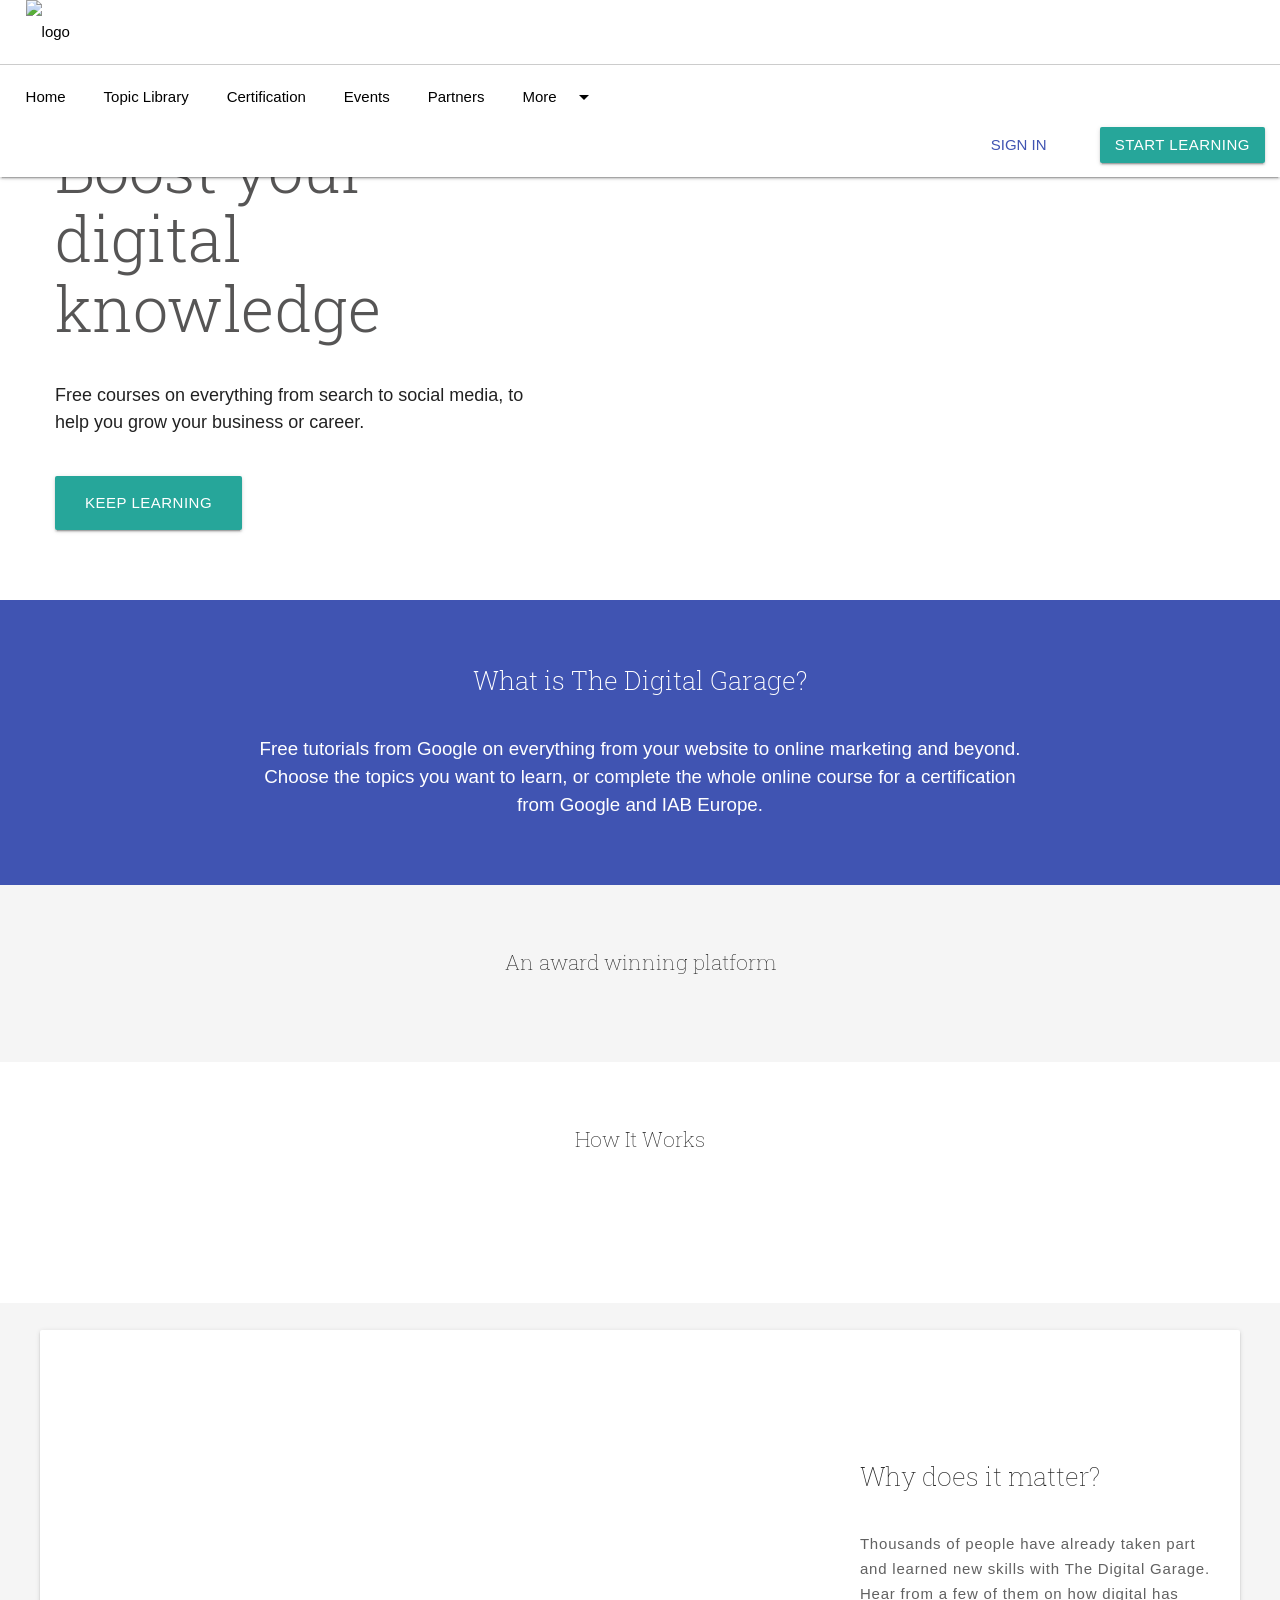
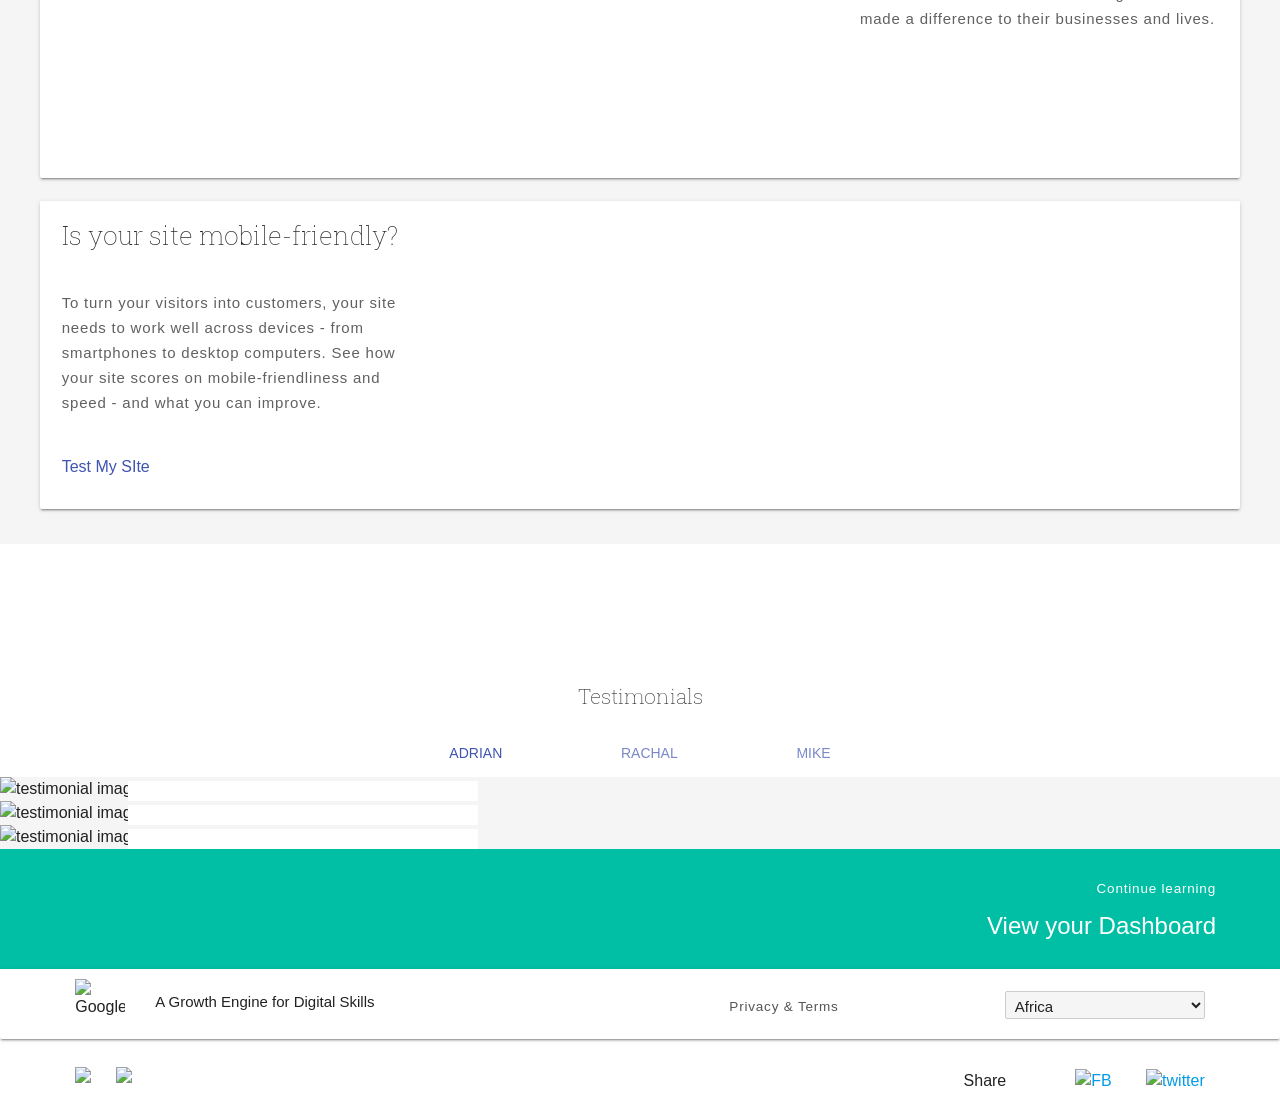
==== frontend/index.html @ 88390e9d "Merge a13b7293306bced8227c52cfcd0fb85dace8b1af into 1791c1b87db769c37e1bd472d8e8f05075a37ca6" ====
<!DOCTYPE html>
<html>
  <head>
  <meta name="viewport" content="width=device-width, initial-scale=1.0" />
  <!--Import Google Icon Font-->
  <link href="https://fonts.googleapis.com/icon?family=Material+Icons" rel="stylesheet">
  
    <link rel="stylesheet" href="https://code.ionicframework.com/ionicons/2.0.1/css/ionicons.min.css">

  <link rel="stylesheet" href="css/style.css" media="screen,projection">

</head>

<body>
<!-- NavBar -->
  <nav class="home-mobile-nav">
    <div class="nav-wrapper">
      <ul class="side-nav" id="mobile-demo">
        <li><a href="index.html" class="mobile-nav-logo"><img src="images/navbar-logo.png" alt="logo"></a></li>
        
        <li><div class="divider"></div></li>
        
       <li>
         <a href="#!" class="waves-effect waves-light btn-large">Start Learning</a>
       </li>
        <li><a href="index.html"><i class="material-icons">home</i>Home</a></li>
        <li><a href="explorer.html"><i class="material-icons">library_books</i>Topic Library</a></li>
        <li><a href="certification.html"><i class="material-icons">school</i>Certification</a></li>
        
        <li><div class="divider"></div></li>
        
        <li><a href="#!"><i class="material-icons">work</i>Tools</a></li>
        <li><a href="#!"><i class="material-icons">insert_invitation</i>Events</a></li>
        <li><a href="partners.html"><i class="material-icons">people</i>Partners</a></li>
        <li><a href="help.html"><i class="material-icons">help</i>Help & FAQs</a></li>
        <li><a href="feedback.html"><i class="material-icons">chat_bubble</i>Feedback</a></li>
        
        <li><div class="divider"></div></li>
        
        <li><a href="#!"><i class="material-icons">thumb_up</i>Blog</a></li>
        <li><a href="#!" class="waves-effect waves-light btn-large">Sign in</a></li>
      </ul>
    </div>
  </nav>
  
  <ul id='dropdown1' class='dropdown-content'>
    <li><a href="tools-page.html">Tools</a></li>
    <li class="divider"></li>
    <li><a href="help.html">Help & FAQs</a></li>
    <li><a href="feedback.html">Feedback</a></li>
    <li><a href="#!">Blog</a></li>
    <li class="divider"></li>
    <li><a href="#!">My Profile</a></li>
    <li><a href="#!">Sign out</a></li>
  </ul>
  
  <div class="navbar-fixed">
    <nav class="nav-extended">
      <div class="nav-wrapper pad-5">
        <a href="#!home" class="brand-logo"><img src="images/navbar-logo.png" alt="logo"></a>
      </div>

      <div class="nav-wrapper home-main-menu pad-5">
        <a href="#" data-activates="mobile-demo" class="button-collapse"><i class="material-icons">menu</i></a>
        <ul class="left hide-on-med-and-down tabs">
          <li><a href="index.html">Home</a></li>
          <li><a href="explorer.html">Topic Library</a></li>
          <li><a href="certification.html">Certification</a></li>
          <li><a href="#!">Events</a></li>
          <li><a href="partners.html">Partners</a></li>
          <!-- Dropdown Trigger -->
          <li><a class="dropdown-button" href="#!" data-activates="dropdown1">More<i class="material-icons right">arrow_drop_down</i></a></li>
        </ul>
        
        <ul class="right hide-on-med-and-down sign-in-nav">
          <li><a class="sign-in-link" href="#!">SIGN IN</a></li>
          <li><a href="#!" class="waves-effect waves-light btn">Start Learning</a></li>
        </ul>
      </div>
    </nav>
  </div>
<!--  End navbar  -->



<div id="homepage">
  <!--  Hero Banner  -->
  <div class="hero-banner">
    <div class="hero-banner-content">
      <h1 class="intro-title">Boost your digital knowledge</h1>
      <p>Free courses on everything from search to social media, to help you grow your business or career.</p>
      <a href="#!" class="waves-effect waves-light btn-large">Keep Learning</a>
    </div>

  </div>

  <!--  Mission  -->
  <div class="section mission blue-section">
    <div class="blue-section-inner">
      <h2>What is The Digital Garage?</h2>
      <p>Free tutorials from Google on everything from your website to online marketing and beyond. Choose the topics you want to learn, or complete the whole online course for a certification from Google and IAB Europe.</p>
    </div>
  </div>

  <!--  Awards  -->
  <div class="section awards">
    <div class="carousel-section-wrapper">
      <h2 class="section-label">An award winning platform</h2>
      <div class="owl-carousel owl-theme awards-carousel">
        <div class="item">
          <img src="images/award1.png" alt="">
          <p>
            European Commission <br> Digital Skills Award 2016
          </p>
        </div>
        <div class="item">
          <img src="images/award2.png" alt="">
          <p>
            European Commission <br> Digital Skills Award 2016
          </p>
        </div>
        <div class="item">
          <img src="images/award3.png" alt="">
          <p>
            European Commission <br> Digital Skills Award 2016
          </p>
        </div>
        <div class="item">
          <img src="images/award1.png" alt="">
          <p>
            European Commission <br> Digital Skills Award 2016
          </p>
        </div>
        <div class="item">
          <img src="images/award3.png" alt="">
          <p>
            European Commission <br> Digital Skills Award 2016
          </p>
        </div>
        <div class="item">
          <img src="images/award2.png" alt="">
          <p>
            European Commission <br> Digital Skills Award 2016
          </p>
        </div>
      </div>
    </div>
  </div>

  <!--  How it works  -->
  <div class="section how-it-works">
    <div class="carousel-section-wrapper">
      <h2 class="section-label">How It Works</h2>

      <div class="owl-carousel owl-theme how-carousel">
        <div class="item">
          <div class="row">
            <div class="col m6 s12 how-it-works-img">
              <img src="images/how4.png" alt="">
            </div>
            <div class="col m6 s12">
              <h3 class="how-it-works-heading">Set your goals</h3>
              <p class="how-it-works-text">Create a learning plan that's right for you-whether you want to sell online, reach more people on social media, or simply get your work noticed.</p>
            </div>
          </div>
        </div>
        <div class="item">
          <div class="row">
            <div class="col m6 s12 how-it-works-img">
              <img src="images/how1.png" alt="">
            </div>
            <div class="col m6 s12">
              <h3 class="how-it-works-heading">Set your goals</h3>
              <p class="how-it-works-text">Create a learning plan that's right for you-whether you want to sell online, reach more people on social media, or simply get your work noticed.</p>
            </div>
          </div>
        </div>
        <div class="item">
          <div class="row">
            <div class="col m6 s12 how-it-works-img">
              <img src="images/how2.png" alt="">
            </div>
            <div class="col m6 s12">
              <h3 class="how-it-works-heading">Set your goals</h3>
              <p class="how-it-works-text">Create a learning plan that's right for you-whether you want to sell online, reach more people on social media, or simply get your work noticed.</p>
            </div>
          </div>
        </div>
        <div class="item">
          <div class="row">
            <div class="col m6 s12 how-it-works-img">
              <img src="images/how3.png" alt="">
            </div>
            <div class="col m6 s12">
              <h3 class="how-it-works-heading">Set your goals</h3>
              <p class="how-it-works-text">Create a learning plan that's right for you-whether you want to sell online, reach more people on social media, or simply get your work noticed.</p>
            </div>
          </div>
        </div>
        <div class="item">
          <div class="row">
            <div class="col m6 s12 how-it-works-img">
              <img src="images/how2.png" alt="">
            </div>
            <div class="col m6 s12">
              <h3 class="how-it-works-heading">Set your goals</h3>
              <p class="how-it-works-text">Create a learning plan that's right for you-whether you want to sell online, reach more people on social media, or simply get your work noticed.</p>
            </div>
          </div>
        </div>
      </div>
    </div>
  </div>


  <!--  Questions  -->
  <div class="section question-cards">
    <div class="simple-container">
      <div class="card">
        <div class="question-card-div">
          <div class="question-card-media">
            <div class="responsive-media-wrapper">
              <iframe allowfullscreen="" width="100%" height="100%" frameborder="0" ng-src="https://www.youtube.com/embed/YXrmBpz_WSk?rel=0&amp;showinfo=0" src="https://www.youtube.com/embed/YXrmBpz_WSk?rel=0&amp;showinfo=0">
              </iframe>
            </div>
          </div>

          <div class="question-card-text">
            <h2>Why does it matter?</h2>
            <p>Thousands of people have already taken part and learned new skills with The Digital Garage. Hear from a few of them on how digital has made a difference to their businesses and lives.</p>
          </div>
        </div>

      </div>

      <div class="card">
        <div class="question-card-div flex-reverse">
          <div class="question-card-media">
            <img src="images/questioncard-img.jpg" alt="" aria-hidden="true">
          </div>

          <div class="question-card-text">
            <h2>Is your site mobile-friendly?</h2>
            <p>To turn your visitors into customers, your site needs to work well across devices - from smartphones to desktop computers. See how your site scores on mobile-friendliness and speed - and what you can improve.</p>
            <a href="https://testmysite.withgoogle.com/intl/en-gb?utm_source=dwhp&amp;utm_medium=referral&amp;utm_campaign=dwhp_gb" aria-label="Test My SIte">Test My SIte</a>
          </div>
        </div>

      </div>
    </div>


  </div>

  <!--  Testimonials  -->
  <div class="testimonials section">
    <h2 class="section-label">Testimonials</h2>
    <div>
      <div class="card-tabs">
        <div class="row">
          <div class="testimonials-card-tabs">
            <ul class="tabs tabs-fixed-width">
              <li class="tab"><a class="active" href="#testimonial1">adrian</a></li>
              <li class="tab"><a href="#testimonial2">rachal</a></li>
              <li class="tab"><a href="#testimonial3">mike</a></li>
            </ul>
          </div>
        </div>
      </div>
      <div class="card-content grey lighten-4">
        <div id="testimonial1" class="testimonial-div">
          <div class="testimonial-card">
            <h3>Words to live by</h3>
            <p>Adrian Simpson set up a basic website for his new speechwriting business and began advertising online through search. 
              <br>
              <br>Within 31 days, he'd sold 31 speeches.</p>
          </div>
          <img src="images/testimonial1.jpg" alt="testimonial image">
        </div>
        <div id="testimonial2" class="testimonial-div">
          <div class="testimonial-card">
            <h3>Words to live by</h3>
            <p>Adrian Simpson set up a basic website for his new speechwriting business and began advertising online through search. 
              <br>
              <br>Within 31 days, he'd sold 31 speeches.</p>
          </div>
          <img src="images/testimonial2.jpg" alt="testimonial image">
        </div>
        <div id="testimonial3" class="testimonial-div">
          <div class="testimonial-card">
            <h3>Words to live by</h3>
            <p>Adrian Simpson set up a basic website for his new speechwriting business and began advertising online through search. 
              <br>
              <br>Within 31 days, he'd sold 31 speeches.</p>
          </div>
          <img src="images/testimonial3.jpg" alt="testimonial image">
        </div>
      </div>
    </div>
  </div>

  <!--  Continue Learning -->
  <a href="#!">
    <div class="continue-learning">
      <p class="tiny-text">Continue learning</p>

      <h3>View your Dashboard <i class="material-icons">arrow_forward</i></h3>
    </div>
  </a>
</div>

<div id="explorer">
  <h1>Course Explorer Page</h1>
</div>
    
<!--  Footer  -->
  <footer>
    <div class="card footer-top">
      <div class="row">
        <div class="col l6 m12">
          <img src="images/logo.png" alt="Google" aria-label="Google" draggable="false"> 
          <p>A Growth Engine for Digital Skills</p>
        </div>

        <div class="col l3 m12 footer-privacy">
          <a href="https://www.google.co.uk/intl/en/policies/privacy/?fg=1" class="gbl-footer__link" target="_blank">
            <span class="tiny-text">Privacy &amp; Terms</span>
          </a>
        </div>

        <div class="col l3 m12">
          <select aria-label="Choose another locale" class="browser-default">
            <option value="https://learndigital.withgoogle.com/digitalskills">
              Africa
            </option>

            <option value="https://learndigital.withgoogle.com/lateliernumerique">
              Afrique
            </option>

            <option value="https://learndigital.withgoogle.com/oficinaafrica">
              África
            </option>
          </select>
        </div>
      </div>
    </div>
   
   <div class="footer-bottom">
     <div class="row">
       <div class="col l6 m12 footer-appstores">
         <a target="_blank" href="https://play.google.com/store/apps/details?id=com.google.android.apps.growthengine"><img class="store" src="images/playstore.png"></a>
         
         <a target="_blank" href="https://itunes.apple.com/gb/app/learn-digital/id1206273386?l=en&amp;mt=8"><img class="store" src="images/appstore.png"></a>
       </div>
       
       <div class="col l6 m12 footer-social-icons">
         <span class="gbl-footer__sharing-text">Share</span>
         
         <a href="https://plus.google.com/share?url=g.co/DigitalGarage" target="_blank" class="gbl-footer__sharing-control"
            aria-label="" share-width="" share-height="">
           <img src="images/google-plus.png" alt="" widht="33" height="22">
         </a>
         
         <a href="http://www.facebook.com/sharer/sharer.php?u=digitalgarage.withgoogle.com" target="_blank" class="gbl-footer__sharing-control"
            aria-label="" share-width="" share-height="">
           <img src="images/facebook.png" alt="FB" widht="22" height="22">
         </a>
         
         <a href="https://twitter.com/share?url=https://g.co/DigitalGarage"
            target="_blank" class="gbl-footer__sharing-control" aria-label="" share-width="" share-height="">
           <img src="images/twitter.png" alt="twitter" widht="25" height="22">
         </a>
       </div>
     </div>
   </div>
  </footer>





  <!--Import jQuery before materialize.js-->
  <script type="text/javascript" src="https://code.jquery.com/jquery-3.2.1.min.js"></script>
  <script type="text/javascript" src="js/materialize.min.js"></script>
  <script src="js/owl.carousel.min.js"></script>
  <script src="js/main.js"></script>
</body>
</html>
---- frontend/css/style.css ----
@import url(https://fonts.googleapis.com/css?family=Roboto+Slab:100,300);.materialize-red{background-color:#e51c23 !important}.materialize-red-text{color:#e51c23 !important}.materialize-red.lighten-5{background-color:#fdeaeb !important}.materialize-red-text.text-lighten-5{color:#fdeaeb !important}.materialize-red.lighten-4{background-color:#f8c1c3 !important}.materialize-red-text.text-lighten-4{color:#f8c1c3 !important}.materialize-red.lighten-3{background-color:#f3989b !important}.materialize-red-text.text-lighten-3{color:#f3989b !important}.materialize-red.lighten-2{background-color:#ee6e73 !important}.materialize-red-text.text-lighten-2{color:#ee6e73 !important}.materialize-red.lighten-1{background-color:#ea454b !important}.materialize-red-text.text-lighten-1{color:#ea454b !important}.materialize-red.darken-1{background-color:#d0181e !important}.materialize-red-text.text-darken-1{color:#d0181e !important}.materialize-red.darken-2{background-color:#b9151b !important}.materialize-red-text.text-darken-2{color:#b9151b !important}.materialize-red.darken-3{background-color:#a21318 !important}.materialize-red-text.text-darken-3{color:#a21318 !important}.materialize-red.darken-4{background-color:#8b1014 !important}.materialize-red-text.text-darken-4{color:#8b1014 !important}.red{background-color:#F44336 !important}.red-text{color:#F44336 !important}.red.lighten-5{background-color:#FFEBEE !important}.red-text.text-lighten-5{color:#FFEBEE !important}.red.lighten-4{background-color:#FFCDD2 !important}.red-text.text-lighten-4{color:#FFCDD2 !important}.red.lighten-3{background-color:#EF9A9A !important}.red-text.text-lighten-3{color:#EF9A9A !important}.red.lighten-2{background-color:#E57373 !important}.red-text.text-lighten-2{color:#E57373 !important}.red.lighten-1{background-color:#EF5350 !important}.red-text.text-lighten-1{color:#EF5350 !important}.red.darken-1{background-color:#E53935 !important}.red-text.text-darken-1{color:#E53935 !important}.red.darken-2{background-color:#D32F2F !important}.red-text.text-darken-2{color:#D32F2F !important}.red.darken-3{background-color:#C62828 !important}.red-text.text-darken-3{color:#C62828 !important}.red.darken-4{background-color:#B71C1C !important}.red-text.text-darken-4{color:#B71C1C !important}.red.accent-1{background-color:#FF8A80 !important}.red-text.text-accent-1{color:#FF8A80 !important}.red.accent-2{background-color:#FF5252 !important}.red-text.text-accent-2{color:#FF5252 !important}.red.accent-3{background-color:#FF1744 !important}.red-text.text-accent-3{color:#FF1744 !important}.red.accent-4{background-color:#D50000 !important}.red-text.text-accent-4{color:#D50000 !important}.pink{background-color:#e91e63 !important}.pink-text{color:#e91e63 !important}.pink.lighten-5{background-color:#fce4ec !important}.pink-text.text-lighten-5{color:#fce4ec !important}.pink.lighten-4{background-color:#f8bbd0 !important}.pink-text.text-lighten-4{color:#f8bbd0 !important}.pink.lighten-3{background-color:#f48fb1 !important}.pink-text.text-lighten-3{color:#f48fb1 !important}.pink.lighten-2{background-color:#f06292 !important}.pink-text.text-lighten-2{color:#f06292 !important}.pink.lighten-1{background-color:#ec407a !important}.pink-text.text-lighten-1{color:#ec407a !important}.pink.darken-1{background-color:#d81b60 !important}.pink-text.text-darken-1{color:#d81b60 !important}.pink.darken-2{background-color:#c2185b !important}.pink-text.text-darken-2{color:#c2185b !important}.pink.darken-3{background-color:#ad1457 !important}.pink-text.text-darken-3{color:#ad1457 !important}.pink.darken-4{background-color:#880e4f !important}.pink-text.text-darken-4{color:#880e4f !important}.pink.accent-1{background-color:#ff80ab !important}.pink-text.text-accent-1{color:#ff80ab !important}.pink.accent-2{background-color:#ff4081 !important}.pink-text.text-accent-2{color:#ff4081 !important}.pink.accent-3{background-color:#f50057 !important}.pink-text.text-accent-3{color:#f50057 !important}.pink.accent-4{background-color:#c51162 !important}.pink-text.text-accent-4{color:#c51162 !important}.purple{background-color:#9c27b0 !important}.purple-text{color:#9c27b0 !important}.purple.lighten-5{background-color:#f3e5f5 !important}.purple-text.text-lighten-5{color:#f3e5f5 !important}.purple.lighten-4{background-color:#e1bee7 !important}.purple-text.text-lighten-4{color:#e1bee7 !important}.purple.lighten-3{background-color:#ce93d8 !important}.purple-text.text-lighten-3{color:#ce93d8 !important}.purple.lighten-2{background-color:#ba68c8 !important}.purple-text.text-lighten-2{color:#ba68c8 !important}.purple.lighten-1{background-color:#ab47bc !important}.purple-text.text-lighten-1{color:#ab47bc !important}.purple.darken-1{background-color:#8e24aa !important}.purple-text.text-darken-1{color:#8e24aa !important}.purple.darken-2{background-color:#7b1fa2 !important}.purple-text.text-darken-2{color:#7b1fa2 !important}.purple.darken-3{background-color:#6a1b9a !important}.purple-text.text-darken-3{color:#6a1b9a !important}.purple.darken-4{background-color:#4a148c !important}.purple-text.text-darken-4{color:#4a148c !important}.purple.accent-1{background-color:#ea80fc !important}.purple-text.text-accent-1{color:#ea80fc !important}.purple.accent-2{background-color:#e040fb !important}.purple-text.text-accent-2{color:#e040fb !important}.purple.accent-3{background-color:#d500f9 !important}.purple-text.text-accent-3{color:#d500f9 !important}.purple.accent-4{background-color:#a0f !important}.purple-text.text-accent-4{color:#a0f !important}.deep-purple{background-color:#673ab7 !important}.deep-purple-text{color:#673ab7 !important}.deep-purple.lighten-5{background-color:#ede7f6 !important}.deep-purple-text.text-lighten-5{color:#ede7f6 !important}.deep-purple.lighten-4{background-color:#d1c4e9 !important}.deep-purple-text.text-lighten-4{color:#d1c4e9 !important}.deep-purple.lighten-3{background-color:#b39ddb !important}.deep-purple-text.text-lighten-3{color:#b39ddb !important}.deep-purple.lighten-2{background-color:#9575cd !important}.deep-purple-text.text-lighten-2{color:#9575cd !important}.deep-purple.lighten-1{background-color:#7e57c2 !important}.deep-purple-text.text-lighten-1{color:#7e57c2 !important}.deep-purple.darken-1{background-color:#5e35b1 !important}.deep-purple-text.text-darken-1{color:#5e35b1 !important}.deep-purple.darken-2{background-color:#512da8 !important}.deep-purple-text.text-darken-2{color:#512da8 !important}.deep-purple.darken-3{background-color:#4527a0 !important}.deep-purple-text.text-darken-3{color:#4527a0 !important}.deep-purple.darken-4{background-color:#311b92 !important}.deep-purple-text.text-darken-4{color:#311b92 !important}.deep-purple.accent-1{background-color:#b388ff !important}.deep-purple-text.text-accent-1{color:#b388ff !important}.deep-purple.accent-2{background-color:#7c4dff !important}.deep-purple-text.text-accent-2{color:#7c4dff !important}.deep-purple.accent-3{background-color:#651fff !important}.deep-purple-text.text-accent-3{color:#651fff !important}.deep-purple.accent-4{background-color:#6200ea !important}.deep-purple-text.text-accent-4{color:#6200ea !important}.indigo{background-color:#3f51b5 !important}.indigo-text{color:#3f51b5 !important}.indigo.lighten-5{background-color:#e8eaf6 !important}.indigo-text.text-lighten-5{color:#e8eaf6 !important}.indigo.lighten-4{background-color:#c5cae9 !important}.indigo-text.text-lighten-4{color:#c5cae9 !important}.indigo.lighten-3{background-color:#9fa8da !important}.indigo-text.text-lighten-3{color:#9fa8da !important}.indigo.lighten-2{background-color:#7986cb !important}.indigo-text.text-lighten-2{color:#7986cb !important}.indigo.lighten-1{background-color:#5c6bc0 !important}.indigo-text.text-lighten-1{color:#5c6bc0 !important}.indigo.darken-1{background-color:#3949ab !important}.indigo-text.text-darken-1{color:#3949ab !important}.indigo.darken-2{background-color:#303f9f !important}.indigo-text.text-darken-2{color:#303f9f !important}.indigo.darken-3{background-color:#283593 !important}.indigo-text.text-darken-3{color:#283593 !important}.indigo.darken-4{background-color:#1a237e !important}.indigo-text.text-darken-4{color:#1a237e !important}.indigo.accent-1{background-color:#8c9eff !important}.indigo-text.text-accent-1{color:#8c9eff !important}.indigo.accent-2{background-color:#536dfe !important}.indigo-text.text-accent-2{color:#536dfe !important}.indigo.accent-3{background-color:#3d5afe !important}.indigo-text.text-accent-3{color:#3d5afe !important}.indigo.accent-4{background-color:#304ffe !important}.indigo-text.text-accent-4{color:#304ffe !important}.blue{background-color:#2196F3 !important}.blue-text{color:#2196F3 !important}.blue.lighten-5{background-color:#E3F2FD !important}.blue-text.text-lighten-5{color:#E3F2FD !important}.blue.lighten-4{background-color:#BBDEFB !important}.blue-text.text-lighten-4{color:#BBDEFB !important}.blue.lighten-3{background-color:#90CAF9 !important}.blue-text.text-lighten-3{color:#90CAF9 !important}.blue.lighten-2{background-color:#64B5F6 !important}.blue-text.text-lighten-2{color:#64B5F6 !important}.blue.lighten-1{background-color:#42A5F5 !important}.blue-text.text-lighten-1{color:#42A5F5 !important}.blue.darken-1{background-color:#1E88E5 !important}.blue-text.text-darken-1{color:#1E88E5 !important}.blue.darken-2{background-color:#1976D2 !important}.blue-text.text-darken-2{color:#1976D2 !important}.blue.darken-3{background-color:#1565C0 !important}.blue-text.text-darken-3{color:#1565C0 !important}.blue.darken-4{background-color:#0D47A1 !important}.blue-text.text-darken-4{color:#0D47A1 !important}.blue.accent-1{background-color:#82B1FF !important}.blue-text.text-accent-1{color:#82B1FF !important}.blue.accent-2{background-color:#448AFF !important}.blue-text.text-accent-2{color:#448AFF !important}.blue.accent-3{background-color:#2979FF !important}.blue-text.text-accent-3{color:#2979FF !important}.blue.accent-4{background-color:#2962FF !important}.blue-text.text-accent-4{color:#2962FF !important}.light-blue{background-color:#03a9f4 !important}.light-blue-text{color:#03a9f4 !important}.light-blue.lighten-5{background-color:#e1f5fe !important}.light-blue-text.text-lighten-5{color:#e1f5fe !important}.light-blue.lighten-4{background-color:#b3e5fc !important}.light-blue-text.text-lighten-4{color:#b3e5fc !important}.light-blue.lighten-3{background-color:#81d4fa !important}.light-blue-text.text-lighten-3{color:#81d4fa !important}.light-blue.lighten-2{background-color:#4fc3f7 !important}.light-blue-text.text-lighten-2{color:#4fc3f7 !important}.light-blue.lighten-1{background-color:#29b6f6 !important}.light-blue-text.text-lighten-1{color:#29b6f6 !important}.light-blue.darken-1{background-color:#039be5 !important}.light-blue-text.text-darken-1{color:#039be5 !important}.light-blue.darken-2{background-color:#0288d1 !important}.light-blue-text.text-darken-2{color:#0288d1 !important}.light-blue.darken-3{background-color:#0277bd !important}.light-blue-text.text-darken-3{color:#0277bd !important}.light-blue.darken-4{background-color:#01579b !important}.light-blue-text.text-darken-4{color:#01579b !important}.light-blue.accent-1{background-color:#80d8ff !important}.light-blue-text.text-accent-1{color:#80d8ff !important}.light-blue.accent-2{background-color:#40c4ff !important}.light-blue-text.text-accent-2{color:#40c4ff !important}.light-blue.accent-3{background-color:#00b0ff !important}.light-blue-text.text-accent-3{color:#00b0ff !important}.light-blue.accent-4{background-color:#0091ea !important}.light-blue-text.text-accent-4{color:#0091ea !important}.cyan{background-color:#00bcd4 !important}.cyan-text{color:#00bcd4 !important}.cyan.lighten-5{background-color:#e0f7fa !important}.cyan-text.text-lighten-5{color:#e0f7fa !important}.cyan.lighten-4{background-color:#b2ebf2 !important}.cyan-text.text-lighten-4{color:#b2ebf2 !important}.cyan.lighten-3{background-color:#80deea !important}.cyan-text.text-lighten-3{color:#80deea !important}.cyan.lighten-2{background-color:#4dd0e1 !important}.cyan-text.text-lighten-2{color:#4dd0e1 !important}.cyan.lighten-1{background-color:#26c6da !important}.cyan-text.text-lighten-1{color:#26c6da !important}.cyan.darken-1{background-color:#00acc1 !important}.cyan-text.text-darken-1{color:#00acc1 !important}.cyan.darken-2{background-color:#0097a7 !important}.cyan-text.text-darken-2{color:#0097a7 !important}.cyan.darken-3{background-color:#00838f !important}.cyan-text.text-darken-3{color:#00838f !important}.cyan.darken-4{background-color:#006064 !important}.cyan-text.text-darken-4{color:#006064 !important}.cyan.accent-1{background-color:#84ffff !important}.cyan-text.text-accent-1{color:#84ffff !important}.cyan.accent-2{background-color:#18ffff !important}.cyan-text.text-accent-2{color:#18ffff !important}.cyan.accent-3{background-color:#00e5ff !important}.cyan-text.text-accent-3{color:#00e5ff !important}.cyan.accent-4{background-color:#00b8d4 !important}.cyan-text.text-accent-4{color:#00b8d4 !important}.teal{background-color:#009688 !important}.teal-text{color:#009688 !important}.teal.lighten-5{background-color:#e0f2f1 !important}.teal-text.text-lighten-5{color:#e0f2f1 !important}.teal.lighten-4{background-color:#b2dfdb !important}.teal-text.text-lighten-4{color:#b2dfdb !important}.teal.lighten-3{background-color:#80cbc4 !important}.teal-text.text-lighten-3{color:#80cbc4 !important}.teal.lighten-2{background-color:#4db6ac !important}.teal-text.text-lighten-2{color:#4db6ac !important}.teal.lighten-1{background-color:#26a69a !important}.teal-text.text-lighten-1{color:#26a69a !important}.teal.darken-1{background-color:#00897b !important}.teal-text.text-darken-1{color:#00897b !important}.teal.darken-2{background-color:#00796b !important}.teal-text.text-darken-2{color:#00796b !important}.teal.darken-3{background-color:#00695c !important}.teal-text.text-darken-3{color:#00695c !important}.teal.darken-4{background-color:#004d40 !important}.teal-text.text-darken-4{color:#004d40 !important}.teal.accent-1{background-color:#a7ffeb !important}.teal-text.text-accent-1{color:#a7ffeb !important}.teal.accent-2{background-color:#64ffda !important}.teal-text.text-accent-2{color:#64ffda !important}.teal.accent-3{background-color:#1de9b6 !important}.teal-text.text-accent-3{color:#1de9b6 !important}.teal.accent-4{background-color:#00bfa5 !important}.teal-text.text-accent-4{color:#00bfa5 !important}.green{background-color:#4CAF50 !important}.green-text{color:#4CAF50 !important}.green.lighten-5{background-color:#E8F5E9 !important}.green-text.text-lighten-5{color:#E8F5E9 !important}.green.lighten-4{background-color:#C8E6C9 !important}.green-text.text-lighten-4{color:#C8E6C9 !important}.green.lighten-3{background-color:#A5D6A7 !important}.green-text.text-lighten-3{color:#A5D6A7 !important}.green.lighten-2{background-color:#81C784 !important}.green-text.text-lighten-2{color:#81C784 !important}.green.lighten-1{background-color:#66BB6A !important}.green-text.text-lighten-1{color:#66BB6A !important}.green.darken-1{background-color:#43A047 !important}.green-text.text-darken-1{color:#43A047 !important}.green.darken-2{background-color:#388E3C !important}.green-text.text-darken-2{color:#388E3C !important}.green.darken-3{background-color:#2E7D32 !important}.green-text.text-darken-3{color:#2E7D32 !important}.green.darken-4{background-color:#1B5E20 !important}.green-text.text-darken-4{color:#1B5E20 !important}.green.accent-1{background-color:#B9F6CA !important}.green-text.text-accent-1{color:#B9F6CA !important}.green.accent-2{background-color:#69F0AE !important}.green-text.text-accent-2{color:#69F0AE !important}.green.accent-3{background-color:#00E676 !important}.green-text.text-accent-3{color:#00E676 !important}.green.accent-4{background-color:#00C853 !important}.green-text.text-accent-4{color:#00C853 !important}.light-green{background-color:#8bc34a !important}.light-green-text{color:#8bc34a !important}.light-green.lighten-5{background-color:#f1f8e9 !important}.light-green-text.text-lighten-5{color:#f1f8e9 !important}.light-green.lighten-4{background-color:#dcedc8 !important}.light-green-text.text-lighten-4{color:#dcedc8 !important}.light-green.lighten-3{background-color:#c5e1a5 !important}.light-green-text.text-lighten-3{color:#c5e1a5 !important}.light-green.lighten-2{background-color:#aed581 !important}.light-green-text.text-lighten-2{color:#aed581 !important}.light-green.lighten-1{background-color:#9ccc65 !important}.light-green-text.text-lighten-1{color:#9ccc65 !important}.light-green.darken-1{background-color:#7cb342 !important}.light-green-text.text-darken-1{color:#7cb342 !important}.light-green.darken-2{background-color:#689f38 !important}.light-green-text.text-darken-2{color:#689f38 !important}.light-green.darken-3{background-color:#558b2f !important}.light-green-text.text-darken-3{color:#558b2f !important}.light-green.darken-4{background-color:#33691e !important}.light-green-text.text-darken-4{color:#33691e !important}.light-green.accent-1{background-color:#ccff90 !important}.light-green-text.text-accent-1{color:#ccff90 !important}.light-green.accent-2{background-color:#b2ff59 !important}.light-green-text.text-accent-2{color:#b2ff59 !important}.light-green.accent-3{background-color:#76ff03 !important}.light-green-text.text-accent-3{color:#76ff03 !important}.light-green.accent-4{background-color:#64dd17 !important}.light-green-text.text-accent-4{color:#64dd17 !important}.lime{background-color:#cddc39 !important}.lime-text{color:#cddc39 !important}.lime.lighten-5{background-color:#f9fbe7 !important}.lime-text.text-lighten-5{color:#f9fbe7 !important}.lime.lighten-4{background-color:#f0f4c3 !important}.lime-text.text-lighten-4{color:#f0f4c3 !important}.lime.lighten-3{background-color:#e6ee9c !important}.lime-text.text-lighten-3{color:#e6ee9c !important}.lime.lighten-2{background-color:#dce775 !important}.lime-text.text-lighten-2{color:#dce775 !important}.lime.lighten-1{background-color:#d4e157 !important}.lime-text.text-lighten-1{color:#d4e157 !important}.lime.darken-1{background-color:#c0ca33 !important}.lime-text.text-darken-1{color:#c0ca33 !important}.lime.darken-2{background-color:#afb42b !important}.lime-text.text-darken-2{color:#afb42b !important}.lime.darken-3{background-color:#9e9d24 !important}.lime-text.text-darken-3{color:#9e9d24 !important}.lime.darken-4{background-color:#827717 !important}.lime-text.text-darken-4{color:#827717 !important}.lime.accent-1{background-color:#f4ff81 !important}.lime-text.text-accent-1{color:#f4ff81 !important}.lime.accent-2{background-color:#eeff41 !important}.lime-text.text-accent-2{color:#eeff41 !important}.lime.accent-3{background-color:#c6ff00 !important}.lime-text.text-accent-3{color:#c6ff00 !important}.lime.accent-4{background-color:#aeea00 !important}.lime-text.text-accent-4{color:#aeea00 !important}.yellow{background-color:#ffeb3b !important}.yellow-text{color:#ffeb3b !important}.yellow.lighten-5{background-color:#fffde7 !important}.yellow-text.text-lighten-5{color:#fffde7 !important}.yellow.lighten-4{background-color:#fff9c4 !important}.yellow-text.text-lighten-4{color:#fff9c4 !important}.yellow.lighten-3{background-color:#fff59d !important}.yellow-text.text-lighten-3{color:#fff59d !important}.yellow.lighten-2{background-color:#fff176 !important}.yellow-text.text-lighten-2{color:#fff176 !important}.yellow.lighten-1{background-color:#ffee58 !important}.yellow-text.text-lighten-1{color:#ffee58 !important}.yellow.darken-1{background-color:#fdd835 !important}.yellow-text.text-darken-1{color:#fdd835 !important}.yellow.darken-2{background-color:#fbc02d !important}.yellow-text.text-darken-2{color:#fbc02d !important}.yellow.darken-3{background-color:#f9a825 !important}.yellow-text.text-darken-3{color:#f9a825 !important}.yellow.darken-4{background-color:#f57f17 !important}.yellow-text.text-darken-4{color:#f57f17 !important}.yellow.accent-1{background-color:#ffff8d !important}.yellow-text.text-accent-1{color:#ffff8d !important}.yellow.accent-2{background-color:#ff0 !important}.yellow-text.text-accent-2{color:#ff0 !important}.yellow.accent-3{background-color:#ffea00 !important}.yellow-text.text-accent-3{color:#ffea00 !important}.yellow.accent-4{background-color:#ffd600 !important}.yellow-text.text-accent-4{color:#ffd600 !important}.amber{background-color:#ffc107 !important}.amber-text{color:#ffc107 !important}.amber.lighten-5{background-color:#fff8e1 !important}.amber-text.text-lighten-5{color:#fff8e1 !important}.amber.lighten-4{background-color:#ffecb3 !important}.amber-text.text-lighten-4{color:#ffecb3 !important}.amber.lighten-3{background-color:#ffe082 !important}.amber-text.text-lighten-3{color:#ffe082 !important}.amber.lighten-2{background-color:#ffd54f !important}.amber-text.text-lighten-2{color:#ffd54f !important}.amber.lighten-1{background-color:#ffca28 !important}.amber-text.text-lighten-1{color:#ffca28 !important}.amber.darken-1{background-color:#ffb300 !important}.amber-text.text-darken-1{color:#ffb300 !important}.amber.darken-2{background-color:#ffa000 !important}.amber-text.text-darken-2{color:#ffa000 !important}.amber.darken-3{background-color:#ff8f00 !important}.amber-text.text-darken-3{color:#ff8f00 !important}.amber.darken-4{background-color:#ff6f00 !important}.amber-text.text-darken-4{color:#ff6f00 !important}.amber.accent-1{background-color:#ffe57f !important}.amber-text.text-accent-1{color:#ffe57f !important}.amber.accent-2{background-color:#ffd740 !important}.amber-text.text-accent-2{color:#ffd740 !important}.amber.accent-3{background-color:#ffc400 !important}.amber-text.text-accent-3{color:#ffc400 !important}.amber.accent-4{background-color:#ffab00 !important}.amber-text.text-accent-4{color:#ffab00 !important}.orange{background-color:#ff9800 !important}.orange-text{color:#ff9800 !important}.orange.lighten-5{background-color:#fff3e0 !important}.orange-text.text-lighten-5{color:#fff3e0 !important}.orange.lighten-4{background-color:#ffe0b2 !important}.orange-text.text-lighten-4{color:#ffe0b2 !important}.orange.lighten-3{background-color:#ffcc80 !important}.orange-text.text-lighten-3{color:#ffcc80 !important}.orange.lighten-2{background-color:#ffb74d !important}.orange-text.text-lighten-2{color:#ffb74d !important}.orange.lighten-1{background-color:#ffa726 !important}.orange-text.text-lighten-1{color:#ffa726 !important}.orange.darken-1{background-color:#fb8c00 !important}.orange-text.text-darken-1{color:#fb8c00 !important}.orange.darken-2{background-color:#f57c00 !important}.orange-text.text-darken-2{color:#f57c00 !important}.orange.darken-3{background-color:#ef6c00 !important}.orange-text.text-darken-3{color:#ef6c00 !important}.orange.darken-4{background-color:#e65100 !important}.orange-text.text-darken-4{color:#e65100 !important}.orange.accent-1{background-color:#ffd180 !important}.orange-text.text-accent-1{color:#ffd180 !important}.orange.accent-2{background-color:#ffab40 !important}.orange-text.text-accent-2{color:#ffab40 !important}.orange.accent-3{background-color:#ff9100 !important}.orange-text.text-accent-3{color:#ff9100 !important}.orange.accent-4{background-color:#ff6d00 !important}.orange-text.text-accent-4{color:#ff6d00 !important}.deep-orange{background-color:#ff5722 !important}.deep-orange-text{color:#ff5722 !important}.deep-orange.lighten-5{background-color:#fbe9e7 !important}.deep-orange-text.text-lighten-5{color:#fbe9e7 !important}.deep-orange.lighten-4{background-color:#ffccbc !important}.deep-orange-text.text-lighten-4{color:#ffccbc !important}.deep-orange.lighten-3{background-color:#ffab91 !important}.deep-orange-text.text-lighten-3{color:#ffab91 !important}.deep-orange.lighten-2{background-color:#ff8a65 !important}.deep-orange-text.text-lighten-2{color:#ff8a65 !important}.deep-orange.lighten-1{background-color:#ff7043 !important}.deep-orange-text.text-lighten-1{color:#ff7043 !important}.deep-orange.darken-1{background-color:#f4511e !important}.deep-orange-text.text-darken-1{color:#f4511e !important}.deep-orange.darken-2{background-color:#e64a19 !important}.deep-orange-text.text-darken-2{color:#e64a19 !important}.deep-orange.darken-3{background-color:#d84315 !important}.deep-orange-text.text-darken-3{color:#d84315 !important}.deep-orange.darken-4{background-color:#bf360c !important}.deep-orange-text.text-darken-4{color:#bf360c !important}.deep-orange.accent-1{background-color:#ff9e80 !important}.deep-orange-text.text-accent-1{color:#ff9e80 !important}.deep-orange.accent-2{background-color:#ff6e40 !important}.deep-orange-text.text-accent-2{color:#ff6e40 !important}.deep-orange.accent-3{background-color:#ff3d00 !important}.deep-orange-text.text-accent-3{color:#ff3d00 !important}.deep-orange.accent-4{background-color:#dd2c00 !important}.deep-orange-text.text-accent-4{color:#dd2c00 !important}.brown{background-color:#795548 !important}.brown-text{color:#795548 !important}.brown.lighten-5{background-color:#efebe9 !important}.brown-text.text-lighten-5{color:#efebe9 !important}.brown.lighten-4{background-color:#d7ccc8 !important}.brown-text.text-lighten-4{color:#d7ccc8 !important}.brown.lighten-3{background-color:#bcaaa4 !important}.brown-text.text-lighten-3{color:#bcaaa4 !important}.brown.lighten-2{background-color:#a1887f !important}.brown-text.text-lighten-2{color:#a1887f !important}.brown.lighten-1{background-color:#8d6e63 !important}.brown-text.text-lighten-1{color:#8d6e63 !important}.brown.darken-1{background-color:#6d4c41 !important}.brown-text.text-darken-1{color:#6d4c41 !important}.brown.darken-2{background-color:#5d4037 !important}.brown-text.text-darken-2{color:#5d4037 !important}.brown.darken-3{background-color:#4e342e !important}.brown-text.text-darken-3{color:#4e342e !important}.brown.darken-4{background-color:#3e2723 !important}.brown-text.text-darken-4{color:#3e2723 !important}.blue-grey{background-color:#607d8b !important}.blue-grey-text{color:#607d8b !important}.blue-grey.lighten-5{background-color:#eceff1 !important}.blue-grey-text.text-lighten-5{color:#eceff1 !important}.blue-grey.lighten-4{background-color:#cfd8dc !important}.blue-grey-text.text-lighten-4{color:#cfd8dc !important}.blue-grey.lighten-3{background-color:#b0bec5 !important}.blue-grey-text.text-lighten-3{color:#b0bec5 !important}.blue-grey.lighten-2{background-color:#90a4ae !important}.blue-grey-text.text-lighten-2{color:#90a4ae !important}.blue-grey.lighten-1{background-color:#78909c !important}.blue-grey-text.text-lighten-1{color:#78909c !important}.blue-grey.darken-1{background-color:#546e7a !important}.blue-grey-text.text-darken-1{color:#546e7a !important}.blue-grey.darken-2{background-color:#455a64 !important}.blue-grey-text.text-darken-2{color:#455a64 !important}.blue-grey.darken-3{background-color:#37474f !important}.blue-grey-text.text-darken-3{color:#37474f !important}.blue-grey.darken-4{background-color:#263238 !important}.blue-grey-text.text-darken-4{color:#263238 !important}.grey{background-color:#9e9e9e !important}.grey-text{color:#9e9e9e !important}.grey.lighten-5{background-color:#fafafa !important}.grey-text.text-lighten-5{color:#fafafa !important}.grey.lighten-4{background-color:#f5f5f5 !important}.grey-text.text-lighten-4{color:#f5f5f5 !important}.grey.lighten-3{background-color:#eee !important}.grey-text.text-lighten-3{color:#eee !important}.grey.lighten-2{background-color:#e0e0e0 !important}.grey-text.text-lighten-2{color:#e0e0e0 !important}.grey.lighten-1{background-color:#bdbdbd !important}.grey-text.text-lighten-1{color:#bdbdbd !important}.grey.darken-1{background-color:#757575 !important}.grey-text.text-darken-1{color:#757575 !important}.grey.darken-2{background-color:#616161 !important}.grey-text.text-darken-2{color:#616161 !important}.grey.darken-3{background-color:#424242 !important}.grey-text.text-darken-3{color:#424242 !important}.grey.darken-4{background-color:#212121 !important}.grey-text.text-darken-4{color:#212121 !important}.black{background-color:#000 !important}.black-text{color:#000 !important}.white{background-color:#fff !important}.white-text{color:#fff !important}.transparent{background-color:transparent !important}.transparent-text{color:transparent !important}/*! normalize.css v3.0.3 | MIT License | github.com/necolas/normalize.css */html{font-family:sans-serif;-ms-text-size-adjust:100%;-webkit-text-size-adjust:100%}body{margin:0}article,aside,details,figcaption,figure,footer,header,hgroup,main,menu,nav,section,summary{display:block}audio,canvas,progress,video{display:inline-block;vertical-align:baseline}audio:not([controls]){display:none;height:0}[hidden],template{display:none}a{background-color:transparent}a:active,a:hover{outline:0}abbr[title]{border-bottom:1px dotted}b,strong{font-weight:bold}dfn{font-style:italic}h1{font-size:2em;margin:0.67em 0}mark{background:#ff0;color:#000}small{font-size:80%}sub,sup{font-size:75%;line-height:0;position:relative;vertical-align:baseline}sup{top:-0.5em}sub{bottom:-0.25em}img{border:0}svg:not(:root){overflow:hidden}figure{margin:1em 40px}hr{-webkit-box-sizing:content-box;box-sizing:content-box;height:0}pre{overflow:auto}code,kbd,pre,samp{font-family:monospace, monospace;font-size:1em}button,input,optgroup,select,textarea{color:inherit;font:inherit;margin:0}button{overflow:visible}button,select{text-transform:none}button,html input[type="button"],input[type="reset"],input[type="submit"]{-webkit-appearance:button;cursor:pointer}button[disabled],html input[disabled]{cursor:default}button::-moz-focus-inner,input::-moz-focus-inner{border:0;padding:0}input{line-height:normal}input[type="checkbox"],input[type="radio"]{-webkit-box-sizing:border-box;box-sizing:border-box;padding:0}input[type="number"]::-webkit-inner-spin-button,input[type="number"]::-webkit-outer-spin-button{height:auto}input[type="search"]{-webkit-appearance:textfield;-webkit-box-sizing:content-box;box-sizing:content-box}input[type="search"]::-webkit-search-cancel-button,input[type="search"]::-webkit-search-decoration{-webkit-appearance:none}fieldset{border:1px solid #c0c0c0;margin:0 2px;padding:0.35em 0.625em 0.75em}legend{border:0;padding:0}textarea{overflow:auto}optgroup{font-weight:bold}table{border-collapse:collapse;border-spacing:0}td,th{padding:0}html{-webkit-box-sizing:border-box;box-sizing:border-box}*,*:before,*:after{-webkit-box-sizing:inherit;box-sizing:inherit}ul:not(.browser-default){padding-left:0;list-style-type:none}ul:not(.browser-default)>li{list-style-type:none}a{color:#039be5;text-decoration:none;-webkit-tap-highlight-color:transparent}.valign-wrapper{display:-webkit-box;display:-ms-flexbox;display:flex;-webkit-box-align:center;-ms-flex-align:center;align-items:center}.clearfix{clear:both}.z-depth-0{-webkit-box-shadow:none !important;box-shadow:none !important}.z-depth-1,nav,.card-panel,.card,.toast,.btn,.btn-large,.gcb-button,.btn-floating,.dropdown-content,.collapsible,.side-nav,#tools .card-panel,#tools .tools-card{-webkit-box-shadow:0 2px 2px 0 rgba(0,0,0,0.14),0 1px 5px 0 rgba(0,0,0,0.12),0 3px 1px -2px rgba(0,0,0,0.2);box-shadow:0 2px 2px 0 rgba(0,0,0,0.14),0 1px 5px 0 rgba(0,0,0,0.12),0 3px 1px -2px rgba(0,0,0,0.2)}.z-depth-1-half,.btn:hover,.btn-large:hover,.gcb-button:hover,.btn-floating:hover{-webkit-box-shadow:0 3px 3px 0 rgba(0,0,0,0.14),0 1px 7px 0 rgba(0,0,0,0.12),0 3px 1px -1px rgba(0,0,0,0.2);box-shadow:0 3px 3px 0 rgba(0,0,0,0.14),0 1px 7px 0 rgba(0,0,0,0.12),0 3px 1px -1px rgba(0,0,0,0.2)}.z-depth-2{-webkit-box-shadow:0 4px 5px 0 rgba(0,0,0,0.14),0 1px 10px 0 rgba(0,0,0,0.12),0 2px 4px -1px rgba(0,0,0,0.3);box-shadow:0 4px 5px 0 rgba(0,0,0,0.14),0 1px 10px 0 rgba(0,0,0,0.12),0 2px 4px -1px rgba(0,0,0,0.3)}.z-depth-3{-webkit-box-shadow:0 6px 10px 0 rgba(0,0,0,0.14),0 1px 18px 0 rgba(0,0,0,0.12),0 3px 5px -1px rgba(0,0,0,0.3);box-shadow:0 6px 10px 0 rgba(0,0,0,0.14),0 1px 18px 0 rgba(0,0,0,0.12),0 3px 5px -1px rgba(0,0,0,0.3)}.z-depth-4,.modal{-webkit-box-shadow:0 8px 10px 1px rgba(0,0,0,0.14),0 3px 14px 2px rgba(0,0,0,0.12),0 5px 5px -3px rgba(0,0,0,0.3);box-shadow:0 8px 10px 1px rgba(0,0,0,0.14),0 3px 14px 2px rgba(0,0,0,0.12),0 5px 5px -3px rgba(0,0,0,0.3)}.z-depth-5{-webkit-box-shadow:0 16px 24px 2px rgba(0,0,0,0.14),0 6px 30px 5px rgba(0,0,0,0.12),0 8px 10px -5px rgba(0,0,0,0.3);box-shadow:0 16px 24px 2px rgba(0,0,0,0.14),0 6px 30px 5px rgba(0,0,0,0.12),0 8px 10px -5px rgba(0,0,0,0.3)}.hoverable{-webkit-transition:-webkit-box-shadow .25s;transition:-webkit-box-shadow .25s;transition:box-shadow .25s;transition:box-shadow .25s, -webkit-box-shadow .25s}.hoverable:hover{-webkit-box-shadow:0 8px 17px 0 rgba(0,0,0,0.2),0 6px 20px 0 rgba(0,0,0,0.19);box-shadow:0 8px 17px 0 rgba(0,0,0,0.2),0 6px 20px 0 rgba(0,0,0,0.19)}.divider{height:1px;overflow:hidden;background-color:#e0e0e0}blockquote{margin:20px 0;padding-left:1.5rem;border-left:5px solid #4054B2}i{line-height:inherit}i.left{float:left;margin-right:15px}i.right{float:right;margin-left:15px}i.tiny{font-size:1rem}i.small{font-size:2rem}i.medium{font-size:4rem}i.large{font-size:6rem}img.responsive-img,video.responsive-video{max-width:100%;height:auto}.pagination li{display:inline-block;border-radius:2px;text-align:center;vertical-align:top;height:30px}.pagination li a{color:#444;display:inline-block;font-size:1.2rem;padding:0 10px;line-height:30px}.pagination li.active a{color:#fff}.pagination li.active{background-color:#4054B2}.pagination li.disabled a{cursor:default;color:#999}.pagination li i{font-size:2rem}.pagination li.pages ul li{display:inline-block;float:none}@media only screen and (max-width: 992px){.pagination{width:100%}.pagination li.prev,.pagination li.next{width:10%}.pagination li.pages{width:80%;overflow:hidden;white-space:nowrap}}.breadcrumb{font-size:18px;color:rgba(255,255,255,0.7)}.breadcrumb i,.breadcrumb [class^="mdi-"],.breadcrumb [class*="mdi-"],.breadcrumb i.material-icons{display:inline-block;float:left;font-size:24px}.breadcrumb:before{content:'\E5CC';color:rgba(255,255,255,0.7);vertical-align:top;display:inline-block;font-family:'Material Icons';font-weight:normal;font-style:normal;font-size:25px;margin:0 10px 0 8px;-webkit-font-smoothing:antialiased}.breadcrumb:first-child:before{display:none}.breadcrumb:last-child{color:#fff}.parallax-container{position:relative;overflow:hidden;height:500px}.parallax-container .parallax{position:absolute;top:0;left:0;right:0;bottom:0;z-index:-1}.parallax-container .parallax img{display:none;position:absolute;left:50%;bottom:0;min-width:100%;min-height:100%;-webkit-transform:translate3d(0, 0, 0);transform:translate3d(0, 0, 0);-webkit-transform:translateX(-50%);transform:translateX(-50%)}.pin-top,.pin-bottom{position:relative}.pinned{position:fixed !important}ul.staggered-list li{opacity:0}.fade-in{opacity:0;-webkit-transform-origin:0 50%;transform-origin:0 50%}@media only screen and (max-width: 600px){.hide-on-small-only,.hide-on-small-and-down{display:none !important}}@media only screen and (max-width: 992px){.hide-on-med-and-down{display:none !important}}@media only screen and (min-width: 601px){.hide-on-med-and-up{display:none !important}}@media only screen and (min-width: 600px) and (max-width: 992px){.hide-on-med-only{display:none !important}}@media only screen and (min-width: 993px){.hide-on-large-only{display:none !important}}@media only screen and (min-width: 993px){.show-on-large{display:block !important}}@media only screen and (min-width: 600px) and (max-width: 992px){.show-on-medium{display:block !important}}@media only screen and (max-width: 600px){.show-on-small{display:block !important}}@media only screen and (min-width: 601px){.show-on-medium-and-up{display:block !important}}@media only screen and (max-width: 992px){.show-on-medium-and-down{display:block !important}}@media only screen and (max-width: 600px){.center-on-small-only{text-align:center}}.page-footer{padding-top:20px;color:#fff;background-color:#4054B2}.page-footer .footer-copyright{overflow:hidden;min-height:50px;display:-webkit-box;display:-ms-flexbox;display:flex;-webkit-box-align:center;-ms-flex-align:center;align-items:center;padding:10px 0px;color:rgba(255,255,255,0.8);background-color:rgba(51,51,51,0.08)}table,th,td{border:none}table{width:100%;display:table}table.bordered>thead>tr,table.bordered>tbody>tr{border-bottom:1px solid #d0d0d0}table.striped>tbody>tr:nth-child(odd){background-color:#f2f2f2}table.striped>tbody>tr>td{border-radius:0}table.highlight>tbody>tr{-webkit-transition:background-color .25s ease;transition:background-color .25s ease}table.highlight>tbody>tr:hover{background-color:#f2f2f2}table.centered thead tr th,table.centered tbody tr td{text-align:center}thead{border-bottom:1px solid #d0d0d0}td,th{padding:15px 5px;display:table-cell;text-align:left;vertical-align:middle;border-radius:2px}@media only screen and (max-width: 992px){table.responsive-table{width:100%;border-collapse:collapse;border-spacing:0;display:block;position:relative}table.responsive-table td:empty:before{content:'\00a0'}table.responsive-table th,table.responsive-table td{margin:0;vertical-align:top}table.responsive-table th{text-align:left}table.responsive-table thead{display:block;float:left}table.responsive-table thead tr{display:block;padding:0 10px 0 0}table.responsive-table thead tr th::before{content:"\00a0"}table.responsive-table tbody{display:block;width:auto;position:relative;overflow-x:auto;white-space:nowrap}table.responsive-table tbody tr{display:inline-block;vertical-align:top}table.responsive-table th{display:block;text-align:right}table.responsive-table td{display:block;min-height:1.25em;text-align:left}table.responsive-table tr{padding:0 10px}table.responsive-table thead{border:0;border-right:1px solid #d0d0d0}table.responsive-table.bordered th{border-bottom:0;border-left:0}table.responsive-table.bordered td{border-left:0;border-right:0;border-bottom:0}table.responsive-table.bordered tr{border:0}table.responsive-table.bordered tbody tr{border-right:1px solid #d0d0d0}}.collection{margin:.5rem 0 1rem 0;border:1px solid #e0e0e0;border-radius:2px;overflow:hidden;position:relative}.collection .collection-item{background-color:#fff;line-height:1.5rem;padding:10px 20px;margin:0;border-bottom:1px solid #e0e0e0}.collection .collection-item.avatar{min-height:84px;padding-left:72px;position:relative}.collection .collection-item.avatar:not(.circle-clipper)>.circle,.collection .collection-item.avatar :not(.circle-clipper)>.circle{position:absolute;width:42px;height:42px;overflow:hidden;left:15px;display:inline-block;vertical-align:middle}.collection .collection-item.avatar i.circle{font-size:18px;line-height:42px;color:#fff;background-color:#999;text-align:center}.collection .collection-item.avatar .title{font-size:16px}.collection .collection-item.avatar p{margin:0}.collection .collection-item.avatar .secondary-content{position:absolute;top:16px;right:16px}.collection .collection-item:last-child{border-bottom:none}.collection .collection-item.active{background-color:#26a69a;color:#eafaf9}.collection .collection-item.active .secondary-content{color:#fff}.collection a.collection-item{display:block;-webkit-transition:.25s;transition:.25s;color:#26a69a}.collection a.collection-item:not(.active):hover{background-color:#ddd}.collection.with-header .collection-header{background-color:#fff;border-bottom:1px solid #e0e0e0;padding:10px 20px}.collection.with-header .collection-item{padding-left:30px}.collection.with-header .collection-item.avatar{padding-left:72px}.secondary-content{float:right;color:#26a69a}.collapsible .collection{margin:0;border:none}.video-container{position:relative;padding-bottom:56.25%;height:0;overflow:hidden}.video-container iframe,.video-container object,.video-container embed{position:absolute;top:0;left:0;width:100%;height:100%}.progress{position:relative;height:4px;display:block;width:100%;background-color:#acece6;border-radius:2px;margin:.5rem 0 1rem 0;overflow:hidden}.progress .determinate{position:absolute;top:0;left:0;bottom:0;background-color:#26a69a;-webkit-transition:width .3s linear;transition:width .3s linear}.progress .indeterminate{background-color:#26a69a}.progress .indeterminate:before{content:'';position:absolute;background-color:inherit;top:0;left:0;bottom:0;will-change:left, right;-webkit-animation:indeterminate 2.1s cubic-bezier(0.65, 0.815, 0.735, 0.395) infinite;animation:indeterminate 2.1s cubic-bezier(0.65, 0.815, 0.735, 0.395) infinite}.progress .indeterminate:after{content:'';position:absolute;background-color:inherit;top:0;left:0;bottom:0;will-change:left, right;-webkit-animation:indeterminate-short 2.1s cubic-bezier(0.165, 0.84, 0.44, 1) infinite;animation:indeterminate-short 2.1s cubic-bezier(0.165, 0.84, 0.44, 1) infinite;-webkit-animation-delay:1.15s;animation-delay:1.15s}@-webkit-keyframes indeterminate{0%{left:-35%;right:100%}60%{left:100%;right:-90%}100%{left:100%;right:-90%}}@keyframes indeterminate{0%{left:-35%;right:100%}60%{left:100%;right:-90%}100%{left:100%;right:-90%}}@-webkit-keyframes indeterminate-short{0%{left:-200%;right:100%}60%{left:107%;right:-8%}100%{left:107%;right:-8%}}@keyframes indeterminate-short{0%{left:-200%;right:100%}60%{left:107%;right:-8%}100%{left:107%;right:-8%}}.hide{display:none !important}.left-align{text-align:left}.right-align{text-align:right}.center,.center-align{text-align:center}.left{float:left !important}.right{float:right !important}.no-select,input[type=range],input[type=range]+.thumb{-webkit-user-select:none;-moz-user-select:none;-ms-user-select:none;user-select:none}.circle{border-radius:50%}.center-block{display:block;margin-left:auto;margin-right:auto}.truncate{display:block;white-space:nowrap;overflow:hidden;text-overflow:ellipsis}.no-padding{padding:0 !important}span.badge{min-width:3rem;padding:0 6px;margin-left:14px;text-align:center;font-size:1rem;line-height:22px;height:22px;color:#757575;float:right;-webkit-box-sizing:border-box;box-sizing:border-box}span.badge.new{font-weight:300;font-size:0.8rem;color:#fff;background-color:#26a69a;border-radius:2px}span.badge.new:after{content:" new"}span.badge[data-badge-caption]::after{content:" " attr(data-badge-caption)}nav ul a span.badge{display:inline-block;float:none;margin-left:4px;line-height:22px;height:22px}.collection-item span.badge{margin-top:calc(.75rem - 11px)}.collapsible span.badge{margin-top:calc(1.5rem - 11px)}.side-nav span.badge{margin-top:calc(24px - 11px)}.material-icons{text-rendering:optimizeLegibility;-webkit-font-feature-settings:'liga';font-feature-settings:'liga'}.container{margin:0 auto;max-width:1280px;width:90%}@media only screen and (min-width: 601px){.container{width:85%}}@media only screen and (min-width: 993px){.container{width:70%}}.container .row{margin-left:-.75rem;margin-right:-.75rem}.section{padding-top:1rem;padding-bottom:1rem}.section.no-pad{padding:0}.section.no-pad-bot{padding-bottom:0}.section.no-pad-top{padding-top:0}.row{margin-left:auto;margin-right:auto;margin-bottom:20px}.row:after{content:"";display:table;clear:both}.row .col{float:left;-webkit-box-sizing:border-box;box-sizing:border-box;padding:0 .75rem;min-height:1px}.row .col[class*="push-"],.row .col[class*="pull-"]{position:relative}.row .col.s1{width:8.33333%;margin-left:auto;left:auto;right:auto}.row .col.s2{width:16.66667%;margin-left:auto;left:auto;right:auto}.row .col.s3{width:25%;margin-left:auto;left:auto;right:auto}.row .col.s4{width:33.33333%;margin-left:auto;left:auto;right:auto}.row .col.s5{width:41.66667%;margin-left:auto;left:auto;right:auto}.row .col.s6{width:50%;margin-left:auto;left:auto;right:auto}.row .col.s7{width:58.33333%;margin-left:auto;left:auto;right:auto}.row .col.s8{width:66.66667%;margin-left:auto;left:auto;right:auto}.row .col.s9{width:75%;margin-left:auto;left:auto;right:auto}.row .col.s10{width:83.33333%;margin-left:auto;left:auto;right:auto}.row .col.s11{width:91.66667%;margin-left:auto;left:auto;right:auto}.row .col.s12{width:100%;margin-left:auto;left:auto;right:auto}.row .col.offset-s1{margin-left:8.33333%}.row .col.pull-s1{right:8.33333%}.row .col.push-s1{left:8.33333%}.row .col.offset-s2{margin-left:16.66667%}.row .col.pull-s2{right:16.66667%}.row .col.push-s2{left:16.66667%}.row .col.offset-s3{margin-left:25%}.row .col.pull-s3{right:25%}.row .col.push-s3{left:25%}.row .col.offset-s4{margin-left:33.33333%}.row .col.pull-s4{right:33.33333%}.row .col.push-s4{left:33.33333%}.row .col.offset-s5{margin-left:41.66667%}.row .col.pull-s5{right:41.66667%}.row .col.push-s5{left:41.66667%}.row .col.offset-s6{margin-left:50%}.row .col.pull-s6{right:50%}.row .col.push-s6{left:50%}.row .col.offset-s7{margin-left:58.33333%}.row .col.pull-s7{right:58.33333%}.row .col.push-s7{left:58.33333%}.row .col.offset-s8{margin-left:66.66667%}.row .col.pull-s8{right:66.66667%}.row .col.push-s8{left:66.66667%}.row .col.offset-s9{margin-left:75%}.row .col.pull-s9{right:75%}.row .col.push-s9{left:75%}.row .col.offset-s10{margin-left:83.33333%}.row .col.pull-s10{right:83.33333%}.row .col.push-s10{left:83.33333%}.row .col.offset-s11{margin-left:91.66667%}.row .col.pull-s11{right:91.66667%}.row .col.push-s11{left:91.66667%}.row .col.offset-s12{margin-left:100%}.row .col.pull-s12{right:100%}.row .col.push-s12{left:100%}@media only screen and (min-width: 601px){.row .col.m1{width:8.33333%;margin-left:auto;left:auto;right:auto}.row .col.m2{width:16.66667%;margin-left:auto;left:auto;right:auto}.row .col.m3{width:25%;margin-left:auto;left:auto;right:auto}.row .col.m4{width:33.33333%;margin-left:auto;left:auto;right:auto}.row .col.m5{width:41.66667%;margin-left:auto;left:auto;right:auto}.row .col.m6{width:50%;margin-left:auto;left:auto;right:auto}.row .col.m7{width:58.33333%;margin-left:auto;left:auto;right:auto}.row .col.m8{width:66.66667%;margin-left:auto;left:auto;right:auto}.row .col.m9{width:75%;margin-left:auto;left:auto;right:auto}.row .col.m10{width:83.33333%;margin-left:auto;left:auto;right:auto}.row .col.m11{width:91.66667%;margin-left:auto;left:auto;right:auto}.row .col.m12{width:100%;margin-left:auto;left:auto;right:auto}.row .col.offset-m1{margin-left:8.33333%}.row .col.pull-m1{right:8.33333%}.row .col.push-m1{left:8.33333%}.row .col.offset-m2{margin-left:16.66667%}.row .col.pull-m2{right:16.66667%}.row .col.push-m2{left:16.66667%}.row .col.offset-m3{margin-left:25%}.row .col.pull-m3{right:25%}.row .col.push-m3{left:25%}.row .col.offset-m4{margin-left:33.33333%}.row .col.pull-m4{right:33.33333%}.row .col.push-m4{left:33.33333%}.row .col.offset-m5{margin-left:41.66667%}.row .col.pull-m5{right:41.66667%}.row .col.push-m5{left:41.66667%}.row .col.offset-m6{margin-left:50%}.row .col.pull-m6{right:50%}.row .col.push-m6{left:50%}.row .col.offset-m7{margin-left:58.33333%}.row .col.pull-m7{right:58.33333%}.row .col.push-m7{left:58.33333%}.row .col.offset-m8{margin-left:66.66667%}.row .col.pull-m8{right:66.66667%}.row .col.push-m8{left:66.66667%}.row .col.offset-m9{margin-left:75%}.row .col.pull-m9{right:75%}.row .col.push-m9{left:75%}.row .col.offset-m10{margin-left:83.33333%}.row .col.pull-m10{right:83.33333%}.row .col.push-m10{left:83.33333%}.row .col.offset-m11{margin-left:91.66667%}.row .col.pull-m11{right:91.66667%}.row .col.push-m11{left:91.66667%}.row .col.offset-m12{margin-left:100%}.row .col.pull-m12{right:100%}.row .col.push-m12{left:100%}}@media only screen and (min-width: 993px){.row .col.l1{width:8.33333%;margin-left:auto;left:auto;right:auto}.row .col.l2{width:16.66667%;margin-left:auto;left:auto;right:auto}.row .col.l3{width:25%;margin-left:auto;left:auto;right:auto}.row .col.l4{width:33.33333%;margin-left:auto;left:auto;right:auto}.row .col.l5{width:41.66667%;margin-left:auto;left:auto;right:auto}.row .col.l6{width:50%;margin-left:auto;left:auto;right:auto}.row .col.l7{width:58.33333%;margin-left:auto;left:auto;right:auto}.row .col.l8{width:66.66667%;margin-left:auto;left:auto;right:auto}.row .col.l9{width:75%;margin-left:auto;left:auto;right:auto}.row .col.l10{width:83.33333%;margin-left:auto;left:auto;right:auto}.row .col.l11{width:91.66667%;margin-left:auto;left:auto;right:auto}.row .col.l12{width:100%;margin-left:auto;left:auto;right:auto}.row .col.offset-l1{margin-left:8.33333%}.row .col.pull-l1{right:8.33333%}.row .col.push-l1{left:8.33333%}.row .col.offset-l2{margin-left:16.66667%}.row .col.pull-l2{right:16.66667%}.row .col.push-l2{left:16.66667%}.row .col.offset-l3{margin-left:25%}.row .col.pull-l3{right:25%}.row .col.push-l3{left:25%}.row .col.offset-l4{margin-left:33.33333%}.row .col.pull-l4{right:33.33333%}.row .col.push-l4{left:33.33333%}.row .col.offset-l5{margin-left:41.66667%}.row .col.pull-l5{right:41.66667%}.row .col.push-l5{left:41.66667%}.row .col.offset-l6{margin-left:50%}.row .col.pull-l6{right:50%}.row .col.push-l6{left:50%}.row .col.offset-l7{margin-left:58.33333%}.row .col.pull-l7{right:58.33333%}.row .col.push-l7{left:58.33333%}.row .col.offset-l8{margin-left:66.66667%}.row .col.pull-l8{right:66.66667%}.row .col.push-l8{left:66.66667%}.row .col.offset-l9{margin-left:75%}.row .col.pull-l9{right:75%}.row .col.push-l9{left:75%}.row .col.offset-l10{margin-left:83.33333%}.row .col.pull-l10{right:83.33333%}.row .col.push-l10{left:83.33333%}.row .col.offset-l11{margin-left:91.66667%}.row .col.pull-l11{right:91.66667%}.row .col.push-l11{left:91.66667%}.row .col.offset-l12{margin-left:100%}.row .col.pull-l12{right:100%}.row .col.push-l12{left:100%}}@media only screen and (min-width: 1201px){.row .col.xl1{width:8.33333%;margin-left:auto;left:auto;right:auto}.row .col.xl2{width:16.66667%;margin-left:auto;left:auto;right:auto}.row .col.xl3{width:25%;margin-left:auto;left:auto;right:auto}.row .col.xl4{width:33.33333%;margin-left:auto;left:auto;right:auto}.row .col.xl5{width:41.66667%;margin-left:auto;left:auto;right:auto}.row .col.xl6{width:50%;margin-left:auto;left:auto;right:auto}.row .col.xl7{width:58.33333%;margin-left:auto;left:auto;right:auto}.row .col.xl8{width:66.66667%;margin-left:auto;left:auto;right:auto}.row .col.xl9{width:75%;margin-left:auto;left:auto;right:auto}.row .col.xl10{width:83.33333%;margin-left:auto;left:auto;right:auto}.row .col.xl11{width:91.66667%;margin-left:auto;left:auto;right:auto}.row .col.xl12{width:100%;margin-left:auto;left:auto;right:auto}.row .col.offset-xl1{margin-left:8.33333%}.row .col.pull-xl1{right:8.33333%}.row .col.push-xl1{left:8.33333%}.row .col.offset-xl2{margin-left:16.66667%}.row .col.pull-xl2{right:16.66667%}.row .col.push-xl2{left:16.66667%}.row .col.offset-xl3{margin-left:25%}.row .col.pull-xl3{right:25%}.row .col.push-xl3{left:25%}.row .col.offset-xl4{margin-left:33.33333%}.row .col.pull-xl4{right:33.33333%}.row .col.push-xl4{left:33.33333%}.row .col.offset-xl5{margin-left:41.66667%}.row .col.pull-xl5{right:41.66667%}.row .col.push-xl5{left:41.66667%}.row .col.offset-xl6{margin-left:50%}.row .col.pull-xl6{right:50%}.row .col.push-xl6{left:50%}.row .col.offset-xl7{margin-left:58.33333%}.row .col.pull-xl7{right:58.33333%}.row .col.push-xl7{left:58.33333%}.row .col.offset-xl8{margin-left:66.66667%}.row .col.pull-xl8{right:66.66667%}.row .col.push-xl8{left:66.66667%}.row .col.offset-xl9{margin-left:75%}.row .col.pull-xl9{right:75%}.row .col.push-xl9{left:75%}.row .col.offset-xl10{margin-left:83.33333%}.row .col.pull-xl10{right:83.33333%}.row .col.push-xl10{left:83.33333%}.row .col.offset-xl11{margin-left:91.66667%}.row .col.pull-xl11{right:91.66667%}.row .col.push-xl11{left:91.66667%}.row .col.offset-xl12{margin-left:100%}.row .col.pull-xl12{right:100%}.row .col.push-xl12{left:100%}}nav{color:#fff;background-color:#4054B2;width:100%;height:56px;line-height:56px}nav.nav-extended{height:auto}nav.nav-extended .nav-wrapper{min-height:56px;height:auto}nav.nav-extended .nav-content{position:relative;line-height:normal}nav a{color:#fff}nav i,nav [class^="mdi-"],nav [class*="mdi-"],nav i.material-icons{display:block;font-size:24px;height:56px;line-height:56px}nav .nav-wrapper{position:relative;height:100%}@media only screen and (min-width: 993px){nav a.button-collapse{display:none}}nav .button-collapse{float:left;position:relative;z-index:1;height:56px;margin:0 18px}nav .button-collapse i{height:56px;line-height:56px}nav .brand-logo{position:absolute;color:#fff;display:inline-block;font-size:2.1rem;padding:0}nav .brand-logo.center{left:50%;-webkit-transform:translateX(-50%);transform:translateX(-50%)}@media only screen and (max-width: 992px){nav .brand-logo{left:50%;-webkit-transform:translateX(-50%);transform:translateX(-50%)}nav .brand-logo.left,nav .brand-logo.right{padding:0;-webkit-transform:none;transform:none}nav .brand-logo.left{left:0.5rem}nav .brand-logo.right{right:0.5rem;left:auto}}nav .brand-logo.right{right:0.5rem;padding:0}nav .brand-logo i,nav .brand-logo [class^="mdi-"],nav .brand-logo [class*="mdi-"],nav .brand-logo i.material-icons{float:left;margin-right:15px}nav .nav-title{display:inline-block;font-size:32px;padding:28px 0}nav ul{margin:0}nav ul li{-webkit-transition:background-color .3s;transition:background-color .3s;float:left;padding:0}nav ul li.active{background-color:rgba(0,0,0,0.1)}nav ul a{-webkit-transition:background-color .3s;transition:background-color .3s;font-size:1rem;font-weight:300;color:#fff;display:block;padding-right:38px;cursor:pointer}nav ul a.btn,nav ul a.btn-large,nav ul a.btn-large,nav ul a.btn-flat,nav ul a.btn-floating{margin-top:-2px;margin-left:15px;margin-right:15px}nav ul a.btn>.material-icons,nav ul a.btn-large>.material-icons,nav ul a.btn-large>.material-icons,nav ul a.btn-flat>.material-icons,nav ul a.btn-floating>.material-icons{height:inherit;line-height:inherit}nav ul a:hover{background-color:rgba(0,0,0,0.1)}nav ul.left{float:left}nav form{height:100%}nav .input-field{margin:0;height:100%}nav .input-field input{height:100%;font-size:1.2rem;border:none;padding-left:2rem}nav .input-field input:focus,nav .input-field input[type=text]:valid,nav .input-field input[type=password]:valid,nav .input-field input[type=email]:valid,nav .input-field input[type=url]:valid,nav .input-field input[type=date]:valid{border:none;-webkit-box-shadow:none;box-shadow:none}nav .input-field label{top:0;left:0}nav .input-field label i{color:rgba(255,255,255,0.7);-webkit-transition:color .3s;transition:color .3s}nav .input-field label.active i{color:#fff}.navbar-fixed{position:relative;height:56px;z-index:997}.navbar-fixed nav{position:fixed}@media only screen and (min-width: 601px){nav.nav-extended .nav-wrapper{min-height:64px}nav,nav .nav-wrapper i,nav a.button-collapse,nav a.button-collapse i{height:64px;line-height:64px}.navbar-fixed{height:64px}}@font-face{font-family:"Roboto";src:local(Roboto Thin),url("../fonts/roboto/Roboto-Thin.woff2") format("woff2"),url("../fonts/roboto/Roboto-Thin.woff") format("woff");font-weight:100}@font-face{font-family:"Roboto";src:local(Roboto Light),url("../fonts/roboto/Roboto-Light.woff2") format("woff2"),url("../fonts/roboto/Roboto-Light.woff") format("woff");font-weight:300}@font-face{font-family:"Roboto";src:local(Roboto Regular),url("../fonts/roboto/Roboto-Regular.woff2") format("woff2"),url("../fonts/roboto/Roboto-Regular.woff") format("woff");font-weight:400}@font-face{font-family:"Roboto";src:local(Roboto Medium),url("../fonts/roboto/Roboto-Medium.woff2") format("woff2"),url("../fonts/roboto/Roboto-Medium.woff") format("woff");font-weight:500}@font-face{font-family:"Roboto";src:local(Roboto Bold),url("../fonts/roboto/Roboto-Bold.woff2") format("woff2"),url("../fonts/roboto/Roboto-Bold.woff") format("woff");font-weight:700}a{text-decoration:none}html{line-height:1.5;font-family:"Roboto", sans-serif;font-weight:normal;color:rgba(0,0,0,0.87)}@media only screen and (min-width: 0){html{font-size:14px}}@media only screen and (min-width: 992px){html{font-size:14.5px}}@media only screen and (min-width: 1200px){html{font-size:15px}}h1,h2,h3,h4,h5,h6{font-weight:400;line-height:1.1}h1 a,h2 a,h3 a,h4 a,h5 a,h6 a{font-weight:inherit}h1{font-size:4.2rem;line-height:110%;margin:2.1rem 0 1.68rem 0}h2{font-size:3.56rem;line-height:110%;margin:1.78rem 0 1.424rem 0}h3{font-size:2.92rem;line-height:110%;margin:1.46rem 0 1.168rem 0}h4{font-size:2.28rem;line-height:110%;margin:1.14rem 0 .912rem 0}h5{font-size:1.64rem;line-height:110%;margin:.82rem 0 .656rem 0}h6{font-size:1rem;line-height:110%;margin:.5rem 0 .4rem 0}em{font-style:italic}strong{font-weight:500}small{font-size:75%}.light,.page-footer .footer-copyright{font-weight:300}.thin{font-weight:200}.flow-text{font-weight:300}@media only screen and (min-width: 360px){.flow-text{font-size:1.2rem}}@media only screen and (min-width: 390px){.flow-text{font-size:1.224rem}}@media only screen and (min-width: 420px){.flow-text{font-size:1.248rem}}@media only screen and (min-width: 450px){.flow-text{font-size:1.272rem}}@media only screen and (min-width: 480px){.flow-text{font-size:1.296rem}}@media only screen and (min-width: 510px){.flow-text{font-size:1.32rem}}@media only screen and (min-width: 540px){.flow-text{font-size:1.344rem}}@media only screen and (min-width: 570px){.flow-text{font-size:1.368rem}}@media only screen and (min-width: 600px){.flow-text{font-size:1.392rem}}@media only screen and (min-width: 630px){.flow-text{font-size:1.416rem}}@media only screen and (min-width: 660px){.flow-text{font-size:1.44rem}}@media only screen and (min-width: 690px){.flow-text{font-size:1.464rem}}@media only screen and (min-width: 720px){.flow-text{font-size:1.488rem}}@media only screen and (min-width: 750px){.flow-text{font-size:1.512rem}}@media only screen and (min-width: 780px){.flow-text{font-size:1.536rem}}@media only screen and (min-width: 810px){.flow-text{font-size:1.56rem}}@media only screen and (min-width: 840px){.flow-text{font-size:1.584rem}}@media only screen and (min-width: 870px){.flow-text{font-size:1.608rem}}@media only screen and (min-width: 900px){.flow-text{font-size:1.632rem}}@media only screen and (min-width: 930px){.flow-text{font-size:1.656rem}}@media only screen and (min-width: 960px){.flow-text{font-size:1.68rem}}@media only screen and (max-width: 360px){.flow-text{font-size:1.2rem}}.scale-transition{-webkit-transition:-webkit-transform 0.3s cubic-bezier(0.53, 0.01, 0.36, 1.63) !important;transition:-webkit-transform 0.3s cubic-bezier(0.53, 0.01, 0.36, 1.63) !important;transition:transform 0.3s cubic-bezier(0.53, 0.01, 0.36, 1.63) !important;transition:transform 0.3s cubic-bezier(0.53, 0.01, 0.36, 1.63), -webkit-transform 0.3s cubic-bezier(0.53, 0.01, 0.36, 1.63) !important}.scale-transition.scale-out{-webkit-transform:scale(0);transform:scale(0);-webkit-transition:-webkit-transform .2s !important;transition:-webkit-transform .2s !important;transition:transform .2s !important;transition:transform .2s, -webkit-transform .2s !important}.scale-transition.scale-in{-webkit-transform:scale(1);transform:scale(1)}.card-panel{-webkit-transition:-webkit-box-shadow .25s;transition:-webkit-box-shadow .25s;transition:box-shadow .25s;transition:box-shadow .25s, -webkit-box-shadow .25s;padding:24px;margin:.5rem 0 1rem 0;border-radius:2px;background-color:#fff}.card{position:relative;margin:.5rem 0 1rem 0;background-color:#fff;-webkit-transition:-webkit-box-shadow .25s;transition:-webkit-box-shadow .25s;transition:box-shadow .25s;transition:box-shadow .25s, -webkit-box-shadow .25s;border-radius:2px}.card .card-title{font-size:24px;font-weight:300}.card .card-title.activator{cursor:pointer}.card.small,.card.medium,.card.large{position:relative}.card.small .card-image,.card.medium .card-image,.card.large .card-image{max-height:60%;overflow:hidden}.card.small .card-image+.card-content,.card.medium .card-image+.card-content,.card.large .card-image+.card-content{max-height:40%}.card.small .card-content,.card.medium .card-content,.card.large .card-content{max-height:100%;overflow:hidden}.card.small .card-action,.card.medium .card-action,.card.large .card-action{position:absolute;bottom:0;left:0;right:0}.card.small{height:300px}.card.medium{height:400px}.card.large{height:500px}.card.horizontal{display:-webkit-box;display:-ms-flexbox;display:flex}.card.horizontal.small .card-image,.card.horizontal.medium .card-image,.card.horizontal.large .card-image{height:100%;max-height:none;overflow:visible}.card.horizontal.small .card-image img,.card.horizontal.medium .card-image img,.card.horizontal.large .card-image img{height:100%}.card.horizontal .card-image{max-width:50%}.card.horizontal .card-image img{border-radius:2px 0 0 2px;max-width:100%;width:auto}.card.horizontal .card-stacked{display:-webkit-box;display:-ms-flexbox;display:flex;-webkit-box-orient:vertical;-webkit-box-direction:normal;-ms-flex-direction:column;flex-direction:column;-webkit-box-flex:1;-ms-flex:1;flex:1;position:relative}.card.horizontal .card-stacked .card-content{-webkit-box-flex:1;-ms-flex-positive:1;flex-grow:1}.card.sticky-action .card-action{z-index:2}.card.sticky-action .card-reveal{z-index:1;padding-bottom:64px}.card .card-image{position:relative}.card .card-image img{display:block;border-radius:2px 2px 0 0;position:relative;left:0;right:0;top:0;bottom:0}.card .card-image .card-title{color:#fff;position:absolute;bottom:0;left:0;max-width:100%;padding:24px}.card .card-content{padding:24px;border-radius:0 0 2px 2px}.card .card-content p{margin:0;color:inherit}.card .card-content .card-title{display:block;line-height:32px;margin-bottom:8px}.card .card-content .card-title i{line-height:32px}.card .card-action{position:relative;background-color:inherit;border-top:1px solid rgba(160,160,160,0.2);padding:16px 24px}.card .card-action:last-child{border-radius:0 0 2px 2px}.card .card-action a:not(.btn):not(.btn-large):not(.btn-large):not(.btn-floating){color:#ffab40;margin-right:24px;-webkit-transition:color .3s ease;transition:color .3s ease;text-transform:uppercase}.card .card-action a:not(.btn):not(.btn-large):not(.btn-large):not(.btn-floating):hover{color:#ffd8a6}.card .card-reveal{padding:24px;position:absolute;background-color:#fff;width:100%;overflow-y:auto;left:0;top:100%;height:100%;z-index:3;display:none}.card .card-reveal .card-title{cursor:pointer;display:block}#toast-container{display:block;position:fixed;z-index:10000}@media only screen and (max-width: 600px){#toast-container{min-width:100%;bottom:0%}}@media only screen and (min-width: 601px) and (max-width: 992px){#toast-container{left:5%;bottom:7%;max-width:90%}}@media only screen and (min-width: 993px){#toast-container{top:10%;right:7%;max-width:86%}}.toast{border-radius:2px;top:35px;width:auto;margin-top:10px;position:relative;max-width:100%;height:auto;min-height:48px;line-height:1.5em;word-break:break-all;background-color:#323232;padding:10px 25px;font-size:1.1rem;font-weight:300;color:#fff;display:-webkit-box;display:-ms-flexbox;display:flex;-webkit-box-align:center;-ms-flex-align:center;align-items:center;-webkit-box-pack:justify;-ms-flex-pack:justify;justify-content:space-between;cursor:default}.toast .toast-action{color:#eeff41;font-weight:500;margin-right:-25px;margin-left:3rem}.toast.rounded{border-radius:24px}@media only screen and (max-width: 600px){.toast{width:100%;border-radius:0}}.tabs{position:relative;overflow-x:auto;overflow-y:hidden;height:48px;width:100%;background-color:#fff;margin:0 auto;white-space:nowrap}.tabs.tabs-transparent{background-color:transparent}.tabs.tabs-transparent .tab a,.tabs.tabs-transparent .tab.disabled a,.tabs.tabs-transparent .tab.disabled a:hover{color:rgba(255,255,255,0.7)}.tabs.tabs-transparent .tab a:hover,.tabs.tabs-transparent .tab a.active{color:#fff}.tabs.tabs-transparent .indicator{background-color:#fff}.tabs.tabs-fixed-width{display:-webkit-box;display:-ms-flexbox;display:flex}.tabs.tabs-fixed-width .tab{-webkit-box-flex:1;-ms-flex-positive:1;flex-grow:1}.tabs .tab{display:inline-block;text-align:center;line-height:48px;height:48px;padding:0;margin:0;text-transform:uppercase}.tabs .tab a{color:rgba(64,84,178,0.7);display:block;width:100%;height:100%;padding:0 24px;font-size:14px;text-overflow:ellipsis;overflow:hidden;-webkit-transition:color .28s ease;transition:color .28s ease}.tabs .tab a:hover,.tabs .tab a.active{background-color:transparent;color:#4054B2}.tabs .tab.disabled a,.tabs .tab.disabled a:hover{color:rgba(64,84,178,0.7);cursor:default}.tabs .indicator{position:absolute;bottom:0;height:2px;background-color:#7282cc;will-change:left, right}@media only screen and (max-width: 992px){.tabs{display:-webkit-box;display:-ms-flexbox;display:flex}.tabs .tab{-webkit-box-flex:1;-ms-flex-positive:1;flex-grow:1}.tabs .tab a{padding:0 12px}}.material-tooltip{padding:10px 8px;font-size:1rem;z-index:2000;background-color:transparent;border-radius:2px;color:#fff;min-height:36px;line-height:120%;opacity:0;position:absolute;text-align:center;max-width:calc(100% - 4px);overflow:hidden;left:0;top:0;pointer-events:none;visibility:hidden}.backdrop{position:absolute;opacity:0;height:7px;width:14px;border-radius:0 0 50% 50%;background-color:#323232;z-index:-1;-webkit-transform-origin:50% 0%;transform-origin:50% 0%;visibility:hidden}.btn,.btn-large,.btn-flat,.gcb-button{border:none;border-radius:2px;display:inline-block;height:36px;line-height:36px;padding:0 2rem;text-transform:uppercase;vertical-align:middle;-webkit-tap-highlight-color:transparent}.btn.disabled,.disabled.btn-large,.gcb-button.disabled,.btn-floating.disabled,.btn-large.disabled,.btn-flat.disabled,.btn:disabled,.btn-large:disabled,.btn-floating:disabled,.btn-large:disabled,.btn-flat:disabled,.btn[disabled],[disabled].btn-large,.btn-floating[disabled],.btn-large[disabled],.btn-flat[disabled]{pointer-events:none;background-color:#DFDFDF !important;-webkit-box-shadow:none;box-shadow:none;color:#9F9F9F !important;cursor:default}.btn.disabled:hover,.disabled.btn-large:hover,.gcb-button.disabled:hover,.btn-floating.disabled:hover,.btn-large.disabled:hover,.btn-flat.disabled:hover,.btn:disabled:hover,.btn-large:disabled:hover,.btn-floating:disabled:hover,.btn-large:disabled:hover,.btn-flat:disabled:hover,.btn[disabled]:hover,[disabled].btn-large:hover,.btn-floating[disabled]:hover,.btn-large[disabled]:hover,.btn-flat[disabled]:hover{background-color:#DFDFDF !important;color:#9F9F9F !important}.btn,.btn-large,.gcb-button,.btn-floating,.btn-large,.btn-flat{font-size:1rem;outline:0}.btn i,.btn-large i,.gcb-button i,.btn-floating i,.btn-large i,.btn-flat i{font-size:1.3rem;line-height:inherit}.btn:focus,.btn-large:focus,.gcb-button:focus,.btn-floating:focus{background-color:#1d7d74}.btn,.btn-large,.gcb-button{text-decoration:none;color:#fff;background-color:#26a69a;text-align:center;letter-spacing:.5px;-webkit-transition:.2s ease-out;transition:.2s ease-out;cursor:pointer}.btn:hover,.btn-large:hover,.gcb-button:hover{background-color:#2bbbad}.btn-floating{display:inline-block;color:#fff;position:relative;overflow:hidden;z-index:1;width:40px;height:40px;line-height:40px;padding:0;background-color:#26a69a;border-radius:50%;-webkit-transition:.3s;transition:.3s;cursor:pointer;vertical-align:middle}.btn-floating:hover{background-color:#26a69a}.btn-floating:before{border-radius:0}.btn-floating.btn-large{width:56px;height:56px}.btn-floating.btn-large.halfway-fab{bottom:-28px}.btn-floating.btn-large i{line-height:56px}.btn-floating.halfway-fab{position:absolute;right:24px;bottom:-20px}.btn-floating.halfway-fab.left{right:auto;left:24px}.btn-floating i{width:inherit;display:inline-block;text-align:center;color:#fff;font-size:1.6rem;line-height:40px}button.btn-floating{border:none}.fixed-action-btn{position:fixed;right:23px;bottom:23px;padding-top:15px;margin-bottom:0;z-index:997}.fixed-action-btn.active ul{visibility:visible}.fixed-action-btn.horizontal{padding:0 0 0 15px}.fixed-action-btn.horizontal ul{text-align:right;right:64px;top:50%;-webkit-transform:translateY(-50%);transform:translateY(-50%);height:100%;left:auto;width:500px}.fixed-action-btn.horizontal ul li{display:inline-block;margin:15px 15px 0 0}.fixed-action-btn.toolbar{padding:0;height:56px}.fixed-action-btn.toolbar.active>a i{opacity:0}.fixed-action-btn.toolbar ul{display:-webkit-box;display:-ms-flexbox;display:flex;top:0;bottom:0;z-index:1}.fixed-action-btn.toolbar ul li{-webkit-box-flex:1;-ms-flex:1;flex:1;display:inline-block;margin:0;height:100%;-webkit-transition:none;transition:none}.fixed-action-btn.toolbar ul li a{display:block;overflow:hidden;position:relative;width:100%;height:100%;background-color:transparent;-webkit-box-shadow:none;box-shadow:none;color:#fff;line-height:56px;z-index:1}.fixed-action-btn.toolbar ul li a i{line-height:inherit}.fixed-action-btn ul{left:0;right:0;text-align:center;position:absolute;bottom:64px;margin:0;visibility:hidden}.fixed-action-btn ul li{margin-bottom:15px}.fixed-action-btn ul a.btn-floating{opacity:0}.fixed-action-btn .fab-backdrop{position:absolute;top:0;left:0;z-index:-1;width:40px;height:40px;background-color:#26a69a;border-radius:50%;-webkit-transform:scale(0);transform:scale(0)}.btn-flat{-webkit-box-shadow:none;box-shadow:none;background-color:transparent;color:#343434;cursor:pointer;-webkit-transition:background-color .2s;transition:background-color .2s}.btn-flat:focus,.btn-flat:hover{-webkit-box-shadow:none;box-shadow:none}.btn-flat:focus{background-color:rgba(0,0,0,0.1)}.btn-flat.disabled{background-color:transparent !important;color:#b3b3b3 !important;cursor:default}.btn-large{height:54px;line-height:54px}.btn-large i{font-size:1.6rem}.btn-block{display:block}.dropdown-content{background-color:#fff;margin:0;display:none;min-width:100px;max-height:650px;overflow-y:auto;opacity:0;position:absolute;z-index:999;will-change:width, height}.dropdown-content li{clear:both;color:rgba(0,0,0,0.87);cursor:pointer;min-height:50px;line-height:1.5rem;width:100%;text-align:left;text-transform:none}.dropdown-content li:hover,.dropdown-content li.active,.dropdown-content li.selected{background-color:#eee}.dropdown-content li.active.selected{background-color:#e1e1e1}.dropdown-content li.divider{min-height:0;height:1px}.dropdown-content li>a,.dropdown-content li>span{font-size:16px;color:#26a69a;display:block;line-height:22px;padding:14px 16px}.dropdown-content li>span>label{top:1px;left:0;height:18px}.dropdown-content li>a>i{height:inherit;line-height:inherit;float:left;margin:0 24px 0 0;width:24px}.input-field.col .dropdown-content [type="checkbox"]+label{top:1px;left:0;height:18px}/*!
 * Waves v0.6.0
 * http://fian.my.id/Waves
 *
 * Copyright 2014 Alfiana E. Sibuea and other contributors
 * Released under the MIT license
 * https://github.com/fians/Waves/blob/master/LICENSE
 */.waves-effect{position:relative;cursor:pointer;display:inline-block;overflow:hidden;-webkit-user-select:none;-moz-user-select:none;-ms-user-select:none;user-select:none;-webkit-tap-highlight-color:transparent;vertical-align:middle;z-index:1;-webkit-transition:.3s ease-out;transition:.3s ease-out}.waves-effect .waves-ripple{position:absolute;border-radius:50%;width:20px;height:20px;margin-top:-10px;margin-left:-10px;opacity:0;background:rgba(0,0,0,0.2);-webkit-transition:all 0.7s ease-out;transition:all 0.7s ease-out;-webkit-transition-property:opacity, -webkit-transform;transition-property:opacity, -webkit-transform;transition-property:transform, opacity;transition-property:transform, opacity, -webkit-transform;-webkit-transform:scale(0);transform:scale(0);pointer-events:none}.waves-effect.waves-light .waves-ripple{background-color:rgba(255,255,255,0.45)}.waves-effect.waves-red .waves-ripple{background-color:rgba(244,67,54,0.7)}.waves-effect.waves-yellow .waves-ripple{background-color:rgba(255,235,59,0.7)}.waves-effect.waves-orange .waves-ripple{background-color:rgba(255,152,0,0.7)}.waves-effect.waves-purple .waves-ripple{background-color:rgba(156,39,176,0.7)}.waves-effect.waves-green .waves-ripple{background-color:rgba(76,175,80,0.7)}.waves-effect.waves-teal .waves-ripple{background-color:rgba(0,150,136,0.7)}.waves-effect input[type="button"],.waves-effect input[type="reset"],.waves-effect input[type="submit"]{border:0;font-style:normal;font-size:inherit;text-transform:inherit;background:none}.waves-effect img{position:relative;z-index:-1}.waves-notransition{-webkit-transition:none !important;transition:none !important}.waves-circle{-webkit-transform:translateZ(0);transform:translateZ(0);-webkit-mask-image:-webkit-radial-gradient(circle, white 100%, black 100%)}.waves-input-wrapper{border-radius:0.2em;vertical-align:bottom}.waves-input-wrapper .waves-button-input{position:relative;top:0;left:0;z-index:1}.waves-circle{text-align:center;width:2.5em;height:2.5em;line-height:2.5em;border-radius:50%;-webkit-mask-image:none}.waves-block{display:block}.waves-effect .waves-ripple{z-index:-1}.modal{display:none;position:fixed;left:0;right:0;background-color:#fafafa;padding:0;max-height:70%;width:55%;margin:auto;overflow-y:auto;border-radius:2px;will-change:top, opacity}@media only screen and (max-width: 992px){.modal{width:80%}}.modal h1,.modal h2,.modal h3,.modal h4{margin-top:0}.modal .modal-content{padding:24px}.modal .modal-close{cursor:pointer}.modal .modal-footer{border-radius:0 0 2px 2px;background-color:#fafafa;padding:4px 6px;height:56px;width:100%;text-align:right}.modal .modal-footer .btn,.modal .modal-footer .btn-large,.modal .modal-footer .btn-flat{margin:6px 0}.modal-overlay{position:fixed;z-index:999;top:-25%;left:0;bottom:0;right:0;height:125%;width:100%;background:#000;display:none;will-change:opacity}.modal.modal-fixed-footer{padding:0;height:70%}.modal.modal-fixed-footer .modal-content{position:absolute;height:calc(100% - 56px);max-height:100%;width:100%;overflow-y:auto}.modal.modal-fixed-footer .modal-footer{border-top:1px solid rgba(0,0,0,0.1);position:absolute;bottom:0}.modal.bottom-sheet{top:auto;bottom:-100%;margin:0;width:100%;max-height:45%;border-radius:0;will-change:bottom, opacity}.collapsible{border-top:1px solid #ddd;border-right:1px solid #ddd;border-left:1px solid #ddd;margin:.5rem 0 1rem 0}.collapsible-header{display:-webkit-box;display:-ms-flexbox;display:flex;cursor:pointer;-webkit-tap-highlight-color:transparent;line-height:1.5;padding:1rem;background-color:#fff;border-bottom:1px solid #ddd}.collapsible-header i{width:2rem;font-size:1.6rem;display:inline-block;text-align:center;margin-right:1rem}.collapsible-body{display:none;border-bottom:1px solid #ddd;-webkit-box-sizing:border-box;box-sizing:border-box;padding:2rem}.side-nav .collapsible,.side-nav.fixed .collapsible{border:none;-webkit-box-shadow:none;box-shadow:none}.side-nav .collapsible li,.side-nav.fixed .collapsible li{padding:0}.side-nav .collapsible-header,.side-nav.fixed .collapsible-header{background-color:transparent;border:none;line-height:inherit;height:inherit;padding:0 16px}.side-nav .collapsible-header:hover,.side-nav.fixed .collapsible-header:hover{background-color:rgba(0,0,0,0.05)}.side-nav .collapsible-header i,.side-nav.fixed .collapsible-header i{line-height:inherit}.side-nav .collapsible-body,.side-nav.fixed .collapsible-body{border:0;background-color:#fff}.side-nav .collapsible-body li a,.side-nav.fixed .collapsible-body li a{padding:0 23.5px 0 31px}.collapsible.popout{border:none;-webkit-box-shadow:none;box-shadow:none}.collapsible.popout>li{-webkit-box-shadow:0 2px 5px 0 rgba(0,0,0,0.16),0 2px 10px 0 rgba(0,0,0,0.12);box-shadow:0 2px 5px 0 rgba(0,0,0,0.16),0 2px 10px 0 rgba(0,0,0,0.12);margin:0 24px;-webkit-transition:margin 0.35s cubic-bezier(0.25, 0.46, 0.45, 0.94);transition:margin 0.35s cubic-bezier(0.25, 0.46, 0.45, 0.94)}.collapsible.popout>li.active{-webkit-box-shadow:0 5px 11px 0 rgba(0,0,0,0.18),0 4px 15px 0 rgba(0,0,0,0.15);box-shadow:0 5px 11px 0 rgba(0,0,0,0.18),0 4px 15px 0 rgba(0,0,0,0.15);margin:16px 0}.chip{display:inline-block;height:32px;font-size:13px;font-weight:500;color:rgba(0,0,0,0.6);line-height:32px;padding:0 12px;border-radius:16px;background-color:#e4e4e4;margin-bottom:5px;margin-right:5px}.chip>img{float:left;margin:0 8px 0 -12px;height:32px;width:32px;border-radius:50%}.chip .close{cursor:pointer;float:right;font-size:16px;line-height:32px;padding-left:8px}.chips{border:none;border-bottom:1px solid #9e9e9e;-webkit-box-shadow:none;box-shadow:none;margin:0 0 20px 0;min-height:45px;outline:none;-webkit-transition:all .3s;transition:all .3s}.chips.focus{border-bottom:1px solid #26a69a;-webkit-box-shadow:0 1px 0 0 #26a69a;box-shadow:0 1px 0 0 #26a69a}.chips:hover{cursor:text}.chips .chip.selected{background-color:#26a69a;color:#fff}.chips .input{background:none;border:0;color:rgba(0,0,0,0.6);display:inline-block;font-size:1rem;height:3rem;line-height:32px;outline:0;margin:0;padding:0 !important;width:120px !important}.chips .input:focus{border:0 !important;-webkit-box-shadow:none !important;box-shadow:none !important}.chips .autocomplete-content{margin-top:0;margin-bottom:0}.prefix ~ .chips{margin-left:3rem;width:92%;width:calc(100% - 3rem)}.chips:empty ~ label{font-size:0.8rem;-webkit-transform:translateY(-140%);transform:translateY(-140%)}.materialboxed{display:block;cursor:-webkit-zoom-in;cursor:zoom-in;position:relative;-webkit-transition:opacity .4s;transition:opacity .4s;-webkit-backface-visibility:hidden}.materialboxed:hover:not(.active){opacity:.8}.materialboxed.active{cursor:-webkit-zoom-out;cursor:zoom-out}#materialbox-overlay{position:fixed;top:0;right:0;bottom:0;left:0;background-color:#292929;z-index:1000;will-change:opacity}.materialbox-caption{position:fixed;display:none;color:#fff;line-height:50px;bottom:0;left:0;width:100%;text-align:center;padding:0% 15%;height:50px;z-index:1000;-webkit-font-smoothing:antialiased}select:focus{outline:1px solid #c9f3ef}button:focus{outline:none;background-color:#2ab7a9}label{font-size:.8rem;color:#9e9e9e}::-webkit-input-placeholder{color:#d1d1d1}:-ms-input-placeholder{color:#d1d1d1}::placeholder{color:#d1d1d1}input:not([type]),input[type=text]:not(.browser-default),input[type=password]:not(.browser-default),input[type=email]:not(.browser-default),input[type=url]:not(.browser-default),input[type=time]:not(.browser-default),input[type=date]:not(.browser-default),input[type=datetime]:not(.browser-default),input[type=datetime-local]:not(.browser-default),input[type=tel]:not(.browser-default),input[type=number]:not(.browser-default),input[type=search]:not(.browser-default),textarea.materialize-textarea{background-color:transparent;border:none;border-bottom:1px solid #9e9e9e;border-radius:0;outline:none;height:3rem;width:100%;font-size:1rem;margin:0 0 20px 0;padding:0;-webkit-box-shadow:none;box-shadow:none;-webkit-box-sizing:content-box;box-sizing:content-box;-webkit-transition:all 0.3s;transition:all 0.3s}input:not([type]):disabled,input:not([type])[readonly="readonly"],input[type=text]:not(.browser-default):disabled,input[type=text]:not(.browser-default)[readonly="readonly"],input[type=password]:not(.browser-default):disabled,input[type=password]:not(.browser-default)[readonly="readonly"],input[type=email]:not(.browser-default):disabled,input[type=email]:not(.browser-default)[readonly="readonly"],input[type=url]:not(.browser-default):disabled,input[type=url]:not(.browser-default)[readonly="readonly"],input[type=time]:not(.browser-default):disabled,input[type=time]:not(.browser-default)[readonly="readonly"],input[type=date]:not(.browser-default):disabled,input[type=date]:not(.browser-default)[readonly="readonly"],input[type=datetime]:not(.browser-default):disabled,input[type=datetime]:not(.browser-default)[readonly="readonly"],input[type=datetime-local]:not(.browser-default):disabled,input[type=datetime-local]:not(.browser-default)[readonly="readonly"],input[type=tel]:not(.browser-default):disabled,input[type=tel]:not(.browser-default)[readonly="readonly"],input[type=number]:not(.browser-default):disabled,input[type=number]:not(.browser-default)[readonly="readonly"],input[type=search]:not(.browser-default):disabled,input[type=search]:not(.browser-default)[readonly="readonly"],textarea.materialize-textarea:disabled,textarea.materialize-textarea[readonly="readonly"]{color:rgba(0,0,0,0.42);border-bottom:1px dotted rgba(0,0,0,0.42)}input:not([type]):disabled+label,input:not([type])[readonly="readonly"]+label,input[type=text]:not(.browser-default):disabled+label,input[type=text]:not(.browser-default)[readonly="readonly"]+label,input[type=password]:not(.browser-default):disabled+label,input[type=password]:not(.browser-default)[readonly="readonly"]+label,input[type=email]:not(.browser-default):disabled+label,input[type=email]:not(.browser-default)[readonly="readonly"]+label,input[type=url]:not(.browser-default):disabled+label,input[type=url]:not(.browser-default)[readonly="readonly"]+label,input[type=time]:not(.browser-default):disabled+label,input[type=time]:not(.browser-default)[readonly="readonly"]+label,input[type=date]:not(.browser-default):disabled+label,input[type=date]:not(.browser-default)[readonly="readonly"]+label,input[type=datetime]:not(.browser-default):disabled+label,input[type=datetime]:not(.browser-default)[readonly="readonly"]+label,input[type=datetime-local]:not(.browser-default):disabled+label,input[type=datetime-local]:not(.browser-default)[readonly="readonly"]+label,input[type=tel]:not(.browser-default):disabled+label,input[type=tel]:not(.browser-default)[readonly="readonly"]+label,input[type=number]:not(.browser-default):disabled+label,input[type=number]:not(.browser-default)[readonly="readonly"]+label,input[type=search]:not(.browser-default):disabled+label,input[type=search]:not(.browser-default)[readonly="readonly"]+label,textarea.materialize-textarea:disabled+label,textarea.materialize-textarea[readonly="readonly"]+label{color:rgba(0,0,0,0.42)}input:not([type]):focus:not([readonly]),input[type=text]:not(.browser-default):focus:not([readonly]),input[type=password]:not(.browser-default):focus:not([readonly]),input[type=email]:not(.browser-default):focus:not([readonly]),input[type=url]:not(.browser-default):focus:not([readonly]),input[type=time]:not(.browser-default):focus:not([readonly]),input[type=date]:not(.browser-default):focus:not([readonly]),input[type=datetime]:not(.browser-default):focus:not([readonly]),input[type=datetime-local]:not(.browser-default):focus:not([readonly]),input[type=tel]:not(.browser-default):focus:not([readonly]),input[type=number]:not(.browser-default):focus:not([readonly]),input[type=search]:not(.browser-default):focus:not([readonly]),textarea.materialize-textarea:focus:not([readonly]){border-bottom:1px solid #26a69a;-webkit-box-shadow:0 1px 0 0 #26a69a;box-shadow:0 1px 0 0 #26a69a}input:not([type]):focus:not([readonly])+label,input[type=text]:not(.browser-default):focus:not([readonly])+label,input[type=password]:not(.browser-default):focus:not([readonly])+label,input[type=email]:not(.browser-default):focus:not([readonly])+label,input[type=url]:not(.browser-default):focus:not([readonly])+label,input[type=time]:not(.browser-default):focus:not([readonly])+label,input[type=date]:not(.browser-default):focus:not([readonly])+label,input[type=datetime]:not(.browser-default):focus:not([readonly])+label,input[type=datetime-local]:not(.browser-default):focus:not([readonly])+label,input[type=tel]:not(.browser-default):focus:not([readonly])+label,input[type=number]:not(.browser-default):focus:not([readonly])+label,input[type=search]:not(.browser-default):focus:not([readonly])+label,textarea.materialize-textarea:focus:not([readonly])+label{color:#26a69a}input:not([type]).validate+label,input[type=text]:not(.browser-default).validate+label,input[type=password]:not(.browser-default).validate+label,input[type=email]:not(.browser-default).validate+label,input[type=url]:not(.browser-default).validate+label,input[type=time]:not(.browser-default).validate+label,input[type=date]:not(.browser-default).validate+label,input[type=datetime]:not(.browser-default).validate+label,input[type=datetime-local]:not(.browser-default).validate+label,input[type=tel]:not(.browser-default).validate+label,input[type=number]:not(.browser-default).validate+label,input[type=search]:not(.browser-default).validate+label,textarea.materialize-textarea.validate+label{width:100%}input:not([type]).invalid+label:after,input:not([type]).valid+label:after,input[type=text]:not(.browser-default).invalid+label:after,input[type=text]:not(.browser-default).valid+label:after,input[type=password]:not(.browser-default).invalid+label:after,input[type=password]:not(.browser-default).valid+label:after,input[type=email]:not(.browser-default).invalid+label:after,input[type=email]:not(.browser-default).valid+label:after,input[type=url]:not(.browser-default).invalid+label:after,input[type=url]:not(.browser-default).valid+label:after,input[type=time]:not(.browser-default).invalid+label:after,input[type=time]:not(.browser-default).valid+label:after,input[type=date]:not(.browser-default).invalid+label:after,input[type=date]:not(.browser-default).valid+label:after,input[type=datetime]:not(.browser-default).invalid+label:after,input[type=datetime]:not(.browser-default).valid+label:after,input[type=datetime-local]:not(.browser-default).invalid+label:after,input[type=datetime-local]:not(.browser-default).valid+label:after,input[type=tel]:not(.browser-default).invalid+label:after,input[type=tel]:not(.browser-default).valid+label:after,input[type=number]:not(.browser-default).invalid+label:after,input[type=number]:not(.browser-default).valid+label:after,input[type=search]:not(.browser-default).invalid+label:after,input[type=search]:not(.browser-default).valid+label:after,textarea.materialize-textarea.invalid+label:after,textarea.materialize-textarea.valid+label:after{display:none}input:not([type]).invalid+label.active:after,input:not([type]).valid+label.active:after,input[type=text]:not(.browser-default).invalid+label.active:after,input[type=text]:not(.browser-default).valid+label.active:after,input[type=password]:not(.browser-default).invalid+label.active:after,input[type=password]:not(.browser-default).valid+label.active:after,input[type=email]:not(.browser-default).invalid+label.active:after,input[type=email]:not(.browser-default).valid+label.active:after,input[type=url]:not(.browser-default).invalid+label.active:after,input[type=url]:not(.browser-default).valid+label.active:after,input[type=time]:not(.browser-default).invalid+label.active:after,input[type=time]:not(.browser-default).valid+label.active:after,input[type=date]:not(.browser-default).invalid+label.active:after,input[type=date]:not(.browser-default).valid+label.active:after,input[type=datetime]:not(.browser-default).invalid+label.active:after,input[type=datetime]:not(.browser-default).valid+label.active:after,input[type=datetime-local]:not(.browser-default).invalid+label.active:after,input[type=datetime-local]:not(.browser-default).valid+label.active:after,input[type=tel]:not(.browser-default).invalid+label.active:after,input[type=tel]:not(.browser-default).valid+label.active:after,input[type=number]:not(.browser-default).invalid+label.active:after,input[type=number]:not(.browser-default).valid+label.active:after,input[type=search]:not(.browser-default).invalid+label.active:after,input[type=search]:not(.browser-default).valid+label.active:after,textarea.materialize-textarea.invalid+label.active:after,textarea.materialize-textarea.valid+label.active:after{display:block}input.valid:not([type]),input.valid:not([type]):focus,input[type=text].valid:not(.browser-default),input[type=text].valid:not(.browser-default):focus,input[type=password].valid:not(.browser-default),input[type=password].valid:not(.browser-default):focus,input[type=email].valid:not(.browser-default),input[type=email].valid:not(.browser-default):focus,input[type=url].valid:not(.browser-default),input[type=url].valid:not(.browser-default):focus,input[type=time].valid:not(.browser-default),input[type=time].valid:not(.browser-default):focus,input[type=date].valid:not(.browser-default),input[type=date].valid:not(.browser-default):focus,input[type=datetime].valid:not(.browser-default),input[type=datetime].valid:not(.browser-default):focus,input[type=datetime-local].valid:not(.browser-default),input[type=datetime-local].valid:not(.browser-default):focus,input[type=tel].valid:not(.browser-default),input[type=tel].valid:not(.browser-default):focus,input[type=number].valid:not(.browser-default),input[type=number].valid:not(.browser-default):focus,input[type=search].valid:not(.browser-default),input[type=search].valid:not(.browser-default):focus,textarea.materialize-textarea.valid,textarea.materialize-textarea.valid:focus,.select-wrapper.valid>input.select-dropdown{border-bottom:1px solid #4CAF50;-webkit-box-shadow:0 1px 0 0 #4CAF50;box-shadow:0 1px 0 0 #4CAF50}input.invalid:not([type]),input.invalid:not([type]):focus,input[type=text].invalid:not(.browser-default),input[type=text].invalid:not(.browser-default):focus,input[type=password].invalid:not(.browser-default),input[type=password].invalid:not(.browser-default):focus,input[type=email].invalid:not(.browser-default),input[type=email].invalid:not(.browser-default):focus,input[type=url].invalid:not(.browser-default),input[type=url].invalid:not(.browser-default):focus,input[type=time].invalid:not(.browser-default),input[type=time].invalid:not(.browser-default):focus,input[type=date].invalid:not(.browser-default),input[type=date].invalid:not(.browser-default):focus,input[type=datetime].invalid:not(.browser-default),input[type=datetime].invalid:not(.browser-default):focus,input[type=datetime-local].invalid:not(.browser-default),input[type=datetime-local].invalid:not(.browser-default):focus,input[type=tel].invalid:not(.browser-default),input[type=tel].invalid:not(.browser-default):focus,input[type=number].invalid:not(.browser-default),input[type=number].invalid:not(.browser-default):focus,input[type=search].invalid:not(.browser-default),input[type=search].invalid:not(.browser-default):focus,textarea.materialize-textarea.invalid,textarea.materialize-textarea.invalid:focus,.select-wrapper.invalid>input.select-dropdown{border-bottom:1px solid #F44336;-webkit-box-shadow:0 1px 0 0 #F44336;box-shadow:0 1px 0 0 #F44336}input:not([type]).valid+label:after,input:not([type]):focus.valid+label:after,input[type=text]:not(.browser-default).valid+label:after,input[type=text]:not(.browser-default):focus.valid+label:after,input[type=password]:not(.browser-default).valid+label:after,input[type=password]:not(.browser-default):focus.valid+label:after,input[type=email]:not(.browser-default).valid+label:after,input[type=email]:not(.browser-default):focus.valid+label:after,input[type=url]:not(.browser-default).valid+label:after,input[type=url]:not(.browser-default):focus.valid+label:after,input[type=time]:not(.browser-default).valid+label:after,input[type=time]:not(.browser-default):focus.valid+label:after,input[type=date]:not(.browser-default).valid+label:after,input[type=date]:not(.browser-default):focus.valid+label:after,input[type=datetime]:not(.browser-default).valid+label:after,input[type=datetime]:not(.browser-default):focus.valid+label:after,input[type=datetime-local]:not(.browser-default).valid+label:after,input[type=datetime-local]:not(.browser-default):focus.valid+label:after,input[type=tel]:not(.browser-default).valid+label:after,input[type=tel]:not(.browser-default):focus.valid+label:after,input[type=number]:not(.browser-default).valid+label:after,input[type=number]:not(.browser-default):focus.valid+label:after,input[type=search]:not(.browser-default).valid+label:after,input[type=search]:not(.browser-default):focus.valid+label:after,textarea.materialize-textarea.valid+label:after,textarea.materialize-textarea:focus.valid+label:after,.select-wrapper.valid+label:after{content:attr(data-success);color:#4CAF50;opacity:1;-webkit-transform:translateY(9px);transform:translateY(9px)}input:not([type]).invalid+label:after,input:not([type]):focus.invalid+label:after,input[type=text]:not(.browser-default).invalid+label:after,input[type=text]:not(.browser-default):focus.invalid+label:after,input[type=password]:not(.browser-default).invalid+label:after,input[type=password]:not(.browser-default):focus.invalid+label:after,input[type=email]:not(.browser-default).invalid+label:after,input[type=email]:not(.browser-default):focus.invalid+label:after,input[type=url]:not(.browser-default).invalid+label:after,input[type=url]:not(.browser-default):focus.invalid+label:after,input[type=time]:not(.browser-default).invalid+label:after,input[type=time]:not(.browser-default):focus.invalid+label:after,input[type=date]:not(.browser-default).invalid+label:after,input[type=date]:not(.browser-default):focus.invalid+label:after,input[type=datetime]:not(.browser-default).invalid+label:after,input[type=datetime]:not(.browser-default):focus.invalid+label:after,input[type=datetime-local]:not(.browser-default).invalid+label:after,input[type=datetime-local]:not(.browser-default):focus.invalid+label:after,input[type=tel]:not(.browser-default).invalid+label:after,input[type=tel]:not(.browser-default):focus.invalid+label:after,input[type=number]:not(.browser-default).invalid+label:after,input[type=number]:not(.browser-default):focus.invalid+label:after,input[type=search]:not(.browser-default).invalid+label:after,input[type=search]:not(.browser-default):focus.invalid+label:after,textarea.materialize-textarea.invalid+label:after,textarea.materialize-textarea:focus.invalid+label:after,.select-wrapper.invalid+label:after{content:attr(data-error);color:#F44336;opacity:1;-webkit-transform:translateY(9px);transform:translateY(9px)}input:not([type])+label:after,input[type=text]:not(.browser-default)+label:after,input[type=password]:not(.browser-default)+label:after,input[type=email]:not(.browser-default)+label:after,input[type=url]:not(.browser-default)+label:after,input[type=time]:not(.browser-default)+label:after,input[type=date]:not(.browser-default)+label:after,input[type=datetime]:not(.browser-default)+label:after,input[type=datetime-local]:not(.browser-default)+label:after,input[type=tel]:not(.browser-default)+label:after,input[type=number]:not(.browser-default)+label:after,input[type=search]:not(.browser-default)+label:after,textarea.materialize-textarea+label:after,.select-wrapper+label:after{display:block;content:"";position:absolute;top:100%;left:0;opacity:0;-webkit-transition:.2s opacity ease-out, .2s color ease-out;transition:.2s opacity ease-out, .2s color ease-out}.input-field{position:relative;margin-top:1rem}.input-field.inline{display:inline-block;vertical-align:middle;margin-left:5px}.input-field.inline input,.input-field.inline .select-dropdown{margin-bottom:1rem}.input-field.col label{left:.75rem}.input-field.col .prefix ~ label,.input-field.col .prefix ~ .validate ~ label{width:calc(100% - 3rem - 1.5rem)}.input-field label{color:#9e9e9e;position:absolute;top:0;left:0;height:100%;font-size:1rem;cursor:text;-webkit-transition:-webkit-transform .2s ease-out;transition:-webkit-transform .2s ease-out;transition:transform .2s ease-out;transition:transform .2s ease-out, -webkit-transform .2s ease-out;-webkit-transform-origin:0% 100%;transform-origin:0% 100%;text-align:initial;-webkit-transform:translateY(12px);transform:translateY(12px);pointer-events:none}.input-field label:not(.label-icon).active{-webkit-transform:translateY(-14px) scale(0.8);transform:translateY(-14px) scale(0.8);-webkit-transform-origin:0 0;transform-origin:0 0}.input-field .prefix{position:absolute;width:3rem;font-size:2rem;-webkit-transition:color .2s;transition:color .2s}.input-field .prefix.active{color:#26a69a}.input-field .prefix ~ input,.input-field .prefix ~ textarea,.input-field .prefix ~ label,.input-field .prefix ~ .validate ~ label,.input-field .prefix ~ .autocomplete-content{margin-left:3rem;width:92%;width:calc(100% - 3rem)}.input-field .prefix ~ label{margin-left:3rem}@media only screen and (max-width: 992px){.input-field .prefix ~ input{width:86%;width:calc(100% - 3rem)}}@media only screen and (max-width: 600px){.input-field .prefix ~ input{width:80%;width:calc(100% - 3rem)}}.input-field input[type=search]{display:block;line-height:inherit}.nav-wrapper .input-field input[type=search]{height:inherit;padding-left:4rem;width:calc(100% - 4rem);border:0;-webkit-box-shadow:none;box-shadow:none}.input-field input[type=search]:focus{background-color:#fff;border:0;-webkit-box-shadow:none;box-shadow:none;color:#444}.input-field input[type=search]:focus+label i,.input-field input[type=search]:focus ~ .mdi-navigation-close,.input-field input[type=search]:focus ~ .material-icons{color:#444}.input-field input[type=search]+label{left:1rem}.input-field input[type=search] ~ .mdi-navigation-close,.input-field input[type=search] ~ .material-icons{position:absolute;top:0;right:1rem;color:transparent;cursor:pointer;font-size:2rem;-webkit-transition:.3s color;transition:.3s color}textarea{width:100%;height:3rem;background-color:transparent}textarea.materialize-textarea{overflow-y:hidden;padding:.8rem 0 1.6rem 0;resize:none;min-height:3rem}textarea.materialize-textarea.validate+label{height:100%}textarea.materialize-textarea.validate+label::after{top:calc(100% - 12px)}textarea.materialize-textarea.validate+label:not(.label-icon).active{-webkit-transform:translateY(-25px);transform:translateY(-25px)}.hiddendiv{display:none;white-space:pre-wrap;word-wrap:break-word;overflow-wrap:break-word;padding-top:1.2rem;position:absolute;top:0}.autocomplete-content{margin-top:-20px;margin-bottom:20px;display:block;opacity:1;position:static}.autocomplete-content li .highlight{color:#444}.autocomplete-content li img{height:40px;width:40px;margin:5px 15px}[type="radio"]:not(:checked),[type="radio"]:checked{position:absolute;opacity:0;pointer-events:none}[type="radio"]:not(:checked)+label,[type="radio"]:checked+label{position:relative;padding-left:35px;cursor:pointer;display:inline-block;height:25px;line-height:25px;font-size:1rem;-webkit-transition:.28s ease;transition:.28s ease;-webkit-user-select:none;-moz-user-select:none;-ms-user-select:none;user-select:none}[type="radio"]+label:before,[type="radio"]+label:after{content:'';position:absolute;left:0;top:0;margin:4px;width:16px;height:16px;z-index:0;-webkit-transition:.28s ease;transition:.28s ease}[type="radio"]:not(:checked)+label:before,[type="radio"]:not(:checked)+label:after,[type="radio"]:checked+label:before,[type="radio"]:checked+label:after,[type="radio"].with-gap:checked+label:before,[type="radio"].with-gap:checked+label:after{border-radius:50%}[type="radio"]:not(:checked)+label:before,[type="radio"]:not(:checked)+label:after{border:2px solid #5a5a5a}[type="radio"]:not(:checked)+label:after{-webkit-transform:scale(0);transform:scale(0)}[type="radio"]:checked+label:before{border:2px solid transparent}[type="radio"]:checked+label:after,[type="radio"].with-gap:checked+label:before,[type="radio"].with-gap:checked+label:after{border:2px solid #26a69a}[type="radio"]:checked+label:after,[type="radio"].with-gap:checked+label:after{background-color:#26a69a}[type="radio"]:checked+label:after{-webkit-transform:scale(1.02);transform:scale(1.02)}[type="radio"].with-gap:checked+label:after{-webkit-transform:scale(0.5);transform:scale(0.5)}[type="radio"].tabbed:focus+label:before{-webkit-box-shadow:0 0 0 10px rgba(0,0,0,0.1);box-shadow:0 0 0 10px rgba(0,0,0,0.1)}[type="radio"].with-gap:disabled:checked+label:before{border:2px solid rgba(0,0,0,0.42)}[type="radio"].with-gap:disabled:checked+label:after{border:none;background-color:rgba(0,0,0,0.42)}[type="radio"]:disabled:not(:checked)+label:before,[type="radio"]:disabled:checked+label:before{background-color:transparent;border-color:rgba(0,0,0,0.42)}[type="radio"]:disabled+label{color:rgba(0,0,0,0.42)}[type="radio"]:disabled:not(:checked)+label:before{border-color:rgba(0,0,0,0.42)}[type="radio"]:disabled:checked+label:after{background-color:rgba(0,0,0,0.42);border-color:#949494}form p{margin-bottom:10px;text-align:left}form p:last-child{margin-bottom:0}[type="checkbox"]:not(:checked),[type="checkbox"]:checked{position:absolute;opacity:0;pointer-events:none}[type="checkbox"]+label{position:relative;padding-left:35px;cursor:pointer;display:inline-block;height:25px;line-height:25px;font-size:1rem;-webkit-user-select:none;-moz-user-select:none;-ms-user-select:none;user-select:none}[type="checkbox"]+label:before,[type="checkbox"]:not(.filled-in)+label:after{content:'';position:absolute;top:0;left:0;width:18px;height:18px;z-index:0;border:2px solid #5a5a5a;border-radius:1px;margin-top:2px;-webkit-transition:.2s;transition:.2s}[type="checkbox"]:not(.filled-in)+label:after{border:0;-webkit-transform:scale(0);transform:scale(0)}[type="checkbox"]:not(:checked):disabled+label:before{border:none;background-color:rgba(0,0,0,0.42)}[type="checkbox"].tabbed:focus+label:after{-webkit-transform:scale(1);transform:scale(1);border:0;border-radius:50%;-webkit-box-shadow:0 0 0 10px rgba(0,0,0,0.1);box-shadow:0 0 0 10px rgba(0,0,0,0.1);background-color:rgba(0,0,0,0.1)}[type="checkbox"]:checked+label:before{top:-4px;left:-5px;width:12px;height:22px;border-top:2px solid transparent;border-left:2px solid transparent;border-right:2px solid #26a69a;border-bottom:2px solid #26a69a;-webkit-transform:rotate(40deg);transform:rotate(40deg);-webkit-backface-visibility:hidden;backface-visibility:hidden;-webkit-transform-origin:100% 100%;transform-origin:100% 100%}[type="checkbox"]:checked:disabled+label:before{border-right:2px solid rgba(0,0,0,0.42);border-bottom:2px solid rgba(0,0,0,0.42)}[type="checkbox"]:indeterminate+label:before{top:-11px;left:-12px;width:10px;height:22px;border-top:none;border-left:none;border-right:2px solid #26a69a;border-bottom:none;-webkit-transform:rotate(90deg);transform:rotate(90deg);-webkit-backface-visibility:hidden;backface-visibility:hidden;-webkit-transform-origin:100% 100%;transform-origin:100% 100%}[type="checkbox"]:indeterminate:disabled+label:before{border-right:2px solid rgba(0,0,0,0.42);background-color:transparent}[type="checkbox"].filled-in+label:after{border-radius:2px}[type="checkbox"].filled-in+label:before,[type="checkbox"].filled-in+label:after{content:'';left:0;position:absolute;-webkit-transition:border .25s, background-color .25s, width .20s .1s, height .20s .1s, top .20s .1s, left .20s .1s;transition:border .25s, background-color .25s, width .20s .1s, height .20s .1s, top .20s .1s, left .20s .1s;z-index:1}[type="checkbox"].filled-in:not(:checked)+label:before{width:0;height:0;border:3px solid transparent;left:6px;top:10px;-webkit-transform:rotateZ(37deg);transform:rotateZ(37deg);-webkit-transform-origin:100% 100%;transform-origin:100% 100%}[type="checkbox"].filled-in:not(:checked)+label:after{height:20px;width:20px;background-color:transparent;border:2px solid #5a5a5a;top:0px;z-index:0}[type="checkbox"].filled-in:checked+label:before{top:0;left:1px;width:8px;height:13px;border-top:2px solid transparent;border-left:2px solid transparent;border-right:2px solid #fff;border-bottom:2px solid #fff;-webkit-transform:rotateZ(37deg);transform:rotateZ(37deg);-webkit-transform-origin:100% 100%;transform-origin:100% 100%}[type="checkbox"].filled-in:checked+label:after{top:0;width:20px;height:20px;border:2px solid #26a69a;background-color:#26a69a;z-index:0}[type="checkbox"].filled-in.tabbed:focus+label:after{border-radius:2px;border-color:#5a5a5a;background-color:rgba(0,0,0,0.1)}[type="checkbox"].filled-in.tabbed:checked:focus+label:after{border-radius:2px;background-color:#26a69a;border-color:#26a69a}[type="checkbox"].filled-in:disabled:not(:checked)+label:before{background-color:transparent;border:2px solid transparent}[type="checkbox"].filled-in:disabled:not(:checked)+label:after{border-color:transparent;background-color:#949494}[type="checkbox"].filled-in:disabled:checked+label:before{background-color:transparent}[type="checkbox"].filled-in:disabled:checked+label:after{background-color:#949494;border-color:#949494}.switch,.switch *{-webkit-tap-highlight-color:transparent;-webkit-user-select:none;-moz-user-select:none;-ms-user-select:none;user-select:none}.switch label{cursor:pointer}.switch label input[type=checkbox]{opacity:0;width:0;height:0}.switch label input[type=checkbox]:checked+.lever{background-color:#84c7c1}.switch label input[type=checkbox]:checked+.lever:before,.switch label input[type=checkbox]:checked+.lever:after{left:18px}.switch label input[type=checkbox]:checked+.lever:after{background-color:#26a69a}.switch label .lever{content:"";display:inline-block;position:relative;width:36px;height:14px;background-color:rgba(0,0,0,0.38);border-radius:15px;margin-right:10px;-webkit-transition:background 0.3s ease;transition:background 0.3s ease;vertical-align:middle;margin:0 16px}.switch label .lever:before,.switch label .lever:after{content:"";position:absolute;display:inline-block;width:20px;height:20px;border-radius:50%;left:0;top:-3px;-webkit-transition:left 0.3s ease, background .3s ease, -webkit-box-shadow 0.1s ease, -webkit-transform .1s ease;transition:left 0.3s ease, background .3s ease, -webkit-box-shadow 0.1s ease, -webkit-transform .1s ease;transition:left 0.3s ease, background .3s ease, box-shadow 0.1s ease, transform .1s ease;transition:left 0.3s ease, background .3s ease, box-shadow 0.1s ease, transform .1s ease, -webkit-box-shadow 0.1s ease, -webkit-transform .1s ease}.switch label .lever:before{background-color:rgba(38,166,154,0.15)}.switch label .lever:after{background-color:#F1F1F1;-webkit-box-shadow:0px 3px 1px -2px rgba(0,0,0,0.2),0px 2px 2px 0px rgba(0,0,0,0.14),0px 1px 5px 0px rgba(0,0,0,0.12);box-shadow:0px 3px 1px -2px rgba(0,0,0,0.2),0px 2px 2px 0px rgba(0,0,0,0.14),0px 1px 5px 0px rgba(0,0,0,0.12)}input[type=checkbox]:checked:not(:disabled) ~ .lever:active::before,input[type=checkbox]:checked:not(:disabled).tabbed:focus ~ .lever::before{-webkit-transform:scale(2.4);transform:scale(2.4);background-color:rgba(38,166,154,0.15)}input[type=checkbox]:not(:disabled) ~ .lever:active:before,input[type=checkbox]:not(:disabled).tabbed:focus ~ .lever::before{-webkit-transform:scale(2.4);transform:scale(2.4);background-color:rgba(0,0,0,0.08)}.switch input[type=checkbox][disabled]+.lever{cursor:default;background-color:rgba(0,0,0,0.12)}.switch label input[type=checkbox][disabled]+.lever:after,.switch label input[type=checkbox][disabled]:checked+.lever:after{background-color:#949494}select{display:none}select.browser-default{display:block}select{background-color:rgba(255,255,255,0.9);width:100%;padding:5px;border:1px solid #f2f2f2;border-radius:2px;height:3rem}.input-field select{display:block;position:absolute;width:0;pointer-events:none;height:0;top:0;left:0;opacity:0}.select-label{position:absolute}.select-wrapper{position:relative}.select-wrapper.valid+label,.select-wrapper.invalid+label{width:100%;pointer-events:none}.select-wrapper input.select-dropdown{position:relative;cursor:pointer;background-color:transparent;border:none;border-bottom:1px solid #9e9e9e;outline:none;height:3rem;line-height:3rem;width:100%;font-size:1rem;margin:0 0 20px 0;padding:0;display:block;-webkit-user-select:none;-moz-user-select:none;-ms-user-select:none;user-select:none}.select-wrapper span.caret{color:initial;position:absolute;right:0;top:0;bottom:0;height:10px;margin:auto 0;font-size:10px;line-height:10px}.select-wrapper+label{position:absolute;top:-26px;font-size:.8rem}select:disabled{color:rgba(0,0,0,0.42)}.select-wrapper.disabled span.caret,.select-wrapper.disabled+label{color:rgba(0,0,0,0.42)}.select-wrapper input.select-dropdown:disabled{color:rgba(0,0,0,0.42);cursor:default;-webkit-user-select:none;-moz-user-select:none;-ms-user-select:none;user-select:none}.select-wrapper i{color:rgba(0,0,0,0.3)}.select-dropdown li.disabled,.select-dropdown li.disabled>span,.select-dropdown li.optgroup{color:rgba(0,0,0,0.3);background-color:transparent}.select-dropdown.dropdown-content li.active{background-color:transparent}.select-dropdown.dropdown-content li:hover{background-color:rgba(0,0,0,0.06)}.select-dropdown.dropdown-content li.selected{background-color:rgba(0,0,0,0.03)}.prefix ~ .select-wrapper{margin-left:3rem;width:92%;width:calc(100% - 3rem)}.prefix ~ label{margin-left:3rem}.select-dropdown li img{height:40px;width:40px;margin:5px 15px;float:right}.select-dropdown li.optgroup{border-top:1px solid #eee}.select-dropdown li.optgroup.selected>span{color:rgba(0,0,0,0.7)}.select-dropdown li.optgroup>span{color:rgba(0,0,0,0.4)}.select-dropdown li.optgroup ~ li.optgroup-option{padding-left:1rem}.file-field{position:relative}.file-field .file-path-wrapper{overflow:hidden;padding-left:10px}.file-field input.file-path{width:100%}.file-field .btn,.file-field .btn-large{float:left;height:3rem;line-height:3rem}.file-field span{cursor:pointer}.file-field input[type=file]{position:absolute;top:0;right:0;left:0;bottom:0;width:100%;margin:0;padding:0;font-size:20px;cursor:pointer;opacity:0;filter:alpha(opacity=0)}.file-field input[type=file]::-webkit-file-upload-button{display:none}.range-field{position:relative}input[type=range],input[type=range]+.thumb{cursor:pointer}input[type=range]{position:relative;background-color:transparent;border:none;outline:none;width:100%;margin:15px 0;padding:0}input[type=range]:focus{outline:none}input[type=range]+.thumb{position:absolute;top:10px;left:0;border:none;height:0;width:0;border-radius:50%;background-color:#26a69a;margin-left:7px;-webkit-transform-origin:50% 50%;transform-origin:50% 50%;-webkit-transform:rotate(-45deg);transform:rotate(-45deg)}input[type=range]+.thumb .value{display:block;width:30px;text-align:center;color:#26a69a;font-size:0;-webkit-transform:rotate(45deg);transform:rotate(45deg)}input[type=range]+.thumb.active{border-radius:50% 50% 50% 0}input[type=range]+.thumb.active .value{color:#fff;margin-left:-1px;margin-top:8px;font-size:10px}input[type=range]{-webkit-appearance:none}input[type=range]::-webkit-slider-runnable-track{height:3px;background:#c2c0c2;border:none}input[type=range]::-webkit-slider-thumb{-webkit-appearance:none;border:none;height:14px;width:14px;border-radius:50%;background-color:#26a69a;-webkit-transform-origin:50% 50%;transform-origin:50% 50%;margin:-5px 0 0 0;-webkit-transition:.3s;transition:.3s}input[type=range]:focus::-webkit-slider-runnable-track{background:#ccc}input[type=range]{border:1px solid white}input[type=range]::-moz-range-track{height:3px;background:#ddd;border:none}input[type=range]::-moz-range-thumb{border:none;height:14px;width:14px;border-radius:50%;background:#26a69a;margin-top:-5px}input[type=range]:-moz-focusring{outline:1px solid #fff;outline-offset:-1px}input[type=range]:focus::-moz-range-track{background:#ccc}input[type=range]::-ms-track{height:3px;background:transparent;border-color:transparent;border-width:6px 0;color:transparent}input[type=range]::-ms-fill-lower{background:#777}input[type=range]::-ms-fill-upper{background:#ddd}input[type=range]::-ms-thumb{border:none;height:14px;width:14px;border-radius:50%;background:#26a69a}input[type=range]:focus::-ms-fill-lower{background:#888}input[type=range]:focus::-ms-fill-upper{background:#ccc}.table-of-contents.fixed{position:fixed}.table-of-contents li{padding:2px 0}.table-of-contents a{display:inline-block;font-weight:300;color:#757575;padding-left:20px;height:1.5rem;line-height:1.5rem;letter-spacing:.4;display:inline-block}.table-of-contents a:hover{color:#a8a8a8;padding-left:19px;border-left:1px solid #4054B2}.table-of-contents a.active{font-weight:500;padding-left:18px;border-left:2px solid #4054B2}.side-nav{position:fixed;width:300px;left:0;top:0;margin:0;-webkit-transform:translateX(-100%);transform:translateX(-100%);height:100%;height:calc(100% + 60px);height:-moz-calc(100%);padding-bottom:60px;background-color:#fff;z-index:999;overflow-y:auto;will-change:transform;-webkit-backface-visibility:hidden;backface-visibility:hidden;-webkit-transform:translateX(-105%);transform:translateX(-105%)}.side-nav.right-aligned{right:0;-webkit-transform:translateX(105%);transform:translateX(105%);left:auto;-webkit-transform:translateX(100%);transform:translateX(100%)}.side-nav .collapsible{margin:0}.side-nav li{float:none;line-height:48px}.side-nav li.active{background-color:rgba(0,0,0,0.05)}.side-nav li>a{color:rgba(0,0,0,0.87);display:block;font-size:14px;font-weight:500;height:48px;line-height:48px;padding:0 32px}.side-nav li>a:hover{background-color:rgba(0,0,0,0.05)}.side-nav li>a.btn,.side-nav li>a.btn-large,.side-nav li>a.btn-large,.side-nav li>a.btn-flat,.side-nav li>a.btn-floating{margin:10px 15px}.side-nav li>a.btn,.side-nav li>a.btn-large,.side-nav li>a.btn-large,.side-nav li>a.btn-floating{color:#fff}.side-nav li>a.btn-flat{color:#343434}.side-nav li>a.btn:hover,.side-nav li>a.btn-large:hover,.side-nav li>a.btn-large:hover{background-color:#2bbbad}.side-nav li>a.btn-floating:hover{background-color:#26a69a}.side-nav li>a>i,.side-nav li>a>[class^="mdi-"],.side-nav li>a li>a>[class*="mdi-"],.side-nav li>a>i.material-icons{float:left;height:48px;line-height:48px;margin:0 32px 0 0;width:24px;color:rgba(0,0,0,0.54)}.side-nav .divider{margin:8px 0 0 0}.side-nav .subheader{cursor:initial;pointer-events:none;color:rgba(0,0,0,0.54);font-size:14px;font-weight:500;line-height:48px}.side-nav .subheader:hover{background-color:transparent}.side-nav .user-view,.side-nav .userView{position:relative;padding:32px 32px 0;margin-bottom:8px}.side-nav .user-view>a,.side-nav .userView>a{height:auto;padding:0}.side-nav .user-view>a:hover,.side-nav .userView>a:hover{background-color:transparent}.side-nav .user-view .background,.side-nav .userView .background{overflow:hidden;position:absolute;top:0;right:0;bottom:0;left:0;z-index:-1}.side-nav .user-view .circle,.side-nav .user-view .name,.side-nav .user-view .email,.side-nav .userView .circle,.side-nav .userView .name,.side-nav .userView .email{display:block}.side-nav .user-view .circle,.side-nav .userView .circle{height:64px;width:64px}.side-nav .user-view .name,.side-nav .user-view .email,.side-nav .userView .name,.side-nav .userView .email{font-size:14px;line-height:24px}.side-nav .user-view .name,.side-nav .userView .name{margin-top:16px;font-weight:500}.side-nav .user-view .email,.side-nav .userView .email{padding-bottom:16px;font-weight:400}.drag-target{height:100%;width:10px;position:fixed;top:0;z-index:998}.side-nav.fixed{left:0;-webkit-transform:translateX(0);transform:translateX(0);position:fixed}.side-nav.fixed.right-aligned{right:0;left:auto}@media only screen and (max-width: 992px){.side-nav.fixed{-webkit-transform:translateX(-105%);transform:translateX(-105%)}.side-nav.fixed.right-aligned{-webkit-transform:translateX(105%);transform:translateX(105%)}.side-nav a{padding:0 16px}.side-nav .user-view,.side-nav .userView{padding:16px 16px 0}}.side-nav .collapsible-body>ul:not(.collapsible)>li.active,.side-nav.fixed .collapsible-body>ul:not(.collapsible)>li.active{background-color:#4054B2}.side-nav .collapsible-body>ul:not(.collapsible)>li.active a,.side-nav.fixed .collapsible-body>ul:not(.collapsible)>li.active a{color:#fff}.side-nav .collapsible-body{padding:0}#sidenav-overlay{position:fixed;top:0;left:0;right:0;height:120vh;background-color:rgba(0,0,0,0.5);z-index:997;will-change:opacity}.preloader-wrapper{display:inline-block;position:relative;width:50px;height:50px}.preloader-wrapper.small{width:36px;height:36px}.preloader-wrapper.big{width:64px;height:64px}.preloader-wrapper.active{-webkit-animation:container-rotate 1568ms linear infinite;animation:container-rotate 1568ms linear infinite}@-webkit-keyframes container-rotate{to{-webkit-transform:rotate(360deg)}}@keyframes container-rotate{to{-webkit-transform:rotate(360deg);transform:rotate(360deg)}}.spinner-layer{position:absolute;width:100%;height:100%;opacity:0;border-color:#26a69a}.spinner-blue,.spinner-blue-only{border-color:#4285f4}.spinner-red,.spinner-red-only{border-color:#db4437}.spinner-yellow,.spinner-yellow-only{border-color:#f4b400}.spinner-green,.spinner-green-only{border-color:#0f9d58}.active .spinner-layer.spinner-blue{-webkit-animation:fill-unfill-rotate 5332ms cubic-bezier(0.4, 0, 0.2, 1) infinite both,blue-fade-in-out 5332ms cubic-bezier(0.4, 0, 0.2, 1) infinite both;animation:fill-unfill-rotate 5332ms cubic-bezier(0.4, 0, 0.2, 1) infinite both,blue-fade-in-out 5332ms cubic-bezier(0.4, 0, 0.2, 1) infinite both}.active .spinner-layer.spinner-red{-webkit-animation:fill-unfill-rotate 5332ms cubic-bezier(0.4, 0, 0.2, 1) infinite both,red-fade-in-out 5332ms cubic-bezier(0.4, 0, 0.2, 1) infinite both;animation:fill-unfill-rotate 5332ms cubic-bezier(0.4, 0, 0.2, 1) infinite both,red-fade-in-out 5332ms cubic-bezier(0.4, 0, 0.2, 1) infinite both}.active .spinner-layer.spinner-yellow{-webkit-animation:fill-unfill-rotate 5332ms cubic-bezier(0.4, 0, 0.2, 1) infinite both,yellow-fade-in-out 5332ms cubic-bezier(0.4, 0, 0.2, 1) infinite both;animation:fill-unfill-rotate 5332ms cubic-bezier(0.4, 0, 0.2, 1) infinite both,yellow-fade-in-out 5332ms cubic-bezier(0.4, 0, 0.2, 1) infinite both}.active .spinner-layer.spinner-green{-webkit-animation:fill-unfill-rotate 5332ms cubic-bezier(0.4, 0, 0.2, 1) infinite both,green-fade-in-out 5332ms cubic-bezier(0.4, 0, 0.2, 1) infinite both;animation:fill-unfill-rotate 5332ms cubic-bezier(0.4, 0, 0.2, 1) infinite both,green-fade-in-out 5332ms cubic-bezier(0.4, 0, 0.2, 1) infinite both}.active .spinner-layer,.active .spinner-layer.spinner-blue-only,.active .spinner-layer.spinner-red-only,.active .spinner-layer.spinner-yellow-only,.active .spinner-layer.spinner-green-only{opacity:1;-webkit-animation:fill-unfill-rotate 5332ms cubic-bezier(0.4, 0, 0.2, 1) infinite both;animation:fill-unfill-rotate 5332ms cubic-bezier(0.4, 0, 0.2, 1) infinite both}@-webkit-keyframes fill-unfill-rotate{12.5%{-webkit-transform:rotate(135deg)}25%{-webkit-transform:rotate(270deg)}37.5%{-webkit-transform:rotate(405deg)}50%{-webkit-transform:rotate(540deg)}62.5%{-webkit-transform:rotate(675deg)}75%{-webkit-transform:rotate(810deg)}87.5%{-webkit-transform:rotate(945deg)}to{-webkit-transform:rotate(1080deg)}}@keyframes fill-unfill-rotate{12.5%{-webkit-transform:rotate(135deg);transform:rotate(135deg)}25%{-webkit-transform:rotate(270deg);transform:rotate(270deg)}37.5%{-webkit-transform:rotate(405deg);transform:rotate(405deg)}50%{-webkit-transform:rotate(540deg);transform:rotate(540deg)}62.5%{-webkit-transform:rotate(675deg);transform:rotate(675deg)}75%{-webkit-transform:rotate(810deg);transform:rotate(810deg)}87.5%{-webkit-transform:rotate(945deg);transform:rotate(945deg)}to{-webkit-transform:rotate(1080deg);transform:rotate(1080deg)}}@-webkit-keyframes blue-fade-in-out{from{opacity:1}25%{opacity:1}26%{opacity:0}89%{opacity:0}90%{opacity:1}100%{opacity:1}}@keyframes blue-fade-in-out{from{opacity:1}25%{opacity:1}26%{opacity:0}89%{opacity:0}90%{opacity:1}100%{opacity:1}}@-webkit-keyframes red-fade-in-out{from{opacity:0}15%{opacity:0}25%{opacity:1}50%{opacity:1}51%{opacity:0}}@keyframes red-fade-in-out{from{opacity:0}15%{opacity:0}25%{opacity:1}50%{opacity:1}51%{opacity:0}}@-webkit-keyframes yellow-fade-in-out{from{opacity:0}40%{opacity:0}50%{opacity:1}75%{opacity:1}76%{opacity:0}}@keyframes yellow-fade-in-out{from{opacity:0}40%{opacity:0}50%{opacity:1}75%{opacity:1}76%{opacity:0}}@-webkit-keyframes green-fade-in-out{from{opacity:0}65%{opacity:0}75%{opacity:1}90%{opacity:1}100%{opacity:0}}@keyframes green-fade-in-out{from{opacity:0}65%{opacity:0}75%{opacity:1}90%{opacity:1}100%{opacity:0}}.gap-patch{position:absolute;top:0;left:45%;width:10%;height:100%;overflow:hidden;border-color:inherit}.gap-patch .circle{width:1000%;left:-450%}.circle-clipper{display:inline-block;position:relative;width:50%;height:100%;overflow:hidden;border-color:inherit}.circle-clipper .circle{width:200%;height:100%;border-width:3px;border-style:solid;border-color:inherit;border-bottom-color:transparent !important;border-radius:50%;-webkit-animation:none;animation:none;position:absolute;top:0;right:0;bottom:0}.circle-clipper.left .circle{left:0;border-right-color:transparent !important;-webkit-transform:rotate(129deg);transform:rotate(129deg)}.circle-clipper.right .circle{left:-100%;border-left-color:transparent !important;-webkit-transform:rotate(-129deg);transform:rotate(-129deg)}.active .circle-clipper.left .circle{-webkit-animation:left-spin 1333ms cubic-bezier(0.4, 0, 0.2, 1) infinite both;animation:left-spin 1333ms cubic-bezier(0.4, 0, 0.2, 1) infinite both}.active .circle-clipper.right .circle{-webkit-animation:right-spin 1333ms cubic-bezier(0.4, 0, 0.2, 1) infinite both;animation:right-spin 1333ms cubic-bezier(0.4, 0, 0.2, 1) infinite both}@-webkit-keyframes left-spin{from{-webkit-transform:rotate(130deg)}50%{-webkit-transform:rotate(-5deg)}to{-webkit-transform:rotate(130deg)}}@keyframes left-spin{from{-webkit-transform:rotate(130deg);transform:rotate(130deg)}50%{-webkit-transform:rotate(-5deg);transform:rotate(-5deg)}to{-webkit-transform:rotate(130deg);transform:rotate(130deg)}}@-webkit-keyframes right-spin{from{-webkit-transform:rotate(-130deg)}50%{-webkit-transform:rotate(5deg)}to{-webkit-transform:rotate(-130deg)}}@keyframes right-spin{from{-webkit-transform:rotate(-130deg);transform:rotate(-130deg)}50%{-webkit-transform:rotate(5deg);transform:rotate(5deg)}to{-webkit-transform:rotate(-130deg);transform:rotate(-130deg)}}#spinnerContainer.cooldown{-webkit-animation:container-rotate 1568ms linear infinite,fade-out 400ms cubic-bezier(0.4, 0, 0.2, 1);animation:container-rotate 1568ms linear infinite,fade-out 400ms cubic-bezier(0.4, 0, 0.2, 1)}@-webkit-keyframes fade-out{from{opacity:1}to{opacity:0}}@keyframes fade-out{from{opacity:1}to{opacity:0}}.slider{position:relative;height:400px;width:100%}.slider.fullscreen{height:100%;width:100%;position:absolute;top:0;left:0;right:0;bottom:0}.slider.fullscreen ul.slides{height:100%}.slider.fullscreen ul.indicators{z-index:2;bottom:30px}.slider .slides{background-color:#9e9e9e;margin:0;height:400px}.slider .slides li{opacity:0;position:absolute;top:0;left:0;z-index:1;width:100%;height:inherit;overflow:hidden}.slider .slides li img{height:100%;width:100%;background-size:cover;background-position:center}.slider .slides li .caption{color:#fff;position:absolute;top:15%;left:15%;width:70%;opacity:0}.slider .slides li .caption p{color:#e0e0e0}.slider .slides li.active{z-index:2}.slider .indicators{position:absolute;text-align:center;left:0;right:0;bottom:0;margin:0}.slider .indicators .indicator-item{display:inline-block;position:relative;cursor:pointer;height:16px;width:16px;margin:0 12px;background-color:#e0e0e0;-webkit-transition:background-color .3s;transition:background-color .3s;border-radius:50%}.slider .indicators .indicator-item.active{background-color:#4CAF50}.carousel{overflow:hidden;position:relative;width:100%;height:400px;-webkit-perspective:500px;perspective:500px;-webkit-transform-style:preserve-3d;transform-style:preserve-3d;-webkit-transform-origin:0% 50%;transform-origin:0% 50%}.carousel.carousel-slider{top:0;left:0}.carousel.carousel-slider .carousel-fixed-item{position:absolute;left:0;right:0;bottom:20px;z-index:1}.carousel.carousel-slider .carousel-fixed-item.with-indicators{bottom:68px}.carousel.carousel-slider .carousel-item{width:100%;height:100%;min-height:400px;position:absolute;top:0;left:0}.carousel.carousel-slider .carousel-item h2{font-size:24px;font-weight:500;line-height:32px}.carousel.carousel-slider .carousel-item p{font-size:15px}.carousel .carousel-item{display:none;width:200px;height:200px;position:absolute;top:0;left:0}.carousel .carousel-item>img{width:100%}.carousel .indicators{position:absolute;text-align:center;left:0;right:0;bottom:0;margin:0}.carousel .indicators .indicator-item{display:inline-block;position:relative;cursor:pointer;height:8px;width:8px;margin:24px 4px;background-color:rgba(255,255,255,0.5);-webkit-transition:background-color .3s;transition:background-color .3s;border-radius:50%}.carousel .indicators .indicator-item.active{background-color:#fff}.carousel.scrolling .carousel-item .materialboxed,.carousel .carousel-item:not(.active) .materialboxed{pointer-events:none}.tap-target-wrapper{width:800px;height:800px;position:fixed;z-index:1000;visibility:hidden;-webkit-transition:visibility 0s .3s;transition:visibility 0s .3s}.tap-target-wrapper.open{visibility:visible;-webkit-transition:visibility 0s;transition:visibility 0s}.tap-target-wrapper.open .tap-target{-webkit-transform:scale(1);transform:scale(1);opacity:.95;-webkit-transition:opacity 0.3s cubic-bezier(0.42, 0, 0.58, 1),-webkit-transform 0.3s cubic-bezier(0.42, 0, 0.58, 1);transition:opacity 0.3s cubic-bezier(0.42, 0, 0.58, 1),-webkit-transform 0.3s cubic-bezier(0.42, 0, 0.58, 1);transition:transform 0.3s cubic-bezier(0.42, 0, 0.58, 1),opacity 0.3s cubic-bezier(0.42, 0, 0.58, 1);transition:transform 0.3s cubic-bezier(0.42, 0, 0.58, 1),opacity 0.3s cubic-bezier(0.42, 0, 0.58, 1),-webkit-transform 0.3s cubic-bezier(0.42, 0, 0.58, 1)}.tap-target-wrapper.open .tap-target-wave::before{-webkit-transform:scale(1);transform:scale(1)}.tap-target-wrapper.open .tap-target-wave::after{visibility:visible;-webkit-animation:pulse-animation 1s cubic-bezier(0.24, 0, 0.38, 1) infinite;animation:pulse-animation 1s cubic-bezier(0.24, 0, 0.38, 1) infinite;-webkit-transition:opacity .3s, visibility 0s 1s, -webkit-transform .3s;transition:opacity .3s, visibility 0s 1s, -webkit-transform .3s;transition:opacity .3s, transform .3s, visibility 0s 1s;transition:opacity .3s, transform .3s, visibility 0s 1s, -webkit-transform .3s}.tap-target{position:absolute;font-size:1rem;border-radius:50%;background-color:#4054B2;-webkit-box-shadow:0 20px 20px 0 rgba(0,0,0,0.14),0 10px 50px 0 rgba(0,0,0,0.12),0 30px 10px -20px rgba(0,0,0,0.2);box-shadow:0 20px 20px 0 rgba(0,0,0,0.14),0 10px 50px 0 rgba(0,0,0,0.12),0 30px 10px -20px rgba(0,0,0,0.2);width:100%;height:100%;opacity:0;-webkit-transform:scale(0);transform:scale(0);-webkit-transition:opacity 0.3s cubic-bezier(0.42, 0, 0.58, 1),-webkit-transform 0.3s cubic-bezier(0.42, 0, 0.58, 1);transition:opacity 0.3s cubic-bezier(0.42, 0, 0.58, 1),-webkit-transform 0.3s cubic-bezier(0.42, 0, 0.58, 1);transition:transform 0.3s cubic-bezier(0.42, 0, 0.58, 1),opacity 0.3s cubic-bezier(0.42, 0, 0.58, 1);transition:transform 0.3s cubic-bezier(0.42, 0, 0.58, 1),opacity 0.3s cubic-bezier(0.42, 0, 0.58, 1),-webkit-transform 0.3s cubic-bezier(0.42, 0, 0.58, 1)}.tap-target-content{position:relative;display:table-cell}.tap-target-wave{position:absolute;border-radius:50%;z-index:10001}.tap-target-wave::before,.tap-target-wave::after{content:'';display:block;position:absolute;width:100%;height:100%;border-radius:50%;background-color:#ffffff}.tap-target-wave::before{-webkit-transform:scale(0);transform:scale(0);-webkit-transition:-webkit-transform .3s;transition:-webkit-transform .3s;transition:transform .3s;transition:transform .3s, -webkit-transform .3s}.tap-target-wave::after{visibility:hidden;-webkit-transition:opacity .3s, visibility 0s, -webkit-transform .3s;transition:opacity .3s, visibility 0s, -webkit-transform .3s;transition:opacity .3s, transform .3s, visibility 0s;transition:opacity .3s, transform .3s, visibility 0s, -webkit-transform .3s;z-index:-1}.tap-target-origin{top:50%;left:50%;-webkit-transform:translate(-50%, -50%);transform:translate(-50%, -50%);z-index:10002;position:absolute !important}.tap-target-origin:not(.btn):not(.btn-large),.tap-target-origin:not(.btn):not(.btn-large):hover{background:none}@media only screen and (max-width: 600px){.tap-target,.tap-target-wrapper{width:600px;height:600px}}.pulse{overflow:initial;position:relative}.pulse::before{content:'';display:block;position:absolute;width:100%;height:100%;top:0;left:0;background-color:inherit;border-radius:inherit;-webkit-transition:opacity .3s, -webkit-transform .3s;transition:opacity .3s, -webkit-transform .3s;transition:opacity .3s, transform .3s;transition:opacity .3s, transform .3s, -webkit-transform .3s;-webkit-animation:pulse-animation 1s cubic-bezier(0.24, 0, 0.38, 1) infinite;animation:pulse-animation 1s cubic-bezier(0.24, 0, 0.38, 1) infinite;z-index:-1}@-webkit-keyframes pulse-animation{0%{opacity:1;-webkit-transform:scale(1);transform:scale(1)}50%{opacity:0;-webkit-transform:scale(1.5);transform:scale(1.5)}100%{opacity:0;-webkit-transform:scale(1.5);transform:scale(1.5)}}@keyframes pulse-animation{0%{opacity:1;-webkit-transform:scale(1);transform:scale(1)}50%{opacity:0;-webkit-transform:scale(1.5);transform:scale(1.5)}100%{opacity:0;-webkit-transform:scale(1.5);transform:scale(1.5)}}.picker{font-size:16px;text-align:left;line-height:1.2;color:#000000;position:absolute;z-index:10000;-webkit-user-select:none;-moz-user-select:none;-ms-user-select:none;user-select:none;outline:none}.picker__input{cursor:default}.picker__input.picker__input--active{border-color:#0089ec}.picker__holder{width:100%;overflow-y:auto;-webkit-overflow-scrolling:touch}/*!
 * Default mobile-first, responsive styling for pickadate.js
 * Demo: http://amsul.github.io/pickadate.js
 */.picker__holder,.picker__frame{bottom:0;left:0;right:0;top:100%}.picker__holder{position:fixed;-webkit-transition:background 0.15s ease-out, top 0s 0.15s;transition:background 0.15s ease-out, top 0s 0.15s;-webkit-backface-visibility:hidden}.picker__frame{position:absolute;margin:0 auto;min-width:256px;width:300px;max-height:350px;-ms-filter:"progid:DXImageTransform.Microsoft.Alpha(Opacity=0)";filter:alpha(opacity=0);-moz-opacity:0;opacity:0;-webkit-transition:all 0.15s ease-out;transition:all 0.15s ease-out}@media (min-height: 28.875em){.picker__frame{overflow:visible;top:auto;bottom:-100%;max-height:80%}}@media (min-height: 40.125em){.picker__frame{margin-bottom:7.5%}}.picker__wrap{display:table;width:100%;height:100%}@media (min-height: 28.875em){.picker__wrap{display:block}}.picker__box{background:#ffffff;display:table-cell;vertical-align:middle}@media (min-height: 28.875em){.picker__box{display:block;border:1px solid #777777;border-top-color:#898989;border-bottom-width:0;border-radius:5px 5px 0 0;-webkit-box-shadow:0 12px 36px 16px rgba(0,0,0,0.24);box-shadow:0 12px 36px 16px rgba(0,0,0,0.24)}}.picker--opened .picker__holder{top:0;background:transparent;-ms-filter:"progid:DXImageTransform.Microsoft.gradient(startColorstr=#1E000000,endColorstr=#1E000000)";zoom:1;background:rgba(0,0,0,0.32);-webkit-transition:background 0.15s ease-out;transition:background 0.15s ease-out}.picker--opened .picker__frame{top:0;-ms-filter:"progid:DXImageTransform.Microsoft.Alpha(Opacity=100)";filter:alpha(opacity=100);-moz-opacity:1;opacity:1}@media (min-height: 35.875em){.picker--opened .picker__frame{top:10%;bottom:auto}}.picker__input.picker__input--active{border-color:#E3F2FD}.picker__frame{margin:0 auto;max-width:325px}@media (min-height: 38.875em){.picker--opened .picker__frame{top:10%;bottom:auto}}@media only screen and (min-width: 601px){.picker__box{display:-webkit-box;display:-ms-flexbox;display:flex}.picker__frame{width:80%;max-width:600px}}.picker__box{padding:0;border-radius:2px;overflow:hidden}.picker__header{text-align:center;position:relative;margin-top:.75em}.picker__month,.picker__year{display:inline-block;margin-left:.25em;margin-right:.25em}.picker__select--month,.picker__select--year{height:2em;padding:0;margin-left:.25em;margin-right:.25em}.picker__select--month.browser-default{display:inline;background-color:#FFFFFF;width:40%}.picker__select--year.browser-default{display:inline;background-color:#FFFFFF;width:26%}.picker__select--month:focus,.picker__select--year:focus{border-color:rgba(0,0,0,0.05)}.picker__nav--prev,.picker__nav--next{position:absolute;padding:.5em 1.25em;width:1em;height:1em;-webkit-box-sizing:content-box;box-sizing:content-box;top:-0.25em}.picker__nav--prev{left:-1em;padding-right:1.25em}.picker__nav--next{right:-1em;padding-left:1.25em}.picker__nav--disabled,.picker__nav--disabled:hover,.picker__nav--disabled:before,.picker__nav--disabled:before:hover{cursor:default;background:none;border-right-color:#f5f5f5;border-left-color:#f5f5f5}.picker__table{text-align:center;border-collapse:collapse;border-spacing:0;table-layout:fixed;font-size:1rem;width:100%;margin-top:.75em;margin-bottom:.5em}.picker__table th,.picker__table td{text-align:center}.picker__table td{margin:0;padding:0}.picker__weekday{width:14.285714286%;font-size:.75em;padding-bottom:.25em;color:#999999;font-weight:500}@media (min-height: 33.875em){.picker__weekday{padding-bottom:.5em}}.picker__day--today{position:relative;color:#595959;letter-spacing:-.3;padding:.75rem 0;font-weight:400;border:1px solid transparent}.picker__day--disabled:before{border-top-color:#aaaaaa}.picker__day--infocus:hover{cursor:pointer;color:#000;font-weight:500}.picker__day--outfocus{display:none;padding:.75rem 0;color:#fff}.picker__day--outfocus:hover{cursor:pointer;color:#dddddd;font-weight:500}.picker__day--highlighted:hover,.picker--focused .picker__day--highlighted{cursor:pointer}.picker__day--selected,.picker__day--selected:hover,.picker--focused .picker__day--selected{border-radius:50%;-webkit-transform:scale(0.75);transform:scale(0.75);background:#0089ec;color:#ffffff}.picker__day--disabled,.picker__day--disabled:hover,.picker--focused .picker__day--disabled{background:#f5f5f5;border-color:#f5f5f5;color:#dddddd;cursor:default}.picker__day--highlighted.picker__day--disabled,.picker__day--highlighted.picker__day--disabled:hover{background:#bbbbbb}.picker__footer{text-align:right}.picker__button--today,.picker__button--clear,.picker__button--close{border:1px solid #ffffff;background:#ffffff;font-size:.8em;padding:.66em 0;font-weight:bold;width:33%;display:inline-block;vertical-align:bottom}.picker__button--today:hover,.picker__button--clear:hover,.picker__button--close:hover{cursor:pointer;color:#000000;background:#b1dcfb;border-bottom-color:#b1dcfb}.picker__button--today:focus,.picker__button--clear:focus,.picker__button--close:focus{background:#b1dcfb;border-color:rgba(0,0,0,0.05);outline:none}.picker__button--today:before,.picker__button--clear:before,.picker__button--close:before{position:relative;display:inline-block;height:0}.picker__button--today:before,.picker__button--clear:before{content:" ";margin-right:.45em}.picker__button--today:before{top:-0.05em;width:0;border-top:0.66em solid #0059bc;border-left:.66em solid transparent}.picker__button--clear:before{top:-0.25em;width:.66em;border-top:3px solid #ee2200}.picker__button--close:before{content:"\D7";top:-0.1em;vertical-align:top;font-size:1.1em;margin-right:.35em;color:#777777}.picker__button--today[disabled],.picker__button--today[disabled]:hover{background:#f5f5f5;border-color:#f5f5f5;color:#dddddd;cursor:default}.picker__button--today[disabled]:before{border-top-color:#aaaaaa}.picker__date-display{text-align:left;background-color:#26a69a;color:#fff;padding:18px;font-weight:300}@media only screen and (min-width: 601px){.picker__date-display{-webkit-box-flex:1;-ms-flex:1;flex:1}.picker__weekday-display{display:block}.picker__container__wrapper{-webkit-box-flex:2;-ms-flex:2;flex:2}}.picker__nav--prev:hover,.picker__nav--next:hover{cursor:pointer;color:#000000;background:#a1ded8}.picker__weekday-display{font-weight:500;font-size:2.8rem;margin-right:5px;margin-top:4px}.picker__month-display{font-size:2.8rem;font-weight:500}.picker__day-display{font-size:2.8rem;font-weight:500;margin-right:5px}.picker__year-display{font-size:1.5rem;font-weight:500;color:rgba(255,255,255,0.7)}.picker__calendar-container{padding:0 1rem}.picker__calendar-container thead{border:none}.picker__table{margin-top:0;margin-bottom:.5em}.picker__day--infocus{color:rgba(0,0,0,0.87);letter-spacing:-.3px;padding:0.75rem 0;font-weight:400;border:1px solid transparent}@media only screen and (min-width: 601px){.picker__day--infocus{padding:1.1rem 0}}.picker__day.picker__day--today{color:#26a69a}.picker__day.picker__day--today.picker__day--selected{color:#fff}.picker__weekday{font-size:.9rem}.picker__day--selected,.picker__day--selected:hover,.picker--focused .picker__day--selected{border-radius:50%;-webkit-transform:scale(0.9);transform:scale(0.9);background-color:#26a69a;color:#ffffff}.picker__day--selected.picker__day--outfocus,.picker__day--selected:hover.picker__day--outfocus,.picker--focused .picker__day--selected.picker__day--outfocus{background-color:#a1ded8}.picker__footer{text-align:right;padding:5px 10px}.picker__close,.picker__today,.picker__clear{font-size:1.1rem;padding:0 1rem;color:#26a69a}.picker__clear{color:#f44336;float:left}.picker__nav--prev:before,.picker__nav--next:before{content:" ";border-top:.5em solid transparent;border-bottom:.5em solid transparent;border-right:0.75em solid #676767;width:0;height:0;display:block;margin:0 auto}.picker__nav--next:before{border-right:0;border-left:0.75em solid #676767}button.picker__today:focus,button.picker__clear:focus,button.picker__close:focus{background-color:#a1ded8}.picker__list{list-style:none;padding:0.75em 0 4.2em;margin:0}.picker__list-item{border-bottom:1px solid #ddd;border-top:1px solid #ddd;margin-bottom:-1px;position:relative;background:#fff;padding:.75em 1.25em}@media (min-height: 46.75em){.picker__list-item{padding:.5em 1em}}.picker__list-item:hover{cursor:pointer;color:#000;background:#b1dcfb;border-color:#0089ec;z-index:10}.picker__list-item--highlighted{border-color:#0089ec;z-index:10}.picker__list-item--highlighted:hover,.picker--focused .picker__list-item--highlighted{cursor:pointer;color:#000;background:#b1dcfb}.picker__list-item--selected,.picker__list-item--selected:hover,.picker--focused .picker__list-item--selected{background:#0089ec;color:#fff;z-index:10}.picker__list-item--disabled,.picker__list-item--disabled:hover,.picker--focused .picker__list-item--disabled{background:#f5f5f5;border-color:#f5f5f5;color:#ddd;cursor:default;border-color:#ddd;z-index:auto}.picker--time .picker__button--clear{display:block;width:80%;margin:1em auto 0;padding:1em 1.25em;background:none;border:0;font-weight:500;font-size:.67em;text-align:center;text-transform:uppercase;color:rgba(0,0,0,0.87)}.picker--time .picker__button--clear:hover,.picker--time .picker__button--clear:focus{color:#000;background:#b1dcfb;background:#ee2200;border-color:#ee2200;cursor:pointer;color:#fff;outline:none}.picker--time .picker__button--clear:before{top:-0.25em;color:rgba(0,0,0,0.87);font-size:1.25em;font-weight:bold}.picker--time .picker__button--clear:hover:before,.picker--time .picker__button--clear:focus:before{color:#fff}.picker--time .picker__frame{min-width:256px;max-width:320px}.picker--time .picker__box{font-size:1em;background:#f2f2f2;padding:0}@media (min-height: 40.125em){.picker--time .picker__box{margin-bottom:5em}}.clockpicker-display{font-size:4rem;font-weight:bold;text-align:center;color:rgba(255,255,255,0.6);font-weight:400;clear:both;position:relative}.clockpicker-span-am-pm{font-size:1.3rem;position:absolute;right:1rem;bottom:0.3rem;line-height:2rem;font-weight:500}@media only screen and (min-width: 601px){.clockpicker-display{top:32%}.clockpicker-span-am-pm{position:relative;right:auto;bottom:auto;text-align:center;margin-top:1.2rem}}.text-primary{color:#fff}.clockpicker-span-hours{margin-right:3px}.clockpicker-span-minutes{margin-left:3px}.clockpicker-span-hours,.clockpicker-span-minutes,.clockpicker-span-am-pm div{cursor:pointer}.clockpicker-moving{cursor:move}.clockpicker-plate{background-color:#eee;border-radius:50%;width:270px;height:270px;overflow:visible;position:relative;margin:auto;margin-top:25px;margin-bottom:5px;-webkit-user-select:none;-moz-user-select:none;-ms-user-select:none;user-select:none}.clockpicker-canvas,.clockpicker-dial{width:270px;height:270px;position:absolute;left:-1px;top:-1px}.clockpicker-minutes{visibility:hidden}.clockpicker-tick{border-radius:50%;color:rgba(0,0,0,0.87);line-height:40px;text-align:center;width:40px;height:40px;position:absolute;cursor:pointer}.clockpicker-tick.active,.clockpicker-tick:hover{background-color:rgba(38,166,154,0.25)}.clockpicker-dial{-webkit-transition:-webkit-transform 350ms, opacity 350ms;-webkit-transition:opacity 350ms, -webkit-transform 350ms;transition:opacity 350ms, -webkit-transform 350ms;transition:transform 350ms, opacity 350ms;transition:transform 350ms, opacity 350ms, -webkit-transform 350ms}.clockpicker-dial-out{opacity:0}.clockpicker-hours.clockpicker-dial-out{-webkit-transform:scale(1.2, 1.2);transform:scale(1.2, 1.2)}.clockpicker-minutes.clockpicker-dial-out{-webkit-transform:scale(0.8, 0.8);transform:scale(0.8, 0.8)}.clockpicker-canvas{-webkit-transition:opacity 175ms;transition:opacity 175ms}.clockpicker-canvas-out{opacity:0.25}.clockpicker-canvas-bearing{stroke:none;fill:#26a69a}.clockpicker-canvas-bg{stroke:none;fill:#26a69a}.clockpicker-canvas-bg-trans{fill:#26a69a}.clockpicker-canvas line{stroke:#26a69a;stroke-width:4;stroke-linecap:round}.owl-carousel{display:none;width:100%;-webkit-tap-highlight-color:transparent;position:relative;z-index:1}.owl-carousel .owl-stage{position:relative;-ms-touch-action:pan-Y;-moz-backface-visibility:hidden}.owl-carousel .owl-stage:after{content:".";display:block;clear:both;visibility:hidden;line-height:0;height:0}.owl-carousel .owl-stage-outer{position:relative;overflow:hidden;-webkit-transform:translate3d(0px, 0px, 0px)}.owl-carousel .owl-wrapper,.owl-carousel .owl-item{-webkit-backface-visibility:hidden;-moz-backface-visibility:hidden;-ms-backface-visibility:hidden;-webkit-transform:translate3d(0, 0, 0);-moz-transform:translate3d(0, 0, 0);-ms-transform:translate3d(0, 0, 0)}.owl-carousel .owl-item{position:relative;min-height:1px;float:left;-webkit-backface-visibility:hidden;-webkit-tap-highlight-color:transparent;-webkit-touch-callout:none}.owl-carousel .owl-item img{display:block;width:100%}.owl-carousel .owl-nav.disabled,.owl-carousel .owl-dots.disabled{display:none}.owl-carousel .owl-nav .owl-prev,.owl-carousel .owl-nav .owl-next,.owl-carousel .owl-dot{cursor:pointer;cursor:hand;-webkit-user-select:none;-moz-user-select:none;-ms-user-select:none;user-select:none}.owl-carousel.owl-loaded{display:block}.owl-carousel.owl-loading{opacity:0;display:block}.owl-carousel.owl-hidden{opacity:0}.owl-carousel.owl-refresh .owl-item{visibility:hidden}.owl-carousel.owl-drag .owl-item{-webkit-user-select:none;-moz-user-select:none;-ms-user-select:none;user-select:none}.owl-carousel.owl-grab{cursor:move;cursor:-webkit-grab;cursor:grab}.owl-carousel.owl-rtl{direction:rtl}.owl-carousel.owl-rtl .owl-item{float:right}.no-js .owl-carousel{display:block}.owl-carousel .animated{-webkit-animation-duration:1000ms;animation-duration:1000ms;-webkit-animation-fill-mode:both;animation-fill-mode:both}.owl-carousel .owl-animated-in{z-index:0}.owl-carousel .owl-animated-out{z-index:1}.owl-carousel .fadeOut{-webkit-animation-name:fadeOut;animation-name:fadeOut}@-webkit-keyframes fadeOut{0%{opacity:1}100%{opacity:0}}@keyframes fadeOut{0%{opacity:1}100%{opacity:0}}.owl-height{-webkit-transition:height 500ms ease-in-out;transition:height 500ms ease-in-out}.owl-carousel .owl-item .owl-lazy{opacity:0;-webkit-transition:opacity 400ms ease;transition:opacity 400ms ease}.owl-carousel .owl-item img.owl-lazy{-webkit-transform-style:preserve-3d;transform-style:preserve-3d}.owl-carousel .owl-video-wrapper{position:relative;height:100%;background:#000}.owl-carousel .owl-video-play-icon{position:absolute;height:80px;width:80px;left:50%;top:50%;margin-left:-40px;margin-top:-40px;background:url("owl.video.play.png") no-repeat;cursor:pointer;z-index:1;-webkit-backface-visibility:hidden;-webkit-transition:-webkit-transform 100ms ease;transition:-webkit-transform 100ms ease;transition:transform 100ms ease;transition:transform 100ms ease, -webkit-transform 100ms ease}.owl-carousel .owl-video-play-icon:hover{-webkit-transform:scale(1.3, 1.3);transform:scale(1.3, 1.3)}.owl-carousel .owl-video-playing .owl-video-tn,.owl-carousel .owl-video-playing .owl-video-play-icon{display:none}.owl-carousel .owl-video-tn{opacity:0;height:100%;background-position:center center;background-repeat:no-repeat;background-size:contain;-webkit-transition:opacity 400ms ease;transition:opacity 400ms ease}.owl-carousel .owl-video-frame{position:relative;z-index:1;height:100%;width:100%}.owl-theme .owl-nav{position:absolute;top:0;margin-top:0;text-align:center;width:100%;min-height:100px;-webkit-tap-highlight-color:transparent}.owl-theme .owl-nav [class*='owl-']{color:#4054B2;font-size:50px;margin:5px;padding:4px 0px;display:inline-block;cursor:pointer;border-radius:3px}.owl-theme .owl-nav [class*='owl-']:hover{text-decoration:none}.owl-theme .owl-nav .owl-next{position:absolute;right:0}.owl-theme .owl-nav .owl-prev{position:absolute;left:0}.owl-theme .owl-nav .disabled{opacity:.5;cursor:default}.owl-theme .owl-nav.disabled+.owl-dots{margin-top:10px}.owl-theme .owl-dots{text-align:center;-webkit-tap-highlight-color:transparent;position:relative;bottom:-30px}.owl-theme .owl-dots .owl-dot{display:inline-block;zoom:1;*display:inline}.owl-theme .owl-dots .owl-dot span{width:20px;height:5px;margin:5px 7px;background:#D6D6D6;display:block;-webkit-backface-visibility:visible;-webkit-transition:opacity 200ms ease;transition:opacity 200ms ease}.owl-theme .owl-dots .owl-dot.active span,.owl-theme .owl-dots .owl-dot:hover span{background:#4054B2}html,body{height:100%}body{font-size:16px;overflow-x:hidden}h1,h2{font-family:"Roboto Slab",Georgia,serif;font-weight:300}img{max-width:100%;vertical-align:bottom}.simple-container{position:relative;max-width:1200px;margin:0 auto}.tiny-text{letter-spacing:0.8px;font-size:0.9rem}.pad-5{padding-left:2%}#explorer{display:none}.page-wrapper{margin-top:65px;display:none}@media screen and (max-width: 992px){.page-wrapper{margin-top:0}}.active-page{display:block}.text-left{text-align:left}.text-left p,.text-left h2{text-align:left}.blue-section{background-color:#4054B2;color:#fff}.blue-section .blue-section-inner{max-width:1200px;margin:0 auto;padding:0 15px}.blue-section .blue-section-inner h2{margin-top:0;font-size:1.75rem;margin-bottom:40px;font-weight:200}.blue-section .blue-section-inner p{margin-bottom:0;font-size:1.25rem;font-weight:200}.section{padding:4.4rem 0}.section .section-label{text-align:center;font-size:1.4rem;margin-top:0;font-weight:100}.nav-extended{background-color:#fff}.nav-extended .brand-logo img{width:150px;margin-bottom:5px}.nav-extended a{color:#000;font-size:1rem}.nav-extended a:hover{color:#4054B2;background-color:transparent;border:none}.nav-extended .sign-in-nav .sign-in-link{color:#4054B2}.nav-extended .sign-in-nav .btn,.nav-extended .sign-in-nav .btn-large{padding-right:15px;padding-left:15px;color:#fff;background-color:#26a69a}.nav-extended .sign-in-nav .btn:hover,.nav-extended .sign-in-nav .btn-large:hover{background-color:#2dc3b5}.nav-extended .home-main-menu{border-top:1px solid #ccc}.nav-extended .dropdown-content{top:60px !important;min-width:200px}.nav-extended .dropdown-content a{color:#000}.nav-extended .dropdown-content a:hover{color:#4054B2}.nav-extended .left>a:first-child{padding-left:0}.nav-extended .right>a:last-child{margin-right:0}@media screen and (max-width: 992px){.nav-extended .home-main-menu{display:inline-block;position:absolute;top:0}}.home-mobile-nav{height:0px}.side-nav .user-view{background-color:#4054B2}.side-nav .user-view img{width:50px;margin-right:20px}.side-nav .user-view .user-view-div{padding-bottom:15px}.side-nav li:last-child{margin-bottom:50px}.side-nav .mobile-nav-logo{width:100%;position:relative;text-align:center;margin-top:10px}.side-nav .mobile-nav-logo img{height:100%}.button-collapse{padding:0 20px;border-right:1px solid #e0e0e0;-webkit-transition:all .2s;transition:all .2s;position:absolute !important;left:0;margin-left:0 !important}.button-collapse:hover{border-right:1px solid #e0e0e0;background-color:#e0e0e0 !important;color:#000 !important}.course-page-nav .button-collapse{display:block;position:relative !important;margin-right:50px}.hero-banner{display:block;background:url("../images/hero-banner.png");background-position:center;background-size:cover}.hero-banner .hero-banner-content{max-width:1200px;margin:0 auto;padding:70px 15px}.hero-banner .hero-banner-content h1,.hero-banner .hero-banner-content p{max-width:470px}.hero-banner .hero-banner-content h1{margin:0;color:#565555}.hero-banner .hero-banner-content p{font-weight:400;font-size:18px;margin:40px 0}@media screen and (max-width: 992px){.hero-banner{background:#f5f5f5}.hero-banner .hero-banner-content{padding:50px 15px}.hero-banner .hero-banner-content h1{font-size:3rem}.hero-banner .hero-banner-content p{font-weight:300;font-size:1.2rem;margin:30px 0}.hero-banner .hero-banner-content .btn-large{margin-top:30px}}.mission .blue-section-inner{max-width:800px;text-align:center}.awards,.how-it-works{padding:4.4rem 30px}.awards .carousel-section-wrapper,.how-it-works .carousel-section-wrapper{display:block;max-width:1200px;margin:0 auto}.awards p,.how-it-works p{font-size:1rem;font-weight:100;letter-spacing:0.8px;line-height:25px;color:#616161}.awards{text-align:center;background-color:#f5f5f5}.awards .item{min-height:100px;text-align:center}.awards .item img{max-width:200px;margin:0 auto}.how-it-works{margin-bottom:20px}.how-it-works .section-label{margin-bottom:4.4rem}.how-it-works .how-it-works-text{max-width:300px}.how-it-works .how-it-works-img{text-align:right}.how-it-works .how-it-works-img img{max-width:265px;display:inline-block}.how-it-works .how-it-works-heading{color:#4054B2;font-size:28.8px;font-weight:200;letter-spacing:1px}@media screen and (max-width: 600px){.how-it-works{text-align:center}.how-it-works .how-it-works-img{text-align:center}.how-it-works .how-it-works-text{display:inline-block}}.question-cards{background-color:#f5f5f5;padding:20px 15px}.question-cards .card{display:inline-block;position:relative;width:100%}.question-cards .question-card-div{position:relative;display:-webkit-box;display:-ms-flexbox;display:flex;-webkit-box-align:center;-ms-flex-align:center;align-items:center;width:100%}.question-cards .question-card-media{width:66.66%}.question-cards .question-card-text{width:33.2%;padding:20px}.question-cards .question-card-text h2{font-weight:100}.question-cards .responsive-media-wrapper{position:relative;width:100%;padding-bottom:56%;height:0}.question-cards .flex-reverse{-webkit-box-orient:horizontal;-webkit-box-direction:reverse;-ms-flex-direction:row-reverse;flex-direction:row-reverse}.question-cards .flex-reverse .question-card-text{padding-bottom:30px;-ms-flex-item-align:end;align-self:flex-end}.question-cards .flex-reverse .question-card-text a{color:#4054B2}.question-cards .flex-reverse .question-card-text p{margin-bottom:40px}.question-cards iframe{position:absolute}.question-cards h2{margin-top:0;font-size:1.75rem;margin-bottom:40px}.question-cards p{font-size:1rem;font-weight:100;letter-spacing:0.8px;line-height:25px;color:#616161}@media screen and (max-width: 1072px){.question-cards .question-card-div{-webkit-box-orient:vertical;-webkit-box-direction:normal;-ms-flex-direction:column;flex-direction:column}.question-cards .question-card-div .question-card-media,.question-cards .question-card-div .question-card-text{width:100%}}.testimonials{padding-bottom:0}.testimonials .section-label{margin-top:5rem}.testimonials .row{margin:0}.testimonials .card-tabs{border:none}.testimonials .testimonials-card-tabs{max-width:500px;margin:0 auto}.testimonials .testimonial-div{position:relative;width:100%;overflow:hidden;-webkit-transition:all 1s;transition:all 1s}.testimonials .testimonial-div img{min-width:800px}.testimonials .testimonial-card{width:350px;position:absolute;background-color:#fff;padding:15px;top:15%;left:10%}.testimonials .testimonial-card p{font-size:1rem;font-weight:100;letter-spacing:0.8px;line-height:25px;color:#616161}.testimonials .testimonial-card h3{font-size:1.6rem;font-weight:300}.continue-learning{padding:30px 5% 30px 5%;text-align:right;background-color:#00BFA5;color:#fff;-webkit-transition:all .2s;transition:all .2s}.continue-learning:hover{background-color:#00d9bb}.continue-learning p{margin-top:0}.continue-learning h3{margin:0}.continue-learning i{position:absolute;right:-30px}.continue-learning a{color:#fff}.continue-learning h3{font-size:1.6rem;font-weight:300}footer .card{padding:10px 5%;margin:0}footer .footer-top{margin:0}footer .footer-top a{color:#565555}footer .footer-top select{float:right;width:200px;font-size:1rem;height:28px;background-color:#f5f5f5;border:1px solid #ccc;margin-top:12px}footer .footer-top .footer-privacy{text-align:center;margin-top:15px}footer .footer-top img{float:left;margin-right:30px;width:50px}footer .footer-top .row{margin:0}footer .footer-top .col:first-child p{display:inline-block;font-size:1rem;margin-top:12px}footer .footer-bottom{padding:20px 5% 20px 5%}footer .footer-bottom .row{margin-bottom:0}footer .footer-bottom .footer-appstores img{width:150px;margin-right:20px}footer .footer-bottom .footer-social-icons{padding-top:10px;text-align:right}footer .footer-bottom .footer-social-icons img{margin-left:30px}@media screen and (max-width: 992px){footer{text-align:left}footer .footer-top select{float:left;margin-top:15px}footer .footer-top .footer-privacy{text-align:left;margin-top:15px}footer .footer-social-icons{text-align:left !important;margin:20px 0}}.topic-library .simple-container{padding:0 15px}.topic-library .select-wrapper{max-width:200px}.course-card{position:relative}.course-card img{width:100%}.course-card .free-course{font-size:0.9rem;color:#43a047;margin:0 0 20px}.course-card .course-card-content{padding:20px;min-height:160px}.course-card .course-card-content h3{font-size:1.4rem;margin:10px 0;font-weight:200;letter-spacing:0.8px;color:#424242;line-height:25px}.course-card:hover .course-overlay{background-color:rgba(0,0,0,0.2)}.course-card .course-overlay{position:absolute;width:100%;height:100%;z-index:500;-webkit-transition:all .2s;transition:all .2s}.explorer-title{text-align:center;font-weight:200;margin-bottom:30px;margin-top:0}paper-radio-button{float:left;margin-right:15px}.underline.paper-input-container{display:none}input.style-scope.paper-input{border-bottom:1px solid #ececec !important}h2.style-scope.filter-sidebar{margin-top:0 !important}#partners{background-color:#f5f5f5}#partners .card{position:relative}#partners .card-image{height:82%;max-height:100%;display:-webkit-box;display:-ms-flexbox;display:flex;-webkit-box-orient:vertical;-webkit-box-direction:normal;-ms-flex-direction:column;flex-direction:column;-webkit-box-pack:center;-ms-flex-pack:center;justify-content:center}#partners .card-image img{position:relative;height:3.5rem;max-width:100%;-ms-flex-item-align:center;align-self:center}#partners .card-action{border:none}#partners .partners-containter{max-width:800px;margin:0 auto}#partners .blue-section-inner h2{margin-bottom:0}#partners .row h3{color:#4054B2;font-size:1.75rem;font-weight:300}#feedback .blue-section-inner h2{margin-bottom:0}.tools-page .tools-first-section{padding-top:2rem}.tools-page .section-label{margin-top:5rem;text-align:left}.tools-page .simple-container{padding:0 15px}#tools{background-color:#f5f5f5}#tools .section{padding:4.4rem 0}#tools .section .tools-section-label{text-align:left;font-weight:300;color:#616161;font-size:1.1rem;margin-left:10px;line-height:1.77778}#tools .card-panel{-webkit-transition:-webkit-box-shadow .25s;transition:-webkit-box-shadow .25s;transition:box-shadow .25s;transition:box-shadow .25s, -webkit-box-shadow .25s;padding:24px;margin:.5rem 0 1rem 0;border-radius:2px;background-color:#fff}#tools .tools-simple-container{position:relative;max-width:800px;margin:0 auto}#tools .tools-card{position:relative;margin:.5rem 0 1rem 0;background-color:#fff;-webkit-transition:-webkit-box-shadow .25s;transition:-webkit-box-shadow .25s;transition:box-shadow .25s;transition:box-shadow .25s, -webkit-box-shadow .25s;border-radius:2px;padding:15px}#tools .tools-card .card-title{font-size:24px;font-weight:300}#tools .tools-card .card-title.activator{cursor:pointer}#tools .tools-card .visit-link a{font-size:1rem;font-weight:500}#tools .tools-card.small,#tools .tools-card.medium,#tools .tools-card.large{position:relative}#tools .tools-card.small .card-image,#tools .tools-card.medium .card-image,#tools .tools-card.large .card-image{max-height:60%;overflow:hidden}#tools .tools-card.small .tools-card-image+.card-content,#tools .tools-card.medium .tools-card-image+.card-content,#tools .tools-card.large .tools-card-image+.card-content{max-height:40%}#tools .tools-card.small .tools-card-content,#tools .tools-card.medium .tools-card-content,#tools .tools-card.large .tools-card-content{max-height:100%;overflow:hidden}#tools .tools-card.small .tools-card-action,#tools .tools-card.medium .tools-card-action,#tools .tools-card.large .tools-card-action{position:absolute;bottom:0;left:0;right:0}#tools .tools-card.small{height:300px}#tools .tools-card.medium{height:400px}#tools .tools-card.large{height:500px}#tools .tools-card.tools-horizontal{display:-webkit-box;display:-ms-flexbox;display:flex}#tools .tools-card.tools-horizontal.small .card-image,#tools .tools-card.tools-horizontal.medium .card-image,#tools .tools-card.tools-horizontal.large .card-image{height:100%;max-height:none;overflow:visible}#tools .tools-card.tools-horizontal.small .card-image img,#tools .tools-card.tools-horizontal.medium .card-image img,#tools .tools-card.tools-horizontal.large .card-image img{height:100%}#tools .tools-card.tools-horizontal .tools-card-image{max-width:15%}#tools .tools-card.tools-horizontal .tools-card-image img{border-radius:2px 0 0 2px;max-width:50%;width:auto}#tools .tools-card.tools-horizontal .tools-card-image .main-cards{max-width:85.4rem;margin:0 auto 4rem;position:relative}#tools .tools-card.tools-horizontal .tools-card-stacked{display:-webkit-box;display:-ms-flexbox;display:flex;-webkit-box-orient:vertical;-webkit-box-direction:normal;-ms-flex-direction:column;flex-direction:column;-webkit-box-flex:1;-ms-flex:1;flex:1;position:relative}#tools .tools-card.tools-horizontal .tools-card-stacked .tools-card-content{-webkit-box-flex:1;-ms-flex-positive:1;flex-grow:1}#tools .tools-card .tools-card-image{position:absolute}#tools .tools-card .tools-card-image img{display:block;border-radius:2px 2px 0 0;position:relative;left:0;right:0;top:0;bottom:0;width:100%;margin-top:20px;margin-left:30px}#tools .tools-card .tools-card-content{padding:24px}#tools .tools-card .tools-card-content h2{display:inline !important;margin-left:55px !important;font-size:1.2rem;font-weight:600}#tools .tools-card .tools-card-content .card-title{display:block;line-height:32px;margin-bottom:8px}#tools .tools-card .tools-card-content .card-title i{line-height:32px}.green-section{background-color:#43a047;padding:1.25rem 2.5rem;color:#fff}.green-section h2,.green-section h3{margin:0}.green-section h2{font-size:1.36rem;font-family:Roboto,Arial,sans-serif;font-weight:400;text-transform:capitalize}.green-section h3{font-size:1rem;margin-top:15px}.green-section .light-text{font-weight:200}.green-section .course-links{display:inline-block;float:right;padding-top:10px}.green-section .course-links button{background-color:transparent;-webkit-box-shadow:none;box-shadow:none;border:none}.green-section .course-links button:hover{background-color:#4bb24f}.green-section .course-links i{vertical-align:bottom;padding-bottom:1px}#course-page{margin-top:0}#course-page .course-content .row,#course-page .course-content .course-accordion{margin:0;padding:0}#course-page .course-content .row{background-color:#f5f5f5}#course-page .course-content .collapsible{margin:0 0 10px 0;-webkit-box-shadow:none;box-shadow:none;border-right:none}#course-page .course-content .collapsible>li{padding-left:20px}#course-page .course-content .course-accordion{color:#565555;background-color:#fff;border-bottom:1px solid #e0e0e0}#course-page .course-content .course-accordion h3{font-size:1.2rem;padding-left:40px}#course-page .course-content .course-accordion i{vertical-align:bottom}#course-page .course-content .course-accordion a{color:#565555}#course-page .course-content .course-accordion a:hover{color:#424242}#course-page .course-content .course-accordion li{padding:0}#course-page .course-content .course-accordion .collapsible-header{padding-left:35px;border:none;position:relative}#course-page .course-content .course-accordion .collapsible-header:hover{color:#424242}#course-page .course-content .course-accordion .collapsible-header a,#course-page .course-content .course-accordion .collapsible-header span{width:100%;display:block}#course-page .course-content .course-accordion .collapsible-header .expand-less{display:none}#course-page .course-content .course-accordion .collapsible-header:hover .course-expand-btn{background-color:#e0e0e0}#course-page .course-content .course-accordion .collapsible-header.active .expand-less{display:block}#course-page .course-content .course-accordion .collapsible-header.active .expand-more{display:none}#course-page .course-content .course-accordion .collapsible-body{padding:0;font-size:1rem;font-weight:300;border-bottom:none}#course-page .course-content .course-accordion .collapsible-body .course-list-item{padding:5px 65px 15px}#course-page .course-content .course-accordion .collapsible-body .course-list-item:first-child{margin-top:0}#course-page .course-content .course-accordion .collapsible-body .course-list-item.active-course-item{background-color:#EEEEEE}#course-page .course-content .course-accordion .collapsible-body i{padding-top:10px}#course-page .course-content .course-accordion .quiz-btn{display:block;width:95%;margin:0 auto;background-color:#f5f5f5;color:#4054B2}#course-page .course-content .course-card{padding:2rem 1rem 6rem;background-color:#f5f5f5}#course-page .course-content .course-card h1{font-size:2rem}#course-page .course-content .course-card h2,#course-page .course-content .course-card h3{font-size:1.6rem}#course-page .course-content .course-card p{font-size:1.2rem}#course-page .course-content .course-card iframe{width:100% !important;margin-bottom:15px}#course-page .course-content .course-card .card{width:100%;max-width:800px;margin:0 auto;padding:30px 20px}.course-navigation{padding-top:30px;max-width:800px;margin:0 auto}.course-expand-btn{position:absolute;right:0;top:15px;padding:3px 0;border-radius:18px;text-align:center;color:#565555}.gcb-edit-lesson-button{display:none !important}.gcb-video-container iframe{min-height:300px}.gcb-progress-empty,.gcb-progress-icon{display:none}.gcb-border-box{border:1px solid #e0e0e0;border-radius:8px}.gcb-breadcrumb a{color:#e0e0e0}.gcb-breadcrumb a:hover{color:#fff}#gcb-breadcrumb{margin:0}.course-content .gcb-bio-headers{display:none !important}#faqs{background-color:#f5f5f5;padding-bottom:30px;min-height:500px}#faqs .img{position:relative;top:50%;-webkit-transform:translateY(-50%);transform:translateY(-50%);display:block;max-width:100%;-ms-flex-item-align:center;align-self:center;max-width:20%;max-height:20%}#faqs .card-content{min-height:18.5 rem;padding-bottom:0;padding-top:0;display:-webkit-box;display:-ms-flexbox;display:flex;-webkit-box-orient:vertical;-webkit-box-direction:normal;-ms-flex-direction:column;flex-direction:column;-webkit-box-align:stretch;-ms-flex-align:stretch;align-items:stretch;padding-left:2rem;padding-right:2rem}#faqs #wizard{font-size:0.5rem;text-transform:none;text-align:left;position:relative;width:100%;font-family:Roboto,Arial,sans-serif;font-weight:100;padding:1.6rem 15px 2.4rem;height:5.6rem;color:rgba(0,0,0,0.87)}#faqs span{font-size:1.3rem;line-height:2.8rem}#faqs #expand{position:absolute;top:20px;right:2rem;color:#00BFA5;font-size:24px;line-height:4.8rem;margin:-0.9rem 0 0}#faqs .collapsible-header{text-transform:none;text-align:left;position:relative;width:100%;font-family:Roboto,Arial,sans-serif;font-weight:100;padding:1.6rem 15px 2.4rem;border-bottom:1px solid rgba(0,0,0,0.12);height:5.6rem;color:rgba(0,0,0,0.87)}#faqs .collapsible-body{text-transform:none;width:100%;padding:1.6rem 15px 2.4rem;color:rgba(0,0,0,0.87);background-color:white}#faqs #h2{padding-left:50px;border:30px}#faqs .faq-collapsible{display:none}
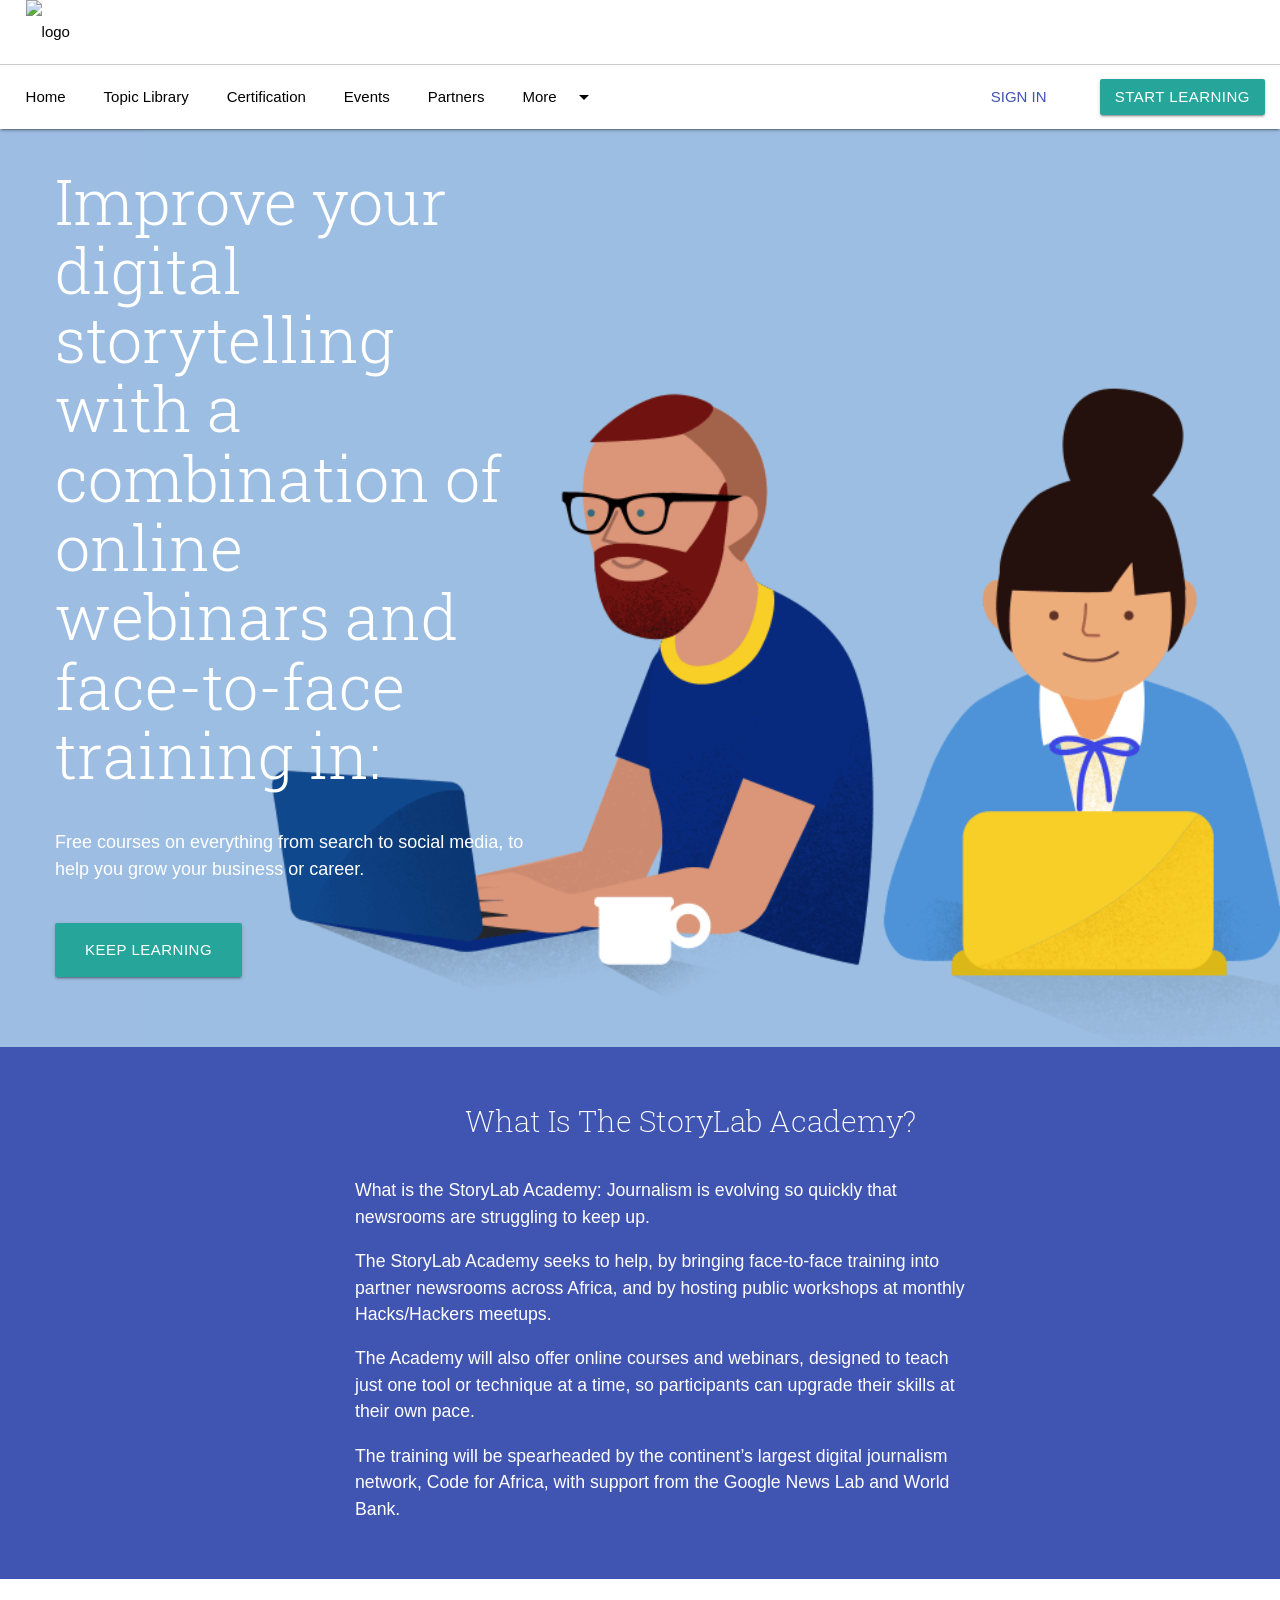
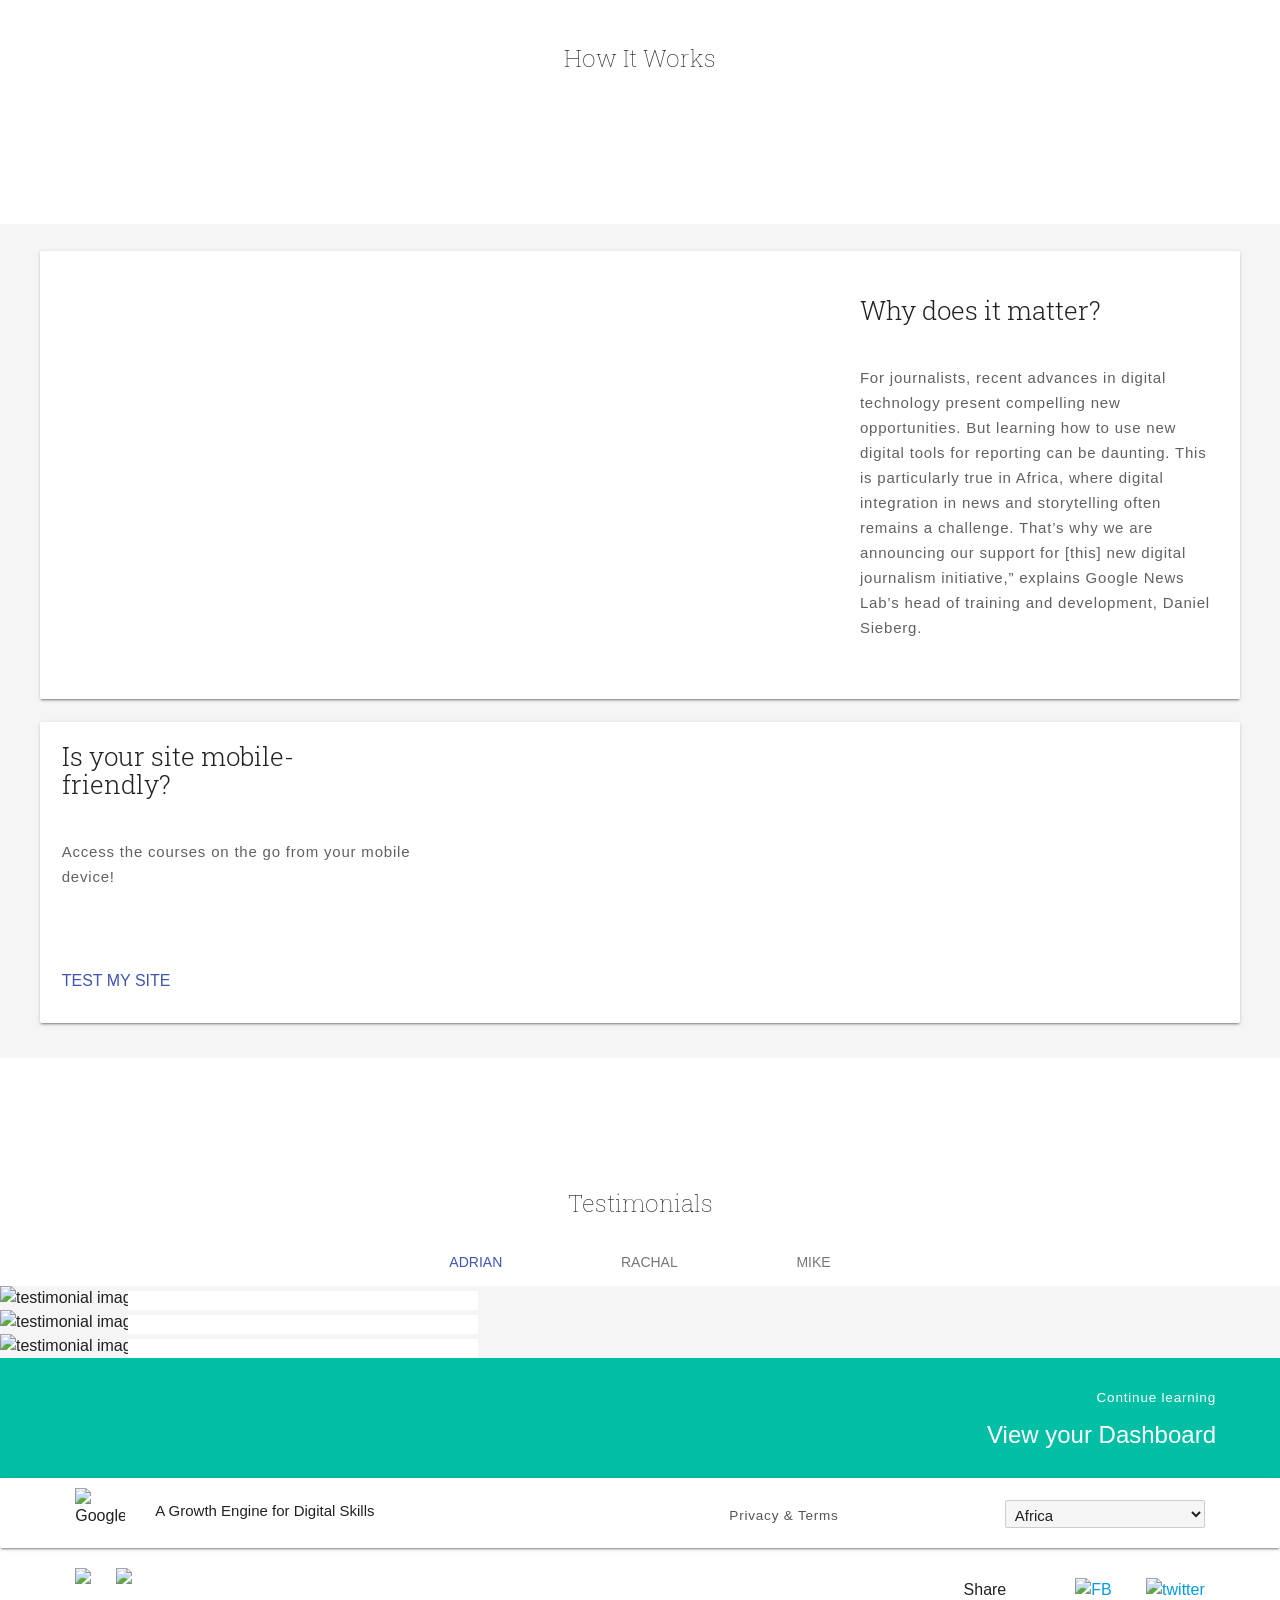
==== commit a461e148: "chore(home page): Revert back to the old images" ====
--- a/frontend/index.html
+++ b/frontend/index.html
@@ -4,7 +4,7 @@
   <meta name="viewport" content="width=device-width, initial-scale=1.0" />
   <!--Import Google Icon Font-->
   <link href="https://fonts.googleapis.com/icon?family=Material+Icons" rel="stylesheet">
-  
+
     <link rel="stylesheet" href="https://code.ionicframework.com/ionicons/2.0.1/css/ionicons.min.css">
 
   <link rel="stylesheet" href="css/style.css" media="screen,projection">
@@ -17,32 +17,32 @@
     <div class="nav-wrapper">
       <ul class="side-nav" id="mobile-demo">
         <li><a href="index.html" class="mobile-nav-logo"><img src="images/navbar-logo.png" alt="logo"></a></li>
-        
+
         <li><div class="divider"></div></li>
-        
+
        <li>
          <a href="#!" class="waves-effect waves-light btn-large">Start Learning</a>
        </li>
         <li><a href="index.html"><i class="material-icons">home</i>Home</a></li>
         <li><a href="explorer.html"><i class="material-icons">library_books</i>Topic Library</a></li>
         <li><a href="certification.html"><i class="material-icons">school</i>Certification</a></li>
-        
+
         <li><div class="divider"></div></li>
-        
+
         <li><a href="#!"><i class="material-icons">work</i>Tools</a></li>
         <li><a href="#!"><i class="material-icons">insert_invitation</i>Events</a></li>
         <li><a href="partners.html"><i class="material-icons">people</i>Partners</a></li>
         <li><a href="help.html"><i class="material-icons">help</i>Help & FAQs</a></li>
         <li><a href="feedback.html"><i class="material-icons">chat_bubble</i>Feedback</a></li>
-        
+
         <li><div class="divider"></div></li>
-        
+
         <li><a href="#!"><i class="material-icons">thumb_up</i>Blog</a></li>
         <li><a href="#!" class="waves-effect waves-light btn-large">Sign in</a></li>
       </ul>
     </div>
   </nav>
-  
+
   <ul id='dropdown1' class='dropdown-content'>
     <li><a href="tools-page.html">Tools</a></li>
     <li class="divider"></li>
@@ -53,7 +53,7 @@
     <li><a href="#!">My Profile</a></li>
     <li><a href="#!">Sign out</a></li>
   </ul>
-  
+
   <div class="navbar-fixed">
     <nav class="nav-extended">
       <div class="nav-wrapper pad-5">
@@ -62,7 +62,7 @@
 
       <div class="nav-wrapper home-main-menu pad-5">
         <a href="#" data-activates="mobile-demo" class="button-collapse"><i class="material-icons">menu</i></a>
-        <ul class="left hide-on-med-and-down tabs">
+        <ul class="left hide-on-med-and-down">
           <li><a href="index.html">Home</a></li>
           <li><a href="explorer.html">Topic Library</a></li>
           <li><a href="certification.html">Certification</a></li>
@@ -71,7 +71,7 @@
           <!-- Dropdown Trigger -->
           <li><a class="dropdown-button" href="#!" data-activates="dropdown1">More<i class="material-icons right">arrow_drop_down</i></a></li>
         </ul>
-        
+
         <ul class="right hide-on-med-and-down sign-in-nav">
           <li><a class="sign-in-link" href="#!">SIGN IN</a></li>
           <li><a href="#!" class="waves-effect waves-light btn">Start Learning</a></li>
@@ -87,7 +87,7 @@
   <!--  Hero Banner  -->
   <div class="hero-banner">
     <div class="hero-banner-content">
-      <h1 class="intro-title">Boost your digital knowledge</h1>
+      <h1 class="intro-title">Improve your digital storytelling with a combination of online webinars and face-to-face training in:</h1>
       <p>Free courses on everything from search to social media, to help you grow your business or career.</p>
       <a href="#!" class="waves-effect waves-light btn-large">Keep Learning</a>
     </div>
@@ -97,13 +97,23 @@
   <!--  Mission  -->
   <div class="section mission blue-section">
     <div class="blue-section-inner">
-      <h2>What is The Digital Garage?</h2>
-      <p>Free tutorials from Google on everything from your website to online marketing and beyond. Choose the topics you want to learn, or complete the whole online course for a certification from Google and IAB Europe.</p>
+      <h2>What Is The StoryLab Academy?</h2>
+      <p>
+      What is the StoryLab Academy: Journalism is evolving so quickly that newsrooms are struggling to keep up.</p>
+      <p>
+      The StoryLab Academy seeks to help, by bringing face-to-face training into partner newsrooms across Africa, and by hosting public workshops at monthly Hacks/Hackers meetups.
+      </p>
+      <p>
+      The Academy will also offer online courses and webinars, designed to teach just one tool or technique at a time, so participants can upgrade their skills at their own pace.
+      </p>
+      <p>
+      The training will be spearheaded by the continent’s largest digital journalism network, Code for Africa, with support from the Google News Lab and World Bank.
+      </p>
     </div>
   </div>
 
   <!--  Awards  -->
-  <div class="section awards">
+  <div class="section awards" hidden>
     <div class="carousel-section-wrapper">
       <h2 class="section-label">An award winning platform</h2>
       <div class="owl-carousel owl-theme awards-carousel">
@@ -160,18 +170,31 @@
             </div>
             <div class="col m6 s12">
               <h3 class="how-it-works-heading">Set your goals</h3>
-              <p class="how-it-works-text">Create a learning plan that's right for you-whether you want to sell online, reach more people on social media, or simply get your work noticed.</p>
-            </div>
-          </div>
-        </div>
+              <p class="how-it-works-text">The new Academy adds additional learning materials and media partnerships that expand the geographic footprint and online reach through four initial programmes:</p>
+            </div>
+          </div>
+        </div>
+        
+        <div class="item">
+          <div class="row">
+            <div class="col m6 s12 how-it-works-img">
+              <img src="images/step_two.png" alt="">
+            </div>
+            <div class="col m6 s12">
+              <h3 class="how-it-works-heading">Newsroom Partnerships:</h3>
+              <p class="how-it-works-text">The Academy is partnering with 36 newsrooms for bi-weekly onsite workshops and StoryLab support to use digital skills on new flagship projects. Get more details here.</p>
+            </div>
+          </div>
+        </div>
+
         <div class="item">
           <div class="row">
             <div class="col m6 s12 how-it-works-img">
               <img src="images/how1.png" alt="">
             </div>
             <div class="col m6 s12">
-              <h3 class="how-it-works-heading">Set your goals</h3>
-              <p class="how-it-works-text">Create a learning plan that's right for you-whether you want to sell online, reach more people on social media, or simply get your work noticed.</p>
+              <h3 class="how-it-works-heading">Mass Open Online Course (MOOC):</h3>
+              <p class="how-it-works-text">A set of flexible online courses will simultaneously help African journalists anywhere on the continent by giving modular lessons for both beginners and those with more advanced skills in a range of specialist tracks ranging from investigative and data journalism, to multimedia storytelling. Get more details here.</p>
             </div>
           </div>
         </div>
@@ -181,8 +204,8 @@
               <img src="images/how2.png" alt="">
             </div>
             <div class="col m6 s12">
-              <h3 class="how-it-works-heading">Set your goals</h3>
-              <p class="how-it-works-text">Create a learning plan that's right for you-whether you want to sell online, reach more people on social media, or simply get your work noticed.</p>
+              <h3 class="how-it-works-heading">Public Workshops</h3>
+              <p class="how-it-works-text">Face-to-face tuition remains an important of the Academy approach, with workshops and masterclasses co-hosted with local Hacks/Hackers chapters in the 12 target cities, along with support for local study groups and small seed-grants for team projects using the new skills. Get more details events.</p>
             </div>
           </div>
         </div>
@@ -192,19 +215,8 @@
               <img src="images/how3.png" alt="">
             </div>
             <div class="col m6 s12">
-              <h3 class="how-it-works-heading">Set your goals</h3>
-              <p class="how-it-works-text">Create a learning plan that's right for you-whether you want to sell online, reach more people on social media, or simply get your work noticed.</p>
-            </div>
-          </div>
-        </div>
-        <div class="item">
-          <div class="row">
-            <div class="col m6 s12 how-it-works-img">
-              <img src="images/how2.png" alt="">
-            </div>
-            <div class="col m6 s12">
-              <h3 class="how-it-works-heading">Set your goals</h3>
-              <p class="how-it-works-text">Create a learning plan that's right for you-whether you want to sell online, reach more people on social media, or simply get your work noticed.</p>
+              <h3 class="how-it-works-heading">University Partnerships</h3>
+              <p class="how-it-works-text">The Academy will also work with African journalism schools to help customise and localise the best available international curricula to strengthen digital journalism training, and to bring in guest lecturers from rolemodel newsrooms. Get more details here.</p>
             </div>
           </div>
         </div>
@@ -227,7 +239,7 @@
 
           <div class="question-card-text">
             <h2>Why does it matter?</h2>
-            <p>Thousands of people have already taken part and learned new skills with The Digital Garage. Hear from a few of them on how digital has made a difference to their businesses and lives.</p>
+            <p>For journalists, recent advances in digital technology present compelling new opportunities. But learning how to use new digital tools for reporting can be daunting. This is particularly true in Africa, where digital integration in news and storytelling often remains a challenge. That’s why we are announcing our support for [this] new digital journalism initiative,” explains Google News Lab’s head of training and development, Daniel Sieberg.</p>
           </div>
         </div>
 
@@ -240,9 +252,9 @@
           </div>
 
           <div class="question-card-text">
-            <h2>Is your site mobile-friendly?</h2>
-            <p>To turn your visitors into customers, your site needs to work well across devices - from smartphones to desktop computers. See how your site scores on mobile-friendliness and speed - and what you can improve.</p>
-            <a href="https://testmysite.withgoogle.com/intl/en-gb?utm_source=dwhp&amp;utm_medium=referral&amp;utm_campaign=dwhp_gb" aria-label="Test My SIte">Test My SIte</a>
+            <h2>Is your site mobile-<br>friendly?</h2>
+            <p>Access the courses on the go from your mobile device!</p>
+            <a href="https://testmysite.withgoogle.com/intl/en-gb?utm_source=dwhp&amp;utm_medium=referral&amp;utm_campaign=dwhp_gb" aria-label="Test My Site">TEST MY SITE</a>
           </div>
         </div>
 
@@ -271,7 +283,7 @@
         <div id="testimonial1" class="testimonial-div">
           <div class="testimonial-card">
             <h3>Words to live by</h3>
-            <p>Adrian Simpson set up a basic website for his new speechwriting business and began advertising online through search. 
+            <p>Adrian Simpson set up a basic website for his new speechwriting business and began advertising online through search.
               <br>
               <br>Within 31 days, he'd sold 31 speeches.</p>
           </div>
@@ -280,7 +292,7 @@
         <div id="testimonial2" class="testimonial-div">
           <div class="testimonial-card">
             <h3>Words to live by</h3>
-            <p>Adrian Simpson set up a basic website for his new speechwriting business and began advertising online through search. 
+            <p>Adrian Simpson set up a basic website for his new speechwriting business and began advertising online through search.
               <br>
               <br>Within 31 days, he'd sold 31 speeches.</p>
           </div>
@@ -289,7 +301,7 @@
         <div id="testimonial3" class="testimonial-div">
           <div class="testimonial-card">
             <h3>Words to live by</h3>
-            <p>Adrian Simpson set up a basic website for his new speechwriting business and began advertising online through search. 
+            <p>Adrian Simpson set up a basic website for his new speechwriting business and began advertising online through search.
               <br>
               <br>Within 31 days, he'd sold 31 speeches.</p>
           </div>
@@ -309,16 +321,12 @@
   </a>
 </div>
 
-<div id="explorer">
-  <h1>Course Explorer Page</h1>
-</div>
-    
 <!--  Footer  -->
   <footer>
     <div class="card footer-top">
       <div class="row">
         <div class="col l6 m12">
-          <img src="images/logo.png" alt="Google" aria-label="Google" draggable="false"> 
+          <img src="images/logo.png" alt="Google" aria-label="Google" draggable="false">
           <p>A Growth Engine for Digital Skills</p>
         </div>
 
@@ -345,32 +353,32 @@
         </div>
       </div>
     </div>
-   
+
    <div class="footer-bottom">
      <div class="row">
        <div class="col l6 m12 footer-appstores">
          <a target="_blank" href="https://play.google.com/store/apps/details?id=com.google.android.apps.growthengine"><img class="store" src="images/playstore.png"></a>
-         
+
          <a target="_blank" href="https://itunes.apple.com/gb/app/learn-digital/id1206273386?l=en&amp;mt=8"><img class="store" src="images/appstore.png"></a>
        </div>
-       
+
        <div class="col l6 m12 footer-social-icons">
          <span class="gbl-footer__sharing-text">Share</span>
          
-         <a href="https://plus.google.com/share?url=g.co/DigitalGarage" target="_blank" class="gbl-footer__sharing-control"
-            aria-label="" share-width="" share-height="">
-           <img src="images/google-plus.png" alt="" widht="33" height="22">
-         </a>
-         
-         <a href="http://www.facebook.com/sharer/sharer.php?u=digitalgarage.withgoogle.com" target="_blank" class="gbl-footer__sharing-control"
-            aria-label="" share-width="" share-height="">
-           <img src="images/facebook.png" alt="FB" widht="22" height="22">
-         </a>
-         
-         <a href="https://twitter.com/share?url=https://g.co/DigitalGarage"
-            target="_blank" class="gbl-footer__sharing-control" aria-label="" share-width="" share-height="">
-           <img src="images/twitter.png" alt="twitter" widht="25" height="22">
-         </a>
+        <a href="https://plus.google.com/share?url=https://courses.academy.africa" target="_blank" class="gbl-footer__sharing-control"
+         aria-label="" share-width="" share-height="">
+        <img src="images/google-plus.png" alt="" widht="33" height="22">
+        </a>
+
+        <a href="https://www.facebook.com/sharer/sharer.php?url=https://courses.academy.africa" target="_blank" class="gbl-footer__sharing-control"
+          aria-label="" share-width="" share-height="">
+          <img src="images/facebook.png" alt="FB" widht="22" height="22">
+        </a>
+
+        <a href="https://twitter.com/share?url=https://courses.academy.africa"
+          target="_blank" class="gbl-footer__sharing-control" aria-label="" share-width="" share-height="">
+          <img src="images/twitter.png" alt="twitter" widht="25" height="22">
+        </a>
        </div>
      </div>
    </div>
--- a/frontend/css/style.css
+++ b/frontend/css/style.css
@@ -1,4 +1,4 @@
-@import url(https://fonts.googleapis.com/css?family=Roboto+Slab:100,300);.materialize-red{background-color:#e51c23 !important}.materialize-red-text{color:#e51c23 !important}.materialize-red.lighten-5{background-color:#fdeaeb !important}.materialize-red-text.text-lighten-5{color:#fdeaeb !important}.materialize-red.lighten-4{background-color:#f8c1c3 !important}.materialize-red-text.text-lighten-4{color:#f8c1c3 !important}.materialize-red.lighten-3{background-color:#f3989b !important}.materialize-red-text.text-lighten-3{color:#f3989b !important}.materialize-red.lighten-2{background-color:#ee6e73 !important}.materialize-red-text.text-lighten-2{color:#ee6e73 !important}.materialize-red.lighten-1{background-color:#ea454b !important}.materialize-red-text.text-lighten-1{color:#ea454b !important}.materialize-red.darken-1{background-color:#d0181e !important}.materialize-red-text.text-darken-1{color:#d0181e !important}.materialize-red.darken-2{background-color:#b9151b !important}.materialize-red-text.text-darken-2{color:#b9151b !important}.materialize-red.darken-3{background-color:#a21318 !important}.materialize-red-text.text-darken-3{color:#a21318 !important}.materialize-red.darken-4{background-color:#8b1014 !important}.materialize-red-text.text-darken-4{color:#8b1014 !important}.red{background-color:#F44336 !important}.red-text{color:#F44336 !important}.red.lighten-5{background-color:#FFEBEE !important}.red-text.text-lighten-5{color:#FFEBEE !important}.red.lighten-4{background-color:#FFCDD2 !important}.red-text.text-lighten-4{color:#FFCDD2 !important}.red.lighten-3{background-color:#EF9A9A !important}.red-text.text-lighten-3{color:#EF9A9A !important}.red.lighten-2{background-color:#E57373 !important}.red-text.text-lighten-2{color:#E57373 !important}.red.lighten-1{background-color:#EF5350 !important}.red-text.text-lighten-1{color:#EF5350 !important}.red.darken-1{background-color:#E53935 !important}.red-text.text-darken-1{color:#E53935 !important}.red.darken-2{background-color:#D32F2F !important}.red-text.text-darken-2{color:#D32F2F !important}.red.darken-3{background-color:#C62828 !important}.red-text.text-darken-3{color:#C62828 !important}.red.darken-4{background-color:#B71C1C !important}.red-text.text-darken-4{color:#B71C1C !important}.red.accent-1{background-color:#FF8A80 !important}.red-text.text-accent-1{color:#FF8A80 !important}.red.accent-2{background-color:#FF5252 !important}.red-text.text-accent-2{color:#FF5252 !important}.red.accent-3{background-color:#FF1744 !important}.red-text.text-accent-3{color:#FF1744 !important}.red.accent-4{background-color:#D50000 !important}.red-text.text-accent-4{color:#D50000 !important}.pink{background-color:#e91e63 !important}.pink-text{color:#e91e63 !important}.pink.lighten-5{background-color:#fce4ec !important}.pink-text.text-lighten-5{color:#fce4ec !important}.pink.lighten-4{background-color:#f8bbd0 !important}.pink-text.text-lighten-4{color:#f8bbd0 !important}.pink.lighten-3{background-color:#f48fb1 !important}.pink-text.text-lighten-3{color:#f48fb1 !important}.pink.lighten-2{background-color:#f06292 !important}.pink-text.text-lighten-2{color:#f06292 !important}.pink.lighten-1{background-color:#ec407a !important}.pink-text.text-lighten-1{color:#ec407a !important}.pink.darken-1{background-color:#d81b60 !important}.pink-text.text-darken-1{color:#d81b60 !important}.pink.darken-2{background-color:#c2185b !important}.pink-text.text-darken-2{color:#c2185b !important}.pink.darken-3{background-color:#ad1457 !important}.pink-text.text-darken-3{color:#ad1457 !important}.pink.darken-4{background-color:#880e4f !important}.pink-text.text-darken-4{color:#880e4f !important}.pink.accent-1{background-color:#ff80ab !important}.pink-text.text-accent-1{color:#ff80ab !important}.pink.accent-2{background-color:#ff4081 !important}.pink-text.text-accent-2{color:#ff4081 !important}.pink.accent-3{background-color:#f50057 !important}.pink-text.text-accent-3{color:#f50057 !important}.pink.accent-4{background-color:#c51162 !important}.pink-text.text-accent-4{color:#c51162 !important}.purple{background-color:#9c27b0 !important}.purple-text{color:#9c27b0 !important}.purple.lighten-5{background-color:#f3e5f5 !important}.purple-text.text-lighten-5{color:#f3e5f5 !important}.purple.lighten-4{background-color:#e1bee7 !important}.purple-text.text-lighten-4{color:#e1bee7 !important}.purple.lighten-3{background-color:#ce93d8 !important}.purple-text.text-lighten-3{color:#ce93d8 !important}.purple.lighten-2{background-color:#ba68c8 !important}.purple-text.text-lighten-2{color:#ba68c8 !important}.purple.lighten-1{background-color:#ab47bc !important}.purple-text.text-lighten-1{color:#ab47bc !important}.purple.darken-1{background-color:#8e24aa !important}.purple-text.text-darken-1{color:#8e24aa !important}.purple.darken-2{background-color:#7b1fa2 !important}.purple-text.text-darken-2{color:#7b1fa2 !important}.purple.darken-3{background-color:#6a1b9a !important}.purple-text.text-darken-3{color:#6a1b9a !important}.purple.darken-4{background-color:#4a148c !important}.purple-text.text-darken-4{color:#4a148c !important}.purple.accent-1{background-color:#ea80fc !important}.purple-text.text-accent-1{color:#ea80fc !important}.purple.accent-2{background-color:#e040fb !important}.purple-text.text-accent-2{color:#e040fb !important}.purple.accent-3{background-color:#d500f9 !important}.purple-text.text-accent-3{color:#d500f9 !important}.purple.accent-4{background-color:#a0f !important}.purple-text.text-accent-4{color:#a0f !important}.deep-purple{background-color:#673ab7 !important}.deep-purple-text{color:#673ab7 !important}.deep-purple.lighten-5{background-color:#ede7f6 !important}.deep-purple-text.text-lighten-5{color:#ede7f6 !important}.deep-purple.lighten-4{background-color:#d1c4e9 !important}.deep-purple-text.text-lighten-4{color:#d1c4e9 !important}.deep-purple.lighten-3{background-color:#b39ddb !important}.deep-purple-text.text-lighten-3{color:#b39ddb !important}.deep-purple.lighten-2{background-color:#9575cd !important}.deep-purple-text.text-lighten-2{color:#9575cd !important}.deep-purple.lighten-1{background-color:#7e57c2 !important}.deep-purple-text.text-lighten-1{color:#7e57c2 !important}.deep-purple.darken-1{background-color:#5e35b1 !important}.deep-purple-text.text-darken-1{color:#5e35b1 !important}.deep-purple.darken-2{background-color:#512da8 !important}.deep-purple-text.text-darken-2{color:#512da8 !important}.deep-purple.darken-3{background-color:#4527a0 !important}.deep-purple-text.text-darken-3{color:#4527a0 !important}.deep-purple.darken-4{background-color:#311b92 !important}.deep-purple-text.text-darken-4{color:#311b92 !important}.deep-purple.accent-1{background-color:#b388ff !important}.deep-purple-text.text-accent-1{color:#b388ff !important}.deep-purple.accent-2{background-color:#7c4dff !important}.deep-purple-text.text-accent-2{color:#7c4dff !important}.deep-purple.accent-3{background-color:#651fff !important}.deep-purple-text.text-accent-3{color:#651fff !important}.deep-purple.accent-4{background-color:#6200ea !important}.deep-purple-text.text-accent-4{color:#6200ea !important}.indigo{background-color:#3f51b5 !important}.indigo-text{color:#3f51b5 !important}.indigo.lighten-5{background-color:#e8eaf6 !important}.indigo-text.text-lighten-5{color:#e8eaf6 !important}.indigo.lighten-4{background-color:#c5cae9 !important}.indigo-text.text-lighten-4{color:#c5cae9 !important}.indigo.lighten-3{background-color:#9fa8da !important}.indigo-text.text-lighten-3{color:#9fa8da !important}.indigo.lighten-2{background-color:#7986cb !important}.indigo-text.text-lighten-2{color:#7986cb !important}.indigo.lighten-1{background-color:#5c6bc0 !important}.indigo-text.text-lighten-1{color:#5c6bc0 !important}.indigo.darken-1{background-color:#3949ab !important}.indigo-text.text-darken-1{color:#3949ab !important}.indigo.darken-2{background-color:#303f9f !important}.indigo-text.text-darken-2{color:#303f9f !important}.indigo.darken-3{background-color:#283593 !important}.indigo-text.text-darken-3{color:#283593 !important}.indigo.darken-4{background-color:#1a237e !important}.indigo-text.text-darken-4{color:#1a237e !important}.indigo.accent-1{background-color:#8c9eff !important}.indigo-text.text-accent-1{color:#8c9eff !important}.indigo.accent-2{background-color:#536dfe !important}.indigo-text.text-accent-2{color:#536dfe !important}.indigo.accent-3{background-color:#3d5afe !important}.indigo-text.text-accent-3{color:#3d5afe !important}.indigo.accent-4{background-color:#304ffe !important}.indigo-text.text-accent-4{color:#304ffe !important}.blue{background-color:#2196F3 !important}.blue-text{color:#2196F3 !important}.blue.lighten-5{background-color:#E3F2FD !important}.blue-text.text-lighten-5{color:#E3F2FD !important}.blue.lighten-4{background-color:#BBDEFB !important}.blue-text.text-lighten-4{color:#BBDEFB !important}.blue.lighten-3{background-color:#90CAF9 !important}.blue-text.text-lighten-3{color:#90CAF9 !important}.blue.lighten-2{background-color:#64B5F6 !important}.blue-text.text-lighten-2{color:#64B5F6 !important}.blue.lighten-1{background-color:#42A5F5 !important}.blue-text.text-lighten-1{color:#42A5F5 !important}.blue.darken-1{background-color:#1E88E5 !important}.blue-text.text-darken-1{color:#1E88E5 !important}.blue.darken-2{background-color:#1976D2 !important}.blue-text.text-darken-2{color:#1976D2 !important}.blue.darken-3{background-color:#1565C0 !important}.blue-text.text-darken-3{color:#1565C0 !important}.blue.darken-4{background-color:#0D47A1 !important}.blue-text.text-darken-4{color:#0D47A1 !important}.blue.accent-1{background-color:#82B1FF !important}.blue-text.text-accent-1{color:#82B1FF !important}.blue.accent-2{background-color:#448AFF !important}.blue-text.text-accent-2{color:#448AFF !important}.blue.accent-3{background-color:#2979FF !important}.blue-text.text-accent-3{color:#2979FF !important}.blue.accent-4{background-color:#2962FF !important}.blue-text.text-accent-4{color:#2962FF !important}.light-blue{background-color:#03a9f4 !important}.light-blue-text{color:#03a9f4 !important}.light-blue.lighten-5{background-color:#e1f5fe !important}.light-blue-text.text-lighten-5{color:#e1f5fe !important}.light-blue.lighten-4{background-color:#b3e5fc !important}.light-blue-text.text-lighten-4{color:#b3e5fc !important}.light-blue.lighten-3{background-color:#81d4fa !important}.light-blue-text.text-lighten-3{color:#81d4fa !important}.light-blue.lighten-2{background-color:#4fc3f7 !important}.light-blue-text.text-lighten-2{color:#4fc3f7 !important}.light-blue.lighten-1{background-color:#29b6f6 !important}.light-blue-text.text-lighten-1{color:#29b6f6 !important}.light-blue.darken-1{background-color:#039be5 !important}.light-blue-text.text-darken-1{color:#039be5 !important}.light-blue.darken-2{background-color:#0288d1 !important}.light-blue-text.text-darken-2{color:#0288d1 !important}.light-blue.darken-3{background-color:#0277bd !important}.light-blue-text.text-darken-3{color:#0277bd !important}.light-blue.darken-4{background-color:#01579b !important}.light-blue-text.text-darken-4{color:#01579b !important}.light-blue.accent-1{background-color:#80d8ff !important}.light-blue-text.text-accent-1{color:#80d8ff !important}.light-blue.accent-2{background-color:#40c4ff !important}.light-blue-text.text-accent-2{color:#40c4ff !important}.light-blue.accent-3{background-color:#00b0ff !important}.light-blue-text.text-accent-3{color:#00b0ff !important}.light-blue.accent-4{background-color:#0091ea !important}.light-blue-text.text-accent-4{color:#0091ea !important}.cyan{background-color:#00bcd4 !important}.cyan-text{color:#00bcd4 !important}.cyan.lighten-5{background-color:#e0f7fa !important}.cyan-text.text-lighten-5{color:#e0f7fa !important}.cyan.lighten-4{background-color:#b2ebf2 !important}.cyan-text.text-lighten-4{color:#b2ebf2 !important}.cyan.lighten-3{background-color:#80deea !important}.cyan-text.text-lighten-3{color:#80deea !important}.cyan.lighten-2{background-color:#4dd0e1 !important}.cyan-text.text-lighten-2{color:#4dd0e1 !important}.cyan.lighten-1{background-color:#26c6da !important}.cyan-text.text-lighten-1{color:#26c6da !important}.cyan.darken-1{background-color:#00acc1 !important}.cyan-text.text-darken-1{color:#00acc1 !important}.cyan.darken-2{background-color:#0097a7 !important}.cyan-text.text-darken-2{color:#0097a7 !important}.cyan.darken-3{background-color:#00838f !important}.cyan-text.text-darken-3{color:#00838f !important}.cyan.darken-4{background-color:#006064 !important}.cyan-text.text-darken-4{color:#006064 !important}.cyan.accent-1{background-color:#84ffff !important}.cyan-text.text-accent-1{color:#84ffff !important}.cyan.accent-2{background-color:#18ffff !important}.cyan-text.text-accent-2{color:#18ffff !important}.cyan.accent-3{background-color:#00e5ff !important}.cyan-text.text-accent-3{color:#00e5ff !important}.cyan.accent-4{background-color:#00b8d4 !important}.cyan-text.text-accent-4{color:#00b8d4 !important}.teal{background-color:#009688 !important}.teal-text{color:#009688 !important}.teal.lighten-5{background-color:#e0f2f1 !important}.teal-text.text-lighten-5{color:#e0f2f1 !important}.teal.lighten-4{background-color:#b2dfdb !important}.teal-text.text-lighten-4{color:#b2dfdb !important}.teal.lighten-3{background-color:#80cbc4 !important}.teal-text.text-lighten-3{color:#80cbc4 !important}.teal.lighten-2{background-color:#4db6ac !important}.teal-text.text-lighten-2{color:#4db6ac !important}.teal.lighten-1{background-color:#26a69a !important}.teal-text.text-lighten-1{color:#26a69a !important}.teal.darken-1{background-color:#00897b !important}.teal-text.text-darken-1{color:#00897b !important}.teal.darken-2{background-color:#00796b !important}.teal-text.text-darken-2{color:#00796b !important}.teal.darken-3{background-color:#00695c !important}.teal-text.text-darken-3{color:#00695c !important}.teal.darken-4{background-color:#004d40 !important}.teal-text.text-darken-4{color:#004d40 !important}.teal.accent-1{background-color:#a7ffeb !important}.teal-text.text-accent-1{color:#a7ffeb !important}.teal.accent-2{background-color:#64ffda !important}.teal-text.text-accent-2{color:#64ffda !important}.teal.accent-3{background-color:#1de9b6 !important}.teal-text.text-accent-3{color:#1de9b6 !important}.teal.accent-4{background-color:#00bfa5 !important}.teal-text.text-accent-4{color:#00bfa5 !important}.green{background-color:#4CAF50 !important}.green-text{color:#4CAF50 !important}.green.lighten-5{background-color:#E8F5E9 !important}.green-text.text-lighten-5{color:#E8F5E9 !important}.green.lighten-4{background-color:#C8E6C9 !important}.green-text.text-lighten-4{color:#C8E6C9 !important}.green.lighten-3{background-color:#A5D6A7 !important}.green-text.text-lighten-3{color:#A5D6A7 !important}.green.lighten-2{background-color:#81C784 !important}.green-text.text-lighten-2{color:#81C784 !important}.green.lighten-1{background-color:#66BB6A !important}.green-text.text-lighten-1{color:#66BB6A !important}.green.darken-1{background-color:#43A047 !important}.green-text.text-darken-1{color:#43A047 !important}.green.darken-2{background-color:#388E3C !important}.green-text.text-darken-2{color:#388E3C !important}.green.darken-3{background-color:#2E7D32 !important}.green-text.text-darken-3{color:#2E7D32 !important}.green.darken-4{background-color:#1B5E20 !important}.green-text.text-darken-4{color:#1B5E20 !important}.green.accent-1{background-color:#B9F6CA !important}.green-text.text-accent-1{color:#B9F6CA !important}.green.accent-2{background-color:#69F0AE !important}.green-text.text-accent-2{color:#69F0AE !important}.green.accent-3{background-color:#00E676 !important}.green-text.text-accent-3{color:#00E676 !important}.green.accent-4{background-color:#00C853 !important}.green-text.text-accent-4{color:#00C853 !important}.light-green{background-color:#8bc34a !important}.light-green-text{color:#8bc34a !important}.light-green.lighten-5{background-color:#f1f8e9 !important}.light-green-text.text-lighten-5{color:#f1f8e9 !important}.light-green.lighten-4{background-color:#dcedc8 !important}.light-green-text.text-lighten-4{color:#dcedc8 !important}.light-green.lighten-3{background-color:#c5e1a5 !important}.light-green-text.text-lighten-3{color:#c5e1a5 !important}.light-green.lighten-2{background-color:#aed581 !important}.light-green-text.text-lighten-2{color:#aed581 !important}.light-green.lighten-1{background-color:#9ccc65 !important}.light-green-text.text-lighten-1{color:#9ccc65 !important}.light-green.darken-1{background-color:#7cb342 !important}.light-green-text.text-darken-1{color:#7cb342 !important}.light-green.darken-2{background-color:#689f38 !important}.light-green-text.text-darken-2{color:#689f38 !important}.light-green.darken-3{background-color:#558b2f !important}.light-green-text.text-darken-3{color:#558b2f !important}.light-green.darken-4{background-color:#33691e !important}.light-green-text.text-darken-4{color:#33691e !important}.light-green.accent-1{background-color:#ccff90 !important}.light-green-text.text-accent-1{color:#ccff90 !important}.light-green.accent-2{background-color:#b2ff59 !important}.light-green-text.text-accent-2{color:#b2ff59 !important}.light-green.accent-3{background-color:#76ff03 !important}.light-green-text.text-accent-3{color:#76ff03 !important}.light-green.accent-4{background-color:#64dd17 !important}.light-green-text.text-accent-4{color:#64dd17 !important}.lime{background-color:#cddc39 !important}.lime-text{color:#cddc39 !important}.lime.lighten-5{background-color:#f9fbe7 !important}.lime-text.text-lighten-5{color:#f9fbe7 !important}.lime.lighten-4{background-color:#f0f4c3 !important}.lime-text.text-lighten-4{color:#f0f4c3 !important}.lime.lighten-3{background-color:#e6ee9c !important}.lime-text.text-lighten-3{color:#e6ee9c !important}.lime.lighten-2{background-color:#dce775 !important}.lime-text.text-lighten-2{color:#dce775 !important}.lime.lighten-1{background-color:#d4e157 !important}.lime-text.text-lighten-1{color:#d4e157 !important}.lime.darken-1{background-color:#c0ca33 !important}.lime-text.text-darken-1{color:#c0ca33 !important}.lime.darken-2{background-color:#afb42b !important}.lime-text.text-darken-2{color:#afb42b !important}.lime.darken-3{background-color:#9e9d24 !important}.lime-text.text-darken-3{color:#9e9d24 !important}.lime.darken-4{background-color:#827717 !important}.lime-text.text-darken-4{color:#827717 !important}.lime.accent-1{background-color:#f4ff81 !important}.lime-text.text-accent-1{color:#f4ff81 !important}.lime.accent-2{background-color:#eeff41 !important}.lime-text.text-accent-2{color:#eeff41 !important}.lime.accent-3{background-color:#c6ff00 !important}.lime-text.text-accent-3{color:#c6ff00 !important}.lime.accent-4{background-color:#aeea00 !important}.lime-text.text-accent-4{color:#aeea00 !important}.yellow{background-color:#ffeb3b !important}.yellow-text{color:#ffeb3b !important}.yellow.lighten-5{background-color:#fffde7 !important}.yellow-text.text-lighten-5{color:#fffde7 !important}.yellow.lighten-4{background-color:#fff9c4 !important}.yellow-text.text-lighten-4{color:#fff9c4 !important}.yellow.lighten-3{background-color:#fff59d !important}.yellow-text.text-lighten-3{color:#fff59d !important}.yellow.lighten-2{background-color:#fff176 !important}.yellow-text.text-lighten-2{color:#fff176 !important}.yellow.lighten-1{background-color:#ffee58 !important}.yellow-text.text-lighten-1{color:#ffee58 !important}.yellow.darken-1{background-color:#fdd835 !important}.yellow-text.text-darken-1{color:#fdd835 !important}.yellow.darken-2{background-color:#fbc02d !important}.yellow-text.text-darken-2{color:#fbc02d !important}.yellow.darken-3{background-color:#f9a825 !important}.yellow-text.text-darken-3{color:#f9a825 !important}.yellow.darken-4{background-color:#f57f17 !important}.yellow-text.text-darken-4{color:#f57f17 !important}.yellow.accent-1{background-color:#ffff8d !important}.yellow-text.text-accent-1{color:#ffff8d !important}.yellow.accent-2{background-color:#ff0 !important}.yellow-text.text-accent-2{color:#ff0 !important}.yellow.accent-3{background-color:#ffea00 !important}.yellow-text.text-accent-3{color:#ffea00 !important}.yellow.accent-4{background-color:#ffd600 !important}.yellow-text.text-accent-4{color:#ffd600 !important}.amber{background-color:#ffc107 !important}.amber-text{color:#ffc107 !important}.amber.lighten-5{background-color:#fff8e1 !important}.amber-text.text-lighten-5{color:#fff8e1 !important}.amber.lighten-4{background-color:#ffecb3 !important}.amber-text.text-lighten-4{color:#ffecb3 !important}.amber.lighten-3{background-color:#ffe082 !important}.amber-text.text-lighten-3{color:#ffe082 !important}.amber.lighten-2{background-color:#ffd54f !important}.amber-text.text-lighten-2{color:#ffd54f !important}.amber.lighten-1{background-color:#ffca28 !important}.amber-text.text-lighten-1{color:#ffca28 !important}.amber.darken-1{background-color:#ffb300 !important}.amber-text.text-darken-1{color:#ffb300 !important}.amber.darken-2{background-color:#ffa000 !important}.amber-text.text-darken-2{color:#ffa000 !important}.amber.darken-3{background-color:#ff8f00 !important}.amber-text.text-darken-3{color:#ff8f00 !important}.amber.darken-4{background-color:#ff6f00 !important}.amber-text.text-darken-4{color:#ff6f00 !important}.amber.accent-1{background-color:#ffe57f !important}.amber-text.text-accent-1{color:#ffe57f !important}.amber.accent-2{background-color:#ffd740 !important}.amber-text.text-accent-2{color:#ffd740 !important}.amber.accent-3{background-color:#ffc400 !important}.amber-text.text-accent-3{color:#ffc400 !important}.amber.accent-4{background-color:#ffab00 !important}.amber-text.text-accent-4{color:#ffab00 !important}.orange{background-color:#ff9800 !important}.orange-text{color:#ff9800 !important}.orange.lighten-5{background-color:#fff3e0 !important}.orange-text.text-lighten-5{color:#fff3e0 !important}.orange.lighten-4{background-color:#ffe0b2 !important}.orange-text.text-lighten-4{color:#ffe0b2 !important}.orange.lighten-3{background-color:#ffcc80 !important}.orange-text.text-lighten-3{color:#ffcc80 !important}.orange.lighten-2{background-color:#ffb74d !important}.orange-text.text-lighten-2{color:#ffb74d !important}.orange.lighten-1{background-color:#ffa726 !important}.orange-text.text-lighten-1{color:#ffa726 !important}.orange.darken-1{background-color:#fb8c00 !important}.orange-text.text-darken-1{color:#fb8c00 !important}.orange.darken-2{background-color:#f57c00 !important}.orange-text.text-darken-2{color:#f57c00 !important}.orange.darken-3{background-color:#ef6c00 !important}.orange-text.text-darken-3{color:#ef6c00 !important}.orange.darken-4{background-color:#e65100 !important}.orange-text.text-darken-4{color:#e65100 !important}.orange.accent-1{background-color:#ffd180 !important}.orange-text.text-accent-1{color:#ffd180 !important}.orange.accent-2{background-color:#ffab40 !important}.orange-text.text-accent-2{color:#ffab40 !important}.orange.accent-3{background-color:#ff9100 !important}.orange-text.text-accent-3{color:#ff9100 !important}.orange.accent-4{background-color:#ff6d00 !important}.orange-text.text-accent-4{color:#ff6d00 !important}.deep-orange{background-color:#ff5722 !important}.deep-orange-text{color:#ff5722 !important}.deep-orange.lighten-5{background-color:#fbe9e7 !important}.deep-orange-text.text-lighten-5{color:#fbe9e7 !important}.deep-orange.lighten-4{background-color:#ffccbc !important}.deep-orange-text.text-lighten-4{color:#ffccbc !important}.deep-orange.lighten-3{background-color:#ffab91 !important}.deep-orange-text.text-lighten-3{color:#ffab91 !important}.deep-orange.lighten-2{background-color:#ff8a65 !important}.deep-orange-text.text-lighten-2{color:#ff8a65 !important}.deep-orange.lighten-1{background-color:#ff7043 !important}.deep-orange-text.text-lighten-1{color:#ff7043 !important}.deep-orange.darken-1{background-color:#f4511e !important}.deep-orange-text.text-darken-1{color:#f4511e !important}.deep-orange.darken-2{background-color:#e64a19 !important}.deep-orange-text.text-darken-2{color:#e64a19 !important}.deep-orange.darken-3{background-color:#d84315 !important}.deep-orange-text.text-darken-3{color:#d84315 !important}.deep-orange.darken-4{background-color:#bf360c !important}.deep-orange-text.text-darken-4{color:#bf360c !important}.deep-orange.accent-1{background-color:#ff9e80 !important}.deep-orange-text.text-accent-1{color:#ff9e80 !important}.deep-orange.accent-2{background-color:#ff6e40 !important}.deep-orange-text.text-accent-2{color:#ff6e40 !important}.deep-orange.accent-3{background-color:#ff3d00 !important}.deep-orange-text.text-accent-3{color:#ff3d00 !important}.deep-orange.accent-4{background-color:#dd2c00 !important}.deep-orange-text.text-accent-4{color:#dd2c00 !important}.brown{background-color:#795548 !important}.brown-text{color:#795548 !important}.brown.lighten-5{background-color:#efebe9 !important}.brown-text.text-lighten-5{color:#efebe9 !important}.brown.lighten-4{background-color:#d7ccc8 !important}.brown-text.text-lighten-4{color:#d7ccc8 !important}.brown.lighten-3{background-color:#bcaaa4 !important}.brown-text.text-lighten-3{color:#bcaaa4 !important}.brown.lighten-2{background-color:#a1887f !important}.brown-text.text-lighten-2{color:#a1887f !important}.brown.lighten-1{background-color:#8d6e63 !important}.brown-text.text-lighten-1{color:#8d6e63 !important}.brown.darken-1{background-color:#6d4c41 !important}.brown-text.text-darken-1{color:#6d4c41 !important}.brown.darken-2{background-color:#5d4037 !important}.brown-text.text-darken-2{color:#5d4037 !important}.brown.darken-3{background-color:#4e342e !important}.brown-text.text-darken-3{color:#4e342e !important}.brown.darken-4{background-color:#3e2723 !important}.brown-text.text-darken-4{color:#3e2723 !important}.blue-grey{background-color:#607d8b !important}.blue-grey-text{color:#607d8b !important}.blue-grey.lighten-5{background-color:#eceff1 !important}.blue-grey-text.text-lighten-5{color:#eceff1 !important}.blue-grey.lighten-4{background-color:#cfd8dc !important}.blue-grey-text.text-lighten-4{color:#cfd8dc !important}.blue-grey.lighten-3{background-color:#b0bec5 !important}.blue-grey-text.text-lighten-3{color:#b0bec5 !important}.blue-grey.lighten-2{background-color:#90a4ae !important}.blue-grey-text.text-lighten-2{color:#90a4ae !important}.blue-grey.lighten-1{background-color:#78909c !important}.blue-grey-text.text-lighten-1{color:#78909c !important}.blue-grey.darken-1{background-color:#546e7a !important}.blue-grey-text.text-darken-1{color:#546e7a !important}.blue-grey.darken-2{background-color:#455a64 !important}.blue-grey-text.text-darken-2{color:#455a64 !important}.blue-grey.darken-3{background-color:#37474f !important}.blue-grey-text.text-darken-3{color:#37474f !important}.blue-grey.darken-4{background-color:#263238 !important}.blue-grey-text.text-darken-4{color:#263238 !important}.grey{background-color:#9e9e9e !important}.grey-text{color:#9e9e9e !important}.grey.lighten-5{background-color:#fafafa !important}.grey-text.text-lighten-5{color:#fafafa !important}.grey.lighten-4{background-color:#f5f5f5 !important}.grey-text.text-lighten-4{color:#f5f5f5 !important}.grey.lighten-3{background-color:#eee !important}.grey-text.text-lighten-3{color:#eee !important}.grey.lighten-2{background-color:#e0e0e0 !important}.grey-text.text-lighten-2{color:#e0e0e0 !important}.grey.lighten-1{background-color:#bdbdbd !important}.grey-text.text-lighten-1{color:#bdbdbd !important}.grey.darken-1{background-color:#757575 !important}.grey-text.text-darken-1{color:#757575 !important}.grey.darken-2{background-color:#616161 !important}.grey-text.text-darken-2{color:#616161 !important}.grey.darken-3{background-color:#424242 !important}.grey-text.text-darken-3{color:#424242 !important}.grey.darken-4{background-color:#212121 !important}.grey-text.text-darken-4{color:#212121 !important}.black{background-color:#000 !important}.black-text{color:#000 !important}.white{background-color:#fff !important}.white-text{color:#fff !important}.transparent{background-color:transparent !important}.transparent-text{color:transparent !important}/*! normalize.css v3.0.3 | MIT License | github.com/necolas/normalize.css */html{font-family:sans-serif;-ms-text-size-adjust:100%;-webkit-text-size-adjust:100%}body{margin:0}article,aside,details,figcaption,figure,footer,header,hgroup,main,menu,nav,section,summary{display:block}audio,canvas,progress,video{display:inline-block;vertical-align:baseline}audio:not([controls]){display:none;height:0}[hidden],template{display:none}a{background-color:transparent}a:active,a:hover{outline:0}abbr[title]{border-bottom:1px dotted}b,strong{font-weight:bold}dfn{font-style:italic}h1{font-size:2em;margin:0.67em 0}mark{background:#ff0;color:#000}small{font-size:80%}sub,sup{font-size:75%;line-height:0;position:relative;vertical-align:baseline}sup{top:-0.5em}sub{bottom:-0.25em}img{border:0}svg:not(:root){overflow:hidden}figure{margin:1em 40px}hr{-webkit-box-sizing:content-box;box-sizing:content-box;height:0}pre{overflow:auto}code,kbd,pre,samp{font-family:monospace, monospace;font-size:1em}button,input,optgroup,select,textarea{color:inherit;font:inherit;margin:0}button{overflow:visible}button,select{text-transform:none}button,html input[type="button"],input[type="reset"],input[type="submit"]{-webkit-appearance:button;cursor:pointer}button[disabled],html input[disabled]{cursor:default}button::-moz-focus-inner,input::-moz-focus-inner{border:0;padding:0}input{line-height:normal}input[type="checkbox"],input[type="radio"]{-webkit-box-sizing:border-box;box-sizing:border-box;padding:0}input[type="number"]::-webkit-inner-spin-button,input[type="number"]::-webkit-outer-spin-button{height:auto}input[type="search"]{-webkit-appearance:textfield;-webkit-box-sizing:content-box;box-sizing:content-box}input[type="search"]::-webkit-search-cancel-button,input[type="search"]::-webkit-search-decoration{-webkit-appearance:none}fieldset{border:1px solid #c0c0c0;margin:0 2px;padding:0.35em 0.625em 0.75em}legend{border:0;padding:0}textarea{overflow:auto}optgroup{font-weight:bold}table{border-collapse:collapse;border-spacing:0}td,th{padding:0}html{-webkit-box-sizing:border-box;box-sizing:border-box}*,*:before,*:after{-webkit-box-sizing:inherit;box-sizing:inherit}ul:not(.browser-default){padding-left:0;list-style-type:none}ul:not(.browser-default)>li{list-style-type:none}a{color:#039be5;text-decoration:none;-webkit-tap-highlight-color:transparent}.valign-wrapper{display:-webkit-box;display:-ms-flexbox;display:flex;-webkit-box-align:center;-ms-flex-align:center;align-items:center}.clearfix{clear:both}.z-depth-0{-webkit-box-shadow:none !important;box-shadow:none !important}.z-depth-1,nav,.card-panel,.card,.toast,.btn,.btn-large,.gcb-button,.btn-floating,.dropdown-content,.collapsible,.side-nav,#tools .card-panel,#tools .tools-card{-webkit-box-shadow:0 2px 2px 0 rgba(0,0,0,0.14),0 1px 5px 0 rgba(0,0,0,0.12),0 3px 1px -2px rgba(0,0,0,0.2);box-shadow:0 2px 2px 0 rgba(0,0,0,0.14),0 1px 5px 0 rgba(0,0,0,0.12),0 3px 1px -2px rgba(0,0,0,0.2)}.z-depth-1-half,.btn:hover,.btn-large:hover,.gcb-button:hover,.btn-floating:hover{-webkit-box-shadow:0 3px 3px 0 rgba(0,0,0,0.14),0 1px 7px 0 rgba(0,0,0,0.12),0 3px 1px -1px rgba(0,0,0,0.2);box-shadow:0 3px 3px 0 rgba(0,0,0,0.14),0 1px 7px 0 rgba(0,0,0,0.12),0 3px 1px -1px rgba(0,0,0,0.2)}.z-depth-2{-webkit-box-shadow:0 4px 5px 0 rgba(0,0,0,0.14),0 1px 10px 0 rgba(0,0,0,0.12),0 2px 4px -1px rgba(0,0,0,0.3);box-shadow:0 4px 5px 0 rgba(0,0,0,0.14),0 1px 10px 0 rgba(0,0,0,0.12),0 2px 4px -1px rgba(0,0,0,0.3)}.z-depth-3{-webkit-box-shadow:0 6px 10px 0 rgba(0,0,0,0.14),0 1px 18px 0 rgba(0,0,0,0.12),0 3px 5px -1px rgba(0,0,0,0.3);box-shadow:0 6px 10px 0 rgba(0,0,0,0.14),0 1px 18px 0 rgba(0,0,0,0.12),0 3px 5px -1px rgba(0,0,0,0.3)}.z-depth-4,.modal{-webkit-box-shadow:0 8px 10px 1px rgba(0,0,0,0.14),0 3px 14px 2px rgba(0,0,0,0.12),0 5px 5px -3px rgba(0,0,0,0.3);box-shadow:0 8px 10px 1px rgba(0,0,0,0.14),0 3px 14px 2px rgba(0,0,0,0.12),0 5px 5px -3px rgba(0,0,0,0.3)}.z-depth-5{-webkit-box-shadow:0 16px 24px 2px rgba(0,0,0,0.14),0 6px 30px 5px rgba(0,0,0,0.12),0 8px 10px -5px rgba(0,0,0,0.3);box-shadow:0 16px 24px 2px rgba(0,0,0,0.14),0 6px 30px 5px rgba(0,0,0,0.12),0 8px 10px -5px rgba(0,0,0,0.3)}.hoverable{-webkit-transition:-webkit-box-shadow .25s;transition:-webkit-box-shadow .25s;transition:box-shadow .25s;transition:box-shadow .25s, -webkit-box-shadow .25s}.hoverable:hover{-webkit-box-shadow:0 8px 17px 0 rgba(0,0,0,0.2),0 6px 20px 0 rgba(0,0,0,0.19);box-shadow:0 8px 17px 0 rgba(0,0,0,0.2),0 6px 20px 0 rgba(0,0,0,0.19)}.divider{height:1px;overflow:hidden;background-color:#e0e0e0}blockquote{margin:20px 0;padding-left:1.5rem;border-left:5px solid #4054B2}i{line-height:inherit}i.left{float:left;margin-right:15px}i.right{float:right;margin-left:15px}i.tiny{font-size:1rem}i.small{font-size:2rem}i.medium{font-size:4rem}i.large{font-size:6rem}img.responsive-img,video.responsive-video{max-width:100%;height:auto}.pagination li{display:inline-block;border-radius:2px;text-align:center;vertical-align:top;height:30px}.pagination li a{color:#444;display:inline-block;font-size:1.2rem;padding:0 10px;line-height:30px}.pagination li.active a{color:#fff}.pagination li.active{background-color:#4054B2}.pagination li.disabled a{cursor:default;color:#999}.pagination li i{font-size:2rem}.pagination li.pages ul li{display:inline-block;float:none}@media only screen and (max-width: 992px){.pagination{width:100%}.pagination li.prev,.pagination li.next{width:10%}.pagination li.pages{width:80%;overflow:hidden;white-space:nowrap}}.breadcrumb{font-size:18px;color:rgba(255,255,255,0.7)}.breadcrumb i,.breadcrumb [class^="mdi-"],.breadcrumb [class*="mdi-"],.breadcrumb i.material-icons{display:inline-block;float:left;font-size:24px}.breadcrumb:before{content:'\E5CC';color:rgba(255,255,255,0.7);vertical-align:top;display:inline-block;font-family:'Material Icons';font-weight:normal;font-style:normal;font-size:25px;margin:0 10px 0 8px;-webkit-font-smoothing:antialiased}.breadcrumb:first-child:before{display:none}.breadcrumb:last-child{color:#fff}.parallax-container{position:relative;overflow:hidden;height:500px}.parallax-container .parallax{position:absolute;top:0;left:0;right:0;bottom:0;z-index:-1}.parallax-container .parallax img{display:none;position:absolute;left:50%;bottom:0;min-width:100%;min-height:100%;-webkit-transform:translate3d(0, 0, 0);transform:translate3d(0, 0, 0);-webkit-transform:translateX(-50%);transform:translateX(-50%)}.pin-top,.pin-bottom{position:relative}.pinned{position:fixed !important}ul.staggered-list li{opacity:0}.fade-in{opacity:0;-webkit-transform-origin:0 50%;transform-origin:0 50%}@media only screen and (max-width: 600px){.hide-on-small-only,.hide-on-small-and-down{display:none !important}}@media only screen and (max-width: 992px){.hide-on-med-and-down{display:none !important}}@media only screen and (min-width: 601px){.hide-on-med-and-up{display:none !important}}@media only screen and (min-width: 600px) and (max-width: 992px){.hide-on-med-only{display:none !important}}@media only screen and (min-width: 993px){.hide-on-large-only{display:none !important}}@media only screen and (min-width: 993px){.show-on-large{display:block !important}}@media only screen and (min-width: 600px) and (max-width: 992px){.show-on-medium{display:block !important}}@media only screen and (max-width: 600px){.show-on-small{display:block !important}}@media only screen and (min-width: 601px){.show-on-medium-and-up{display:block !important}}@media only screen and (max-width: 992px){.show-on-medium-and-down{display:block !important}}@media only screen and (max-width: 600px){.center-on-small-only{text-align:center}}.page-footer{padding-top:20px;color:#fff;background-color:#4054B2}.page-footer .footer-copyright{overflow:hidden;min-height:50px;display:-webkit-box;display:-ms-flexbox;display:flex;-webkit-box-align:center;-ms-flex-align:center;align-items:center;padding:10px 0px;color:rgba(255,255,255,0.8);background-color:rgba(51,51,51,0.08)}table,th,td{border:none}table{width:100%;display:table}table.bordered>thead>tr,table.bordered>tbody>tr{border-bottom:1px solid #d0d0d0}table.striped>tbody>tr:nth-child(odd){background-color:#f2f2f2}table.striped>tbody>tr>td{border-radius:0}table.highlight>tbody>tr{-webkit-transition:background-color .25s ease;transition:background-color .25s ease}table.highlight>tbody>tr:hover{background-color:#f2f2f2}table.centered thead tr th,table.centered tbody tr td{text-align:center}thead{border-bottom:1px solid #d0d0d0}td,th{padding:15px 5px;display:table-cell;text-align:left;vertical-align:middle;border-radius:2px}@media only screen and (max-width: 992px){table.responsive-table{width:100%;border-collapse:collapse;border-spacing:0;display:block;position:relative}table.responsive-table td:empty:before{content:'\00a0'}table.responsive-table th,table.responsive-table td{margin:0;vertical-align:top}table.responsive-table th{text-align:left}table.responsive-table thead{display:block;float:left}table.responsive-table thead tr{display:block;padding:0 10px 0 0}table.responsive-table thead tr th::before{content:"\00a0"}table.responsive-table tbody{display:block;width:auto;position:relative;overflow-x:auto;white-space:nowrap}table.responsive-table tbody tr{display:inline-block;vertical-align:top}table.responsive-table th{display:block;text-align:right}table.responsive-table td{display:block;min-height:1.25em;text-align:left}table.responsive-table tr{padding:0 10px}table.responsive-table thead{border:0;border-right:1px solid #d0d0d0}table.responsive-table.bordered th{border-bottom:0;border-left:0}table.responsive-table.bordered td{border-left:0;border-right:0;border-bottom:0}table.responsive-table.bordered tr{border:0}table.responsive-table.bordered tbody tr{border-right:1px solid #d0d0d0}}.collection{margin:.5rem 0 1rem 0;border:1px solid #e0e0e0;border-radius:2px;overflow:hidden;position:relative}.collection .collection-item{background-color:#fff;line-height:1.5rem;padding:10px 20px;margin:0;border-bottom:1px solid #e0e0e0}.collection .collection-item.avatar{min-height:84px;padding-left:72px;position:relative}.collection .collection-item.avatar:not(.circle-clipper)>.circle,.collection .collection-item.avatar :not(.circle-clipper)>.circle{position:absolute;width:42px;height:42px;overflow:hidden;left:15px;display:inline-block;vertical-align:middle}.collection .collection-item.avatar i.circle{font-size:18px;line-height:42px;color:#fff;background-color:#999;text-align:center}.collection .collection-item.avatar .title{font-size:16px}.collection .collection-item.avatar p{margin:0}.collection .collection-item.avatar .secondary-content{position:absolute;top:16px;right:16px}.collection .collection-item:last-child{border-bottom:none}.collection .collection-item.active{background-color:#26a69a;color:#eafaf9}.collection .collection-item.active .secondary-content{color:#fff}.collection a.collection-item{display:block;-webkit-transition:.25s;transition:.25s;color:#26a69a}.collection a.collection-item:not(.active):hover{background-color:#ddd}.collection.with-header .collection-header{background-color:#fff;border-bottom:1px solid #e0e0e0;padding:10px 20px}.collection.with-header .collection-item{padding-left:30px}.collection.with-header .collection-item.avatar{padding-left:72px}.secondary-content{float:right;color:#26a69a}.collapsible .collection{margin:0;border:none}.video-container{position:relative;padding-bottom:56.25%;height:0;overflow:hidden}.video-container iframe,.video-container object,.video-container embed{position:absolute;top:0;left:0;width:100%;height:100%}.progress{position:relative;height:4px;display:block;width:100%;background-color:#acece6;border-radius:2px;margin:.5rem 0 1rem 0;overflow:hidden}.progress .determinate{position:absolute;top:0;left:0;bottom:0;background-color:#26a69a;-webkit-transition:width .3s linear;transition:width .3s linear}.progress .indeterminate{background-color:#26a69a}.progress .indeterminate:before{content:'';position:absolute;background-color:inherit;top:0;left:0;bottom:0;will-change:left, right;-webkit-animation:indeterminate 2.1s cubic-bezier(0.65, 0.815, 0.735, 0.395) infinite;animation:indeterminate 2.1s cubic-bezier(0.65, 0.815, 0.735, 0.395) infinite}.progress .indeterminate:after{content:'';position:absolute;background-color:inherit;top:0;left:0;bottom:0;will-change:left, right;-webkit-animation:indeterminate-short 2.1s cubic-bezier(0.165, 0.84, 0.44, 1) infinite;animation:indeterminate-short 2.1s cubic-bezier(0.165, 0.84, 0.44, 1) infinite;-webkit-animation-delay:1.15s;animation-delay:1.15s}@-webkit-keyframes indeterminate{0%{left:-35%;right:100%}60%{left:100%;right:-90%}100%{left:100%;right:-90%}}@keyframes indeterminate{0%{left:-35%;right:100%}60%{left:100%;right:-90%}100%{left:100%;right:-90%}}@-webkit-keyframes indeterminate-short{0%{left:-200%;right:100%}60%{left:107%;right:-8%}100%{left:107%;right:-8%}}@keyframes indeterminate-short{0%{left:-200%;right:100%}60%{left:107%;right:-8%}100%{left:107%;right:-8%}}.hide{display:none !important}.left-align{text-align:left}.right-align{text-align:right}.center,.center-align{text-align:center}.left{float:left !important}.right{float:right !important}.no-select,input[type=range],input[type=range]+.thumb{-webkit-user-select:none;-moz-user-select:none;-ms-user-select:none;user-select:none}.circle{border-radius:50%}.center-block{display:block;margin-left:auto;margin-right:auto}.truncate{display:block;white-space:nowrap;overflow:hidden;text-overflow:ellipsis}.no-padding{padding:0 !important}span.badge{min-width:3rem;padding:0 6px;margin-left:14px;text-align:center;font-size:1rem;line-height:22px;height:22px;color:#757575;float:right;-webkit-box-sizing:border-box;box-sizing:border-box}span.badge.new{font-weight:300;font-size:0.8rem;color:#fff;background-color:#26a69a;border-radius:2px}span.badge.new:after{content:" new"}span.badge[data-badge-caption]::after{content:" " attr(data-badge-caption)}nav ul a span.badge{display:inline-block;float:none;margin-left:4px;line-height:22px;height:22px}.collection-item span.badge{margin-top:calc(.75rem - 11px)}.collapsible span.badge{margin-top:calc(1.5rem - 11px)}.side-nav span.badge{margin-top:calc(24px - 11px)}.material-icons{text-rendering:optimizeLegibility;-webkit-font-feature-settings:'liga';font-feature-settings:'liga'}.container{margin:0 auto;max-width:1280px;width:90%}@media only screen and (min-width: 601px){.container{width:85%}}@media only screen and (min-width: 993px){.container{width:70%}}.container .row{margin-left:-.75rem;margin-right:-.75rem}.section{padding-top:1rem;padding-bottom:1rem}.section.no-pad{padding:0}.section.no-pad-bot{padding-bottom:0}.section.no-pad-top{padding-top:0}.row{margin-left:auto;margin-right:auto;margin-bottom:20px}.row:after{content:"";display:table;clear:both}.row .col{float:left;-webkit-box-sizing:border-box;box-sizing:border-box;padding:0 .75rem;min-height:1px}.row .col[class*="push-"],.row .col[class*="pull-"]{position:relative}.row .col.s1{width:8.33333%;margin-left:auto;left:auto;right:auto}.row .col.s2{width:16.66667%;margin-left:auto;left:auto;right:auto}.row .col.s3{width:25%;margin-left:auto;left:auto;right:auto}.row .col.s4{width:33.33333%;margin-left:auto;left:auto;right:auto}.row .col.s5{width:41.66667%;margin-left:auto;left:auto;right:auto}.row .col.s6{width:50%;margin-left:auto;left:auto;right:auto}.row .col.s7{width:58.33333%;margin-left:auto;left:auto;right:auto}.row .col.s8{width:66.66667%;margin-left:auto;left:auto;right:auto}.row .col.s9{width:75%;margin-left:auto;left:auto;right:auto}.row .col.s10{width:83.33333%;margin-left:auto;left:auto;right:auto}.row .col.s11{width:91.66667%;margin-left:auto;left:auto;right:auto}.row .col.s12{width:100%;margin-left:auto;left:auto;right:auto}.row .col.offset-s1{margin-left:8.33333%}.row .col.pull-s1{right:8.33333%}.row .col.push-s1{left:8.33333%}.row .col.offset-s2{margin-left:16.66667%}.row .col.pull-s2{right:16.66667%}.row .col.push-s2{left:16.66667%}.row .col.offset-s3{margin-left:25%}.row .col.pull-s3{right:25%}.row .col.push-s3{left:25%}.row .col.offset-s4{margin-left:33.33333%}.row .col.pull-s4{right:33.33333%}.row .col.push-s4{left:33.33333%}.row .col.offset-s5{margin-left:41.66667%}.row .col.pull-s5{right:41.66667%}.row .col.push-s5{left:41.66667%}.row .col.offset-s6{margin-left:50%}.row .col.pull-s6{right:50%}.row .col.push-s6{left:50%}.row .col.offset-s7{margin-left:58.33333%}.row .col.pull-s7{right:58.33333%}.row .col.push-s7{left:58.33333%}.row .col.offset-s8{margin-left:66.66667%}.row .col.pull-s8{right:66.66667%}.row .col.push-s8{left:66.66667%}.row .col.offset-s9{margin-left:75%}.row .col.pull-s9{right:75%}.row .col.push-s9{left:75%}.row .col.offset-s10{margin-left:83.33333%}.row .col.pull-s10{right:83.33333%}.row .col.push-s10{left:83.33333%}.row .col.offset-s11{margin-left:91.66667%}.row .col.pull-s11{right:91.66667%}.row .col.push-s11{left:91.66667%}.row .col.offset-s12{margin-left:100%}.row .col.pull-s12{right:100%}.row .col.push-s12{left:100%}@media only screen and (min-width: 601px){.row .col.m1{width:8.33333%;margin-left:auto;left:auto;right:auto}.row .col.m2{width:16.66667%;margin-left:auto;left:auto;right:auto}.row .col.m3{width:25%;margin-left:auto;left:auto;right:auto}.row .col.m4{width:33.33333%;margin-left:auto;left:auto;right:auto}.row .col.m5{width:41.66667%;margin-left:auto;left:auto;right:auto}.row .col.m6{width:50%;margin-left:auto;left:auto;right:auto}.row .col.m7{width:58.33333%;margin-left:auto;left:auto;right:auto}.row .col.m8{width:66.66667%;margin-left:auto;left:auto;right:auto}.row .col.m9{width:75%;margin-left:auto;left:auto;right:auto}.row .col.m10{width:83.33333%;margin-left:auto;left:auto;right:auto}.row .col.m11{width:91.66667%;margin-left:auto;left:auto;right:auto}.row .col.m12{width:100%;margin-left:auto;left:auto;right:auto}.row .col.offset-m1{margin-left:8.33333%}.row .col.pull-m1{right:8.33333%}.row .col.push-m1{left:8.33333%}.row .col.offset-m2{margin-left:16.66667%}.row .col.pull-m2{right:16.66667%}.row .col.push-m2{left:16.66667%}.row .col.offset-m3{margin-left:25%}.row .col.pull-m3{right:25%}.row .col.push-m3{left:25%}.row .col.offset-m4{margin-left:33.33333%}.row .col.pull-m4{right:33.33333%}.row .col.push-m4{left:33.33333%}.row .col.offset-m5{margin-left:41.66667%}.row .col.pull-m5{right:41.66667%}.row .col.push-m5{left:41.66667%}.row .col.offset-m6{margin-left:50%}.row .col.pull-m6{right:50%}.row .col.push-m6{left:50%}.row .col.offset-m7{margin-left:58.33333%}.row .col.pull-m7{right:58.33333%}.row .col.push-m7{left:58.33333%}.row .col.offset-m8{margin-left:66.66667%}.row .col.pull-m8{right:66.66667%}.row .col.push-m8{left:66.66667%}.row .col.offset-m9{margin-left:75%}.row .col.pull-m9{right:75%}.row .col.push-m9{left:75%}.row .col.offset-m10{margin-left:83.33333%}.row .col.pull-m10{right:83.33333%}.row .col.push-m10{left:83.33333%}.row .col.offset-m11{margin-left:91.66667%}.row .col.pull-m11{right:91.66667%}.row .col.push-m11{left:91.66667%}.row .col.offset-m12{margin-left:100%}.row .col.pull-m12{right:100%}.row .col.push-m12{left:100%}}@media only screen and (min-width: 993px){.row .col.l1{width:8.33333%;margin-left:auto;left:auto;right:auto}.row .col.l2{width:16.66667%;margin-left:auto;left:auto;right:auto}.row .col.l3{width:25%;margin-left:auto;left:auto;right:auto}.row .col.l4{width:33.33333%;margin-left:auto;left:auto;right:auto}.row .col.l5{width:41.66667%;margin-left:auto;left:auto;right:auto}.row .col.l6{width:50%;margin-left:auto;left:auto;right:auto}.row .col.l7{width:58.33333%;margin-left:auto;left:auto;right:auto}.row .col.l8{width:66.66667%;margin-left:auto;left:auto;right:auto}.row .col.l9{width:75%;margin-left:auto;left:auto;right:auto}.row .col.l10{width:83.33333%;margin-left:auto;left:auto;right:auto}.row .col.l11{width:91.66667%;margin-left:auto;left:auto;right:auto}.row .col.l12{width:100%;margin-left:auto;left:auto;right:auto}.row .col.offset-l1{margin-left:8.33333%}.row .col.pull-l1{right:8.33333%}.row .col.push-l1{left:8.33333%}.row .col.offset-l2{margin-left:16.66667%}.row .col.pull-l2{right:16.66667%}.row .col.push-l2{left:16.66667%}.row .col.offset-l3{margin-left:25%}.row .col.pull-l3{right:25%}.row .col.push-l3{left:25%}.row .col.offset-l4{margin-left:33.33333%}.row .col.pull-l4{right:33.33333%}.row .col.push-l4{left:33.33333%}.row .col.offset-l5{margin-left:41.66667%}.row .col.pull-l5{right:41.66667%}.row .col.push-l5{left:41.66667%}.row .col.offset-l6{margin-left:50%}.row .col.pull-l6{right:50%}.row .col.push-l6{left:50%}.row .col.offset-l7{margin-left:58.33333%}.row .col.pull-l7{right:58.33333%}.row .col.push-l7{left:58.33333%}.row .col.offset-l8{margin-left:66.66667%}.row .col.pull-l8{right:66.66667%}.row .col.push-l8{left:66.66667%}.row .col.offset-l9{margin-left:75%}.row .col.pull-l9{right:75%}.row .col.push-l9{left:75%}.row .col.offset-l10{margin-left:83.33333%}.row .col.pull-l10{right:83.33333%}.row .col.push-l10{left:83.33333%}.row .col.offset-l11{margin-left:91.66667%}.row .col.pull-l11{right:91.66667%}.row .col.push-l11{left:91.66667%}.row .col.offset-l12{margin-left:100%}.row .col.pull-l12{right:100%}.row .col.push-l12{left:100%}}@media only screen and (min-width: 1201px){.row .col.xl1{width:8.33333%;margin-left:auto;left:auto;right:auto}.row .col.xl2{width:16.66667%;margin-left:auto;left:auto;right:auto}.row .col.xl3{width:25%;margin-left:auto;left:auto;right:auto}.row .col.xl4{width:33.33333%;margin-left:auto;left:auto;right:auto}.row .col.xl5{width:41.66667%;margin-left:auto;left:auto;right:auto}.row .col.xl6{width:50%;margin-left:auto;left:auto;right:auto}.row .col.xl7{width:58.33333%;margin-left:auto;left:auto;right:auto}.row .col.xl8{width:66.66667%;margin-left:auto;left:auto;right:auto}.row .col.xl9{width:75%;margin-left:auto;left:auto;right:auto}.row .col.xl10{width:83.33333%;margin-left:auto;left:auto;right:auto}.row .col.xl11{width:91.66667%;margin-left:auto;left:auto;right:auto}.row .col.xl12{width:100%;margin-left:auto;left:auto;right:auto}.row .col.offset-xl1{margin-left:8.33333%}.row .col.pull-xl1{right:8.33333%}.row .col.push-xl1{left:8.33333%}.row .col.offset-xl2{margin-left:16.66667%}.row .col.pull-xl2{right:16.66667%}.row .col.push-xl2{left:16.66667%}.row .col.offset-xl3{margin-left:25%}.row .col.pull-xl3{right:25%}.row .col.push-xl3{left:25%}.row .col.offset-xl4{margin-left:33.33333%}.row .col.pull-xl4{right:33.33333%}.row .col.push-xl4{left:33.33333%}.row .col.offset-xl5{margin-left:41.66667%}.row .col.pull-xl5{right:41.66667%}.row .col.push-xl5{left:41.66667%}.row .col.offset-xl6{margin-left:50%}.row .col.pull-xl6{right:50%}.row .col.push-xl6{left:50%}.row .col.offset-xl7{margin-left:58.33333%}.row .col.pull-xl7{right:58.33333%}.row .col.push-xl7{left:58.33333%}.row .col.offset-xl8{margin-left:66.66667%}.row .col.pull-xl8{right:66.66667%}.row .col.push-xl8{left:66.66667%}.row .col.offset-xl9{margin-left:75%}.row .col.pull-xl9{right:75%}.row .col.push-xl9{left:75%}.row .col.offset-xl10{margin-left:83.33333%}.row .col.pull-xl10{right:83.33333%}.row .col.push-xl10{left:83.33333%}.row .col.offset-xl11{margin-left:91.66667%}.row .col.pull-xl11{right:91.66667%}.row .col.push-xl11{left:91.66667%}.row .col.offset-xl12{margin-left:100%}.row .col.pull-xl12{right:100%}.row .col.push-xl12{left:100%}}nav{color:#fff;background-color:#4054B2;width:100%;height:56px;line-height:56px}nav.nav-extended{height:auto}nav.nav-extended .nav-wrapper{min-height:56px;height:auto}nav.nav-extended .nav-content{position:relative;line-height:normal}nav a{color:#fff}nav i,nav [class^="mdi-"],nav [class*="mdi-"],nav i.material-icons{display:block;font-size:24px;height:56px;line-height:56px}nav .nav-wrapper{position:relative;height:100%}@media only screen and (min-width: 993px){nav a.button-collapse{display:none}}nav .button-collapse{float:left;position:relative;z-index:1;height:56px;margin:0 18px}nav .button-collapse i{height:56px;line-height:56px}nav .brand-logo{position:absolute;color:#fff;display:inline-block;font-size:2.1rem;padding:0}nav .brand-logo.center{left:50%;-webkit-transform:translateX(-50%);transform:translateX(-50%)}@media only screen and (max-width: 992px){nav .brand-logo{left:50%;-webkit-transform:translateX(-50%);transform:translateX(-50%)}nav .brand-logo.left,nav .brand-logo.right{padding:0;-webkit-transform:none;transform:none}nav .brand-logo.left{left:0.5rem}nav .brand-logo.right{right:0.5rem;left:auto}}nav .brand-logo.right{right:0.5rem;padding:0}nav .brand-logo i,nav .brand-logo [class^="mdi-"],nav .brand-logo [class*="mdi-"],nav .brand-logo i.material-icons{float:left;margin-right:15px}nav .nav-title{display:inline-block;font-size:32px;padding:28px 0}nav ul{margin:0}nav ul li{-webkit-transition:background-color .3s;transition:background-color .3s;float:left;padding:0}nav ul li.active{background-color:rgba(0,0,0,0.1)}nav ul a{-webkit-transition:background-color .3s;transition:background-color .3s;font-size:1rem;font-weight:300;color:#fff;display:block;padding-right:38px;cursor:pointer}nav ul a.btn,nav ul a.btn-large,nav ul a.btn-large,nav ul a.btn-flat,nav ul a.btn-floating{margin-top:-2px;margin-left:15px;margin-right:15px}nav ul a.btn>.material-icons,nav ul a.btn-large>.material-icons,nav ul a.btn-large>.material-icons,nav ul a.btn-flat>.material-icons,nav ul a.btn-floating>.material-icons{height:inherit;line-height:inherit}nav ul a:hover{background-color:rgba(0,0,0,0.1)}nav ul.left{float:left}nav form{height:100%}nav .input-field{margin:0;height:100%}nav .input-field input{height:100%;font-size:1.2rem;border:none;padding-left:2rem}nav .input-field input:focus,nav .input-field input[type=text]:valid,nav .input-field input[type=password]:valid,nav .input-field input[type=email]:valid,nav .input-field input[type=url]:valid,nav .input-field input[type=date]:valid{border:none;-webkit-box-shadow:none;box-shadow:none}nav .input-field label{top:0;left:0}nav .input-field label i{color:rgba(255,255,255,0.7);-webkit-transition:color .3s;transition:color .3s}nav .input-field label.active i{color:#fff}.navbar-fixed{position:relative;height:56px;z-index:997}.navbar-fixed nav{position:fixed}@media only screen and (min-width: 601px){nav.nav-extended .nav-wrapper{min-height:64px}nav,nav .nav-wrapper i,nav a.button-collapse,nav a.button-collapse i{height:64px;line-height:64px}.navbar-fixed{height:64px}}@font-face{font-family:"Roboto";src:local(Roboto Thin),url("../fonts/roboto/Roboto-Thin.woff2") format("woff2"),url("../fonts/roboto/Roboto-Thin.woff") format("woff");font-weight:100}@font-face{font-family:"Roboto";src:local(Roboto Light),url("../fonts/roboto/Roboto-Light.woff2") format("woff2"),url("../fonts/roboto/Roboto-Light.woff") format("woff");font-weight:300}@font-face{font-family:"Roboto";src:local(Roboto Regular),url("../fonts/roboto/Roboto-Regular.woff2") format("woff2"),url("../fonts/roboto/Roboto-Regular.woff") format("woff");font-weight:400}@font-face{font-family:"Roboto";src:local(Roboto Medium),url("../fonts/roboto/Roboto-Medium.woff2") format("woff2"),url("../fonts/roboto/Roboto-Medium.woff") format("woff");font-weight:500}@font-face{font-family:"Roboto";src:local(Roboto Bold),url("../fonts/roboto/Roboto-Bold.woff2") format("woff2"),url("../fonts/roboto/Roboto-Bold.woff") format("woff");font-weight:700}a{text-decoration:none}html{line-height:1.5;font-family:"Roboto", sans-serif;font-weight:normal;color:rgba(0,0,0,0.87)}@media only screen and (min-width: 0){html{font-size:14px}}@media only screen and (min-width: 992px){html{font-size:14.5px}}@media only screen and (min-width: 1200px){html{font-size:15px}}h1,h2,h3,h4,h5,h6{font-weight:400;line-height:1.1}h1 a,h2 a,h3 a,h4 a,h5 a,h6 a{font-weight:inherit}h1{font-size:4.2rem;line-height:110%;margin:2.1rem 0 1.68rem 0}h2{font-size:3.56rem;line-height:110%;margin:1.78rem 0 1.424rem 0}h3{font-size:2.92rem;line-height:110%;margin:1.46rem 0 1.168rem 0}h4{font-size:2.28rem;line-height:110%;margin:1.14rem 0 .912rem 0}h5{font-size:1.64rem;line-height:110%;margin:.82rem 0 .656rem 0}h6{font-size:1rem;line-height:110%;margin:.5rem 0 .4rem 0}em{font-style:italic}strong{font-weight:500}small{font-size:75%}.light,.page-footer .footer-copyright{font-weight:300}.thin{font-weight:200}.flow-text{font-weight:300}@media only screen and (min-width: 360px){.flow-text{font-size:1.2rem}}@media only screen and (min-width: 390px){.flow-text{font-size:1.224rem}}@media only screen and (min-width: 420px){.flow-text{font-size:1.248rem}}@media only screen and (min-width: 450px){.flow-text{font-size:1.272rem}}@media only screen and (min-width: 480px){.flow-text{font-size:1.296rem}}@media only screen and (min-width: 510px){.flow-text{font-size:1.32rem}}@media only screen and (min-width: 540px){.flow-text{font-size:1.344rem}}@media only screen and (min-width: 570px){.flow-text{font-size:1.368rem}}@media only screen and (min-width: 600px){.flow-text{font-size:1.392rem}}@media only screen and (min-width: 630px){.flow-text{font-size:1.416rem}}@media only screen and (min-width: 660px){.flow-text{font-size:1.44rem}}@media only screen and (min-width: 690px){.flow-text{font-size:1.464rem}}@media only screen and (min-width: 720px){.flow-text{font-size:1.488rem}}@media only screen and (min-width: 750px){.flow-text{font-size:1.512rem}}@media only screen and (min-width: 780px){.flow-text{font-size:1.536rem}}@media only screen and (min-width: 810px){.flow-text{font-size:1.56rem}}@media only screen and (min-width: 840px){.flow-text{font-size:1.584rem}}@media only screen and (min-width: 870px){.flow-text{font-size:1.608rem}}@media only screen and (min-width: 900px){.flow-text{font-size:1.632rem}}@media only screen and (min-width: 930px){.flow-text{font-size:1.656rem}}@media only screen and (min-width: 960px){.flow-text{font-size:1.68rem}}@media only screen and (max-width: 360px){.flow-text{font-size:1.2rem}}.scale-transition{-webkit-transition:-webkit-transform 0.3s cubic-bezier(0.53, 0.01, 0.36, 1.63) !important;transition:-webkit-transform 0.3s cubic-bezier(0.53, 0.01, 0.36, 1.63) !important;transition:transform 0.3s cubic-bezier(0.53, 0.01, 0.36, 1.63) !important;transition:transform 0.3s cubic-bezier(0.53, 0.01, 0.36, 1.63), -webkit-transform 0.3s cubic-bezier(0.53, 0.01, 0.36, 1.63) !important}.scale-transition.scale-out{-webkit-transform:scale(0);transform:scale(0);-webkit-transition:-webkit-transform .2s !important;transition:-webkit-transform .2s !important;transition:transform .2s !important;transition:transform .2s, -webkit-transform .2s !important}.scale-transition.scale-in{-webkit-transform:scale(1);transform:scale(1)}.card-panel{-webkit-transition:-webkit-box-shadow .25s;transition:-webkit-box-shadow .25s;transition:box-shadow .25s;transition:box-shadow .25s, -webkit-box-shadow .25s;padding:24px;margin:.5rem 0 1rem 0;border-radius:2px;background-color:#fff}.card{position:relative;margin:.5rem 0 1rem 0;background-color:#fff;-webkit-transition:-webkit-box-shadow .25s;transition:-webkit-box-shadow .25s;transition:box-shadow .25s;transition:box-shadow .25s, -webkit-box-shadow .25s;border-radius:2px}.card .card-title{font-size:24px;font-weight:300}.card .card-title.activator{cursor:pointer}.card.small,.card.medium,.card.large{position:relative}.card.small .card-image,.card.medium .card-image,.card.large .card-image{max-height:60%;overflow:hidden}.card.small .card-image+.card-content,.card.medium .card-image+.card-content,.card.large .card-image+.card-content{max-height:40%}.card.small .card-content,.card.medium .card-content,.card.large .card-content{max-height:100%;overflow:hidden}.card.small .card-action,.card.medium .card-action,.card.large .card-action{position:absolute;bottom:0;left:0;right:0}.card.small{height:300px}.card.medium{height:400px}.card.large{height:500px}.card.horizontal{display:-webkit-box;display:-ms-flexbox;display:flex}.card.horizontal.small .card-image,.card.horizontal.medium .card-image,.card.horizontal.large .card-image{height:100%;max-height:none;overflow:visible}.card.horizontal.small .card-image img,.card.horizontal.medium .card-image img,.card.horizontal.large .card-image img{height:100%}.card.horizontal .card-image{max-width:50%}.card.horizontal .card-image img{border-radius:2px 0 0 2px;max-width:100%;width:auto}.card.horizontal .card-stacked{display:-webkit-box;display:-ms-flexbox;display:flex;-webkit-box-orient:vertical;-webkit-box-direction:normal;-ms-flex-direction:column;flex-direction:column;-webkit-box-flex:1;-ms-flex:1;flex:1;position:relative}.card.horizontal .card-stacked .card-content{-webkit-box-flex:1;-ms-flex-positive:1;flex-grow:1}.card.sticky-action .card-action{z-index:2}.card.sticky-action .card-reveal{z-index:1;padding-bottom:64px}.card .card-image{position:relative}.card .card-image img{display:block;border-radius:2px 2px 0 0;position:relative;left:0;right:0;top:0;bottom:0}.card .card-image .card-title{color:#fff;position:absolute;bottom:0;left:0;max-width:100%;padding:24px}.card .card-content{padding:24px;border-radius:0 0 2px 2px}.card .card-content p{margin:0;color:inherit}.card .card-content .card-title{display:block;line-height:32px;margin-bottom:8px}.card .card-content .card-title i{line-height:32px}.card .card-action{position:relative;background-color:inherit;border-top:1px solid rgba(160,160,160,0.2);padding:16px 24px}.card .card-action:last-child{border-radius:0 0 2px 2px}.card .card-action a:not(.btn):not(.btn-large):not(.btn-large):not(.btn-floating){color:#ffab40;margin-right:24px;-webkit-transition:color .3s ease;transition:color .3s ease;text-transform:uppercase}.card .card-action a:not(.btn):not(.btn-large):not(.btn-large):not(.btn-floating):hover{color:#ffd8a6}.card .card-reveal{padding:24px;position:absolute;background-color:#fff;width:100%;overflow-y:auto;left:0;top:100%;height:100%;z-index:3;display:none}.card .card-reveal .card-title{cursor:pointer;display:block}#toast-container{display:block;position:fixed;z-index:10000}@media only screen and (max-width: 600px){#toast-container{min-width:100%;bottom:0%}}@media only screen and (min-width: 601px) and (max-width: 992px){#toast-container{left:5%;bottom:7%;max-width:90%}}@media only screen and (min-width: 993px){#toast-container{top:10%;right:7%;max-width:86%}}.toast{border-radius:2px;top:35px;width:auto;margin-top:10px;position:relative;max-width:100%;height:auto;min-height:48px;line-height:1.5em;word-break:break-all;background-color:#323232;padding:10px 25px;font-size:1.1rem;font-weight:300;color:#fff;display:-webkit-box;display:-ms-flexbox;display:flex;-webkit-box-align:center;-ms-flex-align:center;align-items:center;-webkit-box-pack:justify;-ms-flex-pack:justify;justify-content:space-between;cursor:default}.toast .toast-action{color:#eeff41;font-weight:500;margin-right:-25px;margin-left:3rem}.toast.rounded{border-radius:24px}@media only screen and (max-width: 600px){.toast{width:100%;border-radius:0}}.tabs{position:relative;overflow-x:auto;overflow-y:hidden;height:48px;width:100%;background-color:#fff;margin:0 auto;white-space:nowrap}.tabs.tabs-transparent{background-color:transparent}.tabs.tabs-transparent .tab a,.tabs.tabs-transparent .tab.disabled a,.tabs.tabs-transparent .tab.disabled a:hover{color:rgba(255,255,255,0.7)}.tabs.tabs-transparent .tab a:hover,.tabs.tabs-transparent .tab a.active{color:#fff}.tabs.tabs-transparent .indicator{background-color:#fff}.tabs.tabs-fixed-width{display:-webkit-box;display:-ms-flexbox;display:flex}.tabs.tabs-fixed-width .tab{-webkit-box-flex:1;-ms-flex-positive:1;flex-grow:1}.tabs .tab{display:inline-block;text-align:center;line-height:48px;height:48px;padding:0;margin:0;text-transform:uppercase}.tabs .tab a{color:rgba(64,84,178,0.7);display:block;width:100%;height:100%;padding:0 24px;font-size:14px;text-overflow:ellipsis;overflow:hidden;-webkit-transition:color .28s ease;transition:color .28s ease}.tabs .tab a:hover,.tabs .tab a.active{background-color:transparent;color:#4054B2}.tabs .tab.disabled a,.tabs .tab.disabled a:hover{color:rgba(64,84,178,0.7);cursor:default}.tabs .indicator{position:absolute;bottom:0;height:2px;background-color:#7282cc;will-change:left, right}@media only screen and (max-width: 992px){.tabs{display:-webkit-box;display:-ms-flexbox;display:flex}.tabs .tab{-webkit-box-flex:1;-ms-flex-positive:1;flex-grow:1}.tabs .tab a{padding:0 12px}}.material-tooltip{padding:10px 8px;font-size:1rem;z-index:2000;background-color:transparent;border-radius:2px;color:#fff;min-height:36px;line-height:120%;opacity:0;position:absolute;text-align:center;max-width:calc(100% - 4px);overflow:hidden;left:0;top:0;pointer-events:none;visibility:hidden}.backdrop{position:absolute;opacity:0;height:7px;width:14px;border-radius:0 0 50% 50%;background-color:#323232;z-index:-1;-webkit-transform-origin:50% 0%;transform-origin:50% 0%;visibility:hidden}.btn,.btn-large,.btn-flat,.gcb-button{border:none;border-radius:2px;display:inline-block;height:36px;line-height:36px;padding:0 2rem;text-transform:uppercase;vertical-align:middle;-webkit-tap-highlight-color:transparent}.btn.disabled,.disabled.btn-large,.gcb-button.disabled,.btn-floating.disabled,.btn-large.disabled,.btn-flat.disabled,.btn:disabled,.btn-large:disabled,.btn-floating:disabled,.btn-large:disabled,.btn-flat:disabled,.btn[disabled],[disabled].btn-large,.btn-floating[disabled],.btn-large[disabled],.btn-flat[disabled]{pointer-events:none;background-color:#DFDFDF !important;-webkit-box-shadow:none;box-shadow:none;color:#9F9F9F !important;cursor:default}.btn.disabled:hover,.disabled.btn-large:hover,.gcb-button.disabled:hover,.btn-floating.disabled:hover,.btn-large.disabled:hover,.btn-flat.disabled:hover,.btn:disabled:hover,.btn-large:disabled:hover,.btn-floating:disabled:hover,.btn-large:disabled:hover,.btn-flat:disabled:hover,.btn[disabled]:hover,[disabled].btn-large:hover,.btn-floating[disabled]:hover,.btn-large[disabled]:hover,.btn-flat[disabled]:hover{background-color:#DFDFDF !important;color:#9F9F9F !important}.btn,.btn-large,.gcb-button,.btn-floating,.btn-large,.btn-flat{font-size:1rem;outline:0}.btn i,.btn-large i,.gcb-button i,.btn-floating i,.btn-large i,.btn-flat i{font-size:1.3rem;line-height:inherit}.btn:focus,.btn-large:focus,.gcb-button:focus,.btn-floating:focus{background-color:#1d7d74}.btn,.btn-large,.gcb-button{text-decoration:none;color:#fff;background-color:#26a69a;text-align:center;letter-spacing:.5px;-webkit-transition:.2s ease-out;transition:.2s ease-out;cursor:pointer}.btn:hover,.btn-large:hover,.gcb-button:hover{background-color:#2bbbad}.btn-floating{display:inline-block;color:#fff;position:relative;overflow:hidden;z-index:1;width:40px;height:40px;line-height:40px;padding:0;background-color:#26a69a;border-radius:50%;-webkit-transition:.3s;transition:.3s;cursor:pointer;vertical-align:middle}.btn-floating:hover{background-color:#26a69a}.btn-floating:before{border-radius:0}.btn-floating.btn-large{width:56px;height:56px}.btn-floating.btn-large.halfway-fab{bottom:-28px}.btn-floating.btn-large i{line-height:56px}.btn-floating.halfway-fab{position:absolute;right:24px;bottom:-20px}.btn-floating.halfway-fab.left{right:auto;left:24px}.btn-floating i{width:inherit;display:inline-block;text-align:center;color:#fff;font-size:1.6rem;line-height:40px}button.btn-floating{border:none}.fixed-action-btn{position:fixed;right:23px;bottom:23px;padding-top:15px;margin-bottom:0;z-index:997}.fixed-action-btn.active ul{visibility:visible}.fixed-action-btn.horizontal{padding:0 0 0 15px}.fixed-action-btn.horizontal ul{text-align:right;right:64px;top:50%;-webkit-transform:translateY(-50%);transform:translateY(-50%);height:100%;left:auto;width:500px}.fixed-action-btn.horizontal ul li{display:inline-block;margin:15px 15px 0 0}.fixed-action-btn.toolbar{padding:0;height:56px}.fixed-action-btn.toolbar.active>a i{opacity:0}.fixed-action-btn.toolbar ul{display:-webkit-box;display:-ms-flexbox;display:flex;top:0;bottom:0;z-index:1}.fixed-action-btn.toolbar ul li{-webkit-box-flex:1;-ms-flex:1;flex:1;display:inline-block;margin:0;height:100%;-webkit-transition:none;transition:none}.fixed-action-btn.toolbar ul li a{display:block;overflow:hidden;position:relative;width:100%;height:100%;background-color:transparent;-webkit-box-shadow:none;box-shadow:none;color:#fff;line-height:56px;z-index:1}.fixed-action-btn.toolbar ul li a i{line-height:inherit}.fixed-action-btn ul{left:0;right:0;text-align:center;position:absolute;bottom:64px;margin:0;visibility:hidden}.fixed-action-btn ul li{margin-bottom:15px}.fixed-action-btn ul a.btn-floating{opacity:0}.fixed-action-btn .fab-backdrop{position:absolute;top:0;left:0;z-index:-1;width:40px;height:40px;background-color:#26a69a;border-radius:50%;-webkit-transform:scale(0);transform:scale(0)}.btn-flat{-webkit-box-shadow:none;box-shadow:none;background-color:transparent;color:#343434;cursor:pointer;-webkit-transition:background-color .2s;transition:background-color .2s}.btn-flat:focus,.btn-flat:hover{-webkit-box-shadow:none;box-shadow:none}.btn-flat:focus{background-color:rgba(0,0,0,0.1)}.btn-flat.disabled{background-color:transparent !important;color:#b3b3b3 !important;cursor:default}.btn-large{height:54px;line-height:54px}.btn-large i{font-size:1.6rem}.btn-block{display:block}.dropdown-content{background-color:#fff;margin:0;display:none;min-width:100px;max-height:650px;overflow-y:auto;opacity:0;position:absolute;z-index:999;will-change:width, height}.dropdown-content li{clear:both;color:rgba(0,0,0,0.87);cursor:pointer;min-height:50px;line-height:1.5rem;width:100%;text-align:left;text-transform:none}.dropdown-content li:hover,.dropdown-content li.active,.dropdown-content li.selected{background-color:#eee}.dropdown-content li.active.selected{background-color:#e1e1e1}.dropdown-content li.divider{min-height:0;height:1px}.dropdown-content li>a,.dropdown-content li>span{font-size:16px;color:#26a69a;display:block;line-height:22px;padding:14px 16px}.dropdown-content li>span>label{top:1px;left:0;height:18px}.dropdown-content li>a>i{height:inherit;line-height:inherit;float:left;margin:0 24px 0 0;width:24px}.input-field.col .dropdown-content [type="checkbox"]+label{top:1px;left:0;height:18px}/*!
+@import url(https://fonts.googleapis.com/css?family=Roboto+Slab:100,300);.materialize-red{background-color:#e51c23 !important}.materialize-red-text{color:#e51c23 !important}.materialize-red.lighten-5{background-color:#fdeaeb !important}.materialize-red-text.text-lighten-5{color:#fdeaeb !important}.materialize-red.lighten-4{background-color:#f8c1c3 !important}.materialize-red-text.text-lighten-4{color:#f8c1c3 !important}.materialize-red.lighten-3{background-color:#f3989b !important}.materialize-red-text.text-lighten-3{color:#f3989b !important}.materialize-red.lighten-2{background-color:#ee6e73 !important}.materialize-red-text.text-lighten-2{color:#ee6e73 !important}.materialize-red.lighten-1{background-color:#ea454b !important}.materialize-red-text.text-lighten-1{color:#ea454b !important}.materialize-red.darken-1{background-color:#d0181e !important}.materialize-red-text.text-darken-1{color:#d0181e !important}.materialize-red.darken-2{background-color:#b9151b !important}.materialize-red-text.text-darken-2{color:#b9151b !important}.materialize-red.darken-3{background-color:#a21318 !important}.materialize-red-text.text-darken-3{color:#a21318 !important}.materialize-red.darken-4{background-color:#8b1014 !important}.materialize-red-text.text-darken-4{color:#8b1014 !important}.red{background-color:#F44336 !important}.red-text{color:#F44336 !important}.red.lighten-5{background-color:#FFEBEE !important}.red-text.text-lighten-5{color:#FFEBEE !important}.red.lighten-4{background-color:#FFCDD2 !important}.red-text.text-lighten-4{color:#FFCDD2 !important}.red.lighten-3{background-color:#EF9A9A !important}.red-text.text-lighten-3{color:#EF9A9A !important}.red.lighten-2{background-color:#E57373 !important}.red-text.text-lighten-2{color:#E57373 !important}.red.lighten-1{background-color:#EF5350 !important}.red-text.text-lighten-1{color:#EF5350 !important}.red.darken-1{background-color:#E53935 !important}.red-text.text-darken-1{color:#E53935 !important}.red.darken-2{background-color:#D32F2F !important}.red-text.text-darken-2{color:#D32F2F !important}.red.darken-3{background-color:#C62828 !important}.red-text.text-darken-3{color:#C62828 !important}.red.darken-4{background-color:#B71C1C !important}.red-text.text-darken-4{color:#B71C1C !important}.red.accent-1{background-color:#FF8A80 !important}.red-text.text-accent-1{color:#FF8A80 !important}.red.accent-2{background-color:#FF5252 !important}.red-text.text-accent-2{color:#FF5252 !important}.red.accent-3{background-color:#FF1744 !important}.red-text.text-accent-3{color:#FF1744 !important}.red.accent-4{background-color:#D50000 !important}.red-text.text-accent-4{color:#D50000 !important}.pink{background-color:#e91e63 !important}.pink-text{color:#e91e63 !important}.pink.lighten-5{background-color:#fce4ec !important}.pink-text.text-lighten-5{color:#fce4ec !important}.pink.lighten-4{background-color:#f8bbd0 !important}.pink-text.text-lighten-4{color:#f8bbd0 !important}.pink.lighten-3{background-color:#f48fb1 !important}.pink-text.text-lighten-3{color:#f48fb1 !important}.pink.lighten-2{background-color:#f06292 !important}.pink-text.text-lighten-2{color:#f06292 !important}.pink.lighten-1{background-color:#ec407a !important}.pink-text.text-lighten-1{color:#ec407a !important}.pink.darken-1{background-color:#d81b60 !important}.pink-text.text-darken-1{color:#d81b60 !important}.pink.darken-2{background-color:#c2185b !important}.pink-text.text-darken-2{color:#c2185b !important}.pink.darken-3{background-color:#ad1457 !important}.pink-text.text-darken-3{color:#ad1457 !important}.pink.darken-4{background-color:#880e4f !important}.pink-text.text-darken-4{color:#880e4f !important}.pink.accent-1{background-color:#ff80ab !important}.pink-text.text-accent-1{color:#ff80ab !important}.pink.accent-2{background-color:#ff4081 !important}.pink-text.text-accent-2{color:#ff4081 !important}.pink.accent-3{background-color:#f50057 !important}.pink-text.text-accent-3{color:#f50057 !important}.pink.accent-4{background-color:#c51162 !important}.pink-text.text-accent-4{color:#c51162 !important}.purple{background-color:#9c27b0 !important}.purple-text{color:#9c27b0 !important}.purple.lighten-5{background-color:#f3e5f5 !important}.purple-text.text-lighten-5{color:#f3e5f5 !important}.purple.lighten-4{background-color:#e1bee7 !important}.purple-text.text-lighten-4{color:#e1bee7 !important}.purple.lighten-3{background-color:#ce93d8 !important}.purple-text.text-lighten-3{color:#ce93d8 !important}.purple.lighten-2{background-color:#ba68c8 !important}.purple-text.text-lighten-2{color:#ba68c8 !important}.purple.lighten-1{background-color:#ab47bc !important}.purple-text.text-lighten-1{color:#ab47bc !important}.purple.darken-1{background-color:#8e24aa !important}.purple-text.text-darken-1{color:#8e24aa !important}.purple.darken-2{background-color:#7b1fa2 !important}.purple-text.text-darken-2{color:#7b1fa2 !important}.purple.darken-3{background-color:#6a1b9a !important}.purple-text.text-darken-3{color:#6a1b9a !important}.purple.darken-4{background-color:#4a148c !important}.purple-text.text-darken-4{color:#4a148c !important}.purple.accent-1{background-color:#ea80fc !important}.purple-text.text-accent-1{color:#ea80fc !important}.purple.accent-2{background-color:#e040fb !important}.purple-text.text-accent-2{color:#e040fb !important}.purple.accent-3{background-color:#d500f9 !important}.purple-text.text-accent-3{color:#d500f9 !important}.purple.accent-4{background-color:#a0f !important}.purple-text.text-accent-4{color:#a0f !important}.deep-purple{background-color:#673ab7 !important}.deep-purple-text{color:#673ab7 !important}.deep-purple.lighten-5{background-color:#ede7f6 !important}.deep-purple-text.text-lighten-5{color:#ede7f6 !important}.deep-purple.lighten-4{background-color:#d1c4e9 !important}.deep-purple-text.text-lighten-4{color:#d1c4e9 !important}.deep-purple.lighten-3{background-color:#b39ddb !important}.deep-purple-text.text-lighten-3{color:#b39ddb !important}.deep-purple.lighten-2{background-color:#9575cd !important}.deep-purple-text.text-lighten-2{color:#9575cd !important}.deep-purple.lighten-1{background-color:#7e57c2 !important}.deep-purple-text.text-lighten-1{color:#7e57c2 !important}.deep-purple.darken-1{background-color:#5e35b1 !important}.deep-purple-text.text-darken-1{color:#5e35b1 !important}.deep-purple.darken-2{background-color:#512da8 !important}.deep-purple-text.text-darken-2{color:#512da8 !important}.deep-purple.darken-3{background-color:#4527a0 !important}.deep-purple-text.text-darken-3{color:#4527a0 !important}.deep-purple.darken-4{background-color:#311b92 !important}.deep-purple-text.text-darken-4{color:#311b92 !important}.deep-purple.accent-1{background-color:#b388ff !important}.deep-purple-text.text-accent-1{color:#b388ff !important}.deep-purple.accent-2{background-color:#7c4dff !important}.deep-purple-text.text-accent-2{color:#7c4dff !important}.deep-purple.accent-3{background-color:#651fff !important}.deep-purple-text.text-accent-3{color:#651fff !important}.deep-purple.accent-4{background-color:#6200ea !important}.deep-purple-text.text-accent-4{color:#6200ea !important}.indigo{background-color:#3f51b5 !important}.indigo-text{color:#3f51b5 !important}.indigo.lighten-5{background-color:#e8eaf6 !important}.indigo-text.text-lighten-5{color:#e8eaf6 !important}.indigo.lighten-4{background-color:#c5cae9 !important}.indigo-text.text-lighten-4{color:#c5cae9 !important}.indigo.lighten-3{background-color:#9fa8da !important}.indigo-text.text-lighten-3{color:#9fa8da !important}.indigo.lighten-2{background-color:#7986cb !important}.indigo-text.text-lighten-2{color:#7986cb !important}.indigo.lighten-1{background-color:#5c6bc0 !important}.indigo-text.text-lighten-1{color:#5c6bc0 !important}.indigo.darken-1{background-color:#3949ab !important}.indigo-text.text-darken-1{color:#3949ab !important}.indigo.darken-2{background-color:#303f9f !important}.indigo-text.text-darken-2{color:#303f9f !important}.indigo.darken-3{background-color:#283593 !important}.indigo-text.text-darken-3{color:#283593 !important}.indigo.darken-4{background-color:#1a237e !important}.indigo-text.text-darken-4{color:#1a237e !important}.indigo.accent-1{background-color:#8c9eff !important}.indigo-text.text-accent-1{color:#8c9eff !important}.indigo.accent-2{background-color:#536dfe !important}.indigo-text.text-accent-2{color:#536dfe !important}.indigo.accent-3{background-color:#3d5afe !important}.indigo-text.text-accent-3{color:#3d5afe !important}.indigo.accent-4{background-color:#304ffe !important}.indigo-text.text-accent-4{color:#304ffe !important}.blue{background-color:#2196F3 !important}.blue-text{color:#2196F3 !important}.blue.lighten-5{background-color:#E3F2FD !important}.blue-text.text-lighten-5{color:#E3F2FD !important}.blue.lighten-4{background-color:#BBDEFB !important}.blue-text.text-lighten-4{color:#BBDEFB !important}.blue.lighten-3{background-color:#90CAF9 !important}.blue-text.text-lighten-3{color:#90CAF9 !important}.blue.lighten-2{background-color:#64B5F6 !important}.blue-text.text-lighten-2{color:#64B5F6 !important}.blue.lighten-1{background-color:#42A5F5 !important}.blue-text.text-lighten-1{color:#42A5F5 !important}.blue.darken-1{background-color:#1E88E5 !important}.blue-text.text-darken-1{color:#1E88E5 !important}.blue.darken-2{background-color:#1976D2 !important}.blue-text.text-darken-2{color:#1976D2 !important}.blue.darken-3{background-color:#1565C0 !important}.blue-text.text-darken-3{color:#1565C0 !important}.blue.darken-4{background-color:#0D47A1 !important}.blue-text.text-darken-4{color:#0D47A1 !important}.blue.accent-1{background-color:#82B1FF !important}.blue-text.text-accent-1{color:#82B1FF !important}.blue.accent-2{background-color:#448AFF !important}.blue-text.text-accent-2{color:#448AFF !important}.blue.accent-3{background-color:#2979FF !important}.blue-text.text-accent-3{color:#2979FF !important}.blue.accent-4{background-color:#2962FF !important}.blue-text.text-accent-4{color:#2962FF !important}.light-blue{background-color:#03a9f4 !important}.light-blue-text{color:#03a9f4 !important}.light-blue.lighten-5{background-color:#e1f5fe !important}.light-blue-text.text-lighten-5{color:#e1f5fe !important}.light-blue.lighten-4{background-color:#b3e5fc !important}.light-blue-text.text-lighten-4{color:#b3e5fc !important}.light-blue.lighten-3{background-color:#81d4fa !important}.light-blue-text.text-lighten-3{color:#81d4fa !important}.light-blue.lighten-2{background-color:#4fc3f7 !important}.light-blue-text.text-lighten-2{color:#4fc3f7 !important}.light-blue.lighten-1{background-color:#29b6f6 !important}.light-blue-text.text-lighten-1{color:#29b6f6 !important}.light-blue.darken-1{background-color:#039be5 !important}.light-blue-text.text-darken-1{color:#039be5 !important}.light-blue.darken-2{background-color:#0288d1 !important}.light-blue-text.text-darken-2{color:#0288d1 !important}.light-blue.darken-3{background-color:#0277bd !important}.light-blue-text.text-darken-3{color:#0277bd !important}.light-blue.darken-4{background-color:#01579b !important}.light-blue-text.text-darken-4{color:#01579b !important}.light-blue.accent-1{background-color:#80d8ff !important}.light-blue-text.text-accent-1{color:#80d8ff !important}.light-blue.accent-2{background-color:#40c4ff !important}.light-blue-text.text-accent-2{color:#40c4ff !important}.light-blue.accent-3{background-color:#00b0ff !important}.light-blue-text.text-accent-3{color:#00b0ff !important}.light-blue.accent-4{background-color:#0091ea !important}.light-blue-text.text-accent-4{color:#0091ea !important}.cyan{background-color:#00bcd4 !important}.cyan-text{color:#00bcd4 !important}.cyan.lighten-5{background-color:#e0f7fa !important}.cyan-text.text-lighten-5{color:#e0f7fa !important}.cyan.lighten-4{background-color:#b2ebf2 !important}.cyan-text.text-lighten-4{color:#b2ebf2 !important}.cyan.lighten-3{background-color:#80deea !important}.cyan-text.text-lighten-3{color:#80deea !important}.cyan.lighten-2{background-color:#4dd0e1 !important}.cyan-text.text-lighten-2{color:#4dd0e1 !important}.cyan.lighten-1{background-color:#26c6da !important}.cyan-text.text-lighten-1{color:#26c6da !important}.cyan.darken-1{background-color:#00acc1 !important}.cyan-text.text-darken-1{color:#00acc1 !important}.cyan.darken-2{background-color:#0097a7 !important}.cyan-text.text-darken-2{color:#0097a7 !important}.cyan.darken-3{background-color:#00838f !important}.cyan-text.text-darken-3{color:#00838f !important}.cyan.darken-4{background-color:#006064 !important}.cyan-text.text-darken-4{color:#006064 !important}.cyan.accent-1{background-color:#84ffff !important}.cyan-text.text-accent-1{color:#84ffff !important}.cyan.accent-2{background-color:#18ffff !important}.cyan-text.text-accent-2{color:#18ffff !important}.cyan.accent-3{background-color:#00e5ff !important}.cyan-text.text-accent-3{color:#00e5ff !important}.cyan.accent-4{background-color:#00b8d4 !important}.cyan-text.text-accent-4{color:#00b8d4 !important}.teal{background-color:#009688 !important}.teal-text{color:#009688 !important}.teal.lighten-5{background-color:#e0f2f1 !important}.teal-text.text-lighten-5{color:#e0f2f1 !important}.teal.lighten-4{background-color:#b2dfdb !important}.teal-text.text-lighten-4{color:#b2dfdb !important}.teal.lighten-3{background-color:#80cbc4 !important}.teal-text.text-lighten-3{color:#80cbc4 !important}.teal.lighten-2{background-color:#4db6ac !important}.teal-text.text-lighten-2{color:#4db6ac !important}.teal.lighten-1{background-color:#26a69a !important}.teal-text.text-lighten-1{color:#26a69a !important}.teal.darken-1{background-color:#00897b !important}.teal-text.text-darken-1{color:#00897b !important}.teal.darken-2{background-color:#00796b !important}.teal-text.text-darken-2{color:#00796b !important}.teal.darken-3{background-color:#00695c !important}.teal-text.text-darken-3{color:#00695c !important}.teal.darken-4{background-color:#004d40 !important}.teal-text.text-darken-4{color:#004d40 !important}.teal.accent-1{background-color:#a7ffeb !important}.teal-text.text-accent-1{color:#a7ffeb !important}.teal.accent-2{background-color:#64ffda !important}.teal-text.text-accent-2{color:#64ffda !important}.teal.accent-3{background-color:#1de9b6 !important}.teal-text.text-accent-3{color:#1de9b6 !important}.teal.accent-4{background-color:#00bfa5 !important}.teal-text.text-accent-4{color:#00bfa5 !important}.green{background-color:#4CAF50 !important}.green-text{color:#4CAF50 !important}.green.lighten-5{background-color:#E8F5E9 !important}.green-text.text-lighten-5{color:#E8F5E9 !important}.green.lighten-4{background-color:#C8E6C9 !important}.green-text.text-lighten-4{color:#C8E6C9 !important}.green.lighten-3{background-color:#A5D6A7 !important}.green-text.text-lighten-3{color:#A5D6A7 !important}.green.lighten-2{background-color:#81C784 !important}.green-text.text-lighten-2{color:#81C784 !important}.green.lighten-1{background-color:#66BB6A !important}.green-text.text-lighten-1{color:#66BB6A !important}.green.darken-1{background-color:#43A047 !important}.green-text.text-darken-1{color:#43A047 !important}.green.darken-2{background-color:#388E3C !important}.green-text.text-darken-2{color:#388E3C !important}.green.darken-3{background-color:#2E7D32 !important}.green-text.text-darken-3{color:#2E7D32 !important}.green.darken-4{background-color:#1B5E20 !important}.green-text.text-darken-4{color:#1B5E20 !important}.green.accent-1{background-color:#B9F6CA !important}.green-text.text-accent-1{color:#B9F6CA !important}.green.accent-2{background-color:#69F0AE !important}.green-text.text-accent-2{color:#69F0AE !important}.green.accent-3{background-color:#00E676 !important}.green-text.text-accent-3{color:#00E676 !important}.green.accent-4{background-color:#00C853 !important}.green-text.text-accent-4{color:#00C853 !important}.light-green{background-color:#8bc34a !important}.light-green-text{color:#8bc34a !important}.light-green.lighten-5{background-color:#f1f8e9 !important}.light-green-text.text-lighten-5{color:#f1f8e9 !important}.light-green.lighten-4{background-color:#dcedc8 !important}.light-green-text.text-lighten-4{color:#dcedc8 !important}.light-green.lighten-3{background-color:#c5e1a5 !important}.light-green-text.text-lighten-3{color:#c5e1a5 !important}.light-green.lighten-2{background-color:#aed581 !important}.light-green-text.text-lighten-2{color:#aed581 !important}.light-green.lighten-1{background-color:#9ccc65 !important}.light-green-text.text-lighten-1{color:#9ccc65 !important}.light-green.darken-1{background-color:#7cb342 !important}.light-green-text.text-darken-1{color:#7cb342 !important}.light-green.darken-2{background-color:#689f38 !important}.light-green-text.text-darken-2{color:#689f38 !important}.light-green.darken-3{background-color:#558b2f !important}.light-green-text.text-darken-3{color:#558b2f !important}.light-green.darken-4{background-color:#33691e !important}.light-green-text.text-darken-4{color:#33691e !important}.light-green.accent-1{background-color:#ccff90 !important}.light-green-text.text-accent-1{color:#ccff90 !important}.light-green.accent-2{background-color:#b2ff59 !important}.light-green-text.text-accent-2{color:#b2ff59 !important}.light-green.accent-3{background-color:#76ff03 !important}.light-green-text.text-accent-3{color:#76ff03 !important}.light-green.accent-4{background-color:#64dd17 !important}.light-green-text.text-accent-4{color:#64dd17 !important}.lime{background-color:#cddc39 !important}.lime-text{color:#cddc39 !important}.lime.lighten-5{background-color:#f9fbe7 !important}.lime-text.text-lighten-5{color:#f9fbe7 !important}.lime.lighten-4{background-color:#f0f4c3 !important}.lime-text.text-lighten-4{color:#f0f4c3 !important}.lime.lighten-3{background-color:#e6ee9c !important}.lime-text.text-lighten-3{color:#e6ee9c !important}.lime.lighten-2{background-color:#dce775 !important}.lime-text.text-lighten-2{color:#dce775 !important}.lime.lighten-1{background-color:#d4e157 !important}.lime-text.text-lighten-1{color:#d4e157 !important}.lime.darken-1{background-color:#c0ca33 !important}.lime-text.text-darken-1{color:#c0ca33 !important}.lime.darken-2{background-color:#afb42b !important}.lime-text.text-darken-2{color:#afb42b !important}.lime.darken-3{background-color:#9e9d24 !important}.lime-text.text-darken-3{color:#9e9d24 !important}.lime.darken-4{background-color:#827717 !important}.lime-text.text-darken-4{color:#827717 !important}.lime.accent-1{background-color:#f4ff81 !important}.lime-text.text-accent-1{color:#f4ff81 !important}.lime.accent-2{background-color:#eeff41 !important}.lime-text.text-accent-2{color:#eeff41 !important}.lime.accent-3{background-color:#c6ff00 !important}.lime-text.text-accent-3{color:#c6ff00 !important}.lime.accent-4{background-color:#aeea00 !important}.lime-text.text-accent-4{color:#aeea00 !important}.yellow{background-color:#ffeb3b !important}.yellow-text{color:#ffeb3b !important}.yellow.lighten-5{background-color:#fffde7 !important}.yellow-text.text-lighten-5{color:#fffde7 !important}.yellow.lighten-4{background-color:#fff9c4 !important}.yellow-text.text-lighten-4{color:#fff9c4 !important}.yellow.lighten-3{background-color:#fff59d !important}.yellow-text.text-lighten-3{color:#fff59d !important}.yellow.lighten-2{background-color:#fff176 !important}.yellow-text.text-lighten-2{color:#fff176 !important}.yellow.lighten-1{background-color:#ffee58 !important}.yellow-text.text-lighten-1{color:#ffee58 !important}.yellow.darken-1{background-color:#fdd835 !important}.yellow-text.text-darken-1{color:#fdd835 !important}.yellow.darken-2{background-color:#fbc02d !important}.yellow-text.text-darken-2{color:#fbc02d !important}.yellow.darken-3{background-color:#f9a825 !important}.yellow-text.text-darken-3{color:#f9a825 !important}.yellow.darken-4{background-color:#f57f17 !important}.yellow-text.text-darken-4{color:#f57f17 !important}.yellow.accent-1{background-color:#ffff8d !important}.yellow-text.text-accent-1{color:#ffff8d !important}.yellow.accent-2{background-color:#ff0 !important}.yellow-text.text-accent-2{color:#ff0 !important}.yellow.accent-3{background-color:#ffea00 !important}.yellow-text.text-accent-3{color:#ffea00 !important}.yellow.accent-4{background-color:#ffd600 !important}.yellow-text.text-accent-4{color:#ffd600 !important}.amber{background-color:#ffc107 !important}.amber-text{color:#ffc107 !important}.amber.lighten-5{background-color:#fff8e1 !important}.amber-text.text-lighten-5{color:#fff8e1 !important}.amber.lighten-4{background-color:#ffecb3 !important}.amber-text.text-lighten-4{color:#ffecb3 !important}.amber.lighten-3{background-color:#ffe082 !important}.amber-text.text-lighten-3{color:#ffe082 !important}.amber.lighten-2{background-color:#ffd54f !important}.amber-text.text-lighten-2{color:#ffd54f !important}.amber.lighten-1{background-color:#ffca28 !important}.amber-text.text-lighten-1{color:#ffca28 !important}.amber.darken-1{background-color:#ffb300 !important}.amber-text.text-darken-1{color:#ffb300 !important}.amber.darken-2{background-color:#ffa000 !important}.amber-text.text-darken-2{color:#ffa000 !important}.amber.darken-3{background-color:#ff8f00 !important}.amber-text.text-darken-3{color:#ff8f00 !important}.amber.darken-4{background-color:#ff6f00 !important}.amber-text.text-darken-4{color:#ff6f00 !important}.amber.accent-1{background-color:#ffe57f !important}.amber-text.text-accent-1{color:#ffe57f !important}.amber.accent-2{background-color:#ffd740 !important}.amber-text.text-accent-2{color:#ffd740 !important}.amber.accent-3{background-color:#ffc400 !important}.amber-text.text-accent-3{color:#ffc400 !important}.amber.accent-4{background-color:#ffab00 !important}.amber-text.text-accent-4{color:#ffab00 !important}.orange{background-color:#ff9800 !important}.orange-text{color:#ff9800 !important}.orange.lighten-5{background-color:#fff3e0 !important}.orange-text.text-lighten-5{color:#fff3e0 !important}.orange.lighten-4{background-color:#ffe0b2 !important}.orange-text.text-lighten-4{color:#ffe0b2 !important}.orange.lighten-3{background-color:#ffcc80 !important}.orange-text.text-lighten-3{color:#ffcc80 !important}.orange.lighten-2{background-color:#ffb74d !important}.orange-text.text-lighten-2{color:#ffb74d !important}.orange.lighten-1{background-color:#ffa726 !important}.orange-text.text-lighten-1{color:#ffa726 !important}.orange.darken-1{background-color:#fb8c00 !important}.orange-text.text-darken-1{color:#fb8c00 !important}.orange.darken-2{background-color:#f57c00 !important}.orange-text.text-darken-2{color:#f57c00 !important}.orange.darken-3{background-color:#ef6c00 !important}.orange-text.text-darken-3{color:#ef6c00 !important}.orange.darken-4{background-color:#e65100 !important}.orange-text.text-darken-4{color:#e65100 !important}.orange.accent-1{background-color:#ffd180 !important}.orange-text.text-accent-1{color:#ffd180 !important}.orange.accent-2{background-color:#ffab40 !important}.orange-text.text-accent-2{color:#ffab40 !important}.orange.accent-3{background-color:#ff9100 !important}.orange-text.text-accent-3{color:#ff9100 !important}.orange.accent-4{background-color:#ff6d00 !important}.orange-text.text-accent-4{color:#ff6d00 !important}.deep-orange{background-color:#ff5722 !important}.deep-orange-text{color:#ff5722 !important}.deep-orange.lighten-5{background-color:#fbe9e7 !important}.deep-orange-text.text-lighten-5{color:#fbe9e7 !important}.deep-orange.lighten-4{background-color:#ffccbc !important}.deep-orange-text.text-lighten-4{color:#ffccbc !important}.deep-orange.lighten-3{background-color:#ffab91 !important}.deep-orange-text.text-lighten-3{color:#ffab91 !important}.deep-orange.lighten-2{background-color:#ff8a65 !important}.deep-orange-text.text-lighten-2{color:#ff8a65 !important}.deep-orange.lighten-1{background-color:#ff7043 !important}.deep-orange-text.text-lighten-1{color:#ff7043 !important}.deep-orange.darken-1{background-color:#f4511e !important}.deep-orange-text.text-darken-1{color:#f4511e !important}.deep-orange.darken-2{background-color:#e64a19 !important}.deep-orange-text.text-darken-2{color:#e64a19 !important}.deep-orange.darken-3{background-color:#d84315 !important}.deep-orange-text.text-darken-3{color:#d84315 !important}.deep-orange.darken-4{background-color:#bf360c !important}.deep-orange-text.text-darken-4{color:#bf360c !important}.deep-orange.accent-1{background-color:#ff9e80 !important}.deep-orange-text.text-accent-1{color:#ff9e80 !important}.deep-orange.accent-2{background-color:#ff6e40 !important}.deep-orange-text.text-accent-2{color:#ff6e40 !important}.deep-orange.accent-3{background-color:#ff3d00 !important}.deep-orange-text.text-accent-3{color:#ff3d00 !important}.deep-orange.accent-4{background-color:#dd2c00 !important}.deep-orange-text.text-accent-4{color:#dd2c00 !important}.brown{background-color:#795548 !important}.brown-text{color:#795548 !important}.brown.lighten-5{background-color:#efebe9 !important}.brown-text.text-lighten-5{color:#efebe9 !important}.brown.lighten-4{background-color:#d7ccc8 !important}.brown-text.text-lighten-4{color:#d7ccc8 !important}.brown.lighten-3{background-color:#bcaaa4 !important}.brown-text.text-lighten-3{color:#bcaaa4 !important}.brown.lighten-2{background-color:#a1887f !important}.brown-text.text-lighten-2{color:#a1887f !important}.brown.lighten-1{background-color:#8d6e63 !important}.brown-text.text-lighten-1{color:#8d6e63 !important}.brown.darken-1{background-color:#6d4c41 !important}.brown-text.text-darken-1{color:#6d4c41 !important}.brown.darken-2{background-color:#5d4037 !important}.brown-text.text-darken-2{color:#5d4037 !important}.brown.darken-3{background-color:#4e342e !important}.brown-text.text-darken-3{color:#4e342e !important}.brown.darken-4{background-color:#3e2723 !important}.brown-text.text-darken-4{color:#3e2723 !important}.blue-grey{background-color:#607d8b !important}.blue-grey-text{color:#607d8b !important}.blue-grey.lighten-5{background-color:#eceff1 !important}.blue-grey-text.text-lighten-5{color:#eceff1 !important}.blue-grey.lighten-4{background-color:#cfd8dc !important}.blue-grey-text.text-lighten-4{color:#cfd8dc !important}.blue-grey.lighten-3{background-color:#b0bec5 !important}.blue-grey-text.text-lighten-3{color:#b0bec5 !important}.blue-grey.lighten-2{background-color:#90a4ae !important}.blue-grey-text.text-lighten-2{color:#90a4ae !important}.blue-grey.lighten-1{background-color:#78909c !important}.blue-grey-text.text-lighten-1{color:#78909c !important}.blue-grey.darken-1{background-color:#546e7a !important}.blue-grey-text.text-darken-1{color:#546e7a !important}.blue-grey.darken-2{background-color:#455a64 !important}.blue-grey-text.text-darken-2{color:#455a64 !important}.blue-grey.darken-3{background-color:#37474f !important}.blue-grey-text.text-darken-3{color:#37474f !important}.blue-grey.darken-4{background-color:#263238 !important}.blue-grey-text.text-darken-4{color:#263238 !important}.grey{background-color:#9e9e9e !important}.grey-text{color:#9e9e9e !important}.grey.lighten-5{background-color:#fafafa !important}.grey-text.text-lighten-5{color:#fafafa !important}.grey.lighten-4{background-color:#f5f5f5 !important}.grey-text.text-lighten-4{color:#f5f5f5 !important}.grey.lighten-3{background-color:#eee !important}.grey-text.text-lighten-3{color:#eee !important}.grey.lighten-2{background-color:#e0e0e0 !important}.grey-text.text-lighten-2{color:#e0e0e0 !important}.grey.lighten-1{background-color:#bdbdbd !important}.grey-text.text-lighten-1{color:#bdbdbd !important}.grey.darken-1{background-color:#757575 !important}.grey-text.text-darken-1{color:#757575 !important}.grey.darken-2{background-color:#616161 !important}.grey-text.text-darken-2{color:#616161 !important}.grey.darken-3{background-color:#424242 !important}.grey-text.text-darken-3{color:#424242 !important}.grey.darken-4{background-color:#212121 !important}.grey-text.text-darken-4{color:#212121 !important}.black{background-color:#000 !important}.black-text{color:#000 !important}.white{background-color:#fff !important}.white-text{color:#fff !important}.transparent{background-color:transparent !important}.transparent-text{color:transparent !important}/*! normalize.css v3.0.3 | MIT License | github.com/necolas/normalize.css */html{font-family:sans-serif;-ms-text-size-adjust:100%;-webkit-text-size-adjust:100%}body{margin:0}article,aside,details,figcaption,figure,footer,header,hgroup,main,menu,nav,section,summary{display:block}audio,canvas,progress,video{display:inline-block;vertical-align:baseline}audio:not([controls]){display:none;height:0}[hidden],template{display:none}a{background-color:transparent}a:active,a:hover{outline:0}abbr[title]{border-bottom:1px dotted}b,strong{font-weight:bold}dfn{font-style:italic}h1{font-size:2em;margin:0.67em 0}mark{background:#ff0;color:#000}small{font-size:80%}sub,sup{font-size:75%;line-height:0;position:relative;vertical-align:baseline}sup{top:-0.5em}sub{bottom:-0.25em}img{border:0}svg:not(:root){overflow:hidden}figure{margin:1em 40px}hr{-webkit-box-sizing:content-box;box-sizing:content-box;height:0}pre{overflow:auto}code,kbd,pre,samp{font-family:monospace, monospace;font-size:1em}button,input,optgroup,select,textarea{color:inherit;font:inherit;margin:0}button{overflow:visible}button,select{text-transform:none}button,html input[type="button"],input[type="reset"],input[type="submit"]{-webkit-appearance:button;cursor:pointer}button[disabled],html input[disabled]{cursor:default}button::-moz-focus-inner,input::-moz-focus-inner{border:0;padding:0}input{line-height:normal}input[type="checkbox"],input[type="radio"]{-webkit-box-sizing:border-box;box-sizing:border-box;padding:0}input[type="number"]::-webkit-inner-spin-button,input[type="number"]::-webkit-outer-spin-button{height:auto}input[type="search"]{-webkit-appearance:textfield;-webkit-box-sizing:content-box;box-sizing:content-box}input[type="search"]::-webkit-search-cancel-button,input[type="search"]::-webkit-search-decoration{-webkit-appearance:none}fieldset{border:1px solid #c0c0c0;margin:0 2px;padding:0.35em 0.625em 0.75em}legend{border:0;padding:0}textarea{overflow:auto}optgroup{font-weight:bold}table{border-collapse:collapse;border-spacing:0}td,th{padding:0}html{-webkit-box-sizing:border-box;box-sizing:border-box}*,*:before,*:after{-webkit-box-sizing:inherit;box-sizing:inherit}ul:not(.browser-default){padding-left:0;list-style-type:none}ul:not(.browser-default)>li{list-style-type:none}a{color:#039be5;text-decoration:none;-webkit-tap-highlight-color:transparent}.valign-wrapper{display:-webkit-box;display:-ms-flexbox;display:flex;-webkit-box-align:center;-ms-flex-align:center;align-items:center}.clearfix{clear:both}.z-depth-0{-webkit-box-shadow:none !important;box-shadow:none !important}.z-depth-1,nav,.card-panel,.card,.toast,.btn,.btn-large,.gcb-button,.btn-floating,.dropdown-content,.collapsible,.side-nav,#tools .card-panel,#tools .tools-card{-webkit-box-shadow:0 2px 2px 0 rgba(0,0,0,0.14),0 1px 5px 0 rgba(0,0,0,0.12),0 3px 1px -2px rgba(0,0,0,0.2);box-shadow:0 2px 2px 0 rgba(0,0,0,0.14),0 1px 5px 0 rgba(0,0,0,0.12),0 3px 1px -2px rgba(0,0,0,0.2)}.z-depth-1-half,.btn:hover,.btn-large:hover,.gcb-button:hover,.btn-floating:hover{-webkit-box-shadow:0 3px 3px 0 rgba(0,0,0,0.14),0 1px 7px 0 rgba(0,0,0,0.12),0 3px 1px -1px rgba(0,0,0,0.2);box-shadow:0 3px 3px 0 rgba(0,0,0,0.14),0 1px 7px 0 rgba(0,0,0,0.12),0 3px 1px -1px rgba(0,0,0,0.2)}.z-depth-2{-webkit-box-shadow:0 4px 5px 0 rgba(0,0,0,0.14),0 1px 10px 0 rgba(0,0,0,0.12),0 2px 4px -1px rgba(0,0,0,0.3);box-shadow:0 4px 5px 0 rgba(0,0,0,0.14),0 1px 10px 0 rgba(0,0,0,0.12),0 2px 4px -1px rgba(0,0,0,0.3)}.z-depth-3{-webkit-box-shadow:0 6px 10px 0 rgba(0,0,0,0.14),0 1px 18px 0 rgba(0,0,0,0.12),0 3px 5px -1px rgba(0,0,0,0.3);box-shadow:0 6px 10px 0 rgba(0,0,0,0.14),0 1px 18px 0 rgba(0,0,0,0.12),0 3px 5px -1px rgba(0,0,0,0.3)}.z-depth-4,.modal{-webkit-box-shadow:0 8px 10px 1px rgba(0,0,0,0.14),0 3px 14px 2px rgba(0,0,0,0.12),0 5px 5px -3px rgba(0,0,0,0.3);box-shadow:0 8px 10px 1px rgba(0,0,0,0.14),0 3px 14px 2px rgba(0,0,0,0.12),0 5px 5px -3px rgba(0,0,0,0.3)}.z-depth-5{-webkit-box-shadow:0 16px 24px 2px rgba(0,0,0,0.14),0 6px 30px 5px rgba(0,0,0,0.12),0 8px 10px -5px rgba(0,0,0,0.3);box-shadow:0 16px 24px 2px rgba(0,0,0,0.14),0 6px 30px 5px rgba(0,0,0,0.12),0 8px 10px -5px rgba(0,0,0,0.3)}.hoverable{-webkit-transition:-webkit-box-shadow .25s;transition:-webkit-box-shadow .25s;transition:box-shadow .25s;transition:box-shadow .25s, -webkit-box-shadow .25s}.hoverable:hover{-webkit-box-shadow:0 8px 17px 0 rgba(0,0,0,0.2),0 6px 20px 0 rgba(0,0,0,0.19);box-shadow:0 8px 17px 0 rgba(0,0,0,0.2),0 6px 20px 0 rgba(0,0,0,0.19)}.divider{height:1px;overflow:hidden;background-color:#e0e0e0}blockquote{margin:20px 0;padding-left:1.5rem;border-left:5px solid #4054B2}i{line-height:inherit}i.left{float:left;margin-right:15px}i.right{float:right;margin-left:15px}i.tiny{font-size:1rem}i.small{font-size:2rem}i.medium{font-size:4rem}i.large{font-size:6rem}img.responsive-img,video.responsive-video{max-width:100%;height:auto}.pagination li{display:inline-block;border-radius:2px;text-align:center;vertical-align:top;height:30px}.pagination li a{color:#444;display:inline-block;font-size:1.2rem;padding:0 10px;line-height:30px}.pagination li.active a{color:#fff}.pagination li.active{background-color:#4054B2}.pagination li.disabled a{cursor:default;color:#999}.pagination li i{font-size:2rem}.pagination li.pages ul li{display:inline-block;float:none}@media only screen and (max-width: 992px){.pagination{width:100%}.pagination li.prev,.pagination li.next{width:10%}.pagination li.pages{width:80%;overflow:hidden;white-space:nowrap}}.breadcrumb{font-size:18px;color:rgba(255,255,255,0.7)}.breadcrumb i,.breadcrumb [class^="mdi-"],.breadcrumb [class*="mdi-"],.breadcrumb i.material-icons{display:inline-block;float:left;font-size:24px}.breadcrumb:before{content:'\E5CC';color:rgba(255,255,255,0.7);vertical-align:top;display:inline-block;font-family:'Material Icons';font-weight:normal;font-style:normal;font-size:25px;margin:0 10px 0 8px;-webkit-font-smoothing:antialiased}.breadcrumb:first-child:before{display:none}.breadcrumb:last-child{color:#fff}.parallax-container{position:relative;overflow:hidden;height:500px}.parallax-container .parallax{position:absolute;top:0;left:0;right:0;bottom:0;z-index:-1}.parallax-container .parallax img{display:none;position:absolute;left:50%;bottom:0;min-width:100%;min-height:100%;-webkit-transform:translate3d(0, 0, 0);transform:translate3d(0, 0, 0);-webkit-transform:translateX(-50%);transform:translateX(-50%)}.pin-top,.pin-bottom{position:relative}.pinned{position:fixed !important}ul.staggered-list li{opacity:0}.fade-in{opacity:0;-webkit-transform-origin:0 50%;transform-origin:0 50%}@media only screen and (max-width: 600px){.hide-on-small-only,.hide-on-small-and-down{display:none !important}}@media only screen and (max-width: 992px){.hide-on-med-and-down{display:none !important}}@media only screen and (min-width: 601px){.hide-on-med-and-up{display:none !important}}@media only screen and (min-width: 600px) and (max-width: 992px){.hide-on-med-only{display:none !important}}@media only screen and (min-width: 993px){.hide-on-large-only{display:none !important}}@media only screen and (min-width: 993px){.show-on-large{display:block !important}}@media only screen and (min-width: 600px) and (max-width: 992px){.show-on-medium{display:block !important}}@media only screen and (max-width: 600px){.show-on-small{display:block !important}}@media only screen and (min-width: 601px){.show-on-medium-and-up{display:block !important}}@media only screen and (max-width: 992px){.show-on-medium-and-down{display:block !important}}@media only screen and (max-width: 600px){.center-on-small-only{text-align:center}}.page-footer{padding-top:20px;color:#fff;background-color:#4054B2}.page-footer .footer-copyright{overflow:hidden;min-height:50px;display:-webkit-box;display:-ms-flexbox;display:flex;-webkit-box-align:center;-ms-flex-align:center;align-items:center;padding:10px 0px;color:rgba(255,255,255,0.8);background-color:rgba(51,51,51,0.08)}table,th,td{border:none}table{width:100%;display:table}table.bordered>thead>tr,table.bordered>tbody>tr{border-bottom:1px solid #d0d0d0}table.striped>tbody>tr:nth-child(odd){background-color:#f2f2f2}table.striped>tbody>tr>td{border-radius:0}table.highlight>tbody>tr{-webkit-transition:background-color .25s ease;transition:background-color .25s ease}table.highlight>tbody>tr:hover{background-color:#f2f2f2}table.centered thead tr th,table.centered tbody tr td{text-align:center}thead{border-bottom:1px solid #d0d0d0}td,th{padding:15px 5px;display:table-cell;text-align:left;vertical-align:middle;border-radius:2px}@media only screen and (max-width: 992px){table.responsive-table{width:100%;border-collapse:collapse;border-spacing:0;display:block;position:relative}table.responsive-table td:empty:before{content:'\00a0'}table.responsive-table th,table.responsive-table td{margin:0;vertical-align:top}table.responsive-table th{text-align:left}table.responsive-table thead{display:block;float:left}table.responsive-table thead tr{display:block;padding:0 10px 0 0}table.responsive-table thead tr th::before{content:"\00a0"}table.responsive-table tbody{display:block;width:auto;position:relative;overflow-x:auto;white-space:nowrap}table.responsive-table tbody tr{display:inline-block;vertical-align:top}table.responsive-table th{display:block;text-align:right}table.responsive-table td{display:block;min-height:1.25em;text-align:left}table.responsive-table tr{padding:0 10px}table.responsive-table thead{border:0;border-right:1px solid #d0d0d0}table.responsive-table.bordered th{border-bottom:0;border-left:0}table.responsive-table.bordered td{border-left:0;border-right:0;border-bottom:0}table.responsive-table.bordered tr{border:0}table.responsive-table.bordered tbody tr{border-right:1px solid #d0d0d0}}.collection{margin:.5rem 0 1rem 0;border:1px solid #e0e0e0;border-radius:2px;overflow:hidden;position:relative}.collection .collection-item{background-color:#fff;line-height:1.5rem;padding:10px 20px;margin:0;border-bottom:1px solid #e0e0e0}.collection .collection-item.avatar{min-height:84px;padding-left:72px;position:relative}.collection .collection-item.avatar:not(.circle-clipper)>.circle,.collection .collection-item.avatar :not(.circle-clipper)>.circle{position:absolute;width:42px;height:42px;overflow:hidden;left:15px;display:inline-block;vertical-align:middle}.collection .collection-item.avatar i.circle{font-size:18px;line-height:42px;color:#fff;background-color:#999;text-align:center}.collection .collection-item.avatar .title{font-size:16px}.collection .collection-item.avatar p{margin:0}.collection .collection-item.avatar .secondary-content{position:absolute;top:16px;right:16px}.collection .collection-item:last-child{border-bottom:none}.collection .collection-item.active{background-color:#26a69a;color:#eafaf9}.collection .collection-item.active .secondary-content{color:#fff}.collection a.collection-item{display:block;-webkit-transition:.25s;transition:.25s;color:#26a69a}.collection a.collection-item:not(.active):hover{background-color:#ddd}.collection.with-header .collection-header{background-color:#fff;border-bottom:1px solid #e0e0e0;padding:10px 20px}.collection.with-header .collection-item{padding-left:30px}.collection.with-header .collection-item.avatar{padding-left:72px}.secondary-content{float:right;color:#26a69a}.collapsible .collection{margin:0;border:none}.video-container{position:relative;padding-bottom:56.25%;height:0;overflow:hidden}.video-container iframe,.video-container object,.video-container embed{position:absolute;top:0;left:0;width:100%;height:100%}.progress{position:relative;height:4px;display:block;width:100%;background-color:#acece6;border-radius:2px;margin:.5rem 0 1rem 0;overflow:hidden}.progress .determinate{position:absolute;top:0;left:0;bottom:0;background-color:#26a69a;-webkit-transition:width .3s linear;transition:width .3s linear}.progress .indeterminate{background-color:#26a69a}.progress .indeterminate:before{content:'';position:absolute;background-color:inherit;top:0;left:0;bottom:0;will-change:left, right;-webkit-animation:indeterminate 2.1s cubic-bezier(0.65, 0.815, 0.735, 0.395) infinite;animation:indeterminate 2.1s cubic-bezier(0.65, 0.815, 0.735, 0.395) infinite}.progress .indeterminate:after{content:'';position:absolute;background-color:inherit;top:0;left:0;bottom:0;will-change:left, right;-webkit-animation:indeterminate-short 2.1s cubic-bezier(0.165, 0.84, 0.44, 1) infinite;animation:indeterminate-short 2.1s cubic-bezier(0.165, 0.84, 0.44, 1) infinite;-webkit-animation-delay:1.15s;animation-delay:1.15s}@-webkit-keyframes indeterminate{0%{left:-35%;right:100%}60%{left:100%;right:-90%}100%{left:100%;right:-90%}}@keyframes indeterminate{0%{left:-35%;right:100%}60%{left:100%;right:-90%}100%{left:100%;right:-90%}}@-webkit-keyframes indeterminate-short{0%{left:-200%;right:100%}60%{left:107%;right:-8%}100%{left:107%;right:-8%}}@keyframes indeterminate-short{0%{left:-200%;right:100%}60%{left:107%;right:-8%}100%{left:107%;right:-8%}}.hide{display:none !important}.left-align{text-align:left}.right-align{text-align:right}.center,.center-align{text-align:center}.left{float:left !important}.right{float:right !important}.no-select,input[type=range],input[type=range]+.thumb{-webkit-user-select:none;-moz-user-select:none;-ms-user-select:none;user-select:none}.circle{border-radius:50%}.center-block{display:block;margin-left:auto;margin-right:auto}.truncate{display:block;white-space:nowrap;overflow:hidden;text-overflow:ellipsis}.no-padding{padding:0 !important}span.badge{min-width:3rem;padding:0 6px;margin-left:14px;text-align:center;font-size:1rem;line-height:22px;height:22px;color:#757575;float:right;-webkit-box-sizing:border-box;box-sizing:border-box}span.badge.new{font-weight:300;font-size:0.8rem;color:#fff;background-color:#26a69a;border-radius:2px}span.badge.new:after{content:" new"}span.badge[data-badge-caption]::after{content:" " attr(data-badge-caption)}nav ul a span.badge{display:inline-block;float:none;margin-left:4px;line-height:22px;height:22px}.collection-item span.badge{margin-top:calc(.75rem - 11px)}.collapsible span.badge{margin-top:calc(1.5rem - 11px)}.side-nav span.badge{margin-top:calc(24px - 11px)}.material-icons{text-rendering:optimizeLegibility;-webkit-font-feature-settings:'liga';font-feature-settings:'liga'}.container{margin:0 auto;max-width:1280px;width:90%}@media only screen and (min-width: 601px){.container{width:85%}}@media only screen and (min-width: 993px){.container{width:70%}}.container .row{margin-left:-.75rem;margin-right:-.75rem}.section,.section-s{padding-top:1rem;padding-bottom:1rem}.section.no-pad,.no-pad.section-s{padding:0}.section.no-pad-bot,.no-pad-bot.section-s{padding-bottom:0}.section.no-pad-top,.no-pad-top.section-s{padding-top:0}.row{margin-left:auto;margin-right:auto;margin-bottom:0px}.row:after{content:"";display:table;clear:both}.row .col{float:left;-webkit-box-sizing:border-box;box-sizing:border-box;padding:0 .75rem;min-height:1px}.row .col[class*="push-"],.row .col[class*="pull-"]{position:relative}.row .col.s1{width:8.33333%;margin-left:auto;left:auto;right:auto}.row .col.s2{width:16.66667%;margin-left:auto;left:auto;right:auto}.row .col.s3{width:25%;margin-left:auto;left:auto;right:auto}.row .col.s4{width:33.33333%;margin-left:auto;left:auto;right:auto}.row .col.s5{width:41.66667%;margin-left:auto;left:auto;right:auto}.row .col.s6{width:50%;margin-left:auto;left:auto;right:auto}.row .col.s7{width:58.33333%;margin-left:auto;left:auto;right:auto}.row .col.s8{width:66.66667%;margin-left:auto;left:auto;right:auto}.row .col.s9{width:75%;margin-left:auto;left:auto;right:auto}.row .col.s10{width:83.33333%;margin-left:auto;left:auto;right:auto}.row .col.s11{width:91.66667%;margin-left:auto;left:auto;right:auto}.row .col.s12{width:100%;margin-left:auto;left:auto;right:auto}.row .col.offset-s1{margin-left:8.33333%}.row .col.pull-s1{right:8.33333%}.row .col.push-s1{left:8.33333%}.row .col.offset-s2{margin-left:16.66667%}.row .col.pull-s2{right:16.66667%}.row .col.push-s2{left:16.66667%}.row .col.offset-s3{margin-left:25%}.row .col.pull-s3{right:25%}.row .col.push-s3{left:25%}.row .col.offset-s4{margin-left:33.33333%}.row .col.pull-s4{right:33.33333%}.row .col.push-s4{left:33.33333%}.row .col.offset-s5{margin-left:41.66667%}.row .col.pull-s5{right:41.66667%}.row .col.push-s5{left:41.66667%}.row .col.offset-s6{margin-left:50%}.row .col.pull-s6{right:50%}.row .col.push-s6{left:50%}.row .col.offset-s7{margin-left:58.33333%}.row .col.pull-s7{right:58.33333%}.row .col.push-s7{left:58.33333%}.row .col.offset-s8{margin-left:66.66667%}.row .col.pull-s8{right:66.66667%}.row .col.push-s8{left:66.66667%}.row .col.offset-s9{margin-left:75%}.row .col.pull-s9{right:75%}.row .col.push-s9{left:75%}.row .col.offset-s10{margin-left:83.33333%}.row .col.pull-s10{right:83.33333%}.row .col.push-s10{left:83.33333%}.row .col.offset-s11{margin-left:91.66667%}.row .col.pull-s11{right:91.66667%}.row .col.push-s11{left:91.66667%}.row .col.offset-s12{margin-left:100%}.row .col.pull-s12{right:100%}.row .col.push-s12{left:100%}@media only screen and (min-width: 601px){.row .col.m1{width:8.33333%;margin-left:auto;left:auto;right:auto}.row .col.m2{width:16.66667%;margin-left:auto;left:auto;right:auto}.row .col.m3{width:25%;margin-left:auto;left:auto;right:auto}.row .col.m4{width:33.33333%;margin-left:auto;left:auto;right:auto}.row .col.m5{width:41.66667%;margin-left:auto;left:auto;right:auto}.row .col.m6{width:50%;margin-left:auto;left:auto;right:auto}.row .col.m7{width:58.33333%;margin-left:auto;left:auto;right:auto}.row .col.m8{width:66.66667%;margin-left:auto;left:auto;right:auto}.row .col.m9{width:75%;margin-left:auto;left:auto;right:auto}.row .col.m10{width:83.33333%;margin-left:auto;left:auto;right:auto}.row .col.m11{width:91.66667%;margin-left:auto;left:auto;right:auto}.row .col.m12{width:100%;margin-left:auto;left:auto;right:auto}.row .col.offset-m1{margin-left:8.33333%}.row .col.pull-m1{right:8.33333%}.row .col.push-m1{left:8.33333%}.row .col.offset-m2{margin-left:16.66667%}.row .col.pull-m2{right:16.66667%}.row .col.push-m2{left:16.66667%}.row .col.offset-m3{margin-left:25%}.row .col.pull-m3{right:25%}.row .col.push-m3{left:25%}.row .col.offset-m4{margin-left:33.33333%}.row .col.pull-m4{right:33.33333%}.row .col.push-m4{left:33.33333%}.row .col.offset-m5{margin-left:41.66667%}.row .col.pull-m5{right:41.66667%}.row .col.push-m5{left:41.66667%}.row .col.offset-m6{margin-left:50%}.row .col.pull-m6{right:50%}.row .col.push-m6{left:50%}.row .col.offset-m7{margin-left:58.33333%}.row .col.pull-m7{right:58.33333%}.row .col.push-m7{left:58.33333%}.row .col.offset-m8{margin-left:66.66667%}.row .col.pull-m8{right:66.66667%}.row .col.push-m8{left:66.66667%}.row .col.offset-m9{margin-left:75%}.row .col.pull-m9{right:75%}.row .col.push-m9{left:75%}.row .col.offset-m10{margin-left:83.33333%}.row .col.pull-m10{right:83.33333%}.row .col.push-m10{left:83.33333%}.row .col.offset-m11{margin-left:91.66667%}.row .col.pull-m11{right:91.66667%}.row .col.push-m11{left:91.66667%}.row .col.offset-m12{margin-left:100%}.row .col.pull-m12{right:100%}.row .col.push-m12{left:100%}}@media only screen and (min-width: 993px){.row .col.l1{width:8.33333%;margin-left:auto;left:auto;right:auto}.row .col.l2{width:16.66667%;margin-left:auto;left:auto;right:auto}.row .col.l3{width:25%;margin-left:auto;left:auto;right:auto}.row .col.l4{width:33.33333%;margin-left:auto;left:auto;right:auto}.row .col.l5{width:41.66667%;margin-left:auto;left:auto;right:auto}.row .col.l6{width:50%;margin-left:auto;left:auto;right:auto}.row .col.l7{width:58.33333%;margin-left:auto;left:auto;right:auto}.row .col.l8{width:66.66667%;margin-left:auto;left:auto;right:auto}.row .col.l9{width:75%;margin-left:auto;left:auto;right:auto}.row .col.l10{width:83.33333%;margin-left:auto;left:auto;right:auto}.row .col.l11{width:91.66667%;margin-left:auto;left:auto;right:auto}.row .col.l12{width:100%;margin-left:auto;left:auto;right:auto}.row .col.offset-l1{margin-left:8.33333%}.row .col.pull-l1{right:8.33333%}.row .col.push-l1{left:8.33333%}.row .col.offset-l2{margin-left:16.66667%}.row .col.pull-l2{right:16.66667%}.row .col.push-l2{left:16.66667%}.row .col.offset-l3{margin-left:25%}.row .col.pull-l3{right:25%}.row .col.push-l3{left:25%}.row .col.offset-l4{margin-left:33.33333%}.row .col.pull-l4{right:33.33333%}.row .col.push-l4{left:33.33333%}.row .col.offset-l5{margin-left:41.66667%}.row .col.pull-l5{right:41.66667%}.row .col.push-l5{left:41.66667%}.row .col.offset-l6{margin-left:50%}.row .col.pull-l6{right:50%}.row .col.push-l6{left:50%}.row .col.offset-l7{margin-left:58.33333%}.row .col.pull-l7{right:58.33333%}.row .col.push-l7{left:58.33333%}.row .col.offset-l8{margin-left:66.66667%}.row .col.pull-l8{right:66.66667%}.row .col.push-l8{left:66.66667%}.row .col.offset-l9{margin-left:75%}.row .col.pull-l9{right:75%}.row .col.push-l9{left:75%}.row .col.offset-l10{margin-left:83.33333%}.row .col.pull-l10{right:83.33333%}.row .col.push-l10{left:83.33333%}.row .col.offset-l11{margin-left:91.66667%}.row .col.pull-l11{right:91.66667%}.row .col.push-l11{left:91.66667%}.row .col.offset-l12{margin-left:100%}.row .col.pull-l12{right:100%}.row .col.push-l12{left:100%}}@media only screen and (min-width: 1201px){.row .col.xl1{width:8.33333%;margin-left:auto;left:auto;right:auto}.row .col.xl2{width:16.66667%;margin-left:auto;left:auto;right:auto}.row .col.xl3{width:25%;margin-left:auto;left:auto;right:auto}.row .col.xl4{width:33.33333%;margin-left:auto;left:auto;right:auto}.row .col.xl5{width:41.66667%;margin-left:auto;left:auto;right:auto}.row .col.xl6{width:50%;margin-left:auto;left:auto;right:auto}.row .col.xl7{width:58.33333%;margin-left:auto;left:auto;right:auto}.row .col.xl8{width:66.66667%;margin-left:auto;left:auto;right:auto}.row .col.xl9{width:75%;margin-left:auto;left:auto;right:auto}.row .col.xl10{width:83.33333%;margin-left:auto;left:auto;right:auto}.row .col.xl11{width:91.66667%;margin-left:auto;left:auto;right:auto}.row .col.xl12{width:100%;margin-left:auto;left:auto;right:auto}.row .col.offset-xl1{margin-left:8.33333%}.row .col.pull-xl1{right:8.33333%}.row .col.push-xl1{left:8.33333%}.row .col.offset-xl2{margin-left:16.66667%}.row .col.pull-xl2{right:16.66667%}.row .col.push-xl2{left:16.66667%}.row .col.offset-xl3{margin-left:25%}.row .col.pull-xl3{right:25%}.row .col.push-xl3{left:25%}.row .col.offset-xl4{margin-left:33.33333%}.row .col.pull-xl4{right:33.33333%}.row .col.push-xl4{left:33.33333%}.row .col.offset-xl5{margin-left:41.66667%}.row .col.pull-xl5{right:41.66667%}.row .col.push-xl5{left:41.66667%}.row .col.offset-xl6{margin-left:50%}.row .col.pull-xl6{right:50%}.row .col.push-xl6{left:50%}.row .col.offset-xl7{margin-left:58.33333%}.row .col.pull-xl7{right:58.33333%}.row .col.push-xl7{left:58.33333%}.row .col.offset-xl8{margin-left:66.66667%}.row .col.pull-xl8{right:66.66667%}.row .col.push-xl8{left:66.66667%}.row .col.offset-xl9{margin-left:75%}.row .col.pull-xl9{right:75%}.row .col.push-xl9{left:75%}.row .col.offset-xl10{margin-left:83.33333%}.row .col.pull-xl10{right:83.33333%}.row .col.push-xl10{left:83.33333%}.row .col.offset-xl11{margin-left:91.66667%}.row .col.pull-xl11{right:91.66667%}.row .col.push-xl11{left:91.66667%}.row .col.offset-xl12{margin-left:100%}.row .col.pull-xl12{right:100%}.row .col.push-xl12{left:100%}}nav{color:#fff;background-color:#4054B2;width:100%;height:56px;line-height:56px}nav.nav-extended{height:auto}nav.nav-extended .nav-wrapper{min-height:56px;height:auto}nav.nav-extended .nav-content{position:relative;line-height:normal}nav a{color:#fff}nav i,nav [class^="mdi-"],nav [class*="mdi-"],nav i.material-icons{display:block;font-size:24px;line-height:36px}nav .nav-wrapper{position:relative;height:100%}@media only screen and (min-width: 993px){nav a.button-collapse{display:none}}nav .button-collapse{float:left;position:relative;z-index:1;height:56px;margin:0 18px}nav .button-collapse i{height:56px;line-height:56px}nav .brand-logo{position:absolute;color:#fff;display:inline-block;font-size:2.1rem;padding:0}nav .brand-logo.center{left:50%;-webkit-transform:translateX(-50%);transform:translateX(-50%)}@media only screen and (max-width: 992px){nav .brand-logo{left:50%;-webkit-transform:translateX(-50%);transform:translateX(-50%)}nav .brand-logo.left,nav .brand-logo.right{padding:0;-webkit-transform:none;transform:none}nav .brand-logo.left{left:0.5rem}nav .brand-logo.right{right:0.5rem;left:auto}}nav .brand-logo.right{right:0.5rem;padding:0}nav .brand-logo i,nav .brand-logo [class^="mdi-"],nav .brand-logo [class*="mdi-"],nav .brand-logo i.material-icons{float:left;margin-right:15px}nav .nav-title{display:inline-block;font-size:32px;padding:28px 0}nav ul{margin:0}nav ul li{-webkit-transition:background-color .3s;transition:background-color .3s;float:left;padding:0}nav ul li.active{background-color:rgba(0,0,0,0.1)}nav ul a{-webkit-transition:background-color .3s;transition:background-color .3s;font-size:1rem;font-weight:300;color:#fff;display:block;padding-right:38px;cursor:pointer}nav ul a.btn,nav ul a.btn-large,nav ul a.btn-large,nav ul a.btn-flat,nav ul a.btn-floating{margin-top:-2px;margin-left:15px;margin-right:15px}nav ul a.btn>.material-icons,nav ul a.btn-large>.material-icons,nav ul a.btn-large>.material-icons,nav ul a.btn-flat>.material-icons,nav ul a.btn-floating>.material-icons{height:inherit;line-height:inherit}nav ul a:hover{background-color:rgba(0,0,0,0.1)}nav ul.left{float:left}nav form{height:100%}nav .input-field{margin:0;height:100%}nav .input-field input{height:100%;font-size:1.2rem;border:none;padding-left:2rem}nav .input-field input:focus,nav .input-field input[type=text]:valid,nav .input-field input[type=password]:valid,nav .input-field input[type=email]:valid,nav .input-field input[type=url]:valid,nav .input-field input[type=date]:valid{border:none;-webkit-box-shadow:none;box-shadow:none}nav .input-field label{top:0;left:0}nav .input-field label i{color:rgba(255,255,255,0.7);-webkit-transition:color .3s;transition:color .3s}nav .input-field label.active i{color:#fff}.navbar-fixed{position:relative;height:56px;z-index:997}.navbar-fixed nav{position:fixed}@media only screen and (min-width: 601px){nav.nav-extended .nav-wrapper{min-height:64px}nav,nav .nav-wrapper i,nav a.button-collapse,nav a.button-collapse i{height:64px;line-height:64px}.navbar-fixed{height:64px}}@font-face{font-family:"Roboto";src:local(Roboto Thin),url("../fonts/roboto/Roboto-Thin.woff2") format("woff2"),url("../fonts/roboto/Roboto-Thin.woff") format("woff");font-weight:100}@font-face{font-family:"Roboto";src:local(Roboto Light),url("../fonts/roboto/Roboto-Light.woff2") format("woff2"),url("../fonts/roboto/Roboto-Light.woff") format("woff");font-weight:300}@font-face{font-family:"Roboto";src:local(Roboto Regular),url("../fonts/roboto/Roboto-Regular.woff2") format("woff2"),url("../fonts/roboto/Roboto-Regular.woff") format("woff");font-weight:400}@font-face{font-family:"Roboto";src:local(Roboto Medium),url("../fonts/roboto/Roboto-Medium.woff2") format("woff2"),url("../fonts/roboto/Roboto-Medium.woff") format("woff");font-weight:500}@font-face{font-family:"Roboto";src:local(Roboto Bold),url("../fonts/roboto/Roboto-Bold.woff2") format("woff2"),url("../fonts/roboto/Roboto-Bold.woff") format("woff");font-weight:700}a{text-decoration:none}html{line-height:1.5;font-family:"Roboto", sans-serif;font-weight:normal;color:rgba(0,0,0,0.87)}@media only screen and (min-width: 0){html{font-size:14px}}@media only screen and (min-width: 992px){html{font-size:14.5px}}@media only screen and (min-width: 1200px){html{font-size:15px}}h1,h2,h3,h4,h5,h6{font-weight:400;line-height:1.1}h1 a,h2 a,h3 a,h4 a,h5 a,h6 a{font-weight:inherit}h1{font-size:4.2rem;line-height:110%;margin:2.1rem 0 1.68rem 0}h2{font-size:3.56rem;line-height:110%;margin:1.78rem 0 1.424rem 0}h3{font-size:2.92rem;line-height:110%;margin:1.46rem 0 1.168rem 0}h4{font-size:2.28rem;line-height:110%;margin:1.14rem 0 .912rem 0}h5{font-size:1.64rem;line-height:110%;margin:.82rem 0 .656rem 0}h6{font-size:1rem;line-height:110%;margin:.5rem 0 .4rem 0}em{font-style:italic}strong{font-weight:500}small{font-size:75%}.light,.page-footer .footer-copyright{font-weight:300}.thin{font-weight:200}.flow-text{font-weight:300}@media only screen and (min-width: 360px){.flow-text{font-size:1.2rem}}@media only screen and (min-width: 390px){.flow-text{font-size:1.224rem}}@media only screen and (min-width: 420px){.flow-text{font-size:1.248rem}}@media only screen and (min-width: 450px){.flow-text{font-size:1.272rem}}@media only screen and (min-width: 480px){.flow-text{font-size:1.296rem}}@media only screen and (min-width: 510px){.flow-text{font-size:1.32rem}}@media only screen and (min-width: 540px){.flow-text{font-size:1.344rem}}@media only screen and (min-width: 570px){.flow-text{font-size:1.368rem}}@media only screen and (min-width: 600px){.flow-text{font-size:1.392rem}}@media only screen and (min-width: 630px){.flow-text{font-size:1.416rem}}@media only screen and (min-width: 660px){.flow-text{font-size:1.44rem}}@media only screen and (min-width: 690px){.flow-text{font-size:1.464rem}}@media only screen and (min-width: 720px){.flow-text{font-size:1.488rem}}@media only screen and (min-width: 750px){.flow-text{font-size:1.512rem}}@media only screen and (min-width: 780px){.flow-text{font-size:1.536rem}}@media only screen and (min-width: 810px){.flow-text{font-size:1.56rem}}@media only screen and (min-width: 840px){.flow-text{font-size:1.584rem}}@media only screen and (min-width: 870px){.flow-text{font-size:1.608rem}}@media only screen and (min-width: 900px){.flow-text{font-size:1.632rem}}@media only screen and (min-width: 930px){.flow-text{font-size:1.656rem}}@media only screen and (min-width: 960px){.flow-text{font-size:1.68rem}}@media only screen and (max-width: 360px){.flow-text{font-size:1.2rem}}.scale-transition{-webkit-transition:-webkit-transform 0.3s cubic-bezier(0.53, 0.01, 0.36, 1.63) !important;transition:-webkit-transform 0.3s cubic-bezier(0.53, 0.01, 0.36, 1.63) !important;transition:transform 0.3s cubic-bezier(0.53, 0.01, 0.36, 1.63) !important;transition:transform 0.3s cubic-bezier(0.53, 0.01, 0.36, 1.63), -webkit-transform 0.3s cubic-bezier(0.53, 0.01, 0.36, 1.63) !important}.scale-transition.scale-out{-webkit-transform:scale(0);transform:scale(0);-webkit-transition:-webkit-transform .2s !important;transition:-webkit-transform .2s !important;transition:transform .2s !important;transition:transform .2s, -webkit-transform .2s !important}.scale-transition.scale-in{-webkit-transform:scale(1);transform:scale(1)}.card-panel{-webkit-transition:-webkit-box-shadow .25s;transition:-webkit-box-shadow .25s;transition:box-shadow .25s;transition:box-shadow .25s, -webkit-box-shadow .25s;padding:24px;margin:.5rem 0 1rem 0;border-radius:2px;background-color:#fff}.card{position:relative;margin:.5rem 0 1rem 0;background-color:#fff;-webkit-transition:-webkit-box-shadow .25s;transition:-webkit-box-shadow .25s;transition:box-shadow .25s;transition:box-shadow .25s, -webkit-box-shadow .25s;border-radius:2px}.card .card-title{font-size:24px;font-weight:300}.card .card-title.activator{cursor:pointer}.card.small,.card.medium,.card.large{position:relative}.card.small .card-image,.card.medium .card-image,.card.large .card-image{max-height:60%;overflow:hidden}.card.small .card-image+.card-content,.card.medium .card-image+.card-content,.card.large .card-image+.card-content{max-height:40%}.card.small .card-content,.card.medium .card-content,.card.large .card-content{max-height:100%;overflow:hidden}.card.small .card-action,.card.medium .card-action,.card.large .card-action{position:absolute;bottom:0;left:0;right:0}.card.small{height:300px}.card.medium{height:400px}.card.large{height:500px}.card.horizontal{display:-webkit-box;display:-ms-flexbox;display:flex}.card.horizontal.small .card-image,.card.horizontal.medium .card-image,.card.horizontal.large .card-image{height:100%;max-height:none;overflow:visible}.card.horizontal.small .card-image img,.card.horizontal.medium .card-image img,.card.horizontal.large .card-image img{height:100%}.card.horizontal .card-image{max-width:50%}.card.horizontal .card-image img{border-radius:2px 0 0 2px;max-width:100%;width:auto}.card.horizontal .card-stacked{display:-webkit-box;display:-ms-flexbox;display:flex;-webkit-box-orient:vertical;-webkit-box-direction:normal;-ms-flex-direction:column;flex-direction:column;-webkit-box-flex:1;-ms-flex:1;flex:1;position:relative}.card.horizontal .card-stacked .card-content{-webkit-box-flex:1;-ms-flex-positive:1;flex-grow:1}.card.sticky-action .card-action{z-index:2}.card.sticky-action .card-reveal{z-index:1;padding-bottom:64px}.card .card-image{position:relative}.card .card-image img{display:block;border-radius:2px 2px 0 0;position:relative;left:0;right:0;top:0;bottom:0}.card .card-image .card-title{color:#fff;position:absolute;bottom:0;left:0;max-width:100%;padding:24px}.card .card-content{padding:24px;border-radius:0 0 2px 2px}.card .card-content p{margin:0;color:inherit}.card .card-content .card-title{display:block;line-height:32px;margin-bottom:8px}.card .card-content .card-title i{line-height:32px}.card .card-action{position:relative;background-color:inherit;border-top:1px solid rgba(160,160,160,0.2);padding:16px 24px}.card .card-action:last-child{border-radius:0 0 2px 2px}.card .card-action a:not(.btn):not(.btn-large):not(.btn-large):not(.btn-floating){color:#ffab40;margin-right:24px;-webkit-transition:color .3s ease;transition:color .3s ease;text-transform:uppercase}.card .card-action a:not(.btn):not(.btn-large):not(.btn-large):not(.btn-floating):hover{color:#ffd8a6}.card .card-reveal{padding:24px;position:absolute;background-color:#fff;width:100%;overflow-y:auto;left:0;top:100%;height:100%;z-index:3;display:none}.card .card-reveal .card-title{cursor:pointer;display:block}#toast-container{display:block;position:fixed;z-index:10000}@media only screen and (max-width: 600px){#toast-container{min-width:100%;bottom:0%}}@media only screen and (min-width: 601px) and (max-width: 992px){#toast-container{left:5%;bottom:7%;max-width:90%}}@media only screen and (min-width: 993px){#toast-container{top:10%;right:7%;max-width:86%}}.toast{border-radius:2px;top:35px;width:auto;margin-top:10px;position:relative;max-width:100%;height:auto;min-height:48px;line-height:1.5em;word-break:break-all;background-color:#323232;padding:10px 25px;font-size:1.1rem;font-weight:300;color:#fff;display:-webkit-box;display:-ms-flexbox;display:flex;-webkit-box-align:center;-ms-flex-align:center;align-items:center;-webkit-box-pack:justify;-ms-flex-pack:justify;justify-content:space-between;cursor:default}.toast .toast-action{color:#eeff41;font-weight:500;margin-right:-25px;margin-left:3rem}.toast.rounded{border-radius:24px}@media only screen and (max-width: 600px){.toast{width:100%;border-radius:0}}.tabs{position:relative;overflow-x:auto;overflow-y:hidden;height:48px;width:100%;background-color:#fff;margin:0 auto;white-space:nowrap}.tabs.tabs-transparent{background-color:transparent}.tabs.tabs-transparent .tab a,.tabs.tabs-transparent .tab.disabled a,.tabs.tabs-transparent .tab.disabled a:hover{color:rgba(255,255,255,0.7)}.tabs.tabs-transparent .tab a:hover,.tabs.tabs-transparent .tab a.active{color:#fff}.tabs.tabs-transparent .indicator{background-color:#fff}.tabs.tabs-fixed-width{display:-webkit-box;display:-ms-flexbox;display:flex}.tabs.tabs-fixed-width .tab{-webkit-box-flex:1;-ms-flex-positive:1;flex-grow:1}.tabs .tab{display:inline-block;text-align:center;line-height:48px;height:48px;padding:0;margin:0;text-transform:uppercase}.tabs .tab a{color:rgba(64,84,178,0.7);display:block;width:100%;height:100%;padding:0 24px;font-size:14px;text-overflow:ellipsis;overflow:hidden;-webkit-transition:color .28s ease;transition:color .28s ease}.tabs .tab a:hover,.tabs .tab a.active{background-color:transparent;color:#4054B2}.tabs .tab.disabled a,.tabs .tab.disabled a:hover{color:rgba(64,84,178,0.7);cursor:default}.tabs .indicator{position:absolute;bottom:0;height:2px;background-color:#7282cc;will-change:left, right}.tabs .tab a{color:rgba(0,0,0,0.54);font-weight:500}.testimonials .testimonials-card-tab{max-width:300px;margin:0 auto}@media only screen and (max-width: 992px){.tabs{display:-webkit-box;display:-ms-flexbox;display:flex}.tabs .tab{-webkit-box-flex:1;-ms-flex-positive:1;flex-grow:1}.tabs .tab a{padding:0 12px}}.material-tooltip{padding:10px 8px;font-size:1rem;z-index:2000;background-color:transparent;border-radius:2px;color:#fff;min-height:36px;line-height:120%;opacity:0;position:absolute;text-align:center;max-width:calc(100% - 4px);overflow:hidden;left:0;top:0;pointer-events:none;visibility:hidden}.backdrop{position:absolute;opacity:0;height:7px;width:14px;border-radius:0 0 50% 50%;background-color:#323232;z-index:-1;-webkit-transform-origin:50% 0%;transform-origin:50% 0%;visibility:hidden}.btn,.btn-large,.btn-flat,.gcb-button{border:none;border-radius:2px;display:inline-block;height:36px;line-height:36px;padding:0 2rem;text-transform:uppercase;vertical-align:middle;-webkit-tap-highlight-color:transparent}.btn.disabled,.disabled.btn-large,.gcb-button.disabled,.btn-floating.disabled,.btn-large.disabled,.btn-flat.disabled,.btn:disabled,.btn-large:disabled,.btn-floating:disabled,.btn-large:disabled,.btn-flat:disabled,.btn[disabled],[disabled].btn-large,.btn-floating[disabled],.btn-large[disabled],.btn-flat[disabled]{pointer-events:none;background-color:#DFDFDF !important;-webkit-box-shadow:none;box-shadow:none;color:#9F9F9F !important;cursor:default}.btn.disabled:hover,.disabled.btn-large:hover,.gcb-button.disabled:hover,.btn-floating.disabled:hover,.btn-large.disabled:hover,.btn-flat.disabled:hover,.btn:disabled:hover,.btn-large:disabled:hover,.btn-floating:disabled:hover,.btn-large:disabled:hover,.btn-flat:disabled:hover,.btn[disabled]:hover,[disabled].btn-large:hover,.btn-floating[disabled]:hover,.btn-large[disabled]:hover,.btn-flat[disabled]:hover{background-color:#DFDFDF !important;color:#9F9F9F !important}.btn,.btn-large,.gcb-button,.btn-floating,.btn-large,.btn-flat{font-size:1rem;outline:0}.btn i,.btn-large i,.gcb-button i,.btn-floating i,.btn-large i,.btn-flat i{font-size:1.3rem;line-height:inherit}.btn:focus,.btn-large:focus,.gcb-button:focus,.btn-floating:focus{background-color:#1d7d74}.btn,.btn-large,.gcb-button{text-decoration:none;color:#fff;background-color:#26a69a;text-align:center;letter-spacing:.5px;-webkit-transition:.2s ease-out;transition:.2s ease-out;cursor:pointer}.btn:hover,.btn-large:hover,.gcb-button:hover{background-color:#2bbbad}.btn-floating{display:inline-block;color:#fff;position:relative;overflow:hidden;z-index:1;width:40px;height:40px;line-height:40px;padding:0;background-color:#26a69a;border-radius:50%;-webkit-transition:.3s;transition:.3s;cursor:pointer;vertical-align:middle}.btn-floating:hover{background-color:#26a69a}.btn-floating:before{border-radius:0}.btn-floating.btn-large{width:56px;height:56px}.btn-floating.btn-large.halfway-fab{bottom:-28px}.btn-floating.btn-large i{line-height:56px}.btn-floating.halfway-fab{position:absolute;right:24px;bottom:-20px}.btn-floating.halfway-fab.left{right:auto;left:24px}.btn-floating i{width:inherit;display:inline-block;text-align:center;color:#fff;font-size:1.6rem;line-height:40px}button.btn-floating{border:none}.fixed-action-btn{position:fixed;right:23px;bottom:23px;padding-top:15px;margin-bottom:0;z-index:997}.fixed-action-btn.active ul{visibility:visible}.fixed-action-btn.horizontal{padding:0 0 0 15px}.fixed-action-btn.horizontal ul{text-align:right;right:64px;top:50%;-webkit-transform:translateY(-50%);transform:translateY(-50%);height:100%;left:auto;width:500px}.fixed-action-btn.horizontal ul li{display:inline-block;margin:15px 15px 0 0}.fixed-action-btn.toolbar{padding:0;height:56px}.fixed-action-btn.toolbar.active>a i{opacity:0}.fixed-action-btn.toolbar ul{display:-webkit-box;display:-ms-flexbox;display:flex;top:0;bottom:0;z-index:1}.fixed-action-btn.toolbar ul li{-webkit-box-flex:1;-ms-flex:1;flex:1;display:inline-block;margin:0;height:100%;-webkit-transition:none;transition:none}.fixed-action-btn.toolbar ul li a{display:block;overflow:hidden;position:relative;width:100%;height:100%;background-color:transparent;-webkit-box-shadow:none;box-shadow:none;color:#fff;line-height:56px;z-index:1}.fixed-action-btn.toolbar ul li a i{line-height:inherit}.fixed-action-btn ul{left:0;right:0;text-align:center;position:absolute;bottom:64px;margin:0;visibility:hidden}.fixed-action-btn ul li{margin-bottom:15px}.fixed-action-btn ul a.btn-floating{opacity:0}.fixed-action-btn .fab-backdrop{position:absolute;top:0;left:0;z-index:-1;width:40px;height:40px;background-color:#26a69a;border-radius:50%;-webkit-transform:scale(0);transform:scale(0)}.btn-flat{-webkit-box-shadow:none;box-shadow:none;background-color:transparent;color:#343434;cursor:pointer;-webkit-transition:background-color .2s;transition:background-color .2s}.btn-flat:focus,.btn-flat:hover{-webkit-box-shadow:none;box-shadow:none}.btn-flat:focus{background-color:rgba(0,0,0,0.1)}.btn-flat.disabled{background-color:transparent !important;color:#b3b3b3 !important;cursor:default}.btn-large{height:54px;line-height:54px}.btn-large i{font-size:1.6rem}.btn-block{display:block}.dropdown-content{background-color:#fff;margin:0;display:none;min-width:100px;max-height:650px;overflow-y:auto;opacity:0;position:absolute;z-index:999;will-change:width, height}.dropdown-content li{clear:both;color:rgba(0,0,0,0.87);cursor:pointer;min-height:50px;line-height:1.5rem;width:100%;text-align:left;text-transform:none}.dropdown-content li:hover,.dropdown-content li.active,.dropdown-content li.selected{background-color:#eee}.dropdown-content li.active.selected{background-color:#e1e1e1}.dropdown-content li.divider{min-height:0;height:1px}.dropdown-content li>a,.dropdown-content li>span{font-size:16px;color:#26a69a;display:block;line-height:22px;padding:14px 16px}.dropdown-content li>span>label{top:1px;left:0;height:18px}.dropdown-content li>a>i{height:inherit;line-height:inherit;float:left;margin:0 24px 0 0;width:24px}.input-field.col .dropdown-content [type="checkbox"]+label{top:1px;left:0;height:18px}/*!
  * Waves v0.6.0
  * http://fian.my.id/Waves
  *
@@ -8,4 +8,4 @@
  */.waves-effect{position:relative;cursor:pointer;display:inline-block;overflow:hidden;-webkit-user-select:none;-moz-user-select:none;-ms-user-select:none;user-select:none;-webkit-tap-highlight-color:transparent;vertical-align:middle;z-index:1;-webkit-transition:.3s ease-out;transition:.3s ease-out}.waves-effect .waves-ripple{position:absolute;border-radius:50%;width:20px;height:20px;margin-top:-10px;margin-left:-10px;opacity:0;background:rgba(0,0,0,0.2);-webkit-transition:all 0.7s ease-out;transition:all 0.7s ease-out;-webkit-transition-property:opacity, -webkit-transform;transition-property:opacity, -webkit-transform;transition-property:transform, opacity;transition-property:transform, opacity, -webkit-transform;-webkit-transform:scale(0);transform:scale(0);pointer-events:none}.waves-effect.waves-light .waves-ripple{background-color:rgba(255,255,255,0.45)}.waves-effect.waves-red .waves-ripple{background-color:rgba(244,67,54,0.7)}.waves-effect.waves-yellow .waves-ripple{background-color:rgba(255,235,59,0.7)}.waves-effect.waves-orange .waves-ripple{background-color:rgba(255,152,0,0.7)}.waves-effect.waves-purple .waves-ripple{background-color:rgba(156,39,176,0.7)}.waves-effect.waves-green .waves-ripple{background-color:rgba(76,175,80,0.7)}.waves-effect.waves-teal .waves-ripple{background-color:rgba(0,150,136,0.7)}.waves-effect input[type="button"],.waves-effect input[type="reset"],.waves-effect input[type="submit"]{border:0;font-style:normal;font-size:inherit;text-transform:inherit;background:none}.waves-effect img{position:relative;z-index:-1}.waves-notransition{-webkit-transition:none !important;transition:none !important}.waves-circle{-webkit-transform:translateZ(0);transform:translateZ(0);-webkit-mask-image:-webkit-radial-gradient(circle, white 100%, black 100%)}.waves-input-wrapper{border-radius:0.2em;vertical-align:bottom}.waves-input-wrapper .waves-button-input{position:relative;top:0;left:0;z-index:1}.waves-circle{text-align:center;width:2.5em;height:2.5em;line-height:2.5em;border-radius:50%;-webkit-mask-image:none}.waves-block{display:block}.waves-effect .waves-ripple{z-index:-1}.modal{display:none;position:fixed;left:0;right:0;background-color:#fafafa;padding:0;max-height:70%;width:55%;margin:auto;overflow-y:auto;border-radius:2px;will-change:top, opacity}@media only screen and (max-width: 992px){.modal{width:80%}}.modal h1,.modal h2,.modal h3,.modal h4{margin-top:0}.modal .modal-content{padding:24px}.modal .modal-close{cursor:pointer}.modal .modal-footer{border-radius:0 0 2px 2px;background-color:#fafafa;padding:4px 6px;height:56px;width:100%;text-align:right}.modal .modal-footer .btn,.modal .modal-footer .btn-large,.modal .modal-footer .btn-flat{margin:6px 0}.modal-overlay{position:fixed;z-index:999;top:-25%;left:0;bottom:0;right:0;height:125%;width:100%;background:#000;display:none;will-change:opacity}.modal.modal-fixed-footer{padding:0;height:70%}.modal.modal-fixed-footer .modal-content{position:absolute;height:calc(100% - 56px);max-height:100%;width:100%;overflow-y:auto}.modal.modal-fixed-footer .modal-footer{border-top:1px solid rgba(0,0,0,0.1);position:absolute;bottom:0}.modal.bottom-sheet{top:auto;bottom:-100%;margin:0;width:100%;max-height:45%;border-radius:0;will-change:bottom, opacity}.collapsible{border-top:1px solid #ddd;border-right:1px solid #ddd;border-left:1px solid #ddd;margin:.5rem 0 1rem 0}.collapsible-header{display:-webkit-box;display:-ms-flexbox;display:flex;cursor:pointer;-webkit-tap-highlight-color:transparent;line-height:1.5;padding:1rem;background-color:#fff;border-bottom:1px solid #ddd}.collapsible-header i{width:2rem;font-size:1.6rem;display:inline-block;text-align:center;margin-right:1rem}.collapsible-body{display:none;border-bottom:1px solid #ddd;-webkit-box-sizing:border-box;box-sizing:border-box;padding:2rem}.side-nav .collapsible,.side-nav.fixed .collapsible{border:none;-webkit-box-shadow:none;box-shadow:none}.side-nav .collapsible li,.side-nav.fixed .collapsible li{padding:0}.side-nav .collapsible-header,.side-nav.fixed .collapsible-header{background-color:transparent;border:none;line-height:inherit;height:inherit;padding:0 16px}.side-nav .collapsible-header:hover,.side-nav.fixed .collapsible-header:hover{background-color:rgba(0,0,0,0.05)}.side-nav .collapsible-header i,.side-nav.fixed .collapsible-header i{line-height:inherit}.side-nav .collapsible-body,.side-nav.fixed .collapsible-body{border:0;background-color:#fff}.side-nav .collapsible-body li a,.side-nav.fixed .collapsible-body li a{padding:0 23.5px 0 31px}.collapsible.popout{border:none;-webkit-box-shadow:none;box-shadow:none}.collapsible.popout>li{-webkit-box-shadow:0 2px 5px 0 rgba(0,0,0,0.16),0 2px 10px 0 rgba(0,0,0,0.12);box-shadow:0 2px 5px 0 rgba(0,0,0,0.16),0 2px 10px 0 rgba(0,0,0,0.12);margin:0 24px;-webkit-transition:margin 0.35s cubic-bezier(0.25, 0.46, 0.45, 0.94);transition:margin 0.35s cubic-bezier(0.25, 0.46, 0.45, 0.94)}.collapsible.popout>li.active{-webkit-box-shadow:0 5px 11px 0 rgba(0,0,0,0.18),0 4px 15px 0 rgba(0,0,0,0.15);box-shadow:0 5px 11px 0 rgba(0,0,0,0.18),0 4px 15px 0 rgba(0,0,0,0.15);margin:16px 0}.chip{display:inline-block;height:32px;font-size:13px;font-weight:500;color:rgba(0,0,0,0.6);line-height:32px;padding:0 12px;border-radius:16px;background-color:#e4e4e4;margin-bottom:5px;margin-right:5px}.chip>img{float:left;margin:0 8px 0 -12px;height:32px;width:32px;border-radius:50%}.chip .close{cursor:pointer;float:right;font-size:16px;line-height:32px;padding-left:8px}.chips{border:none;border-bottom:1px solid #9e9e9e;-webkit-box-shadow:none;box-shadow:none;margin:0 0 20px 0;min-height:45px;outline:none;-webkit-transition:all .3s;transition:all .3s}.chips.focus{border-bottom:1px solid #26a69a;-webkit-box-shadow:0 1px 0 0 #26a69a;box-shadow:0 1px 0 0 #26a69a}.chips:hover{cursor:text}.chips .chip.selected{background-color:#26a69a;color:#fff}.chips .input{background:none;border:0;color:rgba(0,0,0,0.6);display:inline-block;font-size:1rem;height:3rem;line-height:32px;outline:0;margin:0;padding:0 !important;width:120px !important}.chips .input:focus{border:0 !important;-webkit-box-shadow:none !important;box-shadow:none !important}.chips .autocomplete-content{margin-top:0;margin-bottom:0}.prefix ~ .chips{margin-left:3rem;width:92%;width:calc(100% - 3rem)}.chips:empty ~ label{font-size:0.8rem;-webkit-transform:translateY(-140%);transform:translateY(-140%)}.materialboxed{display:block;cursor:-webkit-zoom-in;cursor:zoom-in;position:relative;-webkit-transition:opacity .4s;transition:opacity .4s;-webkit-backface-visibility:hidden}.materialboxed:hover:not(.active){opacity:.8}.materialboxed.active{cursor:-webkit-zoom-out;cursor:zoom-out}#materialbox-overlay{position:fixed;top:0;right:0;bottom:0;left:0;background-color:#292929;z-index:1000;will-change:opacity}.materialbox-caption{position:fixed;display:none;color:#fff;line-height:50px;bottom:0;left:0;width:100%;text-align:center;padding:0% 15%;height:50px;z-index:1000;-webkit-font-smoothing:antialiased}select:focus{outline:1px solid #c9f3ef}button:focus{outline:none;background-color:#2ab7a9}label{font-size:.8rem;color:#9e9e9e}::-webkit-input-placeholder{color:#d1d1d1}:-ms-input-placeholder{color:#d1d1d1}::placeholder{color:#d1d1d1}input:not([type]),input[type=text]:not(.browser-default),input[type=password]:not(.browser-default),input[type=email]:not(.browser-default),input[type=url]:not(.browser-default),input[type=time]:not(.browser-default),input[type=date]:not(.browser-default),input[type=datetime]:not(.browser-default),input[type=datetime-local]:not(.browser-default),input[type=tel]:not(.browser-default),input[type=number]:not(.browser-default),input[type=search]:not(.browser-default),textarea.materialize-textarea{background-color:transparent;border:none;border-bottom:1px solid #9e9e9e;border-radius:0;outline:none;height:3rem;width:100%;font-size:1rem;margin:0 0 20px 0;padding:0;-webkit-box-shadow:none;box-shadow:none;-webkit-box-sizing:content-box;box-sizing:content-box;-webkit-transition:all 0.3s;transition:all 0.3s}input:not([type]):disabled,input:not([type])[readonly="readonly"],input[type=text]:not(.browser-default):disabled,input[type=text]:not(.browser-default)[readonly="readonly"],input[type=password]:not(.browser-default):disabled,input[type=password]:not(.browser-default)[readonly="readonly"],input[type=email]:not(.browser-default):disabled,input[type=email]:not(.browser-default)[readonly="readonly"],input[type=url]:not(.browser-default):disabled,input[type=url]:not(.browser-default)[readonly="readonly"],input[type=time]:not(.browser-default):disabled,input[type=time]:not(.browser-default)[readonly="readonly"],input[type=date]:not(.browser-default):disabled,input[type=date]:not(.browser-default)[readonly="readonly"],input[type=datetime]:not(.browser-default):disabled,input[type=datetime]:not(.browser-default)[readonly="readonly"],input[type=datetime-local]:not(.browser-default):disabled,input[type=datetime-local]:not(.browser-default)[readonly="readonly"],input[type=tel]:not(.browser-default):disabled,input[type=tel]:not(.browser-default)[readonly="readonly"],input[type=number]:not(.browser-default):disabled,input[type=number]:not(.browser-default)[readonly="readonly"],input[type=search]:not(.browser-default):disabled,input[type=search]:not(.browser-default)[readonly="readonly"],textarea.materialize-textarea:disabled,textarea.materialize-textarea[readonly="readonly"]{color:rgba(0,0,0,0.42);border-bottom:1px dotted rgba(0,0,0,0.42)}input:not([type]):disabled+label,input:not([type])[readonly="readonly"]+label,input[type=text]:not(.browser-default):disabled+label,input[type=text]:not(.browser-default)[readonly="readonly"]+label,input[type=password]:not(.browser-default):disabled+label,input[type=password]:not(.browser-default)[readonly="readonly"]+label,input[type=email]:not(.browser-default):disabled+label,input[type=email]:not(.browser-default)[readonly="readonly"]+label,input[type=url]:not(.browser-default):disabled+label,input[type=url]:not(.browser-default)[readonly="readonly"]+label,input[type=time]:not(.browser-default):disabled+label,input[type=time]:not(.browser-default)[readonly="readonly"]+label,input[type=date]:not(.browser-default):disabled+label,input[type=date]:not(.browser-default)[readonly="readonly"]+label,input[type=datetime]:not(.browser-default):disabled+label,input[type=datetime]:not(.browser-default)[readonly="readonly"]+label,input[type=datetime-local]:not(.browser-default):disabled+label,input[type=datetime-local]:not(.browser-default)[readonly="readonly"]+label,input[type=tel]:not(.browser-default):disabled+label,input[type=tel]:not(.browser-default)[readonly="readonly"]+label,input[type=number]:not(.browser-default):disabled+label,input[type=number]:not(.browser-default)[readonly="readonly"]+label,input[type=search]:not(.browser-default):disabled+label,input[type=search]:not(.browser-default)[readonly="readonly"]+label,textarea.materialize-textarea:disabled+label,textarea.materialize-textarea[readonly="readonly"]+label{color:rgba(0,0,0,0.42)}input:not([type]):focus:not([readonly]),input[type=text]:not(.browser-default):focus:not([readonly]),input[type=password]:not(.browser-default):focus:not([readonly]),input[type=email]:not(.browser-default):focus:not([readonly]),input[type=url]:not(.browser-default):focus:not([readonly]),input[type=time]:not(.browser-default):focus:not([readonly]),input[type=date]:not(.browser-default):focus:not([readonly]),input[type=datetime]:not(.browser-default):focus:not([readonly]),input[type=datetime-local]:not(.browser-default):focus:not([readonly]),input[type=tel]:not(.browser-default):focus:not([readonly]),input[type=number]:not(.browser-default):focus:not([readonly]),input[type=search]:not(.browser-default):focus:not([readonly]),textarea.materialize-textarea:focus:not([readonly]){border-bottom:1px solid #26a69a;-webkit-box-shadow:0 1px 0 0 #26a69a;box-shadow:0 1px 0 0 #26a69a}input:not([type]):focus:not([readonly])+label,input[type=text]:not(.browser-default):focus:not([readonly])+label,input[type=password]:not(.browser-default):focus:not([readonly])+label,input[type=email]:not(.browser-default):focus:not([readonly])+label,input[type=url]:not(.browser-default):focus:not([readonly])+label,input[type=time]:not(.browser-default):focus:not([readonly])+label,input[type=date]:not(.browser-default):focus:not([readonly])+label,input[type=datetime]:not(.browser-default):focus:not([readonly])+label,input[type=datetime-local]:not(.browser-default):focus:not([readonly])+label,input[type=tel]:not(.browser-default):focus:not([readonly])+label,input[type=number]:not(.browser-default):focus:not([readonly])+label,input[type=search]:not(.browser-default):focus:not([readonly])+label,textarea.materialize-textarea:focus:not([readonly])+label{color:#26a69a}input:not([type]).validate+label,input[type=text]:not(.browser-default).validate+label,input[type=password]:not(.browser-default).validate+label,input[type=email]:not(.browser-default).validate+label,input[type=url]:not(.browser-default).validate+label,input[type=time]:not(.browser-default).validate+label,input[type=date]:not(.browser-default).validate+label,input[type=datetime]:not(.browser-default).validate+label,input[type=datetime-local]:not(.browser-default).validate+label,input[type=tel]:not(.browser-default).validate+label,input[type=number]:not(.browser-default).validate+label,input[type=search]:not(.browser-default).validate+label,textarea.materialize-textarea.validate+label{width:100%}input:not([type]).invalid+label:after,input:not([type]).valid+label:after,input[type=text]:not(.browser-default).invalid+label:after,input[type=text]:not(.browser-default).valid+label:after,input[type=password]:not(.browser-default).invalid+label:after,input[type=password]:not(.browser-default).valid+label:after,input[type=email]:not(.browser-default).invalid+label:after,input[type=email]:not(.browser-default).valid+label:after,input[type=url]:not(.browser-default).invalid+label:after,input[type=url]:not(.browser-default).valid+label:after,input[type=time]:not(.browser-default).invalid+label:after,input[type=time]:not(.browser-default).valid+label:after,input[type=date]:not(.browser-default).invalid+label:after,input[type=date]:not(.browser-default).valid+label:after,input[type=datetime]:not(.browser-default).invalid+label:after,input[type=datetime]:not(.browser-default).valid+label:after,input[type=datetime-local]:not(.browser-default).invalid+label:after,input[type=datetime-local]:not(.browser-default).valid+label:after,input[type=tel]:not(.browser-default).invalid+label:after,input[type=tel]:not(.browser-default).valid+label:after,input[type=number]:not(.browser-default).invalid+label:after,input[type=number]:not(.browser-default).valid+label:after,input[type=search]:not(.browser-default).invalid+label:after,input[type=search]:not(.browser-default).valid+label:after,textarea.materialize-textarea.invalid+label:after,textarea.materialize-textarea.valid+label:after{display:none}input:not([type]).invalid+label.active:after,input:not([type]).valid+label.active:after,input[type=text]:not(.browser-default).invalid+label.active:after,input[type=text]:not(.browser-default).valid+label.active:after,input[type=password]:not(.browser-default).invalid+label.active:after,input[type=password]:not(.browser-default).valid+label.active:after,input[type=email]:not(.browser-default).invalid+label.active:after,input[type=email]:not(.browser-default).valid+label.active:after,input[type=url]:not(.browser-default).invalid+label.active:after,input[type=url]:not(.browser-default).valid+label.active:after,input[type=time]:not(.browser-default).invalid+label.active:after,input[type=time]:not(.browser-default).valid+label.active:after,input[type=date]:not(.browser-default).invalid+label.active:after,input[type=date]:not(.browser-default).valid+label.active:after,input[type=datetime]:not(.browser-default).invalid+label.active:after,input[type=datetime]:not(.browser-default).valid+label.active:after,input[type=datetime-local]:not(.browser-default).invalid+label.active:after,input[type=datetime-local]:not(.browser-default).valid+label.active:after,input[type=tel]:not(.browser-default).invalid+label.active:after,input[type=tel]:not(.browser-default).valid+label.active:after,input[type=number]:not(.browser-default).invalid+label.active:after,input[type=number]:not(.browser-default).valid+label.active:after,input[type=search]:not(.browser-default).invalid+label.active:after,input[type=search]:not(.browser-default).valid+label.active:after,textarea.materialize-textarea.invalid+label.active:after,textarea.materialize-textarea.valid+label.active:after{display:block}input.valid:not([type]),input.valid:not([type]):focus,input[type=text].valid:not(.browser-default),input[type=text].valid:not(.browser-default):focus,input[type=password].valid:not(.browser-default),input[type=password].valid:not(.browser-default):focus,input[type=email].valid:not(.browser-default),input[type=email].valid:not(.browser-default):focus,input[type=url].valid:not(.browser-default),input[type=url].valid:not(.browser-default):focus,input[type=time].valid:not(.browser-default),input[type=time].valid:not(.browser-default):focus,input[type=date].valid:not(.browser-default),input[type=date].valid:not(.browser-default):focus,input[type=datetime].valid:not(.browser-default),input[type=datetime].valid:not(.browser-default):focus,input[type=datetime-local].valid:not(.browser-default),input[type=datetime-local].valid:not(.browser-default):focus,input[type=tel].valid:not(.browser-default),input[type=tel].valid:not(.browser-default):focus,input[type=number].valid:not(.browser-default),input[type=number].valid:not(.browser-default):focus,input[type=search].valid:not(.browser-default),input[type=search].valid:not(.browser-default):focus,textarea.materialize-textarea.valid,textarea.materialize-textarea.valid:focus,.select-wrapper.valid>input.select-dropdown{border-bottom:1px solid #4CAF50;-webkit-box-shadow:0 1px 0 0 #4CAF50;box-shadow:0 1px 0 0 #4CAF50}input.invalid:not([type]),input.invalid:not([type]):focus,input[type=text].invalid:not(.browser-default),input[type=text].invalid:not(.browser-default):focus,input[type=password].invalid:not(.browser-default),input[type=password].invalid:not(.browser-default):focus,input[type=email].invalid:not(.browser-default),input[type=email].invalid:not(.browser-default):focus,input[type=url].invalid:not(.browser-default),input[type=url].invalid:not(.browser-default):focus,input[type=time].invalid:not(.browser-default),input[type=time].invalid:not(.browser-default):focus,input[type=date].invalid:not(.browser-default),input[type=date].invalid:not(.browser-default):focus,input[type=datetime].invalid:not(.browser-default),input[type=datetime].invalid:not(.browser-default):focus,input[type=datetime-local].invalid:not(.browser-default),input[type=datetime-local].invalid:not(.browser-default):focus,input[type=tel].invalid:not(.browser-default),input[type=tel].invalid:not(.browser-default):focus,input[type=number].invalid:not(.browser-default),input[type=number].invalid:not(.browser-default):focus,input[type=search].invalid:not(.browser-default),input[type=search].invalid:not(.browser-default):focus,textarea.materialize-textarea.invalid,textarea.materialize-textarea.invalid:focus,.select-wrapper.invalid>input.select-dropdown{border-bottom:1px solid #F44336;-webkit-box-shadow:0 1px 0 0 #F44336;box-shadow:0 1px 0 0 #F44336}input:not([type]).valid+label:after,input:not([type]):focus.valid+label:after,input[type=text]:not(.browser-default).valid+label:after,input[type=text]:not(.browser-default):focus.valid+label:after,input[type=password]:not(.browser-default).valid+label:after,input[type=password]:not(.browser-default):focus.valid+label:after,input[type=email]:not(.browser-default).valid+label:after,input[type=email]:not(.browser-default):focus.valid+label:after,input[type=url]:not(.browser-default).valid+label:after,input[type=url]:not(.browser-default):focus.valid+label:after,input[type=time]:not(.browser-default).valid+label:after,input[type=time]:not(.browser-default):focus.valid+label:after,input[type=date]:not(.browser-default).valid+label:after,input[type=date]:not(.browser-default):focus.valid+label:after,input[type=datetime]:not(.browser-default).valid+label:after,input[type=datetime]:not(.browser-default):focus.valid+label:after,input[type=datetime-local]:not(.browser-default).valid+label:after,input[type=datetime-local]:not(.browser-default):focus.valid+label:after,input[type=tel]:not(.browser-default).valid+label:after,input[type=tel]:not(.browser-default):focus.valid+label:after,input[type=number]:not(.browser-default).valid+label:after,input[type=number]:not(.browser-default):focus.valid+label:after,input[type=search]:not(.browser-default).valid+label:after,input[type=search]:not(.browser-default):focus.valid+label:after,textarea.materialize-textarea.valid+label:after,textarea.materialize-textarea:focus.valid+label:after,.select-wrapper.valid+label:after{content:attr(data-success);color:#4CAF50;opacity:1;-webkit-transform:translateY(9px);transform:translateY(9px)}input:not([type]).invalid+label:after,input:not([type]):focus.invalid+label:after,input[type=text]:not(.browser-default).invalid+label:after,input[type=text]:not(.browser-default):focus.invalid+label:after,input[type=password]:not(.browser-default).invalid+label:after,input[type=password]:not(.browser-default):focus.invalid+label:after,input[type=email]:not(.browser-default).invalid+label:after,input[type=email]:not(.browser-default):focus.invalid+label:after,input[type=url]:not(.browser-default).invalid+label:after,input[type=url]:not(.browser-default):focus.invalid+label:after,input[type=time]:not(.browser-default).invalid+label:after,input[type=time]:not(.browser-default):focus.invalid+label:after,input[type=date]:not(.browser-default).invalid+label:after,input[type=date]:not(.browser-default):focus.invalid+label:after,input[type=datetime]:not(.browser-default).invalid+label:after,input[type=datetime]:not(.browser-default):focus.invalid+label:after,input[type=datetime-local]:not(.browser-default).invalid+label:after,input[type=datetime-local]:not(.browser-default):focus.invalid+label:after,input[type=tel]:not(.browser-default).invalid+label:after,input[type=tel]:not(.browser-default):focus.invalid+label:after,input[type=number]:not(.browser-default).invalid+label:after,input[type=number]:not(.browser-default):focus.invalid+label:after,input[type=search]:not(.browser-default).invalid+label:after,input[type=search]:not(.browser-default):focus.invalid+label:after,textarea.materialize-textarea.invalid+label:after,textarea.materialize-textarea:focus.invalid+label:after,.select-wrapper.invalid+label:after{content:attr(data-error);color:#F44336;opacity:1;-webkit-transform:translateY(9px);transform:translateY(9px)}input:not([type])+label:after,input[type=text]:not(.browser-default)+label:after,input[type=password]:not(.browser-default)+label:after,input[type=email]:not(.browser-default)+label:after,input[type=url]:not(.browser-default)+label:after,input[type=time]:not(.browser-default)+label:after,input[type=date]:not(.browser-default)+label:after,input[type=datetime]:not(.browser-default)+label:after,input[type=datetime-local]:not(.browser-default)+label:after,input[type=tel]:not(.browser-default)+label:after,input[type=number]:not(.browser-default)+label:after,input[type=search]:not(.browser-default)+label:after,textarea.materialize-textarea+label:after,.select-wrapper+label:after{display:block;content:"";position:absolute;top:100%;left:0;opacity:0;-webkit-transition:.2s opacity ease-out, .2s color ease-out;transition:.2s opacity ease-out, .2s color ease-out}.input-field{position:relative;margin-top:1rem}.input-field.inline{display:inline-block;vertical-align:middle;margin-left:5px}.input-field.inline input,.input-field.inline .select-dropdown{margin-bottom:1rem}.input-field.col label{left:.75rem}.input-field.col .prefix ~ label,.input-field.col .prefix ~ .validate ~ label{width:calc(100% - 3rem - 1.5rem)}.input-field label{color:#9e9e9e;position:absolute;top:0;left:0;height:100%;font-size:1rem;cursor:text;-webkit-transition:-webkit-transform .2s ease-out;transition:-webkit-transform .2s ease-out;transition:transform .2s ease-out;transition:transform .2s ease-out, -webkit-transform .2s ease-out;-webkit-transform-origin:0% 100%;transform-origin:0% 100%;text-align:initial;-webkit-transform:translateY(12px);transform:translateY(12px);pointer-events:none}.input-field label:not(.label-icon).active{-webkit-transform:translateY(-14px) scale(0.8);transform:translateY(-14px) scale(0.8);-webkit-transform-origin:0 0;transform-origin:0 0}.input-field .prefix{position:absolute;width:3rem;font-size:2rem;-webkit-transition:color .2s;transition:color .2s}.input-field .prefix.active{color:#26a69a}.input-field .prefix ~ input,.input-field .prefix ~ textarea,.input-field .prefix ~ label,.input-field .prefix ~ .validate ~ label,.input-field .prefix ~ .autocomplete-content{margin-left:3rem;width:92%;width:calc(100% - 3rem)}.input-field .prefix ~ label{margin-left:3rem}@media only screen and (max-width: 992px){.input-field .prefix ~ input{width:86%;width:calc(100% - 3rem)}}@media only screen and (max-width: 600px){.input-field .prefix ~ input{width:80%;width:calc(100% - 3rem)}}.input-field input[type=search]{display:block;line-height:inherit}.nav-wrapper .input-field input[type=search]{height:inherit;padding-left:4rem;width:calc(100% - 4rem);border:0;-webkit-box-shadow:none;box-shadow:none}.input-field input[type=search]:focus{background-color:#fff;border:0;-webkit-box-shadow:none;box-shadow:none;color:#444}.input-field input[type=search]:focus+label i,.input-field input[type=search]:focus ~ .mdi-navigation-close,.input-field input[type=search]:focus ~ .material-icons{color:#444}.input-field input[type=search]+label{left:1rem}.input-field input[type=search] ~ .mdi-navigation-close,.input-field input[type=search] ~ .material-icons{position:absolute;top:0;right:1rem;color:transparent;cursor:pointer;font-size:2rem;-webkit-transition:.3s color;transition:.3s color}textarea{width:100%;height:3rem;background-color:transparent}textarea.materialize-textarea{overflow-y:hidden;padding:.8rem 0 1.6rem 0;resize:none;min-height:3rem}textarea.materialize-textarea.validate+label{height:100%}textarea.materialize-textarea.validate+label::after{top:calc(100% - 12px)}textarea.materialize-textarea.validate+label:not(.label-icon).active{-webkit-transform:translateY(-25px);transform:translateY(-25px)}.hiddendiv{display:none;white-space:pre-wrap;word-wrap:break-word;overflow-wrap:break-word;padding-top:1.2rem;position:absolute;top:0}.autocomplete-content{margin-top:-20px;margin-bottom:20px;display:block;opacity:1;position:static}.autocomplete-content li .highlight{color:#444}.autocomplete-content li img{height:40px;width:40px;margin:5px 15px}[type="radio"]:not(:checked),[type="radio"]:checked{position:absolute;opacity:0;pointer-events:none}[type="radio"]:not(:checked)+label,[type="radio"]:checked+label{position:relative;padding-left:35px;cursor:pointer;display:inline-block;height:25px;line-height:25px;font-size:1rem;-webkit-transition:.28s ease;transition:.28s ease;-webkit-user-select:none;-moz-user-select:none;-ms-user-select:none;user-select:none}[type="radio"]+label:before,[type="radio"]+label:after{content:'';position:absolute;left:0;top:0;margin:4px;width:16px;height:16px;z-index:0;-webkit-transition:.28s ease;transition:.28s ease}[type="radio"]:not(:checked)+label:before,[type="radio"]:not(:checked)+label:after,[type="radio"]:checked+label:before,[type="radio"]:checked+label:after,[type="radio"].with-gap:checked+label:before,[type="radio"].with-gap:checked+label:after{border-radius:50%}[type="radio"]:not(:checked)+label:before,[type="radio"]:not(:checked)+label:after{border:2px solid #5a5a5a}[type="radio"]:not(:checked)+label:after{-webkit-transform:scale(0);transform:scale(0)}[type="radio"]:checked+label:before{border:2px solid transparent}[type="radio"]:checked+label:after,[type="radio"].with-gap:checked+label:before,[type="radio"].with-gap:checked+label:after{border:2px solid #26a69a}[type="radio"]:checked+label:after,[type="radio"].with-gap:checked+label:after{background-color:#26a69a}[type="radio"]:checked+label:after{-webkit-transform:scale(1.02);transform:scale(1.02)}[type="radio"].with-gap:checked+label:after{-webkit-transform:scale(0.5);transform:scale(0.5)}[type="radio"].tabbed:focus+label:before{-webkit-box-shadow:0 0 0 10px rgba(0,0,0,0.1);box-shadow:0 0 0 10px rgba(0,0,0,0.1)}[type="radio"].with-gap:disabled:checked+label:before{border:2px solid rgba(0,0,0,0.42)}[type="radio"].with-gap:disabled:checked+label:after{border:none;background-color:rgba(0,0,0,0.42)}[type="radio"]:disabled:not(:checked)+label:before,[type="radio"]:disabled:checked+label:before{background-color:transparent;border-color:rgba(0,0,0,0.42)}[type="radio"]:disabled+label{color:rgba(0,0,0,0.42)}[type="radio"]:disabled:not(:checked)+label:before{border-color:rgba(0,0,0,0.42)}[type="radio"]:disabled:checked+label:after{background-color:rgba(0,0,0,0.42);border-color:#949494}form p{margin-bottom:10px;text-align:left}form p:last-child{margin-bottom:0}[type="checkbox"]:not(:checked),[type="checkbox"]:checked{position:absolute;opacity:0;pointer-events:none}[type="checkbox"]+label{position:relative;padding-left:35px;cursor:pointer;display:inline-block;height:25px;line-height:25px;font-size:1rem;-webkit-user-select:none;-moz-user-select:none;-ms-user-select:none;user-select:none}[type="checkbox"]+label:before,[type="checkbox"]:not(.filled-in)+label:after{content:'';position:absolute;top:0;left:0;width:18px;height:18px;z-index:0;border:2px solid #5a5a5a;border-radius:1px;margin-top:2px;-webkit-transition:.2s;transition:.2s}[type="checkbox"]:not(.filled-in)+label:after{border:0;-webkit-transform:scale(0);transform:scale(0)}[type="checkbox"]:not(:checked):disabled+label:before{border:none;background-color:rgba(0,0,0,0.42)}[type="checkbox"].tabbed:focus+label:after{-webkit-transform:scale(1);transform:scale(1);border:0;border-radius:50%;-webkit-box-shadow:0 0 0 10px rgba(0,0,0,0.1);box-shadow:0 0 0 10px rgba(0,0,0,0.1);background-color:rgba(0,0,0,0.1)}[type="checkbox"]:checked+label:before{top:-4px;left:-5px;width:12px;height:22px;border-top:2px solid transparent;border-left:2px solid transparent;border-right:2px solid #26a69a;border-bottom:2px solid #26a69a;-webkit-transform:rotate(40deg);transform:rotate(40deg);-webkit-backface-visibility:hidden;backface-visibility:hidden;-webkit-transform-origin:100% 100%;transform-origin:100% 100%}[type="checkbox"]:checked:disabled+label:before{border-right:2px solid rgba(0,0,0,0.42);border-bottom:2px solid rgba(0,0,0,0.42)}[type="checkbox"]:indeterminate+label:before{top:-11px;left:-12px;width:10px;height:22px;border-top:none;border-left:none;border-right:2px solid #26a69a;border-bottom:none;-webkit-transform:rotate(90deg);transform:rotate(90deg);-webkit-backface-visibility:hidden;backface-visibility:hidden;-webkit-transform-origin:100% 100%;transform-origin:100% 100%}[type="checkbox"]:indeterminate:disabled+label:before{border-right:2px solid rgba(0,0,0,0.42);background-color:transparent}[type="checkbox"].filled-in+label:after{border-radius:2px}[type="checkbox"].filled-in+label:before,[type="checkbox"].filled-in+label:after{content:'';left:0;position:absolute;-webkit-transition:border .25s, background-color .25s, width .20s .1s, height .20s .1s, top .20s .1s, left .20s .1s;transition:border .25s, background-color .25s, width .20s .1s, height .20s .1s, top .20s .1s, left .20s .1s;z-index:1}[type="checkbox"].filled-in:not(:checked)+label:before{width:0;height:0;border:3px solid transparent;left:6px;top:10px;-webkit-transform:rotateZ(37deg);transform:rotateZ(37deg);-webkit-transform-origin:100% 100%;transform-origin:100% 100%}[type="checkbox"].filled-in:not(:checked)+label:after{height:20px;width:20px;background-color:transparent;border:2px solid #5a5a5a;top:0px;z-index:0}[type="checkbox"].filled-in:checked+label:before{top:0;left:1px;width:8px;height:13px;border-top:2px solid transparent;border-left:2px solid transparent;border-right:2px solid #fff;border-bottom:2px solid #fff;-webkit-transform:rotateZ(37deg);transform:rotateZ(37deg);-webkit-transform-origin:100% 100%;transform-origin:100% 100%}[type="checkbox"].filled-in:checked+label:after{top:0;width:20px;height:20px;border:2px solid #26a69a;background-color:#26a69a;z-index:0}[type="checkbox"].filled-in.tabbed:focus+label:after{border-radius:2px;border-color:#5a5a5a;background-color:rgba(0,0,0,0.1)}[type="checkbox"].filled-in.tabbed:checked:focus+label:after{border-radius:2px;background-color:#26a69a;border-color:#26a69a}[type="checkbox"].filled-in:disabled:not(:checked)+label:before{background-color:transparent;border:2px solid transparent}[type="checkbox"].filled-in:disabled:not(:checked)+label:after{border-color:transparent;background-color:#949494}[type="checkbox"].filled-in:disabled:checked+label:before{background-color:transparent}[type="checkbox"].filled-in:disabled:checked+label:after{background-color:#949494;border-color:#949494}.switch,.switch *{-webkit-tap-highlight-color:transparent;-webkit-user-select:none;-moz-user-select:none;-ms-user-select:none;user-select:none}.switch label{cursor:pointer}.switch label input[type=checkbox]{opacity:0;width:0;height:0}.switch label input[type=checkbox]:checked+.lever{background-color:#84c7c1}.switch label input[type=checkbox]:checked+.lever:before,.switch label input[type=checkbox]:checked+.lever:after{left:18px}.switch label input[type=checkbox]:checked+.lever:after{background-color:#26a69a}.switch label .lever{content:"";display:inline-block;position:relative;width:36px;height:14px;background-color:rgba(0,0,0,0.38);border-radius:15px;margin-right:10px;-webkit-transition:background 0.3s ease;transition:background 0.3s ease;vertical-align:middle;margin:0 16px}.switch label .lever:before,.switch label .lever:after{content:"";position:absolute;display:inline-block;width:20px;height:20px;border-radius:50%;left:0;top:-3px;-webkit-transition:left 0.3s ease, background .3s ease, -webkit-box-shadow 0.1s ease, -webkit-transform .1s ease;transition:left 0.3s ease, background .3s ease, -webkit-box-shadow 0.1s ease, -webkit-transform .1s ease;transition:left 0.3s ease, background .3s ease, box-shadow 0.1s ease, transform .1s ease;transition:left 0.3s ease, background .3s ease, box-shadow 0.1s ease, transform .1s ease, -webkit-box-shadow 0.1s ease, -webkit-transform .1s ease}.switch label .lever:before{background-color:rgba(38,166,154,0.15)}.switch label .lever:after{background-color:#F1F1F1;-webkit-box-shadow:0px 3px 1px -2px rgba(0,0,0,0.2),0px 2px 2px 0px rgba(0,0,0,0.14),0px 1px 5px 0px rgba(0,0,0,0.12);box-shadow:0px 3px 1px -2px rgba(0,0,0,0.2),0px 2px 2px 0px rgba(0,0,0,0.14),0px 1px 5px 0px rgba(0,0,0,0.12)}input[type=checkbox]:checked:not(:disabled) ~ .lever:active::before,input[type=checkbox]:checked:not(:disabled).tabbed:focus ~ .lever::before{-webkit-transform:scale(2.4);transform:scale(2.4);background-color:rgba(38,166,154,0.15)}input[type=checkbox]:not(:disabled) ~ .lever:active:before,input[type=checkbox]:not(:disabled).tabbed:focus ~ .lever::before{-webkit-transform:scale(2.4);transform:scale(2.4);background-color:rgba(0,0,0,0.08)}.switch input[type=checkbox][disabled]+.lever{cursor:default;background-color:rgba(0,0,0,0.12)}.switch label input[type=checkbox][disabled]+.lever:after,.switch label input[type=checkbox][disabled]:checked+.lever:after{background-color:#949494}select{display:none}select.browser-default{display:block}select{background-color:rgba(255,255,255,0.9);width:100%;padding:5px;border:1px solid #f2f2f2;border-radius:2px;height:3rem}.input-field select{display:block;position:absolute;width:0;pointer-events:none;height:0;top:0;left:0;opacity:0}.select-label{position:absolute}.select-wrapper{position:relative}.select-wrapper.valid+label,.select-wrapper.invalid+label{width:100%;pointer-events:none}.select-wrapper input.select-dropdown{position:relative;cursor:pointer;background-color:transparent;border:none;border-bottom:1px solid #9e9e9e;outline:none;height:3rem;line-height:3rem;width:100%;font-size:1rem;margin:0 0 20px 0;padding:0;display:block;-webkit-user-select:none;-moz-user-select:none;-ms-user-select:none;user-select:none}.select-wrapper span.caret{color:initial;position:absolute;right:0;top:0;bottom:0;height:10px;margin:auto 0;font-size:10px;line-height:10px}.select-wrapper+label{position:absolute;top:-26px;font-size:.8rem}select:disabled{color:rgba(0,0,0,0.42)}.select-wrapper.disabled span.caret,.select-wrapper.disabled+label{color:rgba(0,0,0,0.42)}.select-wrapper input.select-dropdown:disabled{color:rgba(0,0,0,0.42);cursor:default;-webkit-user-select:none;-moz-user-select:none;-ms-user-select:none;user-select:none}.select-wrapper i{color:rgba(0,0,0,0.3)}.select-dropdown li.disabled,.select-dropdown li.disabled>span,.select-dropdown li.optgroup{color:rgba(0,0,0,0.3);background-color:transparent}.select-dropdown.dropdown-content li.active{background-color:transparent}.select-dropdown.dropdown-content li:hover{background-color:rgba(0,0,0,0.06)}.select-dropdown.dropdown-content li.selected{background-color:rgba(0,0,0,0.03)}.prefix ~ .select-wrapper{margin-left:3rem;width:92%;width:calc(100% - 3rem)}.prefix ~ label{margin-left:3rem}.select-dropdown li img{height:40px;width:40px;margin:5px 15px;float:right}.select-dropdown li.optgroup{border-top:1px solid #eee}.select-dropdown li.optgroup.selected>span{color:rgba(0,0,0,0.7)}.select-dropdown li.optgroup>span{color:rgba(0,0,0,0.4)}.select-dropdown li.optgroup ~ li.optgroup-option{padding-left:1rem}.file-field{position:relative}.file-field .file-path-wrapper{overflow:hidden;padding-left:10px}.file-field input.file-path{width:100%}.file-field .btn,.file-field .btn-large{float:left;height:3rem;line-height:3rem}.file-field span{cursor:pointer}.file-field input[type=file]{position:absolute;top:0;right:0;left:0;bottom:0;width:100%;margin:0;padding:0;font-size:20px;cursor:pointer;opacity:0;filter:alpha(opacity=0)}.file-field input[type=file]::-webkit-file-upload-button{display:none}.range-field{position:relative}input[type=range],input[type=range]+.thumb{cursor:pointer}input[type=range]{position:relative;background-color:transparent;border:none;outline:none;width:100%;margin:15px 0;padding:0}input[type=range]:focus{outline:none}input[type=range]+.thumb{position:absolute;top:10px;left:0;border:none;height:0;width:0;border-radius:50%;background-color:#26a69a;margin-left:7px;-webkit-transform-origin:50% 50%;transform-origin:50% 50%;-webkit-transform:rotate(-45deg);transform:rotate(-45deg)}input[type=range]+.thumb .value{display:block;width:30px;text-align:center;color:#26a69a;font-size:0;-webkit-transform:rotate(45deg);transform:rotate(45deg)}input[type=range]+.thumb.active{border-radius:50% 50% 50% 0}input[type=range]+.thumb.active .value{color:#fff;margin-left:-1px;margin-top:8px;font-size:10px}input[type=range]{-webkit-appearance:none}input[type=range]::-webkit-slider-runnable-track{height:3px;background:#c2c0c2;border:none}input[type=range]::-webkit-slider-thumb{-webkit-appearance:none;border:none;height:14px;width:14px;border-radius:50%;background-color:#26a69a;-webkit-transform-origin:50% 50%;transform-origin:50% 50%;margin:-5px 0 0 0;-webkit-transition:.3s;transition:.3s}input[type=range]:focus::-webkit-slider-runnable-track{background:#ccc}input[type=range]{border:1px solid white}input[type=range]::-moz-range-track{height:3px;background:#ddd;border:none}input[type=range]::-moz-range-thumb{border:none;height:14px;width:14px;border-radius:50%;background:#26a69a;margin-top:-5px}input[type=range]:-moz-focusring{outline:1px solid #fff;outline-offset:-1px}input[type=range]:focus::-moz-range-track{background:#ccc}input[type=range]::-ms-track{height:3px;background:transparent;border-color:transparent;border-width:6px 0;color:transparent}input[type=range]::-ms-fill-lower{background:#777}input[type=range]::-ms-fill-upper{background:#ddd}input[type=range]::-ms-thumb{border:none;height:14px;width:14px;border-radius:50%;background:#26a69a}input[type=range]:focus::-ms-fill-lower{background:#888}input[type=range]:focus::-ms-fill-upper{background:#ccc}.table-of-contents.fixed{position:fixed}.table-of-contents li{padding:2px 0}.table-of-contents a{display:inline-block;font-weight:300;color:#757575;padding-left:20px;height:1.5rem;line-height:1.5rem;letter-spacing:.4;display:inline-block}.table-of-contents a:hover{color:#a8a8a8;padding-left:19px;border-left:1px solid #4054B2}.table-of-contents a.active{font-weight:500;padding-left:18px;border-left:2px solid #4054B2}.side-nav{position:fixed;width:300px;left:0;top:0;margin:0;-webkit-transform:translateX(-100%);transform:translateX(-100%);height:100%;height:calc(100% + 60px);height:-moz-calc(100%);padding-bottom:60px;background-color:#fff;z-index:999;overflow-y:auto;will-change:transform;-webkit-backface-visibility:hidden;backface-visibility:hidden;-webkit-transform:translateX(-105%);transform:translateX(-105%)}.side-nav.right-aligned{right:0;-webkit-transform:translateX(105%);transform:translateX(105%);left:auto;-webkit-transform:translateX(100%);transform:translateX(100%)}.side-nav .collapsible{margin:0}.side-nav li{float:none;line-height:48px}.side-nav li.active{background-color:rgba(0,0,0,0.05)}.side-nav li>a{color:rgba(0,0,0,0.87);display:block;font-size:14px;font-weight:500;height:48px;line-height:48px;padding:0 32px}.side-nav li>a:hover{background-color:rgba(0,0,0,0.05)}.side-nav li>a.btn,.side-nav li>a.btn-large,.side-nav li>a.btn-large,.side-nav li>a.btn-flat,.side-nav li>a.btn-floating{margin:10px 15px}.side-nav li>a.btn,.side-nav li>a.btn-large,.side-nav li>a.btn-large,.side-nav li>a.btn-floating{color:#fff}.side-nav li>a.btn-flat{color:#343434}.side-nav li>a.btn:hover,.side-nav li>a.btn-large:hover,.side-nav li>a.btn-large:hover{background-color:#2bbbad}.side-nav li>a.btn-floating:hover{background-color:#26a69a}.side-nav li>a>i,.side-nav li>a>[class^="mdi-"],.side-nav li>a li>a>[class*="mdi-"],.side-nav li>a>i.material-icons{float:left;height:48px;line-height:48px;margin:0 32px 0 0;width:24px;color:rgba(0,0,0,0.54)}.side-nav .divider{margin:8px 0 0 0}.side-nav .subheader{cursor:initial;pointer-events:none;color:rgba(0,0,0,0.54);font-size:14px;font-weight:500;line-height:48px}.side-nav .subheader:hover{background-color:transparent}.side-nav .user-view,.side-nav .userView{position:relative;padding:32px 32px 0;margin-bottom:8px}.side-nav .user-view>a,.side-nav .userView>a{height:auto;padding:0}.side-nav .user-view>a:hover,.side-nav .userView>a:hover{background-color:transparent}.side-nav .user-view .background,.side-nav .userView .background{overflow:hidden;position:absolute;top:0;right:0;bottom:0;left:0;z-index:-1}.side-nav .user-view .circle,.side-nav .user-view .name,.side-nav .user-view .email,.side-nav .userView .circle,.side-nav .userView .name,.side-nav .userView .email{display:block}.side-nav .user-view .circle,.side-nav .userView .circle{height:64px;width:64px}.side-nav .user-view .name,.side-nav .user-view .email,.side-nav .userView .name,.side-nav .userView .email{font-size:14px;line-height:24px}.side-nav .user-view .name,.side-nav .userView .name{margin-top:16px;font-weight:500}.side-nav .user-view .email,.side-nav .userView .email{padding-bottom:16px;font-weight:400}.drag-target{height:100%;width:10px;position:fixed;top:0;z-index:998}.side-nav.fixed{left:0;-webkit-transform:translateX(0);transform:translateX(0);position:fixed}.side-nav.fixed.right-aligned{right:0;left:auto}@media only screen and (max-width: 992px){.side-nav.fixed{-webkit-transform:translateX(-105%);transform:translateX(-105%)}.side-nav.fixed.right-aligned{-webkit-transform:translateX(105%);transform:translateX(105%)}.side-nav a{padding:0 16px}.side-nav .user-view,.side-nav .userView{padding:16px 16px 0}}.side-nav .collapsible-body>ul:not(.collapsible)>li.active,.side-nav.fixed .collapsible-body>ul:not(.collapsible)>li.active{background-color:#4054B2}.side-nav .collapsible-body>ul:not(.collapsible)>li.active a,.side-nav.fixed .collapsible-body>ul:not(.collapsible)>li.active a{color:#fff}.side-nav .collapsible-body{padding:0}#sidenav-overlay{position:fixed;top:0;left:0;right:0;height:120vh;background-color:rgba(0,0,0,0.5);z-index:997;will-change:opacity}.preloader-wrapper{display:inline-block;position:relative;width:50px;height:50px}.preloader-wrapper.small{width:36px;height:36px}.preloader-wrapper.big{width:64px;height:64px}.preloader-wrapper.active{-webkit-animation:container-rotate 1568ms linear infinite;animation:container-rotate 1568ms linear infinite}@-webkit-keyframes container-rotate{to{-webkit-transform:rotate(360deg)}}@keyframes container-rotate{to{-webkit-transform:rotate(360deg);transform:rotate(360deg)}}.spinner-layer{position:absolute;width:100%;height:100%;opacity:0;border-color:#26a69a}.spinner-blue,.spinner-blue-only{border-color:#4285f4}.spinner-red,.spinner-red-only{border-color:#db4437}.spinner-yellow,.spinner-yellow-only{border-color:#f4b400}.spinner-green,.spinner-green-only{border-color:#0f9d58}.active .spinner-layer.spinner-blue{-webkit-animation:fill-unfill-rotate 5332ms cubic-bezier(0.4, 0, 0.2, 1) infinite both,blue-fade-in-out 5332ms cubic-bezier(0.4, 0, 0.2, 1) infinite both;animation:fill-unfill-rotate 5332ms cubic-bezier(0.4, 0, 0.2, 1) infinite both,blue-fade-in-out 5332ms cubic-bezier(0.4, 0, 0.2, 1) infinite both}.active .spinner-layer.spinner-red{-webkit-animation:fill-unfill-rotate 5332ms cubic-bezier(0.4, 0, 0.2, 1) infinite both,red-fade-in-out 5332ms cubic-bezier(0.4, 0, 0.2, 1) infinite both;animation:fill-unfill-rotate 5332ms cubic-bezier(0.4, 0, 0.2, 1) infinite both,red-fade-in-out 5332ms cubic-bezier(0.4, 0, 0.2, 1) infinite both}.active .spinner-layer.spinner-yellow{-webkit-animation:fill-unfill-rotate 5332ms cubic-bezier(0.4, 0, 0.2, 1) infinite both,yellow-fade-in-out 5332ms cubic-bezier(0.4, 0, 0.2, 1) infinite both;animation:fill-unfill-rotate 5332ms cubic-bezier(0.4, 0, 0.2, 1) infinite both,yellow-fade-in-out 5332ms cubic-bezier(0.4, 0, 0.2, 1) infinite both}.active .spinner-layer.spinner-green{-webkit-animation:fill-unfill-rotate 5332ms cubic-bezier(0.4, 0, 0.2, 1) infinite both,green-fade-in-out 5332ms cubic-bezier(0.4, 0, 0.2, 1) infinite both;animation:fill-unfill-rotate 5332ms cubic-bezier(0.4, 0, 0.2, 1) infinite both,green-fade-in-out 5332ms cubic-bezier(0.4, 0, 0.2, 1) infinite both}.active .spinner-layer,.active .spinner-layer.spinner-blue-only,.active .spinner-layer.spinner-red-only,.active .spinner-layer.spinner-yellow-only,.active .spinner-layer.spinner-green-only{opacity:1;-webkit-animation:fill-unfill-rotate 5332ms cubic-bezier(0.4, 0, 0.2, 1) infinite both;animation:fill-unfill-rotate 5332ms cubic-bezier(0.4, 0, 0.2, 1) infinite both}@-webkit-keyframes fill-unfill-rotate{12.5%{-webkit-transform:rotate(135deg)}25%{-webkit-transform:rotate(270deg)}37.5%{-webkit-transform:rotate(405deg)}50%{-webkit-transform:rotate(540deg)}62.5%{-webkit-transform:rotate(675deg)}75%{-webkit-transform:rotate(810deg)}87.5%{-webkit-transform:rotate(945deg)}to{-webkit-transform:rotate(1080deg)}}@keyframes fill-unfill-rotate{12.5%{-webkit-transform:rotate(135deg);transform:rotate(135deg)}25%{-webkit-transform:rotate(270deg);transform:rotate(270deg)}37.5%{-webkit-transform:rotate(405deg);transform:rotate(405deg)}50%{-webkit-transform:rotate(540deg);transform:rotate(540deg)}62.5%{-webkit-transform:rotate(675deg);transform:rotate(675deg)}75%{-webkit-transform:rotate(810deg);transform:rotate(810deg)}87.5%{-webkit-transform:rotate(945deg);transform:rotate(945deg)}to{-webkit-transform:rotate(1080deg);transform:rotate(1080deg)}}@-webkit-keyframes blue-fade-in-out{from{opacity:1}25%{opacity:1}26%{opacity:0}89%{opacity:0}90%{opacity:1}100%{opacity:1}}@keyframes blue-fade-in-out{from{opacity:1}25%{opacity:1}26%{opacity:0}89%{opacity:0}90%{opacity:1}100%{opacity:1}}@-webkit-keyframes red-fade-in-out{from{opacity:0}15%{opacity:0}25%{opacity:1}50%{opacity:1}51%{opacity:0}}@keyframes red-fade-in-out{from{opacity:0}15%{opacity:0}25%{opacity:1}50%{opacity:1}51%{opacity:0}}@-webkit-keyframes yellow-fade-in-out{from{opacity:0}40%{opacity:0}50%{opacity:1}75%{opacity:1}76%{opacity:0}}@keyframes yellow-fade-in-out{from{opacity:0}40%{opacity:0}50%{opacity:1}75%{opacity:1}76%{opacity:0}}@-webkit-keyframes green-fade-in-out{from{opacity:0}65%{opacity:0}75%{opacity:1}90%{opacity:1}100%{opacity:0}}@keyframes green-fade-in-out{from{opacity:0}65%{opacity:0}75%{opacity:1}90%{opacity:1}100%{opacity:0}}.gap-patch{position:absolute;top:0;left:45%;width:10%;height:100%;overflow:hidden;border-color:inherit}.gap-patch .circle{width:1000%;left:-450%}.circle-clipper{display:inline-block;position:relative;width:50%;height:100%;overflow:hidden;border-color:inherit}.circle-clipper .circle{width:200%;height:100%;border-width:3px;border-style:solid;border-color:inherit;border-bottom-color:transparent !important;border-radius:50%;-webkit-animation:none;animation:none;position:absolute;top:0;right:0;bottom:0}.circle-clipper.left .circle{left:0;border-right-color:transparent !important;-webkit-transform:rotate(129deg);transform:rotate(129deg)}.circle-clipper.right .circle{left:-100%;border-left-color:transparent !important;-webkit-transform:rotate(-129deg);transform:rotate(-129deg)}.active .circle-clipper.left .circle{-webkit-animation:left-spin 1333ms cubic-bezier(0.4, 0, 0.2, 1) infinite both;animation:left-spin 1333ms cubic-bezier(0.4, 0, 0.2, 1) infinite both}.active .circle-clipper.right .circle{-webkit-animation:right-spin 1333ms cubic-bezier(0.4, 0, 0.2, 1) infinite both;animation:right-spin 1333ms cubic-bezier(0.4, 0, 0.2, 1) infinite both}@-webkit-keyframes left-spin{from{-webkit-transform:rotate(130deg)}50%{-webkit-transform:rotate(-5deg)}to{-webkit-transform:rotate(130deg)}}@keyframes left-spin{from{-webkit-transform:rotate(130deg);transform:rotate(130deg)}50%{-webkit-transform:rotate(-5deg);transform:rotate(-5deg)}to{-webkit-transform:rotate(130deg);transform:rotate(130deg)}}@-webkit-keyframes right-spin{from{-webkit-transform:rotate(-130deg)}50%{-webkit-transform:rotate(5deg)}to{-webkit-transform:rotate(-130deg)}}@keyframes right-spin{from{-webkit-transform:rotate(-130deg);transform:rotate(-130deg)}50%{-webkit-transform:rotate(5deg);transform:rotate(5deg)}to{-webkit-transform:rotate(-130deg);transform:rotate(-130deg)}}#spinnerContainer.cooldown{-webkit-animation:container-rotate 1568ms linear infinite,fade-out 400ms cubic-bezier(0.4, 0, 0.2, 1);animation:container-rotate 1568ms linear infinite,fade-out 400ms cubic-bezier(0.4, 0, 0.2, 1)}@-webkit-keyframes fade-out{from{opacity:1}to{opacity:0}}@keyframes fade-out{from{opacity:1}to{opacity:0}}.slider{position:relative;height:400px;width:100%}.slider.fullscreen{height:100%;width:100%;position:absolute;top:0;left:0;right:0;bottom:0}.slider.fullscreen ul.slides{height:100%}.slider.fullscreen ul.indicators{z-index:2;bottom:30px}.slider .slides{background-color:#9e9e9e;margin:0;height:400px}.slider .slides li{opacity:0;position:absolute;top:0;left:0;z-index:1;width:100%;height:inherit;overflow:hidden}.slider .slides li img{height:100%;width:100%;background-size:cover;background-position:center}.slider .slides li .caption{color:#fff;position:absolute;top:15%;left:15%;width:70%;opacity:0}.slider .slides li .caption p{color:#e0e0e0}.slider .slides li.active{z-index:2}.slider .indicators{position:absolute;text-align:center;left:0;right:0;bottom:0;margin:0}.slider .indicators .indicator-item{display:inline-block;position:relative;cursor:pointer;height:16px;width:16px;margin:0 12px;background-color:#e0e0e0;-webkit-transition:background-color .3s;transition:background-color .3s;border-radius:50%}.slider .indicators .indicator-item.active{background-color:#4CAF50}.carousel{overflow:hidden;position:relative;width:100%;height:400px;-webkit-perspective:500px;perspective:500px;-webkit-transform-style:preserve-3d;transform-style:preserve-3d;-webkit-transform-origin:0% 50%;transform-origin:0% 50%}.carousel.carousel-slider{top:0;left:0}.carousel.carousel-slider .carousel-fixed-item{position:absolute;left:0;right:0;bottom:20px;z-index:1}.carousel.carousel-slider .carousel-fixed-item.with-indicators{bottom:68px}.carousel.carousel-slider .carousel-item{width:100%;height:100%;min-height:400px;position:absolute;top:0;left:0}.carousel.carousel-slider .carousel-item h2{font-size:24px;font-weight:500;line-height:32px}.carousel.carousel-slider .carousel-item p{font-size:15px}.carousel .carousel-item{display:none;width:200px;height:200px;position:absolute;top:0;left:0}.carousel .carousel-item>img{width:100%}.carousel .indicators{position:absolute;text-align:center;left:0;right:0;bottom:0;margin:0}.carousel .indicators .indicator-item{display:inline-block;position:relative;cursor:pointer;height:8px;width:8px;margin:24px 4px;background-color:rgba(255,255,255,0.5);-webkit-transition:background-color .3s;transition:background-color .3s;border-radius:50%}.carousel .indicators .indicator-item.active{background-color:#fff}.carousel.scrolling .carousel-item .materialboxed,.carousel .carousel-item:not(.active) .materialboxed{pointer-events:none}.tap-target-wrapper{width:800px;height:800px;position:fixed;z-index:1000;visibility:hidden;-webkit-transition:visibility 0s .3s;transition:visibility 0s .3s}.tap-target-wrapper.open{visibility:visible;-webkit-transition:visibility 0s;transition:visibility 0s}.tap-target-wrapper.open .tap-target{-webkit-transform:scale(1);transform:scale(1);opacity:.95;-webkit-transition:opacity 0.3s cubic-bezier(0.42, 0, 0.58, 1),-webkit-transform 0.3s cubic-bezier(0.42, 0, 0.58, 1);transition:opacity 0.3s cubic-bezier(0.42, 0, 0.58, 1),-webkit-transform 0.3s cubic-bezier(0.42, 0, 0.58, 1);transition:transform 0.3s cubic-bezier(0.42, 0, 0.58, 1),opacity 0.3s cubic-bezier(0.42, 0, 0.58, 1);transition:transform 0.3s cubic-bezier(0.42, 0, 0.58, 1),opacity 0.3s cubic-bezier(0.42, 0, 0.58, 1),-webkit-transform 0.3s cubic-bezier(0.42, 0, 0.58, 1)}.tap-target-wrapper.open .tap-target-wave::before{-webkit-transform:scale(1);transform:scale(1)}.tap-target-wrapper.open .tap-target-wave::after{visibility:visible;-webkit-animation:pulse-animation 1s cubic-bezier(0.24, 0, 0.38, 1) infinite;animation:pulse-animation 1s cubic-bezier(0.24, 0, 0.38, 1) infinite;-webkit-transition:opacity .3s, visibility 0s 1s, -webkit-transform .3s;transition:opacity .3s, visibility 0s 1s, -webkit-transform .3s;transition:opacity .3s, transform .3s, visibility 0s 1s;transition:opacity .3s, transform .3s, visibility 0s 1s, -webkit-transform .3s}.tap-target{position:absolute;font-size:1rem;border-radius:50%;background-color:#4054B2;-webkit-box-shadow:0 20px 20px 0 rgba(0,0,0,0.14),0 10px 50px 0 rgba(0,0,0,0.12),0 30px 10px -20px rgba(0,0,0,0.2);box-shadow:0 20px 20px 0 rgba(0,0,0,0.14),0 10px 50px 0 rgba(0,0,0,0.12),0 30px 10px -20px rgba(0,0,0,0.2);width:100%;height:100%;opacity:0;-webkit-transform:scale(0);transform:scale(0);-webkit-transition:opacity 0.3s cubic-bezier(0.42, 0, 0.58, 1),-webkit-transform 0.3s cubic-bezier(0.42, 0, 0.58, 1);transition:opacity 0.3s cubic-bezier(0.42, 0, 0.58, 1),-webkit-transform 0.3s cubic-bezier(0.42, 0, 0.58, 1);transition:transform 0.3s cubic-bezier(0.42, 0, 0.58, 1),opacity 0.3s cubic-bezier(0.42, 0, 0.58, 1);transition:transform 0.3s cubic-bezier(0.42, 0, 0.58, 1),opacity 0.3s cubic-bezier(0.42, 0, 0.58, 1),-webkit-transform 0.3s cubic-bezier(0.42, 0, 0.58, 1)}.tap-target-content{position:relative;display:table-cell}.tap-target-wave{position:absolute;border-radius:50%;z-index:10001}.tap-target-wave::before,.tap-target-wave::after{content:'';display:block;position:absolute;width:100%;height:100%;border-radius:50%;background-color:#ffffff}.tap-target-wave::before{-webkit-transform:scale(0);transform:scale(0);-webkit-transition:-webkit-transform .3s;transition:-webkit-transform .3s;transition:transform .3s;transition:transform .3s, -webkit-transform .3s}.tap-target-wave::after{visibility:hidden;-webkit-transition:opacity .3s, visibility 0s, -webkit-transform .3s;transition:opacity .3s, visibility 0s, -webkit-transform .3s;transition:opacity .3s, transform .3s, visibility 0s;transition:opacity .3s, transform .3s, visibility 0s, -webkit-transform .3s;z-index:-1}.tap-target-origin{top:50%;left:50%;-webkit-transform:translate(-50%, -50%);transform:translate(-50%, -50%);z-index:10002;position:absolute !important}.tap-target-origin:not(.btn):not(.btn-large),.tap-target-origin:not(.btn):not(.btn-large):hover{background:none}@media only screen and (max-width: 600px){.tap-target,.tap-target-wrapper{width:600px;height:600px}}.pulse{overflow:initial;position:relative}.pulse::before{content:'';display:block;position:absolute;width:100%;height:100%;top:0;left:0;background-color:inherit;border-radius:inherit;-webkit-transition:opacity .3s, -webkit-transform .3s;transition:opacity .3s, -webkit-transform .3s;transition:opacity .3s, transform .3s;transition:opacity .3s, transform .3s, -webkit-transform .3s;-webkit-animation:pulse-animation 1s cubic-bezier(0.24, 0, 0.38, 1) infinite;animation:pulse-animation 1s cubic-bezier(0.24, 0, 0.38, 1) infinite;z-index:-1}@-webkit-keyframes pulse-animation{0%{opacity:1;-webkit-transform:scale(1);transform:scale(1)}50%{opacity:0;-webkit-transform:scale(1.5);transform:scale(1.5)}100%{opacity:0;-webkit-transform:scale(1.5);transform:scale(1.5)}}@keyframes pulse-animation{0%{opacity:1;-webkit-transform:scale(1);transform:scale(1)}50%{opacity:0;-webkit-transform:scale(1.5);transform:scale(1.5)}100%{opacity:0;-webkit-transform:scale(1.5);transform:scale(1.5)}}.picker{font-size:16px;text-align:left;line-height:1.2;color:#000000;position:absolute;z-index:10000;-webkit-user-select:none;-moz-user-select:none;-ms-user-select:none;user-select:none;outline:none}.picker__input{cursor:default}.picker__input.picker__input--active{border-color:#0089ec}.picker__holder{width:100%;overflow-y:auto;-webkit-overflow-scrolling:touch}/*!
  * Default mobile-first, responsive styling for pickadate.js
  * Demo: http://amsul.github.io/pickadate.js
- */.picker__holder,.picker__frame{bottom:0;left:0;right:0;top:100%}.picker__holder{position:fixed;-webkit-transition:background 0.15s ease-out, top 0s 0.15s;transition:background 0.15s ease-out, top 0s 0.15s;-webkit-backface-visibility:hidden}.picker__frame{position:absolute;margin:0 auto;min-width:256px;width:300px;max-height:350px;-ms-filter:"progid:DXImageTransform.Microsoft.Alpha(Opacity=0)";filter:alpha(opacity=0);-moz-opacity:0;opacity:0;-webkit-transition:all 0.15s ease-out;transition:all 0.15s ease-out}@media (min-height: 28.875em){.picker__frame{overflow:visible;top:auto;bottom:-100%;max-height:80%}}@media (min-height: 40.125em){.picker__frame{margin-bottom:7.5%}}.picker__wrap{display:table;width:100%;height:100%}@media (min-height: 28.875em){.picker__wrap{display:block}}.picker__box{background:#ffffff;display:table-cell;vertical-align:middle}@media (min-height: 28.875em){.picker__box{display:block;border:1px solid #777777;border-top-color:#898989;border-bottom-width:0;border-radius:5px 5px 0 0;-webkit-box-shadow:0 12px 36px 16px rgba(0,0,0,0.24);box-shadow:0 12px 36px 16px rgba(0,0,0,0.24)}}.picker--opened .picker__holder{top:0;background:transparent;-ms-filter:"progid:DXImageTransform.Microsoft.gradient(startColorstr=#1E000000,endColorstr=#1E000000)";zoom:1;background:rgba(0,0,0,0.32);-webkit-transition:background 0.15s ease-out;transition:background 0.15s ease-out}.picker--opened .picker__frame{top:0;-ms-filter:"progid:DXImageTransform.Microsoft.Alpha(Opacity=100)";filter:alpha(opacity=100);-moz-opacity:1;opacity:1}@media (min-height: 35.875em){.picker--opened .picker__frame{top:10%;bottom:auto}}.picker__input.picker__input--active{border-color:#E3F2FD}.picker__frame{margin:0 auto;max-width:325px}@media (min-height: 38.875em){.picker--opened .picker__frame{top:10%;bottom:auto}}@media only screen and (min-width: 601px){.picker__box{display:-webkit-box;display:-ms-flexbox;display:flex}.picker__frame{width:80%;max-width:600px}}.picker__box{padding:0;border-radius:2px;overflow:hidden}.picker__header{text-align:center;position:relative;margin-top:.75em}.picker__month,.picker__year{display:inline-block;margin-left:.25em;margin-right:.25em}.picker__select--month,.picker__select--year{height:2em;padding:0;margin-left:.25em;margin-right:.25em}.picker__select--month.browser-default{display:inline;background-color:#FFFFFF;width:40%}.picker__select--year.browser-default{display:inline;background-color:#FFFFFF;width:26%}.picker__select--month:focus,.picker__select--year:focus{border-color:rgba(0,0,0,0.05)}.picker__nav--prev,.picker__nav--next{position:absolute;padding:.5em 1.25em;width:1em;height:1em;-webkit-box-sizing:content-box;box-sizing:content-box;top:-0.25em}.picker__nav--prev{left:-1em;padding-right:1.25em}.picker__nav--next{right:-1em;padding-left:1.25em}.picker__nav--disabled,.picker__nav--disabled:hover,.picker__nav--disabled:before,.picker__nav--disabled:before:hover{cursor:default;background:none;border-right-color:#f5f5f5;border-left-color:#f5f5f5}.picker__table{text-align:center;border-collapse:collapse;border-spacing:0;table-layout:fixed;font-size:1rem;width:100%;margin-top:.75em;margin-bottom:.5em}.picker__table th,.picker__table td{text-align:center}.picker__table td{margin:0;padding:0}.picker__weekday{width:14.285714286%;font-size:.75em;padding-bottom:.25em;color:#999999;font-weight:500}@media (min-height: 33.875em){.picker__weekday{padding-bottom:.5em}}.picker__day--today{position:relative;color:#595959;letter-spacing:-.3;padding:.75rem 0;font-weight:400;border:1px solid transparent}.picker__day--disabled:before{border-top-color:#aaaaaa}.picker__day--infocus:hover{cursor:pointer;color:#000;font-weight:500}.picker__day--outfocus{display:none;padding:.75rem 0;color:#fff}.picker__day--outfocus:hover{cursor:pointer;color:#dddddd;font-weight:500}.picker__day--highlighted:hover,.picker--focused .picker__day--highlighted{cursor:pointer}.picker__day--selected,.picker__day--selected:hover,.picker--focused .picker__day--selected{border-radius:50%;-webkit-transform:scale(0.75);transform:scale(0.75);background:#0089ec;color:#ffffff}.picker__day--disabled,.picker__day--disabled:hover,.picker--focused .picker__day--disabled{background:#f5f5f5;border-color:#f5f5f5;color:#dddddd;cursor:default}.picker__day--highlighted.picker__day--disabled,.picker__day--highlighted.picker__day--disabled:hover{background:#bbbbbb}.picker__footer{text-align:right}.picker__button--today,.picker__button--clear,.picker__button--close{border:1px solid #ffffff;background:#ffffff;font-size:.8em;padding:.66em 0;font-weight:bold;width:33%;display:inline-block;vertical-align:bottom}.picker__button--today:hover,.picker__button--clear:hover,.picker__button--close:hover{cursor:pointer;color:#000000;background:#b1dcfb;border-bottom-color:#b1dcfb}.picker__button--today:focus,.picker__button--clear:focus,.picker__button--close:focus{background:#b1dcfb;border-color:rgba(0,0,0,0.05);outline:none}.picker__button--today:before,.picker__button--clear:before,.picker__button--close:before{position:relative;display:inline-block;height:0}.picker__button--today:before,.picker__button--clear:before{content:" ";margin-right:.45em}.picker__button--today:before{top:-0.05em;width:0;border-top:0.66em solid #0059bc;border-left:.66em solid transparent}.picker__button--clear:before{top:-0.25em;width:.66em;border-top:3px solid #ee2200}.picker__button--close:before{content:"\D7";top:-0.1em;vertical-align:top;font-size:1.1em;margin-right:.35em;color:#777777}.picker__button--today[disabled],.picker__button--today[disabled]:hover{background:#f5f5f5;border-color:#f5f5f5;color:#dddddd;cursor:default}.picker__button--today[disabled]:before{border-top-color:#aaaaaa}.picker__date-display{text-align:left;background-color:#26a69a;color:#fff;padding:18px;font-weight:300}@media only screen and (min-width: 601px){.picker__date-display{-webkit-box-flex:1;-ms-flex:1;flex:1}.picker__weekday-display{display:block}.picker__container__wrapper{-webkit-box-flex:2;-ms-flex:2;flex:2}}.picker__nav--prev:hover,.picker__nav--next:hover{cursor:pointer;color:#000000;background:#a1ded8}.picker__weekday-display{font-weight:500;font-size:2.8rem;margin-right:5px;margin-top:4px}.picker__month-display{font-size:2.8rem;font-weight:500}.picker__day-display{font-size:2.8rem;font-weight:500;margin-right:5px}.picker__year-display{font-size:1.5rem;font-weight:500;color:rgba(255,255,255,0.7)}.picker__calendar-container{padding:0 1rem}.picker__calendar-container thead{border:none}.picker__table{margin-top:0;margin-bottom:.5em}.picker__day--infocus{color:rgba(0,0,0,0.87);letter-spacing:-.3px;padding:0.75rem 0;font-weight:400;border:1px solid transparent}@media only screen and (min-width: 601px){.picker__day--infocus{padding:1.1rem 0}}.picker__day.picker__day--today{color:#26a69a}.picker__day.picker__day--today.picker__day--selected{color:#fff}.picker__weekday{font-size:.9rem}.picker__day--selected,.picker__day--selected:hover,.picker--focused .picker__day--selected{border-radius:50%;-webkit-transform:scale(0.9);transform:scale(0.9);background-color:#26a69a;color:#ffffff}.picker__day--selected.picker__day--outfocus,.picker__day--selected:hover.picker__day--outfocus,.picker--focused .picker__day--selected.picker__day--outfocus{background-color:#a1ded8}.picker__footer{text-align:right;padding:5px 10px}.picker__close,.picker__today,.picker__clear{font-size:1.1rem;padding:0 1rem;color:#26a69a}.picker__clear{color:#f44336;float:left}.picker__nav--prev:before,.picker__nav--next:before{content:" ";border-top:.5em solid transparent;border-bottom:.5em solid transparent;border-right:0.75em solid #676767;width:0;height:0;display:block;margin:0 auto}.picker__nav--next:before{border-right:0;border-left:0.75em solid #676767}button.picker__today:focus,button.picker__clear:focus,button.picker__close:focus{background-color:#a1ded8}.picker__list{list-style:none;padding:0.75em 0 4.2em;margin:0}.picker__list-item{border-bottom:1px solid #ddd;border-top:1px solid #ddd;margin-bottom:-1px;position:relative;background:#fff;padding:.75em 1.25em}@media (min-height: 46.75em){.picker__list-item{padding:.5em 1em}}.picker__list-item:hover{cursor:pointer;color:#000;background:#b1dcfb;border-color:#0089ec;z-index:10}.picker__list-item--highlighted{border-color:#0089ec;z-index:10}.picker__list-item--highlighted:hover,.picker--focused .picker__list-item--highlighted{cursor:pointer;color:#000;background:#b1dcfb}.picker__list-item--selected,.picker__list-item--selected:hover,.picker--focused .picker__list-item--selected{background:#0089ec;color:#fff;z-index:10}.picker__list-item--disabled,.picker__list-item--disabled:hover,.picker--focused .picker__list-item--disabled{background:#f5f5f5;border-color:#f5f5f5;color:#ddd;cursor:default;border-color:#ddd;z-index:auto}.picker--time .picker__button--clear{display:block;width:80%;margin:1em auto 0;padding:1em 1.25em;background:none;border:0;font-weight:500;font-size:.67em;text-align:center;text-transform:uppercase;color:rgba(0,0,0,0.87)}.picker--time .picker__button--clear:hover,.picker--time .picker__button--clear:focus{color:#000;background:#b1dcfb;background:#ee2200;border-color:#ee2200;cursor:pointer;color:#fff;outline:none}.picker--time .picker__button--clear:before{top:-0.25em;color:rgba(0,0,0,0.87);font-size:1.25em;font-weight:bold}.picker--time .picker__button--clear:hover:before,.picker--time .picker__button--clear:focus:before{color:#fff}.picker--time .picker__frame{min-width:256px;max-width:320px}.picker--time .picker__box{font-size:1em;background:#f2f2f2;padding:0}@media (min-height: 40.125em){.picker--time .picker__box{margin-bottom:5em}}.clockpicker-display{font-size:4rem;font-weight:bold;text-align:center;color:rgba(255,255,255,0.6);font-weight:400;clear:both;position:relative}.clockpicker-span-am-pm{font-size:1.3rem;position:absolute;right:1rem;bottom:0.3rem;line-height:2rem;font-weight:500}@media only screen and (min-width: 601px){.clockpicker-display{top:32%}.clockpicker-span-am-pm{position:relative;right:auto;bottom:auto;text-align:center;margin-top:1.2rem}}.text-primary{color:#fff}.clockpicker-span-hours{margin-right:3px}.clockpicker-span-minutes{margin-left:3px}.clockpicker-span-hours,.clockpicker-span-minutes,.clockpicker-span-am-pm div{cursor:pointer}.clockpicker-moving{cursor:move}.clockpicker-plate{background-color:#eee;border-radius:50%;width:270px;height:270px;overflow:visible;position:relative;margin:auto;margin-top:25px;margin-bottom:5px;-webkit-user-select:none;-moz-user-select:none;-ms-user-select:none;user-select:none}.clockpicker-canvas,.clockpicker-dial{width:270px;height:270px;position:absolute;left:-1px;top:-1px}.clockpicker-minutes{visibility:hidden}.clockpicker-tick{border-radius:50%;color:rgba(0,0,0,0.87);line-height:40px;text-align:center;width:40px;height:40px;position:absolute;cursor:pointer}.clockpicker-tick.active,.clockpicker-tick:hover{background-color:rgba(38,166,154,0.25)}.clockpicker-dial{-webkit-transition:-webkit-transform 350ms, opacity 350ms;-webkit-transition:opacity 350ms, -webkit-transform 350ms;transition:opacity 350ms, -webkit-transform 350ms;transition:transform 350ms, opacity 350ms;transition:transform 350ms, opacity 350ms, -webkit-transform 350ms}.clockpicker-dial-out{opacity:0}.clockpicker-hours.clockpicker-dial-out{-webkit-transform:scale(1.2, 1.2);transform:scale(1.2, 1.2)}.clockpicker-minutes.clockpicker-dial-out{-webkit-transform:scale(0.8, 0.8);transform:scale(0.8, 0.8)}.clockpicker-canvas{-webkit-transition:opacity 175ms;transition:opacity 175ms}.clockpicker-canvas-out{opacity:0.25}.clockpicker-canvas-bearing{stroke:none;fill:#26a69a}.clockpicker-canvas-bg{stroke:none;fill:#26a69a}.clockpicker-canvas-bg-trans{fill:#26a69a}.clockpicker-canvas line{stroke:#26a69a;stroke-width:4;stroke-linecap:round}.owl-carousel{display:none;width:100%;-webkit-tap-highlight-color:transparent;position:relative;z-index:1}.owl-carousel .owl-stage{position:relative;-ms-touch-action:pan-Y;-moz-backface-visibility:hidden}.owl-carousel .owl-stage:after{content:".";display:block;clear:both;visibility:hidden;line-height:0;height:0}.owl-carousel .owl-stage-outer{position:relative;overflow:hidden;-webkit-transform:translate3d(0px, 0px, 0px)}.owl-carousel .owl-wrapper,.owl-carousel .owl-item{-webkit-backface-visibility:hidden;-moz-backface-visibility:hidden;-ms-backface-visibility:hidden;-webkit-transform:translate3d(0, 0, 0);-moz-transform:translate3d(0, 0, 0);-ms-transform:translate3d(0, 0, 0)}.owl-carousel .owl-item{position:relative;min-height:1px;float:left;-webkit-backface-visibility:hidden;-webkit-tap-highlight-color:transparent;-webkit-touch-callout:none}.owl-carousel .owl-item img{display:block;width:100%}.owl-carousel .owl-nav.disabled,.owl-carousel .owl-dots.disabled{display:none}.owl-carousel .owl-nav .owl-prev,.owl-carousel .owl-nav .owl-next,.owl-carousel .owl-dot{cursor:pointer;cursor:hand;-webkit-user-select:none;-moz-user-select:none;-ms-user-select:none;user-select:none}.owl-carousel.owl-loaded{display:block}.owl-carousel.owl-loading{opacity:0;display:block}.owl-carousel.owl-hidden{opacity:0}.owl-carousel.owl-refresh .owl-item{visibility:hidden}.owl-carousel.owl-drag .owl-item{-webkit-user-select:none;-moz-user-select:none;-ms-user-select:none;user-select:none}.owl-carousel.owl-grab{cursor:move;cursor:-webkit-grab;cursor:grab}.owl-carousel.owl-rtl{direction:rtl}.owl-carousel.owl-rtl .owl-item{float:right}.no-js .owl-carousel{display:block}.owl-carousel .animated{-webkit-animation-duration:1000ms;animation-duration:1000ms;-webkit-animation-fill-mode:both;animation-fill-mode:both}.owl-carousel .owl-animated-in{z-index:0}.owl-carousel .owl-animated-out{z-index:1}.owl-carousel .fadeOut{-webkit-animation-name:fadeOut;animation-name:fadeOut}@-webkit-keyframes fadeOut{0%{opacity:1}100%{opacity:0}}@keyframes fadeOut{0%{opacity:1}100%{opacity:0}}.owl-height{-webkit-transition:height 500ms ease-in-out;transition:height 500ms ease-in-out}.owl-carousel .owl-item .owl-lazy{opacity:0;-webkit-transition:opacity 400ms ease;transition:opacity 400ms ease}.owl-carousel .owl-item img.owl-lazy{-webkit-transform-style:preserve-3d;transform-style:preserve-3d}.owl-carousel .owl-video-wrapper{position:relative;height:100%;background:#000}.owl-carousel .owl-video-play-icon{position:absolute;height:80px;width:80px;left:50%;top:50%;margin-left:-40px;margin-top:-40px;background:url("owl.video.play.png") no-repeat;cursor:pointer;z-index:1;-webkit-backface-visibility:hidden;-webkit-transition:-webkit-transform 100ms ease;transition:-webkit-transform 100ms ease;transition:transform 100ms ease;transition:transform 100ms ease, -webkit-transform 100ms ease}.owl-carousel .owl-video-play-icon:hover{-webkit-transform:scale(1.3, 1.3);transform:scale(1.3, 1.3)}.owl-carousel .owl-video-playing .owl-video-tn,.owl-carousel .owl-video-playing .owl-video-play-icon{display:none}.owl-carousel .owl-video-tn{opacity:0;height:100%;background-position:center center;background-repeat:no-repeat;background-size:contain;-webkit-transition:opacity 400ms ease;transition:opacity 400ms ease}.owl-carousel .owl-video-frame{position:relative;z-index:1;height:100%;width:100%}.owl-theme .owl-nav{position:absolute;top:0;margin-top:0;text-align:center;width:100%;min-height:100px;-webkit-tap-highlight-color:transparent}.owl-theme .owl-nav [class*='owl-']{color:#4054B2;font-size:50px;margin:5px;padding:4px 0px;display:inline-block;cursor:pointer;border-radius:3px}.owl-theme .owl-nav [class*='owl-']:hover{text-decoration:none}.owl-theme .owl-nav .owl-next{position:absolute;right:0}.owl-theme .owl-nav .owl-prev{position:absolute;left:0}.owl-theme .owl-nav .disabled{opacity:.5;cursor:default}.owl-theme .owl-nav.disabled+.owl-dots{margin-top:10px}.owl-theme .owl-dots{text-align:center;-webkit-tap-highlight-color:transparent;position:relative;bottom:-30px}.owl-theme .owl-dots .owl-dot{display:inline-block;zoom:1;*display:inline}.owl-theme .owl-dots .owl-dot span{width:20px;height:5px;margin:5px 7px;background:#D6D6D6;display:block;-webkit-backface-visibility:visible;-webkit-transition:opacity 200ms ease;transition:opacity 200ms ease}.owl-theme .owl-dots .owl-dot.active span,.owl-theme .owl-dots .owl-dot:hover span{background:#4054B2}html,body{height:100%}body{font-size:16px;overflow-x:hidden}h1,h2{font-family:"Roboto Slab",Georgia,serif;font-weight:300}img{max-width:100%;vertical-align:bottom}.simple-container{position:relative;max-width:1200px;margin:0 auto}.tiny-text{letter-spacing:0.8px;font-size:0.9rem}.pad-5{padding-left:2%}#explorer{display:none}.page-wrapper{margin-top:65px;display:none}@media screen and (max-width: 992px){.page-wrapper{margin-top:0}}.active-page{display:block}.text-left{text-align:left}.text-left p,.text-left h2{text-align:left}.blue-section{background-color:#4054B2;color:#fff}.blue-section .blue-section-inner{max-width:1200px;margin:0 auto;padding:0 15px}.blue-section .blue-section-inner h2{margin-top:0;font-size:1.75rem;margin-bottom:40px;font-weight:200}.blue-section .blue-section-inner p{margin-bottom:0;font-size:1.25rem;font-weight:200}.section{padding:4.4rem 0}.section .section-label{text-align:center;font-size:1.4rem;margin-top:0;font-weight:100}.nav-extended{background-color:#fff}.nav-extended .brand-logo img{width:150px;margin-bottom:5px}.nav-extended a{color:#000;font-size:1rem}.nav-extended a:hover{color:#4054B2;background-color:transparent;border:none}.nav-extended .sign-in-nav .sign-in-link{color:#4054B2}.nav-extended .sign-in-nav .btn,.nav-extended .sign-in-nav .btn-large{padding-right:15px;padding-left:15px;color:#fff;background-color:#26a69a}.nav-extended .sign-in-nav .btn:hover,.nav-extended .sign-in-nav .btn-large:hover{background-color:#2dc3b5}.nav-extended .home-main-menu{border-top:1px solid #ccc}.nav-extended .dropdown-content{top:60px !important;min-width:200px}.nav-extended .dropdown-content a{color:#000}.nav-extended .dropdown-content a:hover{color:#4054B2}.nav-extended .left>a:first-child{padding-left:0}.nav-extended .right>a:last-child{margin-right:0}@media screen and (max-width: 992px){.nav-extended .home-main-menu{display:inline-block;position:absolute;top:0}}.home-mobile-nav{height:0px}.side-nav .user-view{background-color:#4054B2}.side-nav .user-view img{width:50px;margin-right:20px}.side-nav .user-view .user-view-div{padding-bottom:15px}.side-nav li:last-child{margin-bottom:50px}.side-nav .mobile-nav-logo{width:100%;position:relative;text-align:center;margin-top:10px}.side-nav .mobile-nav-logo img{height:100%}.button-collapse{padding:0 20px;border-right:1px solid #e0e0e0;-webkit-transition:all .2s;transition:all .2s;position:absolute !important;left:0;margin-left:0 !important}.button-collapse:hover{border-right:1px solid #e0e0e0;background-color:#e0e0e0 !important;color:#000 !important}.course-page-nav .button-collapse{display:block;position:relative !important;margin-right:50px}.hero-banner{display:block;background:url("../images/hero-banner.png");background-position:center;background-size:cover}.hero-banner .hero-banner-content{max-width:1200px;margin:0 auto;padding:70px 15px}.hero-banner .hero-banner-content h1,.hero-banner .hero-banner-content p{max-width:470px}.hero-banner .hero-banner-content h1{margin:0;color:#565555}.hero-banner .hero-banner-content p{font-weight:400;font-size:18px;margin:40px 0}@media screen and (max-width: 992px){.hero-banner{background:#f5f5f5}.hero-banner .hero-banner-content{padding:50px 15px}.hero-banner .hero-banner-content h1{font-size:3rem}.hero-banner .hero-banner-content p{font-weight:300;font-size:1.2rem;margin:30px 0}.hero-banner .hero-banner-content .btn-large{margin-top:30px}}.mission .blue-section-inner{max-width:800px;text-align:center}.awards,.how-it-works{padding:4.4rem 30px}.awards .carousel-section-wrapper,.how-it-works .carousel-section-wrapper{display:block;max-width:1200px;margin:0 auto}.awards p,.how-it-works p{font-size:1rem;font-weight:100;letter-spacing:0.8px;line-height:25px;color:#616161}.awards{text-align:center;background-color:#f5f5f5}.awards .item{min-height:100px;text-align:center}.awards .item img{max-width:200px;margin:0 auto}.how-it-works{margin-bottom:20px}.how-it-works .section-label{margin-bottom:4.4rem}.how-it-works .how-it-works-text{max-width:300px}.how-it-works .how-it-works-img{text-align:right}.how-it-works .how-it-works-img img{max-width:265px;display:inline-block}.how-it-works .how-it-works-heading{color:#4054B2;font-size:28.8px;font-weight:200;letter-spacing:1px}@media screen and (max-width: 600px){.how-it-works{text-align:center}.how-it-works .how-it-works-img{text-align:center}.how-it-works .how-it-works-text{display:inline-block}}.question-cards{background-color:#f5f5f5;padding:20px 15px}.question-cards .card{display:inline-block;position:relative;width:100%}.question-cards .question-card-div{position:relative;display:-webkit-box;display:-ms-flexbox;display:flex;-webkit-box-align:center;-ms-flex-align:center;align-items:center;width:100%}.question-cards .question-card-media{width:66.66%}.question-cards .question-card-text{width:33.2%;padding:20px}.question-cards .question-card-text h2{font-weight:100}.question-cards .responsive-media-wrapper{position:relative;width:100%;padding-bottom:56%;height:0}.question-cards .flex-reverse{-webkit-box-orient:horizontal;-webkit-box-direction:reverse;-ms-flex-direction:row-reverse;flex-direction:row-reverse}.question-cards .flex-reverse .question-card-text{padding-bottom:30px;-ms-flex-item-align:end;align-self:flex-end}.question-cards .flex-reverse .question-card-text a{color:#4054B2}.question-cards .flex-reverse .question-card-text p{margin-bottom:40px}.question-cards iframe{position:absolute}.question-cards h2{margin-top:0;font-size:1.75rem;margin-bottom:40px}.question-cards p{font-size:1rem;font-weight:100;letter-spacing:0.8px;line-height:25px;color:#616161}@media screen and (max-width: 1072px){.question-cards .question-card-div{-webkit-box-orient:vertical;-webkit-box-direction:normal;-ms-flex-direction:column;flex-direction:column}.question-cards .question-card-div .question-card-media,.question-cards .question-card-div .question-card-text{width:100%}}.testimonials{padding-bottom:0}.testimonials .section-label{margin-top:5rem}.testimonials .row{margin:0}.testimonials .card-tabs{border:none}.testimonials .testimonials-card-tabs{max-width:500px;margin:0 auto}.testimonials .testimonial-div{position:relative;width:100%;overflow:hidden;-webkit-transition:all 1s;transition:all 1s}.testimonials .testimonial-div img{min-width:800px}.testimonials .testimonial-card{width:350px;position:absolute;background-color:#fff;padding:15px;top:15%;left:10%}.testimonials .testimonial-card p{font-size:1rem;font-weight:100;letter-spacing:0.8px;line-height:25px;color:#616161}.testimonials .testimonial-card h3{font-size:1.6rem;font-weight:300}.continue-learning{padding:30px 5% 30px 5%;text-align:right;background-color:#00BFA5;color:#fff;-webkit-transition:all .2s;transition:all .2s}.continue-learning:hover{background-color:#00d9bb}.continue-learning p{margin-top:0}.continue-learning h3{margin:0}.continue-learning i{position:absolute;right:-30px}.continue-learning a{color:#fff}.continue-learning h3{font-size:1.6rem;font-weight:300}footer .card{padding:10px 5%;margin:0}footer .footer-top{margin:0}footer .footer-top a{color:#565555}footer .footer-top select{float:right;width:200px;font-size:1rem;height:28px;background-color:#f5f5f5;border:1px solid #ccc;margin-top:12px}footer .footer-top .footer-privacy{text-align:center;margin-top:15px}footer .footer-top img{float:left;margin-right:30px;width:50px}footer .footer-top .row{margin:0}footer .footer-top .col:first-child p{display:inline-block;font-size:1rem;margin-top:12px}footer .footer-bottom{padding:20px 5% 20px 5%}footer .footer-bottom .row{margin-bottom:0}footer .footer-bottom .footer-appstores img{width:150px;margin-right:20px}footer .footer-bottom .footer-social-icons{padding-top:10px;text-align:right}footer .footer-bottom .footer-social-icons img{margin-left:30px}@media screen and (max-width: 992px){footer{text-align:left}footer .footer-top select{float:left;margin-top:15px}footer .footer-top .footer-privacy{text-align:left;margin-top:15px}footer .footer-social-icons{text-align:left !important;margin:20px 0}}.topic-library .simple-container{padding:0 15px}.topic-library .select-wrapper{max-width:200px}.course-card{position:relative}.course-card img{width:100%}.course-card .free-course{font-size:0.9rem;color:#43a047;margin:0 0 20px}.course-card .course-card-content{padding:20px;min-height:160px}.course-card .course-card-content h3{font-size:1.4rem;margin:10px 0;font-weight:200;letter-spacing:0.8px;color:#424242;line-height:25px}.course-card:hover .course-overlay{background-color:rgba(0,0,0,0.2)}.course-card .course-overlay{position:absolute;width:100%;height:100%;z-index:500;-webkit-transition:all .2s;transition:all .2s}.explorer-title{text-align:center;font-weight:200;margin-bottom:30px;margin-top:0}paper-radio-button{float:left;margin-right:15px}.underline.paper-input-container{display:none}input.style-scope.paper-input{border-bottom:1px solid #ececec !important}h2.style-scope.filter-sidebar{margin-top:0 !important}#partners{background-color:#f5f5f5}#partners .card{position:relative}#partners .card-image{height:82%;max-height:100%;display:-webkit-box;display:-ms-flexbox;display:flex;-webkit-box-orient:vertical;-webkit-box-direction:normal;-ms-flex-direction:column;flex-direction:column;-webkit-box-pack:center;-ms-flex-pack:center;justify-content:center}#partners .card-image img{position:relative;height:3.5rem;max-width:100%;-ms-flex-item-align:center;align-self:center}#partners .card-action{border:none}#partners .partners-containter{max-width:800px;margin:0 auto}#partners .blue-section-inner h2{margin-bottom:0}#partners .row h3{color:#4054B2;font-size:1.75rem;font-weight:300}#feedback .blue-section-inner h2{margin-bottom:0}.tools-page .tools-first-section{padding-top:2rem}.tools-page .section-label{margin-top:5rem;text-align:left}.tools-page .simple-container{padding:0 15px}#tools{background-color:#f5f5f5}#tools .section{padding:4.4rem 0}#tools .section .tools-section-label{text-align:left;font-weight:300;color:#616161;font-size:1.1rem;margin-left:10px;line-height:1.77778}#tools .card-panel{-webkit-transition:-webkit-box-shadow .25s;transition:-webkit-box-shadow .25s;transition:box-shadow .25s;transition:box-shadow .25s, -webkit-box-shadow .25s;padding:24px;margin:.5rem 0 1rem 0;border-radius:2px;background-color:#fff}#tools .tools-simple-container{position:relative;max-width:800px;margin:0 auto}#tools .tools-card{position:relative;margin:.5rem 0 1rem 0;background-color:#fff;-webkit-transition:-webkit-box-shadow .25s;transition:-webkit-box-shadow .25s;transition:box-shadow .25s;transition:box-shadow .25s, -webkit-box-shadow .25s;border-radius:2px;padding:15px}#tools .tools-card .card-title{font-size:24px;font-weight:300}#tools .tools-card .card-title.activator{cursor:pointer}#tools .tools-card .visit-link a{font-size:1rem;font-weight:500}#tools .tools-card.small,#tools .tools-card.medium,#tools .tools-card.large{position:relative}#tools .tools-card.small .card-image,#tools .tools-card.medium .card-image,#tools .tools-card.large .card-image{max-height:60%;overflow:hidden}#tools .tools-card.small .tools-card-image+.card-content,#tools .tools-card.medium .tools-card-image+.card-content,#tools .tools-card.large .tools-card-image+.card-content{max-height:40%}#tools .tools-card.small .tools-card-content,#tools .tools-card.medium .tools-card-content,#tools .tools-card.large .tools-card-content{max-height:100%;overflow:hidden}#tools .tools-card.small .tools-card-action,#tools .tools-card.medium .tools-card-action,#tools .tools-card.large .tools-card-action{position:absolute;bottom:0;left:0;right:0}#tools .tools-card.small{height:300px}#tools .tools-card.medium{height:400px}#tools .tools-card.large{height:500px}#tools .tools-card.tools-horizontal{display:-webkit-box;display:-ms-flexbox;display:flex}#tools .tools-card.tools-horizontal.small .card-image,#tools .tools-card.tools-horizontal.medium .card-image,#tools .tools-card.tools-horizontal.large .card-image{height:100%;max-height:none;overflow:visible}#tools .tools-card.tools-horizontal.small .card-image img,#tools .tools-card.tools-horizontal.medium .card-image img,#tools .tools-card.tools-horizontal.large .card-image img{height:100%}#tools .tools-card.tools-horizontal .tools-card-image{max-width:15%}#tools .tools-card.tools-horizontal .tools-card-image img{border-radius:2px 0 0 2px;max-width:50%;width:auto}#tools .tools-card.tools-horizontal .tools-card-image .main-cards{max-width:85.4rem;margin:0 auto 4rem;position:relative}#tools .tools-card.tools-horizontal .tools-card-stacked{display:-webkit-box;display:-ms-flexbox;display:flex;-webkit-box-orient:vertical;-webkit-box-direction:normal;-ms-flex-direction:column;flex-direction:column;-webkit-box-flex:1;-ms-flex:1;flex:1;position:relative}#tools .tools-card.tools-horizontal .tools-card-stacked .tools-card-content{-webkit-box-flex:1;-ms-flex-positive:1;flex-grow:1}#tools .tools-card .tools-card-image{position:absolute}#tools .tools-card .tools-card-image img{display:block;border-radius:2px 2px 0 0;position:relative;left:0;right:0;top:0;bottom:0;width:100%;margin-top:20px;margin-left:30px}#tools .tools-card .tools-card-content{padding:24px}#tools .tools-card .tools-card-content h2{display:inline !important;margin-left:55px !important;font-size:1.2rem;font-weight:600}#tools .tools-card .tools-card-content .card-title{display:block;line-height:32px;margin-bottom:8px}#tools .tools-card .tools-card-content .card-title i{line-height:32px}.green-section{background-color:#43a047;padding:1.25rem 2.5rem;color:#fff}.green-section h2,.green-section h3{margin:0}.green-section h2{font-size:1.36rem;font-family:Roboto,Arial,sans-serif;font-weight:400;text-transform:capitalize}.green-section h3{font-size:1rem;margin-top:15px}.green-section .light-text{font-weight:200}.green-section .course-links{display:inline-block;float:right;padding-top:10px}.green-section .course-links button{background-color:transparent;-webkit-box-shadow:none;box-shadow:none;border:none}.green-section .course-links button:hover{background-color:#4bb24f}.green-section .course-links i{vertical-align:bottom;padding-bottom:1px}#course-page{margin-top:0}#course-page .course-content .row,#course-page .course-content .course-accordion{margin:0;padding:0}#course-page .course-content .row{background-color:#f5f5f5}#course-page .course-content .collapsible{margin:0 0 10px 0;-webkit-box-shadow:none;box-shadow:none;border-right:none}#course-page .course-content .collapsible>li{padding-left:20px}#course-page .course-content .course-accordion{color:#565555;background-color:#fff;border-bottom:1px solid #e0e0e0}#course-page .course-content .course-accordion h3{font-size:1.2rem;padding-left:40px}#course-page .course-content .course-accordion i{vertical-align:bottom}#course-page .course-content .course-accordion a{color:#565555}#course-page .course-content .course-accordion a:hover{color:#424242}#course-page .course-content .course-accordion li{padding:0}#course-page .course-content .course-accordion .collapsible-header{padding-left:35px;border:none;position:relative}#course-page .course-content .course-accordion .collapsible-header:hover{color:#424242}#course-page .course-content .course-accordion .collapsible-header a,#course-page .course-content .course-accordion .collapsible-header span{width:100%;display:block}#course-page .course-content .course-accordion .collapsible-header .expand-less{display:none}#course-page .course-content .course-accordion .collapsible-header:hover .course-expand-btn{background-color:#e0e0e0}#course-page .course-content .course-accordion .collapsible-header.active .expand-less{display:block}#course-page .course-content .course-accordion .collapsible-header.active .expand-more{display:none}#course-page .course-content .course-accordion .collapsible-body{padding:0;font-size:1rem;font-weight:300;border-bottom:none}#course-page .course-content .course-accordion .collapsible-body .course-list-item{padding:5px 65px 15px}#course-page .course-content .course-accordion .collapsible-body .course-list-item:first-child{margin-top:0}#course-page .course-content .course-accordion .collapsible-body .course-list-item.active-course-item{background-color:#EEEEEE}#course-page .course-content .course-accordion .collapsible-body i{padding-top:10px}#course-page .course-content .course-accordion .quiz-btn{display:block;width:95%;margin:0 auto;background-color:#f5f5f5;color:#4054B2}#course-page .course-content .course-card{padding:2rem 1rem 6rem;background-color:#f5f5f5}#course-page .course-content .course-card h1{font-size:2rem}#course-page .course-content .course-card h2,#course-page .course-content .course-card h3{font-size:1.6rem}#course-page .course-content .course-card p{font-size:1.2rem}#course-page .course-content .course-card iframe{width:100% !important;margin-bottom:15px}#course-page .course-content .course-card .card{width:100%;max-width:800px;margin:0 auto;padding:30px 20px}.course-navigation{padding-top:30px;max-width:800px;margin:0 auto}.course-expand-btn{position:absolute;right:0;top:15px;padding:3px 0;border-radius:18px;text-align:center;color:#565555}.gcb-edit-lesson-button{display:none !important}.gcb-video-container iframe{min-height:300px}.gcb-progress-empty,.gcb-progress-icon{display:none}.gcb-border-box{border:1px solid #e0e0e0;border-radius:8px}.gcb-breadcrumb a{color:#e0e0e0}.gcb-breadcrumb a:hover{color:#fff}#gcb-breadcrumb{margin:0}.course-content .gcb-bio-headers{display:none !important}#faqs{background-color:#f5f5f5;padding-bottom:30px;min-height:500px}#faqs .img{position:relative;top:50%;-webkit-transform:translateY(-50%);transform:translateY(-50%);display:block;max-width:100%;-ms-flex-item-align:center;align-self:center;max-width:20%;max-height:20%}#faqs .card-content{min-height:18.5 rem;padding-bottom:0;padding-top:0;display:-webkit-box;display:-ms-flexbox;display:flex;-webkit-box-orient:vertical;-webkit-box-direction:normal;-ms-flex-direction:column;flex-direction:column;-webkit-box-align:stretch;-ms-flex-align:stretch;align-items:stretch;padding-left:2rem;padding-right:2rem}#faqs #wizard{font-size:0.5rem;text-transform:none;text-align:left;position:relative;width:100%;font-family:Roboto,Arial,sans-serif;font-weight:100;padding:1.6rem 15px 2.4rem;height:5.6rem;color:rgba(0,0,0,0.87)}#faqs span{font-size:1.3rem;line-height:2.8rem}#faqs #expand{position:absolute;top:20px;right:2rem;color:#00BFA5;font-size:24px;line-height:4.8rem;margin:-0.9rem 0 0}#faqs .collapsible-header{text-transform:none;text-align:left;position:relative;width:100%;font-family:Roboto,Arial,sans-serif;font-weight:100;padding:1.6rem 15px 2.4rem;border-bottom:1px solid rgba(0,0,0,0.12);height:5.6rem;color:rgba(0,0,0,0.87)}#faqs .collapsible-body{text-transform:none;width:100%;padding:1.6rem 15px 2.4rem;color:rgba(0,0,0,0.87);background-color:white}#faqs #h2{padding-left:50px;border:30px}#faqs .faq-collapsible{display:none}
+ */.picker__holder,.picker__frame{bottom:0;left:0;right:0;top:100%}.picker__holder{position:fixed;-webkit-transition:background 0.15s ease-out, top 0s 0.15s;transition:background 0.15s ease-out, top 0s 0.15s;-webkit-backface-visibility:hidden}.picker__frame{position:absolute;margin:0 auto;min-width:256px;width:300px;max-height:350px;-ms-filter:"progid:DXImageTransform.Microsoft.Alpha(Opacity=0)";filter:alpha(opacity=0);-moz-opacity:0;opacity:0;-webkit-transition:all 0.15s ease-out;transition:all 0.15s ease-out}@media (min-height: 28.875em){.picker__frame{overflow:visible;top:auto;bottom:-100%;max-height:80%}}@media (min-height: 40.125em){.picker__frame{margin-bottom:7.5%}}.picker__wrap{display:table;width:100%;height:100%}@media (min-height: 28.875em){.picker__wrap{display:block}}.picker__box{background:#ffffff;display:table-cell;vertical-align:middle}@media (min-height: 28.875em){.picker__box{display:block;border:1px solid #777777;border-top-color:#898989;border-bottom-width:0;border-radius:5px 5px 0 0;-webkit-box-shadow:0 12px 36px 16px rgba(0,0,0,0.24);box-shadow:0 12px 36px 16px rgba(0,0,0,0.24)}}.picker--opened .picker__holder{top:0;background:transparent;-ms-filter:"progid:DXImageTransform.Microsoft.gradient(startColorstr=#1E000000,endColorstr=#1E000000)";zoom:1;background:rgba(0,0,0,0.32);-webkit-transition:background 0.15s ease-out;transition:background 0.15s ease-out}.picker--opened .picker__frame{top:0;-ms-filter:"progid:DXImageTransform.Microsoft.Alpha(Opacity=100)";filter:alpha(opacity=100);-moz-opacity:1;opacity:1}@media (min-height: 35.875em){.picker--opened .picker__frame{top:10%;bottom:auto}}.picker__input.picker__input--active{border-color:#E3F2FD}.picker__frame{margin:0 auto;max-width:325px}@media (min-height: 38.875em){.picker--opened .picker__frame{top:10%;bottom:auto}}@media only screen and (min-width: 601px){.picker__box{display:-webkit-box;display:-ms-flexbox;display:flex}.picker__frame{width:80%;max-width:600px}}.picker__box{padding:0;border-radius:2px;overflow:hidden}.picker__header{text-align:center;position:relative;margin-top:.75em}.picker__month,.picker__year{display:inline-block;margin-left:.25em;margin-right:.25em}.picker__select--month,.picker__select--year{height:2em;padding:0;margin-left:.25em;margin-right:.25em}.picker__select--month.browser-default{display:inline;background-color:#FFFFFF;width:40%}.picker__select--year.browser-default{display:inline;background-color:#FFFFFF;width:26%}.picker__select--month:focus,.picker__select--year:focus{border-color:rgba(0,0,0,0.05)}.picker__nav--prev,.picker__nav--next{position:absolute;padding:.5em 1.25em;width:1em;height:1em;-webkit-box-sizing:content-box;box-sizing:content-box;top:-0.25em}.picker__nav--prev{left:-1em;padding-right:1.25em}.picker__nav--next{right:-1em;padding-left:1.25em}.picker__nav--disabled,.picker__nav--disabled:hover,.picker__nav--disabled:before,.picker__nav--disabled:before:hover{cursor:default;background:none;border-right-color:#f5f5f5;border-left-color:#f5f5f5}.picker__table{text-align:center;border-collapse:collapse;border-spacing:0;table-layout:fixed;font-size:1rem;width:100%;margin-top:.75em;margin-bottom:.5em}.picker__table th,.picker__table td{text-align:center}.picker__table td{margin:0;padding:0}.picker__weekday{width:14.285714286%;font-size:.75em;padding-bottom:.25em;color:#999999;font-weight:500}@media (min-height: 33.875em){.picker__weekday{padding-bottom:.5em}}.picker__day--today{position:relative;color:#595959;letter-spacing:-.3;padding:.75rem 0;font-weight:400;border:1px solid transparent}.picker__day--disabled:before{border-top-color:#aaaaaa}.picker__day--infocus:hover{cursor:pointer;color:#000;font-weight:500}.picker__day--outfocus{display:none;padding:.75rem 0;color:#fff}.picker__day--outfocus:hover{cursor:pointer;color:#dddddd;font-weight:500}.picker__day--highlighted:hover,.picker--focused .picker__day--highlighted{cursor:pointer}.picker__day--selected,.picker__day--selected:hover,.picker--focused .picker__day--selected{border-radius:50%;-webkit-transform:scale(0.75);transform:scale(0.75);background:#0089ec;color:#ffffff}.picker__day--disabled,.picker__day--disabled:hover,.picker--focused .picker__day--disabled{background:#f5f5f5;border-color:#f5f5f5;color:#dddddd;cursor:default}.picker__day--highlighted.picker__day--disabled,.picker__day--highlighted.picker__day--disabled:hover{background:#bbbbbb}.picker__footer{text-align:right}.picker__button--today,.picker__button--clear,.picker__button--close{border:1px solid #ffffff;background:#ffffff;font-size:.8em;padding:.66em 0;font-weight:bold;width:33%;display:inline-block;vertical-align:bottom}.picker__button--today:hover,.picker__button--clear:hover,.picker__button--close:hover{cursor:pointer;color:#000000;background:#b1dcfb;border-bottom-color:#b1dcfb}.picker__button--today:focus,.picker__button--clear:focus,.picker__button--close:focus{background:#b1dcfb;border-color:rgba(0,0,0,0.05);outline:none}.picker__button--today:before,.picker__button--clear:before,.picker__button--close:before{position:relative;display:inline-block;height:0}.picker__button--today:before,.picker__button--clear:before{content:" ";margin-right:.45em}.picker__button--today:before{top:-0.05em;width:0;border-top:0.66em solid #0059bc;border-left:.66em solid transparent}.picker__button--clear:before{top:-0.25em;width:.66em;border-top:3px solid #ee2200}.picker__button--close:before{content:"\D7";top:-0.1em;vertical-align:top;font-size:1.1em;margin-right:.35em;color:#777777}.picker__button--today[disabled],.picker__button--today[disabled]:hover{background:#f5f5f5;border-color:#f5f5f5;color:#dddddd;cursor:default}.picker__button--today[disabled]:before{border-top-color:#aaaaaa}.picker__date-display{text-align:left;background-color:#26a69a;color:#fff;padding:18px;font-weight:300}@media only screen and (min-width: 601px){.picker__date-display{-webkit-box-flex:1;-ms-flex:1;flex:1}.picker__weekday-display{display:block}.picker__container__wrapper{-webkit-box-flex:2;-ms-flex:2;flex:2}}.picker__nav--prev:hover,.picker__nav--next:hover{cursor:pointer;color:#000000;background:#a1ded8}.picker__weekday-display{font-weight:500;font-size:2.8rem;margin-right:5px;margin-top:4px}.picker__month-display{font-size:2.8rem;font-weight:500}.picker__day-display{font-size:2.8rem;font-weight:500;margin-right:5px}.picker__year-display{font-size:1.5rem;font-weight:500;color:rgba(255,255,255,0.7)}.picker__calendar-container{padding:0 1rem}.picker__calendar-container thead{border:none}.picker__table{margin-top:0;margin-bottom:.5em}.picker__day--infocus{color:rgba(0,0,0,0.87);letter-spacing:-.3px;padding:0.75rem 0;font-weight:400;border:1px solid transparent}@media only screen and (min-width: 601px){.picker__day--infocus{padding:1.1rem 0}}.picker__day.picker__day--today{color:#26a69a}.picker__day.picker__day--today.picker__day--selected{color:#fff}.picker__weekday{font-size:.9rem}.picker__day--selected,.picker__day--selected:hover,.picker--focused .picker__day--selected{border-radius:50%;-webkit-transform:scale(0.9);transform:scale(0.9);background-color:#26a69a;color:#ffffff}.picker__day--selected.picker__day--outfocus,.picker__day--selected:hover.picker__day--outfocus,.picker--focused .picker__day--selected.picker__day--outfocus{background-color:#a1ded8}.picker__footer{text-align:right;padding:5px 10px}.picker__close,.picker__today,.picker__clear{font-size:1.1rem;padding:0 1rem;color:#26a69a}.picker__clear{color:#f44336;float:left}.picker__nav--prev:before,.picker__nav--next:before{content:" ";border-top:.5em solid transparent;border-bottom:.5em solid transparent;border-right:0.75em solid #676767;width:0;height:0;display:block;margin:0 auto}.picker__nav--next:before{border-right:0;border-left:0.75em solid #676767}button.picker__today:focus,button.picker__clear:focus,button.picker__close:focus{background-color:#a1ded8}.picker__list{list-style:none;padding:0.75em 0 4.2em;margin:0}.picker__list-item{border-bottom:1px solid #ddd;border-top:1px solid #ddd;margin-bottom:-1px;position:relative;background:#fff;padding:.75em 1.25em}@media (min-height: 46.75em){.picker__list-item{padding:.5em 1em}}.picker__list-item:hover{cursor:pointer;color:#000;background:#b1dcfb;border-color:#0089ec;z-index:10}.picker__list-item--highlighted{border-color:#0089ec;z-index:10}.picker__list-item--highlighted:hover,.picker--focused .picker__list-item--highlighted{cursor:pointer;color:#000;background:#b1dcfb}.picker__list-item--selected,.picker__list-item--selected:hover,.picker--focused .picker__list-item--selected{background:#0089ec;color:#fff;z-index:10}.picker__list-item--disabled,.picker__list-item--disabled:hover,.picker--focused .picker__list-item--disabled{background:#f5f5f5;border-color:#f5f5f5;color:#ddd;cursor:default;border-color:#ddd;z-index:auto}.picker--time .picker__button--clear{display:block;width:80%;margin:1em auto 0;padding:1em 1.25em;background:none;border:0;font-weight:500;font-size:.67em;text-align:center;text-transform:uppercase;color:rgba(0,0,0,0.87)}.picker--time .picker__button--clear:hover,.picker--time .picker__button--clear:focus{color:#000;background:#b1dcfb;background:#ee2200;border-color:#ee2200;cursor:pointer;color:#fff;outline:none}.picker--time .picker__button--clear:before{top:-0.25em;color:rgba(0,0,0,0.87);font-size:1.25em;font-weight:bold}.picker--time .picker__button--clear:hover:before,.picker--time .picker__button--clear:focus:before{color:#fff}.picker--time .picker__frame{min-width:256px;max-width:320px}.picker--time .picker__box{font-size:1em;background:#f2f2f2;padding:0}@media (min-height: 40.125em){.picker--time .picker__box{margin-bottom:5em}}.clockpicker-display{font-size:4rem;font-weight:bold;text-align:center;color:rgba(255,255,255,0.6);font-weight:400;clear:both;position:relative}.clockpicker-span-am-pm{font-size:1.3rem;position:absolute;right:1rem;bottom:0.3rem;line-height:2rem;font-weight:500}@media only screen and (min-width: 601px){.clockpicker-display{top:32%}.clockpicker-span-am-pm{position:relative;right:auto;bottom:auto;text-align:center;margin-top:1.2rem}}.text-primary{color:#fff}.clockpicker-span-hours{margin-right:3px}.clockpicker-span-minutes{margin-left:3px}.clockpicker-span-hours,.clockpicker-span-minutes,.clockpicker-span-am-pm div{cursor:pointer}.clockpicker-moving{cursor:move}.clockpicker-plate{background-color:#eee;border-radius:50%;width:270px;height:270px;overflow:visible;position:relative;margin:auto;margin-top:25px;margin-bottom:5px;-webkit-user-select:none;-moz-user-select:none;-ms-user-select:none;user-select:none}.clockpicker-canvas,.clockpicker-dial{width:270px;height:270px;position:absolute;left:-1px;top:-1px}.clockpicker-minutes{visibility:hidden}.clockpicker-tick{border-radius:50%;color:rgba(0,0,0,0.87);line-height:40px;text-align:center;width:40px;height:40px;position:absolute;cursor:pointer}.clockpicker-tick.active,.clockpicker-tick:hover{background-color:rgba(38,166,154,0.25)}.clockpicker-dial{-webkit-transition:-webkit-transform 350ms, opacity 350ms;-webkit-transition:opacity 350ms, -webkit-transform 350ms;transition:opacity 350ms, -webkit-transform 350ms;transition:transform 350ms, opacity 350ms;transition:transform 350ms, opacity 350ms, -webkit-transform 350ms}.clockpicker-dial-out{opacity:0}.clockpicker-hours.clockpicker-dial-out{-webkit-transform:scale(1.2, 1.2);transform:scale(1.2, 1.2)}.clockpicker-minutes.clockpicker-dial-out{-webkit-transform:scale(0.8, 0.8);transform:scale(0.8, 0.8)}.clockpicker-canvas{-webkit-transition:opacity 175ms;transition:opacity 175ms}.clockpicker-canvas-out{opacity:0.25}.clockpicker-canvas-bearing{stroke:none;fill:#26a69a}.clockpicker-canvas-bg{stroke:none;fill:#26a69a}.clockpicker-canvas-bg-trans{fill:#26a69a}.clockpicker-canvas line{stroke:#26a69a;stroke-width:4;stroke-linecap:round}.owl-carousel{display:none;width:100%;-webkit-tap-highlight-color:transparent;position:relative;z-index:1}.owl-carousel .owl-stage{position:relative;-ms-touch-action:pan-Y;-moz-backface-visibility:hidden}.owl-carousel .owl-stage:after{content:".";display:block;clear:both;visibility:hidden;line-height:0;height:0}.owl-carousel .owl-stage-outer{position:relative;overflow:hidden;-webkit-transform:translate3d(0px, 0px, 0px)}.owl-carousel .owl-wrapper,.owl-carousel .owl-item{-webkit-backface-visibility:hidden;-moz-backface-visibility:hidden;-ms-backface-visibility:hidden;-webkit-transform:translate3d(0, 0, 0);-moz-transform:translate3d(0, 0, 0);-ms-transform:translate3d(0, 0, 0)}.owl-carousel .owl-item{position:relative;min-height:1px;float:left;-webkit-backface-visibility:hidden;-webkit-tap-highlight-color:transparent;-webkit-touch-callout:none}.owl-carousel .owl-item img{display:block;width:100%}.owl-carousel .owl-nav.disabled,.owl-carousel .owl-dots.disabled{display:none}.owl-carousel .owl-nav .owl-prev,.owl-carousel .owl-nav .owl-next,.owl-carousel .owl-dot{cursor:pointer;cursor:hand;-webkit-user-select:none;-moz-user-select:none;-ms-user-select:none;user-select:none}.owl-carousel.owl-loaded{display:block}.owl-carousel.owl-loading{opacity:0;display:block}.owl-carousel.owl-hidden{opacity:0}.owl-carousel.owl-refresh .owl-item{visibility:hidden}.owl-carousel.owl-drag .owl-item{-webkit-user-select:none;-moz-user-select:none;-ms-user-select:none;user-select:none}.owl-carousel.owl-grab{cursor:move;cursor:-webkit-grab;cursor:grab}.owl-carousel.owl-rtl{direction:rtl}.owl-carousel.owl-rtl .owl-item{float:right}.no-js .owl-carousel{display:block}.owl-carousel .animated{-webkit-animation-duration:1000ms;animation-duration:1000ms;-webkit-animation-fill-mode:both;animation-fill-mode:both}.owl-carousel .owl-animated-in{z-index:0}.owl-carousel .owl-animated-out{z-index:1}.owl-carousel .fadeOut{-webkit-animation-name:fadeOut;animation-name:fadeOut}@-webkit-keyframes fadeOut{0%{opacity:1}100%{opacity:0}}@keyframes fadeOut{0%{opacity:1}100%{opacity:0}}.owl-height{-webkit-transition:height 500ms ease-in-out;transition:height 500ms ease-in-out}.owl-carousel .owl-item .owl-lazy{opacity:0;-webkit-transition:opacity 400ms ease;transition:opacity 400ms ease}.owl-carousel .owl-item img.owl-lazy{-webkit-transform-style:preserve-3d;transform-style:preserve-3d}.owl-carousel .owl-video-wrapper{position:relative;height:100%;background:#000}.owl-carousel .owl-video-play-icon{position:absolute;height:80px;width:80px;left:50%;top:50%;margin-left:-40px;margin-top:-40px;background:url("owl.video.play.png") no-repeat;cursor:pointer;z-index:1;-webkit-backface-visibility:hidden;-webkit-transition:-webkit-transform 100ms ease;transition:-webkit-transform 100ms ease;transition:transform 100ms ease;transition:transform 100ms ease, -webkit-transform 100ms ease}.owl-carousel .owl-video-play-icon:hover{-webkit-transform:scale(1.3, 1.3);transform:scale(1.3, 1.3)}.owl-carousel .owl-video-playing .owl-video-tn,.owl-carousel .owl-video-playing .owl-video-play-icon{display:none}.owl-carousel .owl-video-tn{opacity:0;height:100%;background-position:center center;background-repeat:no-repeat;background-size:contain;-webkit-transition:opacity 400ms ease;transition:opacity 400ms ease}.owl-carousel .owl-video-frame{position:relative;z-index:1;height:100%;width:100%}.owl-theme .owl-nav{position:absolute;top:0;margin-top:0;text-align:center;width:100%;min-height:100px;-webkit-tap-highlight-color:transparent}.owl-theme .owl-nav [class*='owl-']{color:#4054B2;font-size:50px;margin:5px;padding:4px 0px;display:inline-block;cursor:pointer;border-radius:3px}.owl-theme .owl-nav [class*='owl-']:hover{text-decoration:none}.owl-theme .owl-nav .owl-next{position:absolute;right:0}.owl-theme .owl-nav .owl-prev{position:absolute;left:0}.owl-theme .owl-nav .disabled{opacity:.5;cursor:default}.owl-theme .owl-nav.disabled+.owl-dots{margin-top:10px}.owl-theme .owl-dots{text-align:center;-webkit-tap-highlight-color:transparent;position:relative;bottom:-30px}.owl-theme .owl-dots .owl-dot{display:inline-block;zoom:1;*display:inline}.owl-theme .owl-dots .owl-dot span{width:20px;height:5px;margin:5px 7px;background:#D6D6D6;display:block;-webkit-backface-visibility:visible;-webkit-transition:opacity 200ms ease;transition:opacity 200ms ease}.owl-theme .owl-dots .owl-dot.active span,.owl-theme .owl-dots .owl-dot:hover span{background:#4054B2}html,body{height:100%}body{font-size:16px;overflow-x:hidden}h1,h2{font-family:"Roboto Slab",Georgia,serif;font-weight:300}img{max-width:100%;vertical-align:bottom}.simple-container{position:relative;max-width:1200px;margin:0 auto}.tiny-text{letter-spacing:0.8px;font-size:0.9rem}.light-text{font-weight:300}.pad-5{padding-left:2%}.page-wrapper{margin-top:65px;display:none}@media screen and (max-width: 992px){.page-wrapper{margin-top:0}}.active-page{display:block}.text-left{text-align:left}.text-left p,.text-left h2{text-align:left}.blue-section{background-color:#4054B2;color:#fff}.blue-section .blue-section-inner{max-width:1200px;margin:0 auto;padding:0 15px}.blue-section .blue-section-inner h2{margin-top:0;margin-left:100px;margin-bottom:40px;font-weight:200;font-size:2rem}.blue-section .blue-section-inner p{margin-bottom:0;margin-right:45px;padding-left:100px;font-size:1.18rem;font-weight:200;text-align:left}.section,.section-s{padding:3.8rem 0}.section .section-label,.section-s .section-label{text-align:center;font-size:1.6rem;margin-top:0;font-weight:100}.section-s{padding:2rem 0}.nav-extended{background-color:#fff}.nav-extended .brand-logo img{width:150px;margin-bottom:5px}.nav-extended a{color:#000;font-size:1rem}.nav-extended a:hover{color:#4054B2;background-color:transparent;border:none}.nav-extended .sign-in-nav .sign-in-link{color:#4054B2}.nav-extended .sign-in-nav .btn,.nav-extended .sign-in-nav .btn-large{padding-right:15px;padding-left:15px;color:#fff;background-color:#26a69a}.nav-extended .sign-in-nav .btn:hover,.nav-extended .sign-in-nav .btn-large:hover{background-color:#2dc3b5}.nav-extended .home-main-menu{border-top:1px solid #ccc}.nav-extended .home-main-menu .nav-link{padding:0 20px}.nav-extended .home-main-menu .nav-link.active-link{border-bottom:2px solid #4054B2}.nav-extended .dropdown-content{top:60px !important;min-width:200px}.nav-extended .dropdown-content a{color:#000}.nav-extended .dropdown-content a:hover{color:#4054B2}.nav-extended .left>a:first-child{padding-left:0}.nav-extended .right>a:last-child{margin-right:0}@media screen and (max-width: 992px){.nav-extended .home-main-menu{display:inline-block;position:absolute;top:0}}.home-mobile-nav{height:0px}.side-nav .user-view{background-color:#4054B2}.side-nav .user-view img{width:50px;margin-right:20px}.side-nav .user-view .user-view-div{padding-bottom:15px}.side-nav li:last-child{margin-bottom:50px}.side-nav .mobile-nav-logo{width:100%;position:relative;text-align:center;margin-top:10px}.side-nav .mobile-nav-logo img{height:100%}.button-collapse{padding:0 20px;border-right:1px solid #e0e0e0;-webkit-transition:all .2s;transition:all .2s;position:absolute !important;left:0;margin-left:0 !important}.button-collapse:hover{border-right:1px solid #e0e0e0;background-color:#e0e0e0 !important;color:#000 !important}.course-page-nav .button-collapse{display:block;position:relative !important;margin-right:50px}.hero-banner{display:block;background:url("../images/hero-banner.png");background-position:center;background-size:cover}.hero-banner .hero-banner-content{max-width:1200px;margin:0 auto;padding:70px 15px;color:#fff}.hero-banner .hero-banner-content h1,.hero-banner .hero-banner-content p{max-width:470px}.hero-banner .hero-banner-content h1{color:white}.hero-banner .hero-banner-content p{color:#fff;font-weight:400;font-size:18px;margin:40px 0}@media screen and (max-width: 992px){.hero-banner{background:#f5f5f5}.hero-banner .hero-banner-content{padding:50px 15px}.hero-banner .hero-banner-content h1{font-size:3rem}.hero-banner .hero-banner-content p{font-weight:300;font-size:1.2rem;margin:30px 0}.hero-banner .hero-banner-content .btn-large{margin-top:30px}}.mission .blue-section-inner{max-width:800px;text-align:center}.awards,.how-it-works{padding:4.4rem 30px}.awards .carousel-section-wrapper,.how-it-works .carousel-section-wrapper{display:block;max-width:1200px;margin:0 auto}.awards p,.how-it-works p{font-size:1rem;font-weight:100;letter-spacing:0.8px;line-height:25px;color:#616161}.awards{text-align:center;background-color:#f5f5f5}.awards .item{min-height:100px;text-align:center}.awards .item img{max-width:200px;margin:0 auto}.how-it-works{margin-bottom:20px}.how-it-works .section-label{margin-bottom:4.4rem}.how-it-works .how-it-works-text{max-width:300px}.how-it-works .how-it-works-img{text-align:right}.how-it-works .how-it-works-img img{max-width:500px;display:inline-block}.how-it-works .how-it-works-heading{color:#4054B2;font-size:28.8px;font-weight:300;letter-spacing:1px}@media screen and (max-width: 600px){.how-it-works{text-align:center}.how-it-works .how-it-works-img{text-align:center}.how-it-works .how-it-works-text{display:inline-block}}.question-cards{background-color:#f5f5f5;padding:20px 15px}.question-cards .card{display:inline-block;position:relative;width:100%}.question-cards .question-card-div{position:relative;display:-webkit-box;display:-ms-flexbox;display:flex;-webkit-box-align:center;-ms-flex-align:center;align-items:center;width:100%}.question-cards .question-card-media{width:66.66%}.question-cards .question-card-text{width:33.2%;padding:20px}.question-cards .question-card-text h2{font-weight:300}.question-cards .responsive-media-wrapper{position:relative;width:100%;padding-bottom:56%;height:0}.question-cards .flex-reverse{-webkit-box-orient:horizontal;-webkit-box-direction:reverse;-ms-flex-direction:row-reverse;flex-direction:row-reverse}.question-cards .flex-reverse .question-card-text{padding-bottom:30px;-ms-flex-item-align:end;align-self:flex-end}.question-cards .flex-reverse .question-card-text a{font-weight:500;color:#4054B2}.question-cards .flex-reverse .question-card-text p{margin-bottom:80px}.question-cards iframe{position:absolute}.question-cards h2{margin-top:0;font-size:1.75rem;margin-bottom:40px}.question-cards p{font-size:1rem;font-weight:100;letter-spacing:0.8px;line-height:25px;color:#616161}@media screen and (max-width: 1072px){.question-cards .question-card-div{-webkit-box-orient:vertical;-webkit-box-direction:normal;-ms-flex-direction:column;flex-direction:column}.question-cards .question-card-div .question-card-media,.question-cards .question-card-div .question-card-text{width:100%}}.testimonials .testimonials-card-tabs{max-width:300px;margin:0 auto}.testimonials{padding-bottom:0}.testimonials .section-label{margin-top:5rem}.testimonials .row{margin:0}.testimonials .card-tabs{border:none}.testimonials .testimonials-card-tabs{max-width:500px;margin:0 auto}.testimonials .testimonial-div{position:relative;width:100%;overflow:hidden;-webkit-transition:all 1s;transition:all 1s}.testimonials .testimonial-div img{min-width:800px}.testimonials .testimonial-card{width:350px;position:absolute;background-color:#fff;padding:15px;top:20%;left:10%}.testimonials .testimonial-card p{font-size:1rem;font-weight:100;letter-spacing:0.8px;line-height:25px;color:#616161}.testimonials .testimonial-card h3{font-size:1.6rem;font-weight:300}.continue-learning{padding:30px 5% 30px 5%;text-align:right;background-color:#00BFA5;color:#fff;-webkit-transition:all .2s;transition:all .2s}.continue-learning:hover{background-color:#00d9bb}.continue-learning p{margin-top:0}.continue-learning h3{margin:0}.continue-learning i{position:absolute;right:-30px}.continue-learning a{color:#fff}.continue-learning h3{font-size:1.6rem;font-weight:300}footer .card{padding:10px 5%;margin:0}footer .footer-top{margin:0}footer .footer-top a{color:#565555}footer .footer-top select{float:right;width:200px;font-size:1rem;height:28px;background-color:#f5f5f5;border:1px solid #ccc;margin-top:12px}footer .footer-top .footer-privacy{text-align:center;margin-top:15px}footer .footer-top img{float:left;margin-right:30px;width:50px}footer .footer-top .row{margin:0}footer .footer-top .col:first-child p{display:inline-block;font-size:1rem;margin-top:12px}footer .footer-bottom{padding:20px 5% 20px 5%}footer .footer-bottom .row{margin-bottom:0}footer .footer-bottom .footer-appstores img{height:30px;margin-right:20px;margin-bottom:10px}footer .footer-bottom .footer-appstores .cfa-footer-logo{height:50px;margin-bottom:0}footer .footer-bottom .footer-social-icons{padding-top:10px;text-align:right}footer .footer-bottom .footer-social-icons img{margin-left:30px}@media screen and (max-width: 992px){footer{text-align:left}footer .footer-top select{float:left;margin-top:15px}footer .footer-top .footer-privacy{text-align:left;margin-top:15px}footer .footer-social-icons{text-align:left !important;margin:20px 0}}.topic-library .simple-container{padding:0 15px}.topic-library .select-wrapper{max-width:200px}.course-card{position:relative}.course-card img{width:100%}.course-card .free-course{font-size:0.9rem;color:#43a047;margin:0 0 20px}.course-card .course-card-content{padding:20px;min-height:160px}.course-card .course-card-content h3{font-size:1.4rem;margin:10px 0;font-weight:200;letter-spacing:0.8px;color:#424242;line-height:25px}.course-card:hover .course-overlay{background-color:rgba(0,0,0,0.2)}.course-card .course-overlay{position:absolute;width:100%;height:100%;z-index:500;-webkit-transition:all .2s;transition:all .2s}.explorer-title{text-align:center;font-weight:200;margin-bottom:30px;margin-top:0}#explorer .hidden-dropdown{display:none !important}#explorer .dropdown-content{min-width:180px}#explorer .dropdown-button{margin-right:30px;margin-top:20px;text-transform:none}#explorer paper-radio-group,#explorer paper-radio-button{width:100%}#explorer a.dropdown-button.btn,#explorer a.dropdown-button.btn-large{background-color:#fff;color:#424242}#explorer #radioContainer{display:none !important}paper-radio-button{float:left;margin-right:15px}.underline.paper-input-container{display:none}input.style-scope.paper-input{border-bottom:1px solid #ececec !important}h2.style-scope.filter-sidebar{margin-top:0 !important}.paper-input-container-0 .input-content.paper-input-container input{max-width:400px}#partners{background-color:#f5f5f5}#partners .row{margin-top:10px}#partners .card{position:relative}#partners .card.small{height:250px}#partners .card-image{height:80%;max-height:100%;display:-webkit-box;display:-ms-flexbox;display:flex;-webkit-box-orient:vertical;-webkit-box-direction:normal;-ms-flex-direction:column;flex-direction:column;-webkit-box-pack:center;-ms-flex-pack:center;justify-content:center}#partners .card-image img{position:relative;height:3.5rem;max-width:100%;-ms-flex-item-align:center;align-self:center}#partners .card-image img.larger-icon{height:5rem}#partners .card-action{border:none;padding-right:7px}#partners .blue-section-inner h2{margin-bottom:0}#partners .row{margin-left:auto;margin-right:auto}#partners .row h3{color:#4054B2;font-size:1.75rem;font-weight:300}#feedback .blue-section-inner h2{margin-bottom:0}.partners-containter{max-width:800px;margin:0 auto}.tools-page .tools-first-section .section-label{margin-top:5rem;text-align:left}.tools-page .simple-container{padding:0 15px}#tools{background-color:#f5f5f5}#tools .section,#tools .section-s{padding:1.2rem 0}#tools .section .tools-section-label,#tools .section-s .tools-section-label{text-align:left;font-weight:300;color:#616161;font-size:1.3rem;margin-top:-10px;margin-left:15px;line-height:1.77778}#tools .card-panel{-webkit-transition:-webkit-box-shadow .25s;transition:-webkit-box-shadow .25s;transition:box-shadow .25s;transition:box-shadow .25s, -webkit-box-shadow .25s;padding:24px;margin:.5rem 0 1rem 0;border-radius:2px;background-color:#fff}#tools .tools-simple-container{position:relative;max-width:800px;margin:0 auto}#tools .tools-card{position:relative;margin:.5rem 0 1rem 0;background-color:#fff;-webkit-transition:-webkit-box-shadow .25s;transition:-webkit-box-shadow .25s;transition:box-shadow .25s;transition:box-shadow .25s, -webkit-box-shadow .25s;border-radius:2px;padding:15px}#tools .tools-card .card-title{font-size:24px;font-weight:300}#tools .tools-card .card-title.activator{cursor:pointer}#tools .tools-card .visit-link a{font-size:1rem;font-weight:500;margin-left:265px}#tools .tools-card.small,#tools .tools-card.medium,#tools .tools-card.large{position:relative}#tools .tools-card.small .card-image,#tools .tools-card.medium .card-image,#tools .tools-card.large .card-image{max-height:60%;overflow:hidden}#tools .tools-card.small .tools-card-image+.card-content,#tools .tools-card.medium .tools-card-image+.card-content,#tools .tools-card.large .tools-card-image+.card-content{max-height:40%}#tools .tools-card.small .tools-card-content,#tools .tools-card.medium .tools-card-content,#tools .tools-card.large .tools-card-content{max-height:100%;overflow:hidden}#tools .tools-card.small .tools-card-action,#tools .tools-card.medium .tools-card-action,#tools .tools-card.large .tools-card-action{position:absolute;bottom:0;left:0;right:0}#tools .tools-card.small{height:300px}#tools .tools-card.medium{height:400px}#tools .tools-card.large{height:500px}#tools .tools-card.tools-horizontal{display:-webkit-box;display:-ms-flexbox;display:flex}#tools .tools-card.tools-horizontal.small .card-image,#tools .tools-card.tools-horizontal.medium .card-image,#tools .tools-card.tools-horizontal.large .card-image{height:100%;max-height:none;overflow:visible}#tools .tools-card.tools-horizontal.small .card-image img,#tools .tools-card.tools-horizontal.medium .card-image img,#tools .tools-card.tools-horizontal.large .card-image img{height:100%}#tools .tools-card.tools-horizontal .tools-card-image{margin-left:-15px;max-width:15%}#tools .tools-card.tools-horizontal .tools-card-image img{border-radius:2px 0 0 2px;max-width:50%;width:auto}#tools .tools-card.tools-horizontal .tools-card-image .main-cards{max-width:85.4rem;margin:0 auto 4rem;position:relative}#tools .tools-card.tools-horizontal .tools-card-stacked{display:-webkit-box;display:-ms-flexbox;display:flex;-webkit-box-orient:vertical;-webkit-box-direction:normal;-ms-flex-direction:column;flex-direction:column;-webkit-box-flex:1;-ms-flex:1;flex:1;position:relative}#tools .tools-card.tools-horizontal .tools-card-stacked .tools-card-content{-webkit-box-flex:1;-ms-flex-positive:1;flex-grow:1}#tools .tools-card .tools-card-image{position:absolute}#tools .tools-card .tools-card-image img{display:block;border-radius:2px 2px 0 0;position:relative;left:0;right:0;top:0;bottom:0;width:100%;margin-top:20px;margin-left:30px}#tools .tools-card .tools-card-content{padding:24px}#tools .tools-card .tools-card-content h2{display:inline !important;margin-left:40px !important;font-size:1.2rem;font-weight:600}#tools .tools-card .tools-card-content .card-title{display:block;line-height:32px;margin-bottom:8px}#tools .tools-card .tools-card-content .card-title i{line-height:32px}.green-section{background-color:#1477D6;padding:1.25rem 2.5rem;color:#fff}.green-section h2,.green-section h3{margin:0}.green-section h2{font-size:1.36rem;font-family:Roboto,Arial,sans-serif;font-weight:400;text-transform:capitalize}.green-section h3{font-size:1rem;margin-top:15px}.green-section .light-text{font-weight:200}.green-section .course-links{display:inline-block;float:right;padding-top:10px}.green-section .course-links button{background-color:transparent;-webkit-box-shadow:none;box-shadow:none;border:none}.green-section .course-links button:hover{background-color:#1a84ea}.green-section .course-links i{vertical-align:bottom;padding-bottom:1px}#course-page{margin-top:0}#course-page .course-content .row,#course-page .course-content .course-accordion{margin:0;padding:0}#course-page .course-content .row{background-color:#f5f5f5}#course-page .course-content .collapsible{margin:0 0 10px 0;-webkit-box-shadow:none;box-shadow:none;border-right:none}#course-page .course-content .collapsible>li{padding-left:20px}#course-page .course-content .course-accordion{position:relative;color:#565555;background-color:#fff;border-bottom:1px solid #e0e0e0}#course-page .course-content .course-accordion h3{font-size:1.2rem;padding-left:40px}#course-page .course-content .course-accordion i{vertical-align:bottom}#course-page .course-content .course-accordion a{color:#565555}#course-page .course-content .course-accordion a:hover{color:#424242}#course-page .course-content .course-accordion li{padding:0}#course-page .course-content .course-accordion .collapsible-header{padding-left:35px;border:none;position:relative}#course-page .course-content .course-accordion .collapsible-header:hover{color:#424242}#course-page .course-content .course-accordion .collapsible-header a,#course-page .course-content .course-accordion .collapsible-header span{width:100%;display:block}#course-page .course-content .course-accordion .collapsible-header .expand-less{display:none}#course-page .course-content .course-accordion .collapsible-header:hover .course-expand-btn{background-color:#e0e0e0}#course-page .course-content .course-accordion .collapsible-header>span{max-width:330px}#course-page .course-content .course-accordion .collapsible-header.active .expand-less{display:block}#course-page .course-content .course-accordion .collapsible-header.active .expand-more{display:none}#course-page .course-content .course-accordion .collapsible-body{padding:0;font-size:1rem;font-weight:300;border-bottom:none}#course-page .course-content .course-accordion .collapsible-body .course-list-item{padding:5px 65px 15px}#course-page .course-content .course-accordion .collapsible-body .course-list-item:first-child{margin-top:0}#course-page .course-content .course-accordion .collapsible-body .course-list-item.active-course-item{background-color:#EEEEEE}#course-page .course-content .course-accordion .collapsible-body i{padding-top:10px}#course-page .course-content .course-accordion .quiz-btn{display:block;width:95%;margin:0 auto;background-color:#f5f5f5;color:#4054B2}#course-page .course-content .course-card{padding:2rem 1rem 6rem;background-color:#f5f5f5}#course-page .course-content .course-card h1{font-size:2rem}#course-page .course-content .course-card h2,#course-page .course-content .course-card h3{font-size:1.6rem}#course-page .course-content .course-card p{font-size:1.2rem}#course-page .course-content .course-card iframe{width:100% !important;margin-bottom:15px}#course-page .course-content .course-card .card{width:100%;max-width:1000px;margin:0 auto;padding:30px 20px}#course-page #hideCourseSidenav{cursor:pointer;position:absolute;right:0;top:0;padding:16px;background-color:#fff;border:1px solid #e0e0e0;-webkit-transition:all .2s;transition:all .2s}#course-page .course-accordion.hide-sidenav #hideCourseSidenav{right:-50px;z-index:500}@media screen and (max-width: 992px){#course-page #hideCourseSidenav{display:none}}#course-page .owl-item img{display:inline-block}.course-navigation{padding-top:30px;max-width:1000px;margin:0 auto}.course-expand-btn{position:absolute;right:0;top:15px;padding:3px 0;border-radius:18px;text-align:center;color:#565555}.course-carousel .owl-nav{min-height:40px;position:relative}.course-carousel .owl-prev,.course-carousel .owl-next{font-size:1rem !important;z-index:500}.course-carousel .owl-dots{bottom:15px}.course-carousel .item{position:relative}.gcb-edit-lesson-button{display:none !important}.gcb-progress-empty,.gcb-progress-icon{display:none}.gcb-video-container iframe{min-height:300px}.gcb-progress-empty,.gcb-progress-icon{display:none}.gcb-border-box{border:1px solid #e0e0e0;border-radius:8px}.gcb-breadcrumb a{color:#e0e0e0}.gcb-breadcrumb a:hover{color:#fff}#gcb-breadcrumb{margin:0}.course-content .gcb-bio-headers{display:none !important}ul#share-dropdown{min-width:150px;margin-top:55px}.dropdown-content li>a,.dropdown-content li>span{color:#808080}#faqs{background-color:#f5f5f5;padding-bottom:30px;min-height:500px}#faqs .img{position:relative;top:50%;-webkit-transform:translateY(-50%);transform:translateY(-50%);display:block;max-width:100%;-ms-flex-item-align:center;align-self:center;max-width:20%;max-height:20%}#faqs .card-content{min-height:18.5rem;padding-bottom:0;padding-top:0;display:-webkit-box;display:-ms-flexbox;display:flex;-webkit-box-orient:vertical;-webkit-box-direction:normal;-ms-flex-direction:column;flex-direction:column;-webkit-box-align:stretch;-ms-flex-align:stretch;align-items:stretch;padding-left:2rem;padding-right:2rem}#faqs #wizard{font-size:0.5rem;text-transform:none;text-align:left;position:relative;width:100%;font-family:Roboto, Arial, sans-serif;font-weight:100;padding:1.6rem 15px 2.4rem;height:5.6rem;color:rgba(0,0,0,0.87)}#faqs span{font-size:1rem;line-height:100%;font-weight:100}#faqs #expand{position:absolute;top:20px;right:2rem;color:#00BFA5;font-size:24px;line-height:4.8rem;margin:-0.9rem 0 0}#faqs .collapsible-header{text-transform:none;text-align:left;position:relative;width:100%;font-family:Roboto, Arial, sans-serif;font-weight:300;padding:1.6rem 15px 2.4rem;border-bottom:1px solid rgba(0,0,0,0.12);height:5.6rem;color:rgba(0,0,0,0.87)}#faqs .collapsible-body{text-transform:none;width:100%;padding:1.6rem 15px 2.4rem;color:rgba(0,0,0,0.87);background-color:white}#faqs .faq-collapsible{display:none}#faqs .blue-section{position:absolute;left:0px;right:0px;z-index:0;height:175px}#faqs #mainContent{margin-top:130px}#faqs #generalContent{margin-top:130px}#faqs #accountSetup{margin-top:130px}#faqs #topicscontent{margin-top:130px}#faqs #eventscontent{margin-top:130px}#faqs #badgescontent{margin-top:130px}#faqs #certificatescontent{margin-top:130px}#faqs #supportcontent{margin-top:130px}.hero-banner-certificate{display:block;background:url("../images/hero-banner.jpg");background-position:center;background-size:cover}.hero-banner-certificate .hero-banner-certificate-content{max-width:1200px;margin:0 auto;padding:70px 15px}.hero-banner-certificate .hero-banner-certificate-content h1,.hero-banner-certificate .hero-banner-certificate-content p{max-width:470px;color:#f5f5f5}.hero-banner-certificate .hero-banner-certificate-content h1{color:#f5f5f5;font-size:3.8em}.hero-banner-certificate .hero-banner-certificate-content p{font-weight:300;font-size:18px;margin:40px 0}@media screen and (max-width: 992px){.hero-banner-certificate{background:#f5f5f5}.hero-banner-certificate .hero-banner-content{padding:50px 15px}.hero-banner-certificate .hero-banner-content h1{font-size:3rem}.hero-banner-certificate .hero-banner-content p{font-weight:300;font-size:1.2rem;margin:30px 0}.hero-banner-certificate .hero-banner-content .btn-large{margin-top:30px}}.hero-banner-certificate .mission .certification-blue-section-inner{max-width:800px;text-align:center}.hero-banner-certificate .awards,.hero-banner-certificate .how-it-works{padding:4.4rem 30px}.hero-banner-certificate .awards .carousel-section-wrapper,.hero-banner-certificate .how-it-works .carousel-section-wrapper{display:block;max-width:1200px;margin:0 auto}.hero-banner-certificate .awards p,.hero-banner-certificate .how-it-works p{font-size:1rem;font-weight:100;letter-spacing:0.8px;line-height:25px;color:#616161}#events{background-color:#f5f5f5}#events .blue-section{padding-bottom:0}#events .blue-section h2{margin-bottom:10px}#events .tabs{background-color:transparent;margin:0 0}#events .tabs a{color:#fff}#events .tabs .indicator{background-color:#00BFA5;height:4px}#events .card{padding:20px 0;min-height:400px}#events .card h3{font-size:1.2rem;padding:0 20px 15px;margin:0}#events .event-content{padding:20px 20px 0 20px}#events .event-content .event-register{color:#4054B2;font-size:1rem}#events .event-content p{font-weight:300;font-size:1rem}#feedback{background-color:#f5f5f5;margin-bottom:80px}#feedback #email{color:black}#feedback .materialize-textarea{color:black}#feedback i{color:rgba(0,0,0,0.54)}#feedback .blue-section{position:absolute;left:0px;right:0px;z-index:0;height:196px}#feedback .blue-section-inner h2{font-size:1.75em}#feedback .container .row .offset-l1{margin-top:150px}#feedback .tabs{min-height:7rem}#feedback .collapsible li{width:100%}#feedback #general h3{font-size:1.375em;margin:1.9em 0 0.9em;color:#4054B2}#feedback #content h3{font-size:1.375em;margin:1.9em 0 0.9em;color:#4054B2}#feedback #report-bug h3{font-size:1.375em;margin:1.9em 0 0.9em;color:#4054B2}#feedback .blue-section-inner h3{margin-top:0;margin-left:80px;padding-left:20px;font-size:1rem;margin-bottom:20px;font-weight:200;line-height:300%}#feedback .tab{text-transform:capitalize}#feedback .footer-privacy-text p{padding-left:4px;line-height:200%;font-weight:300;color:#757575}#feedback .footer-privacy-text p a{color:#4233FF}#feedback .card-action a{color:#4054b2;font-weight:700;font-family:Roboto, Arial, sans-serif}#feedback .tab i{width:1.8em;height:1.8em;padding-top:0.4em;padding-bottom:0.2em;margin-top:0.2em;margin-left:auto;margin-right:auto;margin-bottom:auto;border-bottom:1px solid;-webkit-box-shadow:0px 1px 5px 0px rgba(0,0,0,0.2),0px 2px 2px 0px rgba(0,0,0,0.14),0px 3px 1px -2px rgba(0,0,0,0.12);box-shadow:0px 1px 5px 0px rgba(0,0,0,0.2),0px 2px 2px 0px rgba(0,0,0,0.14),0px 3px 1px -2px rgba(0,0,0,0.12);border-radius:2px}#feedback .tab .active i{background-color:#4054B2;color:#fff}#feedback nav i{display:block;font-size:24px;line-height:1.8rem}#feedback .tab h3{color:black;font-weight:200;font-size:1em;line-height:0%}#feedback .input-field input:focus+label{color:#03A9F4 !important}#feedback .row .input-field input:focus{border-bottom:1px solid #03A9F4 !important;-webkit-box-shadow:0 1px 0 0 #03A9F4 !important;box-shadow:0 1px 0 0 #03A9F4 !important}#feedback .input-field textarea:focus+label{color:#03A9F4 !important}#feedback .row .input-field textarea:focus{border-bottom:1px solid #03A9F4 !important;-webkit-box-shadow:0 1px 0 0 #03A9F4 !important;box-shadow:0 1px 0 0 #03A9F4 !important}#feedback .input-field textarea{height:270px}#feedback form{font-weight:300}#feedback .collapsible{font-weight:300;line-height:200%;font-family:"Roboto Slab", Georgia, serif}#feedback .white{-webkit-box-shadow:0px 1px 3px 0px rgba(0,0,0,0.2),0px 1px 1px 0px rgba(0,0,0,0.14),0px 2px 1px -1px rgba(0,0,0,0.12);box-shadow:0px 1px 3px 0px rgba(0,0,0,0.2),0px 1px 1px 0px rgba(0,0,0,0.14),0px 2px 1px -1px rgba(0,0,0,0.12)}#feedback #tabs-swipe-demo{position:relative}#feedback #tabs-swipe-demo .tab::after{content:'';display:block;position:absolute;top:30%;bottom:30%;width:2px;background-color:#e0e0e0}#feedback #tabs-swipe-demo .tab:first-child::after{background-color:transparent}#student-dashboard .row{margin-bottom:0}#student-dashboard .section-label{text-align:left}.sd-top{background-color:#4054B2}.sd-top-left{display:-webkit-box;display:-ms-flexbox;display:flex;-webkit-box-align:start;-ms-flex-align:start;align-items:flex-start;color:#fff}.sd-top-left.col{padding:35px 0 25px}.sd-top-left>img{width:55px;margin-right:15px}.sd-top-left h3{font-size:1.6rem;margin:0 0 10px 0;font-weight:200}.sd-top-left p{margin:0 0 10px;font-weight:200;font-size:0.9rem;color:#e0e0e0}.sd-top-left i{vertical-align:text-top;color:#e0e0e0;margin-right:5px;font-size:1.1rem}.sd-top-left a{color:#fff;font-size:1rem;text-transform:uppercase}.sd-top-left ul#share-dropdown{min-width:250px}.sd-body{background-color:#EFF1FF}.sd-body .card .card-action{border-top:none;text-align:right;background-color:#f5f5f5}.sd-body .card .card-content{min-height:180px}.sd-body .card h3{font-size:1.2rem;color:#4054B2;margin-top:0}.sd-body .certificate-circle{width:100px;height:100px;background-color:#4054B2;border-radius:50%;display:-webkit-box;display:-ms-flexbox;display:flex;-webkit-box-pack:center;-ms-flex-pack:center;justify-content:center;border:5px solid #e0e0e0}.sd-body .certificate-circle img{width:80px}.sd-settings{background-color:#f5f5f5}.sd-settings h3{font-size:1.2rem;font-weight:300;margin:0 0 30px}
